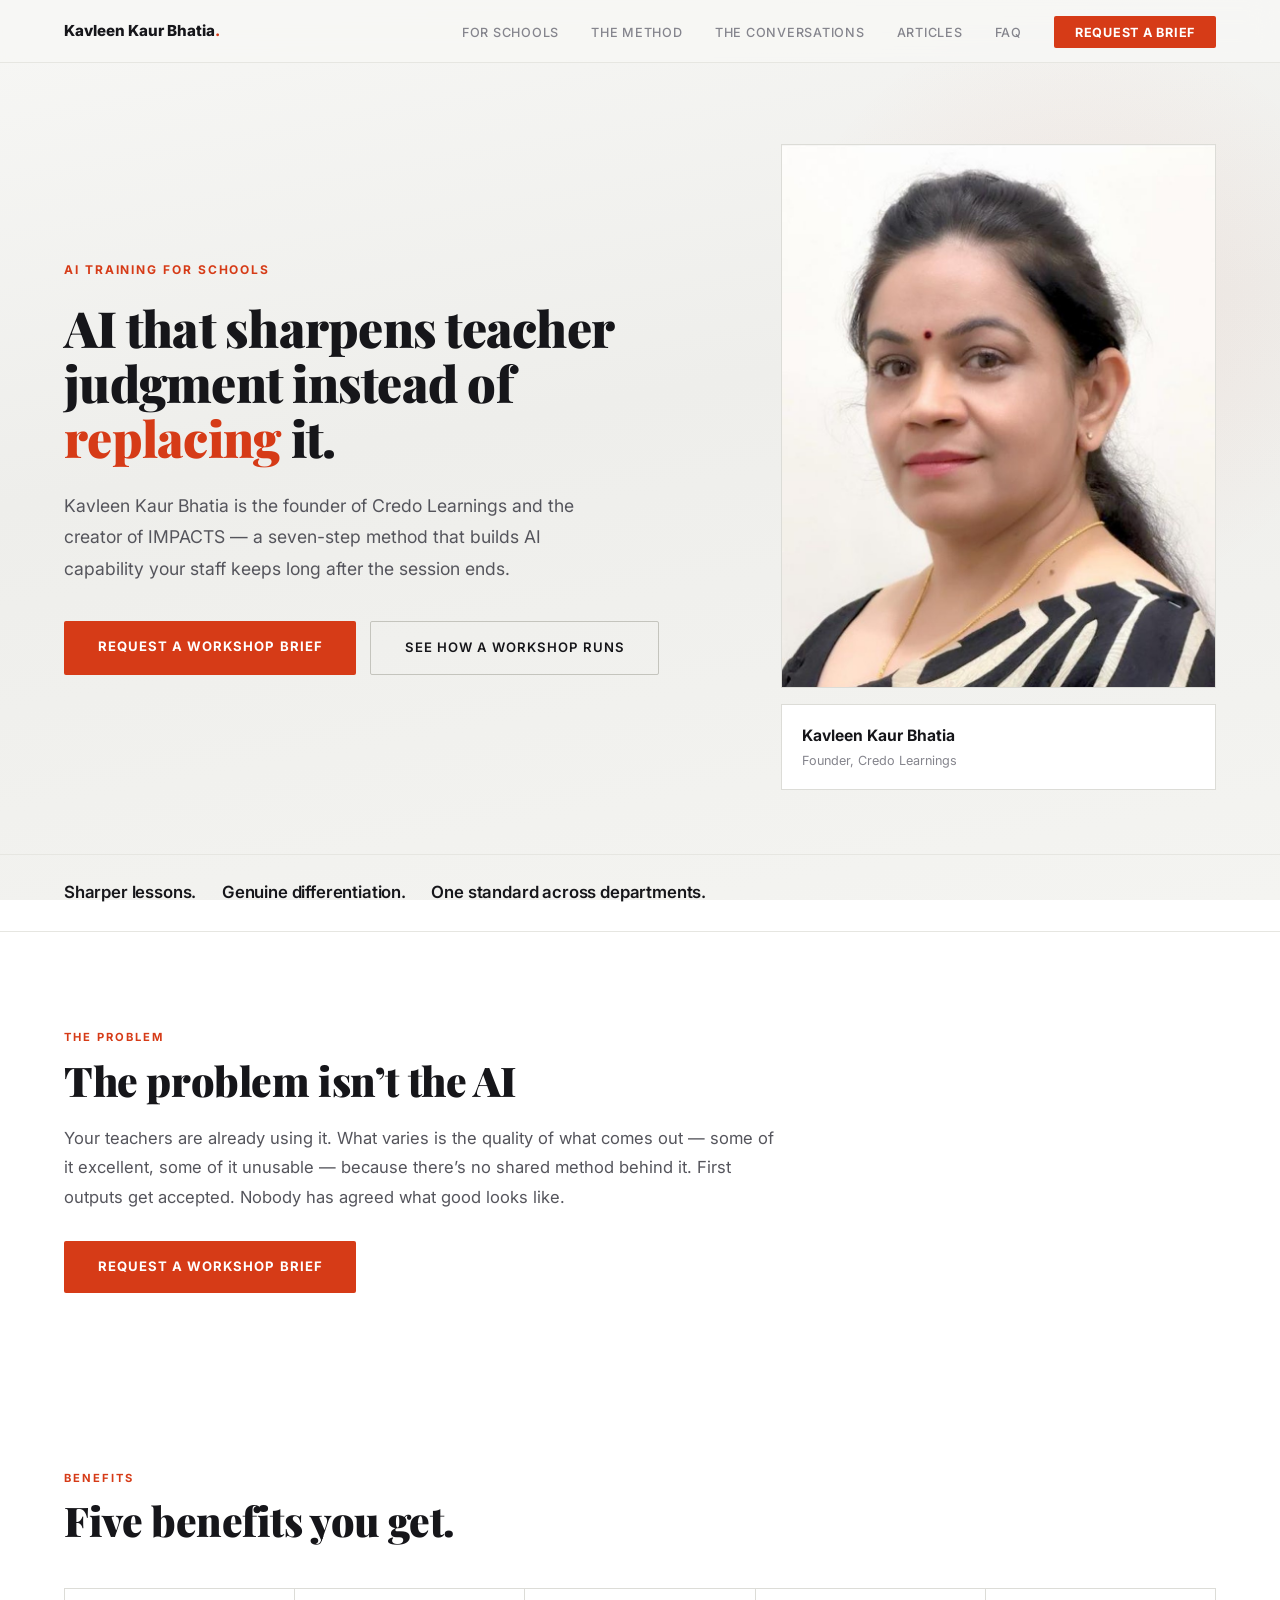
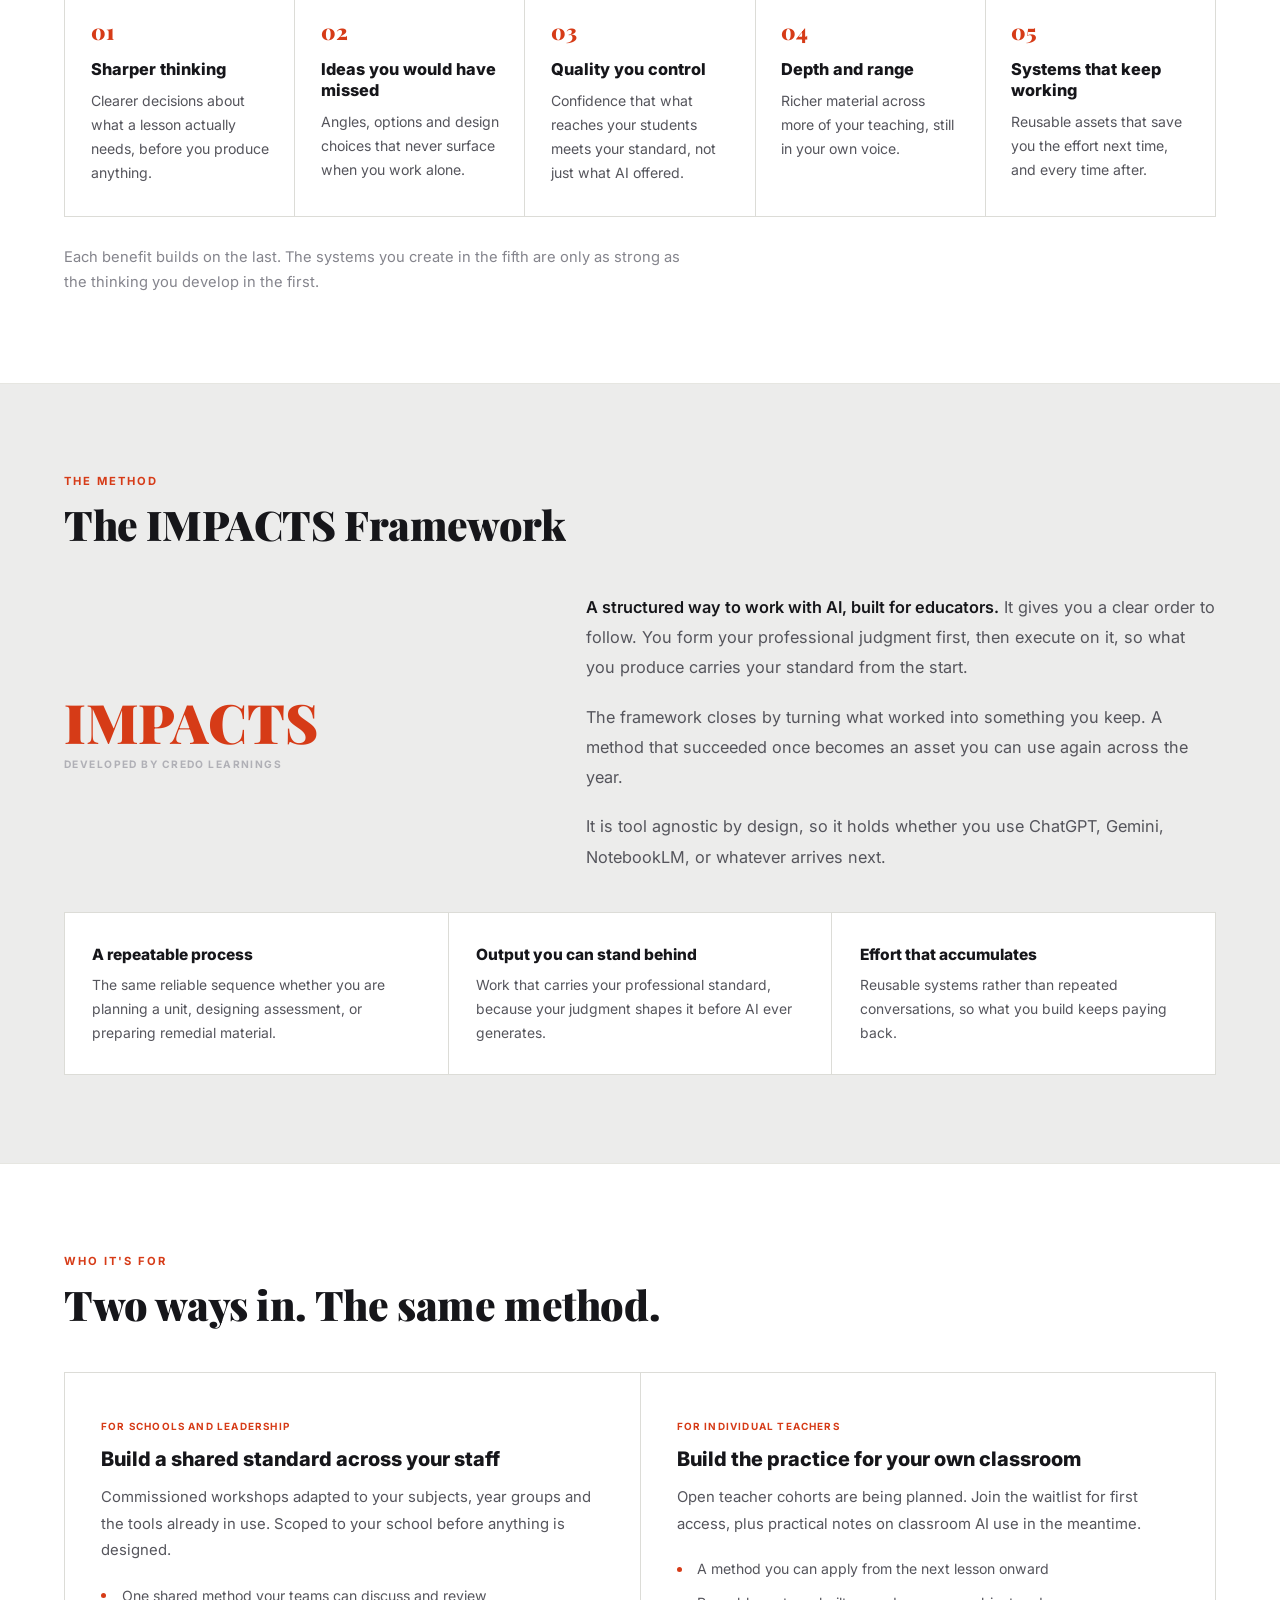
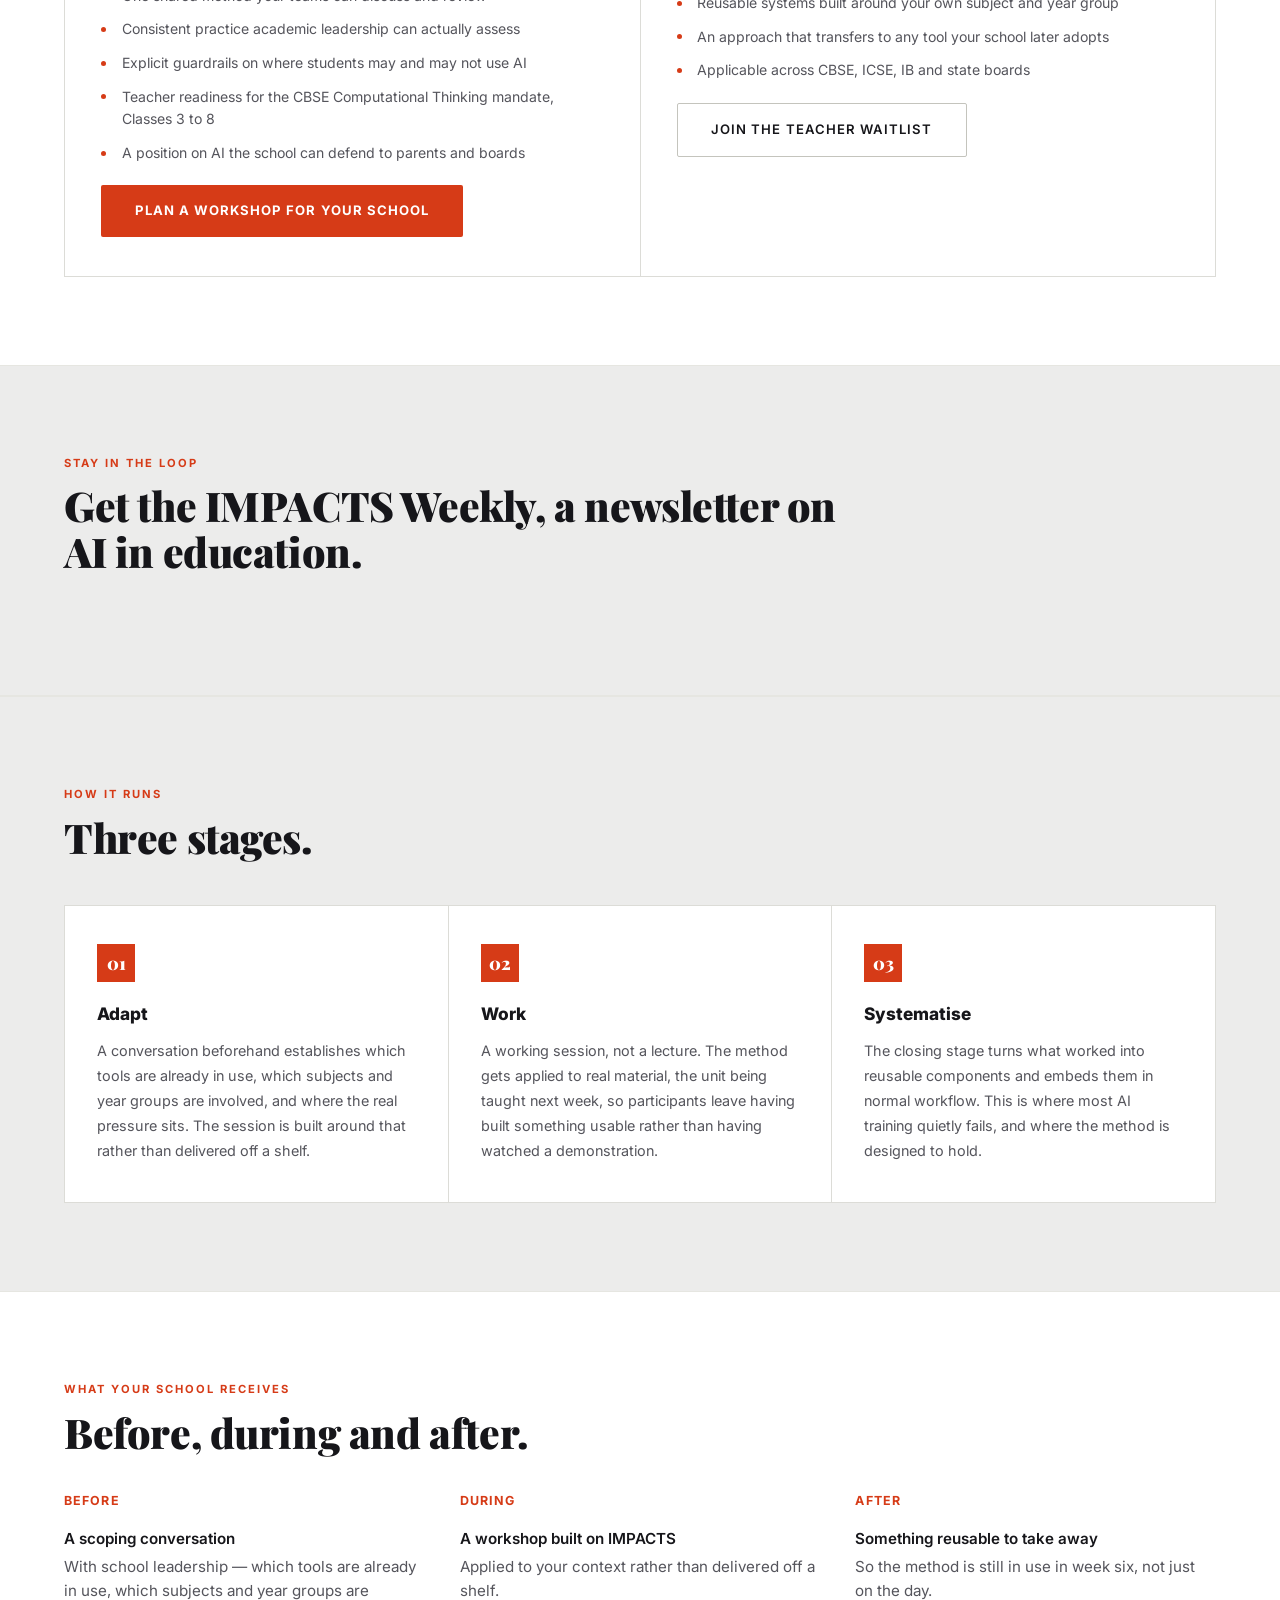
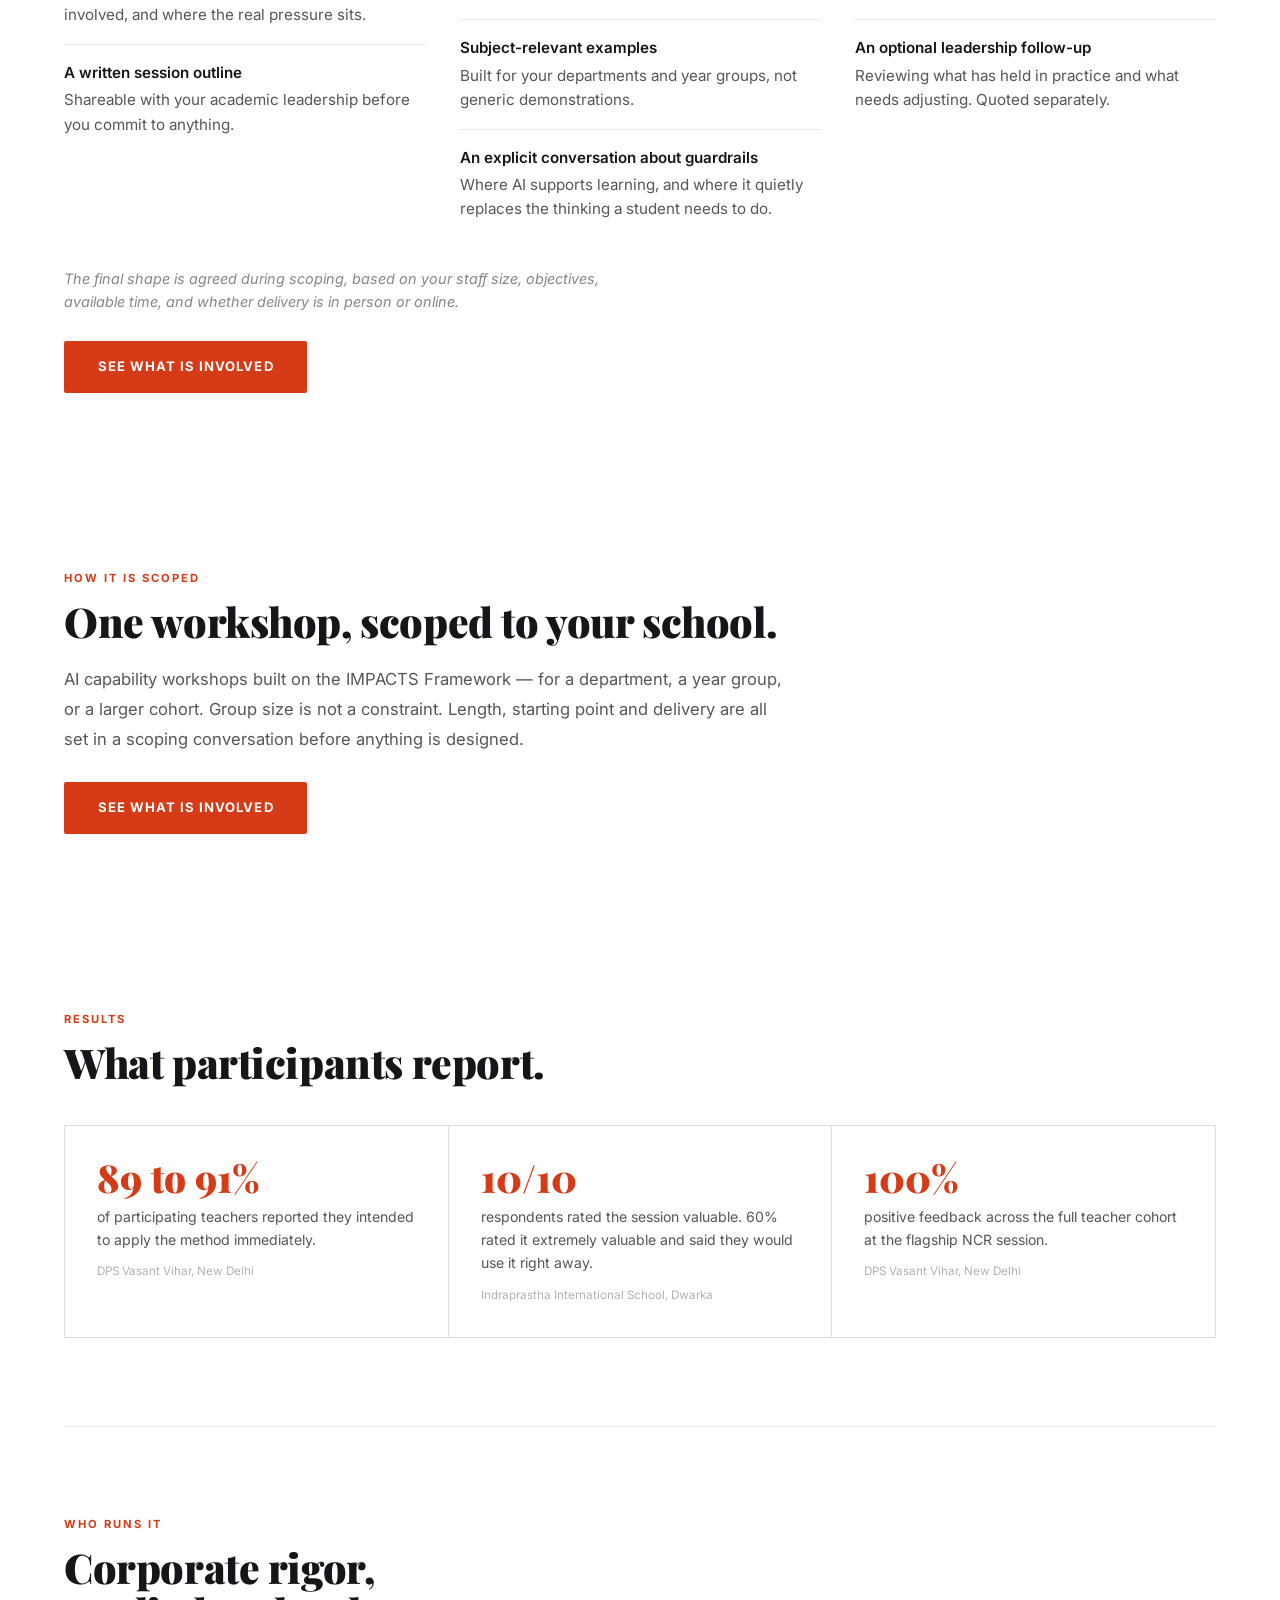
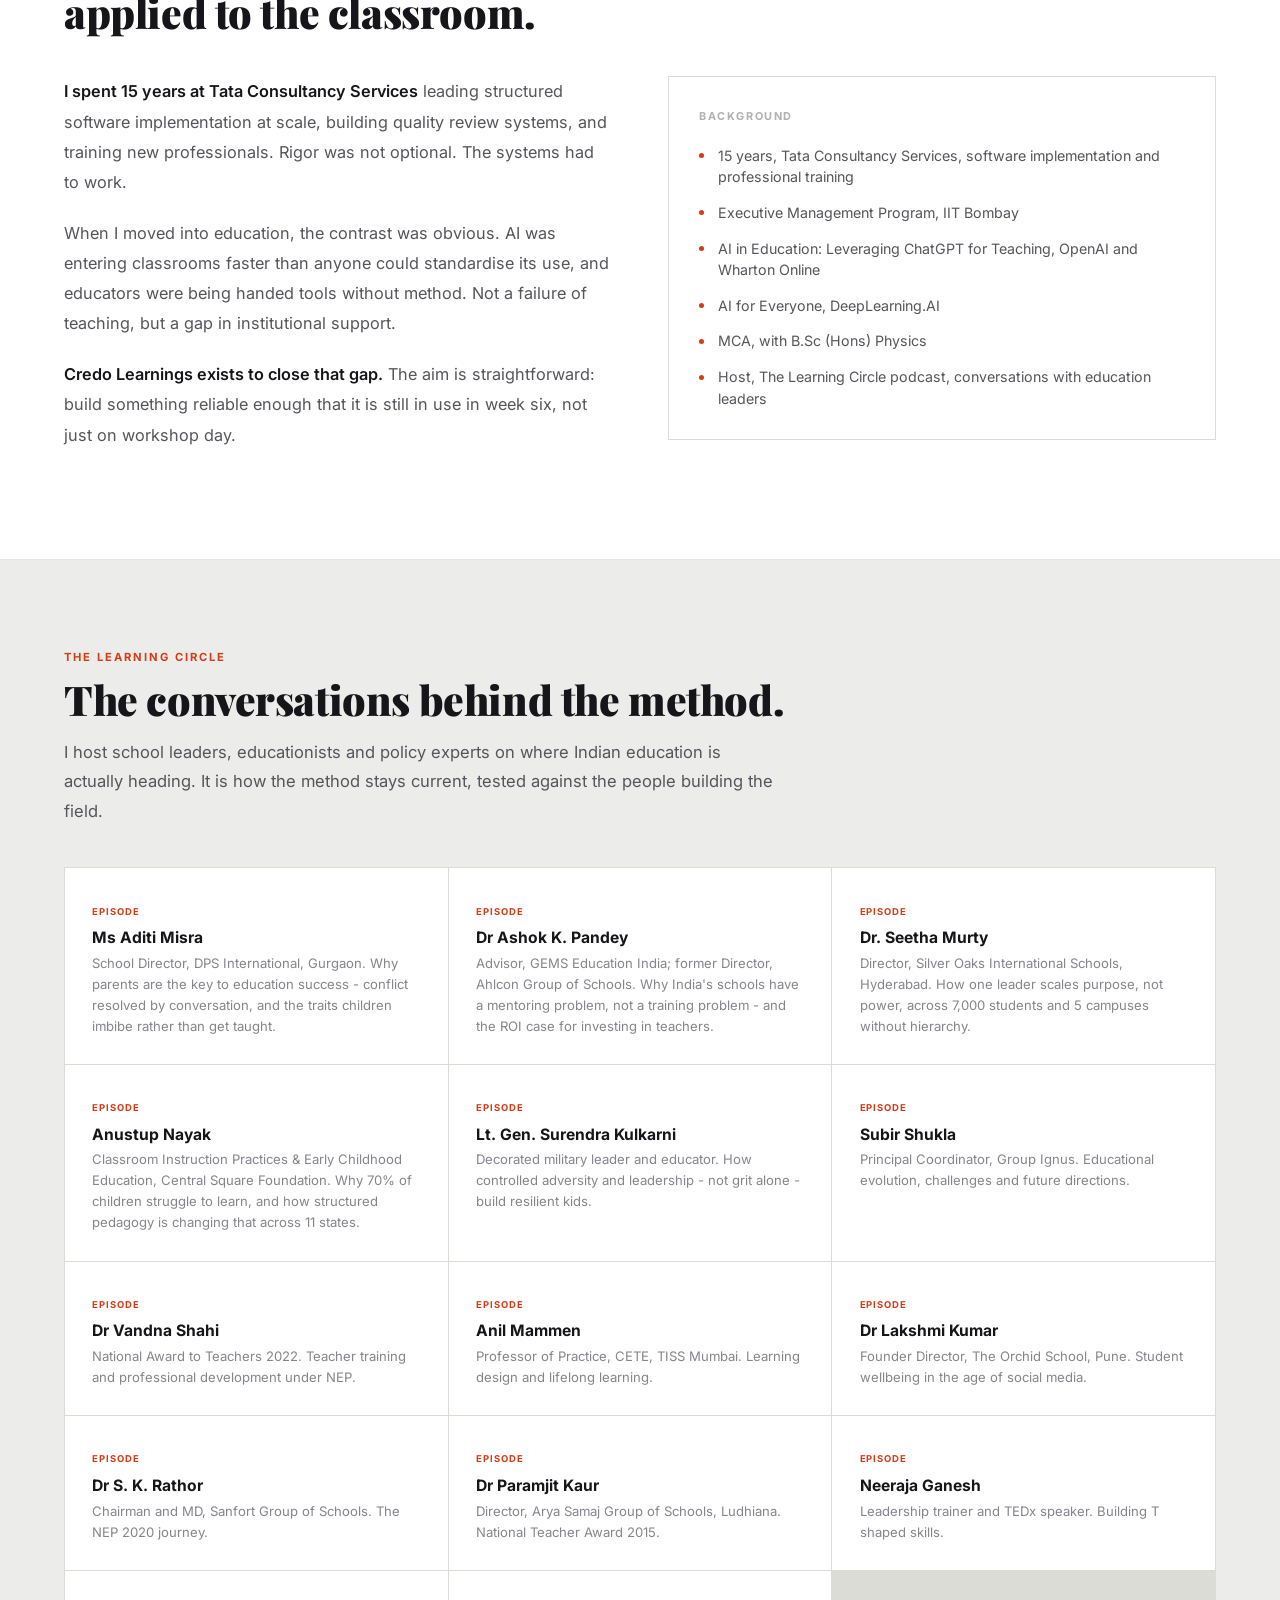
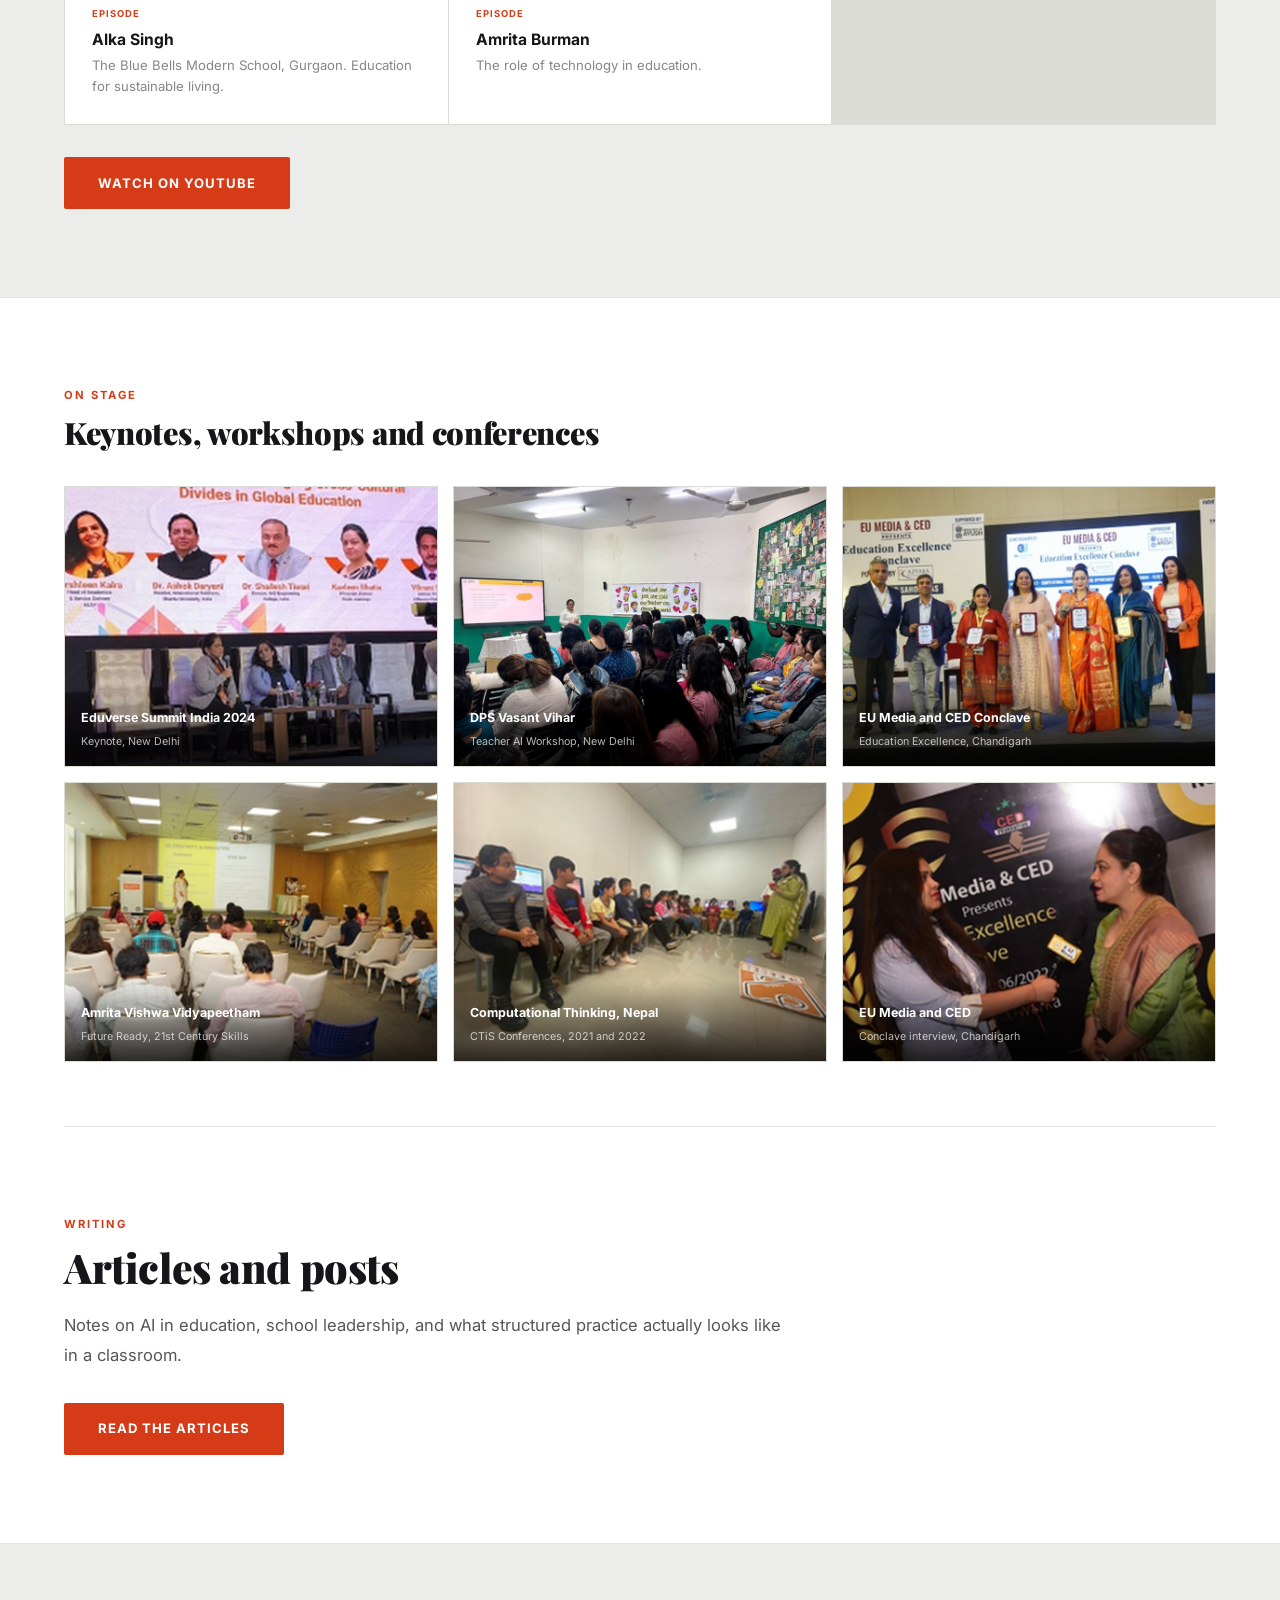
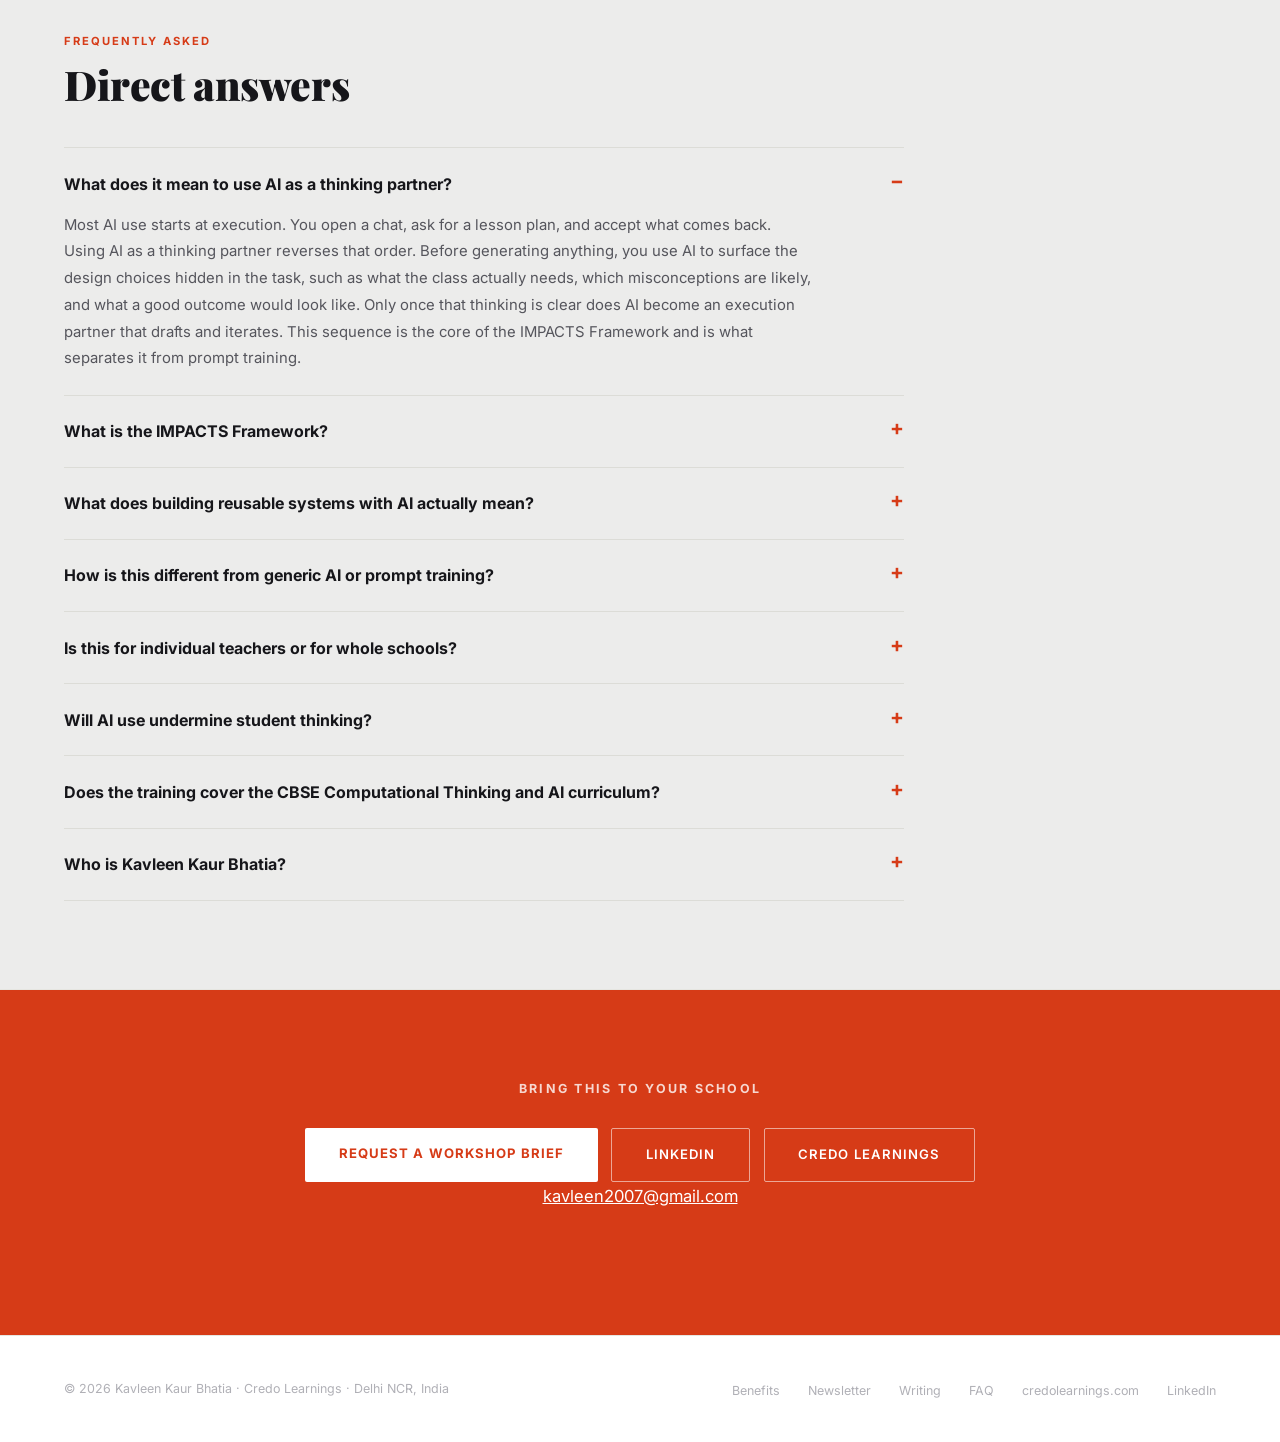
==== index.html @ 55f0da2c "Add files via upload" ====
<!DOCTYPE html>
<html lang="en">
<head>
  <meta charset="UTF-8" />
  <meta name="viewport" content="width=device-width, initial-scale=1.0" />

  <title>AI Training for Educators | Kavleen Kaur Bhatia</title>
  <meta name="description" content="AI capability workshops for schools, built on the IMPACTS Framework. AI that sharpens teacher judgment instead of replacing it." />
  <meta name="keywords" content="AI training for educators, AI training for teachers India, AI workshop for teachers, AI thinking partner teaching, Gen AI teacher training, CBSE AI curriculum training, teacher professional development India, AI literacy educators, IMPACTS Framework, Kavleen Kaur Bhatia, Credo Learnings" />
  <meta name="author" content="Kavleen Kaur Bhatia" />
  <meta name="robots" content="index, follow, max-image-preview:large, max-snippet:-1, max-video-preview:-1" />
  <link rel="canonical" href="https://www.kavleenkaur.com/" />
  <meta name="google-site-verification" content="YdwKKZgvLajnd83uC8yLfZlSxXqru-glSnwyTMI4Kus" />
  <meta name="msvalidate.01" content="4CED3BA0854060A77422A47A7852495F" />

  <meta property="og:type" content="profile" />
  <meta property="og:url" content="https://www.kavleenkaur.com/" />
  <meta property="og:title" content="AI Training for Educators | Kavleen Kaur Bhatia" />
  <meta property="og:description" content="AI training that goes beyond prompts. Use AI systematically, as a thinking partner before an execution partner." />
  <meta property="og:image" content="https://www.kavleenkaur.com/og-image.jpg" />
  <meta property="og:image:width" content="1200" />
  <meta property="og:image:height" content="630" />
  <meta property="og:locale" content="en_IN" />
  <meta property="profile:first_name" content="Kavleen" />
  <meta property="profile:last_name" content="Bhatia" />

  <meta name="twitter:card" content="summary_large_image" />
  <meta name="twitter:title" content="AI Training for Educators | Kavleen Kaur Bhatia" />
  <meta name="twitter:description" content="AI training that goes beyond prompts. Use AI systematically, as a thinking partner before an execution partner." />
  <meta name="twitter:image" content="https://www.kavleenkaur.com/og-image.jpg" />

  <meta name="geo.region" content="IN-DL" />
  <meta name="geo.placename" content="Delhi NCR, India" />

  <script type="application/ld+json">
  {
    "@context": "https://schema.org",
    "@graph": [
      {
        "@type": "Person",
        "@id": "https://www.kavleenkaur.com/#person",
        "name": "Kavleen Kaur Bhatia",
        "alternateName": "Maverick",
        "url": "https://www.kavleenkaur.com/",
        "image": "https://www.kavleenkaur.com/kavleen-kaur-bhatia.jpg",
        "jobTitle": "AI Trainer for Educators",
        "description": "Kavleen Kaur Bhatia trains educators in India to use Generative AI systematically, as a thinking partner before an execution partner. She founded Credo Learnings after 15 years at Tata Consultancy Services, and hosts The Learning Circle podcast on India's education transformation.",
        "knowsAbout": [
          "Generative AI in Education",
          "AI Training for Educators",
          "AI as a Thinking Partner",
          "Teacher Professional Development",
          "Computational Thinking",
          "K-12 Education in India",
          "CBSE Curriculum",
          "NEP 2020",
          "IMPACTS Framework",
          "21st Century Skills",
          "AI Literacy"
        ],
        "knowsLanguage": ["en", "hi"],
        "nationality": {"@type": "Country", "name": "India"},
        "sameAs": [
          "https://www.linkedin.com/in/kavleen-kaur-bhatia/",
          "https://www.youtube.com/@The_LearningCircle",
          "https://credolearnings.com/"
        ],
        "worksFor": {"@id": "https://www.kavleenkaur.com/#organization"},
        "founder": {"@id": "https://www.kavleenkaur.com/#organization"},
        "alumniOf": [
          {"@type": "EducationalOrganization", "name": "Indian Institute of Technology Bombay", "sameAs": "https://www.iitb.ac.in/"},
          {"@type": "EducationalOrganization", "name": "The Wharton School, University of Pennsylvania", "sameAs": "https://www.wharton.upenn.edu/"}
        ],
        "hasCredential": [
          {"@type": "EducationalOccupationalCredential", "name": "Master of Computer Applications (MCA)", "credentialCategory": "degree"},
          {"@type": "EducationalOccupationalCredential", "name": "Bachelor of Science (Honours) Physics", "credentialCategory": "degree"},
          {"@type": "EducationalOccupationalCredential", "name": "Executive Management Program, IIT Bombay", "credentialCategory": "certificate"},
          {"@type": "EducationalOccupationalCredential", "name": "AI in Education: Leveraging ChatGPT for Teaching, OpenAI and Wharton Online", "credentialCategory": "certificate"},
          {"@type": "EducationalOccupationalCredential", "name": "AI for Everyone, DeepLearning.AI", "credentialCategory": "certificate"}
        ],
        "address": {"@type": "PostalAddress", "addressRegion": "Delhi NCR", "addressCountry": "IN"},
        "email": "kavleen2007@gmail.com"
      },
      {
        "@type": ["Organization", "EducationalOrganization"],
        "@id": "https://www.kavleenkaur.com/#organization",
        "name": "Credo Learnings",
        "url": "https://credolearnings.com/",
        "description": "Credo Learnings delivers structured AI and Computational Thinking training for educators and students in India, focused on systematic professional practice rather than tool familiarity.",
        "founder": {"@id": "https://www.kavleenkaur.com/#person"},
        "areaServed": {"@type": "Country", "name": "India"},
        "email": "kavleen2007@gmail.com",
        "address": {"@type": "PostalAddress", "addressRegion": "Delhi NCR", "addressCountry": "IN"}
      },
      {
        "@type": "Service",
        "@id": "https://www.kavleenkaur.com/#workshop",
        "name": "AI Coaching for Educators",
        "serviceType": "Professional Development in Artificial Intelligence for Education",
        "description": "A structured workshop that teaches educators to use Generative AI systematically. Participants learn to work with AI as a thinking partner before an execution partner, mine information they did not know to ask for, sharpen professional judgment against AI output, and build reusable systems rather than starting from a blank chat each time. Built on the IMPACTS Framework developed by Credo Learnings. Available to individual teachers and to whole schools.",
        "provider": {"@id": "https://www.kavleenkaur.com/#organization"},
        "areaServed": {"@type": "Country", "name": "India"},
        "audience": {
          "@type": "EducationalAudience",
          "educationalRole": "teacher",
          "audienceType": "Individual teachers, school leadership teams, and academic coordinators"
        },
        "availableChannel": [
          {"@type": "ServiceChannel", "name": "In-person workshop"},
          {"@type": "ServiceChannel", "name": "Online workshop"}
        ]
      },
      {
        "@type": "PodcastSeries",
        "@id": "https://www.kavleenkaur.com/#podcast",
        "name": "The Learning Circle",
        "description": "A podcast hosted by Kavleen Kaur Bhatia featuring conversations with school leaders, educationists, policy experts and EdTech practitioners on the transformation of K-12 education in India. Guests have included Subir Shukla of Group Ignus, Dr Vandna Shahi, Anil Mammen of CETE TISS Mumbai, and Dr Lakshmi Kumar of The Orchid School Pune.",
        "url": "https://www.youtube.com/@The_LearningCircle",
        "author": {"@id": "https://www.kavleenkaur.com/#person"},
        "inLanguage": "en",
        "genre": ["Education", "Technology", "Leadership"]
      },
      {
        "@type": "WebSite",
        "@id": "https://www.kavleenkaur.com/#website",
        "url": "https://www.kavleenkaur.com/",
        "name": "Kavleen Kaur Bhatia",
        "description": "AI training for educators",
        "publisher": {"@id": "https://www.kavleenkaur.com/#person"},
        "inLanguage": "en-IN"
      },
      {
        "@type": "FAQPage",
        "@id": "https://www.kavleenkaur.com/#faq",
        "mainEntity": [
          {
            "@type": "Question",
            "name": "What does it mean to use AI as a thinking partner?",
            "acceptedAnswer": {
              "@type": "Answer",
              "text": "Most AI use starts at execution. You open a chat, ask for a lesson plan, and accept what comes back. Using AI as a thinking partner reverses that order. Before generating anything, you use AI to surface the design choices hidden in the task, such as what the class actually needs, which misconceptions are likely, and what a good outcome would look like. Only once that thinking is clear does AI become an execution partner that drafts and iterates. This sequence is the core of the IMPACTS Framework and is what separates it from prompt training."
            }
          },
          {
            "@type": "Question",
            "name": "What is the IMPACTS Framework?",
            "acceptedAnswer": {
              "@type": "Answer",
              "text": "The IMPACTS Framework is a structured methodology developed by Credo Learnings for professional AI use in education. It gives educators a repeatable way to work with AI that starts with thinking rather than prompting, holds their professional standard through execution, and ends with reusable systems instead of one off conversations. It is tool agnostic by design, so it remains valid as AI tools change."
            }
          },
          {
            "@type": "Question",
            "name": "What does building reusable systems with AI actually mean?",
            "acceptedAnswer": {
              "@type": "Answer",
              "text": "It means moving beyond one off conversations. Instead of starting from a blank chat each time, you turn a working approach into a reusable component such as a configured assistant tuned to your subject and assessment style, a differentiation workflow matched to your class profile, or a review process that can be applied to any unit. You build the asset once and use it across the year. This is where most AI training stops short."
            }
          },
          {
            "@type": "Question",
            "name": "How is this different from generic AI or prompt training?",
            "acceptedAnswer": {
              "@type": "Answer",
              "text": "Prompt training teaches what to type. It stops working when the tool changes or the task differs from the example. This training gives you a system for working with AI, built on the IMPACTS Framework from Credo Learnings. You learn to establish professional intent before generating anything, draw out information you did not know to ask for, hold output to your own standard, and build reusable systems. Because it is tool agnostic, it holds across ChatGPT, Gemini, NotebookLM, or whatever comes next."
            }
          },
          {
            "@type": "Question",
            "name": "Is this for individual teachers or for whole schools?",
            "acceptedAnswer": {
              "@type": "Answer",
              "text": "Both, though at present new bookings are being taken for whole schools. Individual teachers can join the newsletter to stay in touch. Schools can commission the workshop for full teaching staff, which produces a shared standard across departments, consistent practice academic leadership can review, and an agreed position on student AI use. The underlying method is the same in each case."
            }
          },
          {
            "@type": "Question",
            "name": "Will AI use undermine student thinking?",
            "acceptedAnswer": {
              "@type": "Answer",
              "text": "That risk is real and the workshop addresses it directly. A core part of the training is establishing clear guardrails on where AI supports learning and where it quietly replaces the thinking a student needs to do themselves. Participants leave able to design AI assisted tasks that preserve student agency rather than bypass it."
            }
          },
          {
            "@type": "Question",
            "name": "Does the training cover the CBSE Computational Thinking and AI curriculum?",
            "acceptedAnswer": {
              "@type": "Answer",
              "text": "Yes. Following the CBSE mandate for Computational Thinking and AI curriculum across Classes 3 to 8, teacher readiness training is available so staff can deliver the curriculum with confidence. This covers structured thinking, algorithms, decomposition and pattern recognition as teachable classroom practice."
            }
          },
          {
            "@type": "Question",
            "name": "Who is Kavleen Kaur Bhatia?",
            "acceptedAnswer": {
              "@type": "Answer",
              "text": "Kavleen Kaur Bhatia is an AI trainer for educators and founder of Credo Learnings, based in Delhi NCR, India. She spent 15 years at Tata Consultancy Services leading structured software implementation and professional training before moving into education. She holds an MCA and a B.Sc (Hons) in Physics, with executive education from IIT Bombay and AI certification from OpenAI and Wharton Online. She hosts The Learning Circle podcast on K-12 education transformation in India."
            }
          }
        ]
      }
    ]
  }
  </script>

  <link rel="preconnect" href="https://fonts.googleapis.com" />
  <link rel="preconnect" href="https://fonts.gstatic.com" crossorigin />
  <link href="https://fonts.googleapis.com/css2?family=Inter:wght@300;400;500;600;700;800;900&family=Playfair+Display:wght@700;900&display=swap" rel="stylesheet" />

  <style>
    *, *::before, *::after { box-sizing: border-box; margin: 0; padding: 0; }

    :root {
      --accent: #d63b17;
      --accent-dark: #b32f10;
      --text: #16161a;
      --text-mid: #55555c;
      --text-soft: #85858d;
      --text-faint: #b0b0b6;
      --border: #dcdcd7;
      --border-soft: #e6e6e1;
      --panel: #ffffff;
      --panel-tint: #ececeb;
    }

    html { scroll-behavior: smooth; }

    body {
      font-family: 'Inter', -apple-system, BlinkMacSystemFont, sans-serif;
      background: linear-gradient(170deg, #f7f7f5 0%, #eeeeeb 45%, #f4f4f1 100%);
      background-attachment: fixed;
      color: var(--text);
      line-height: 1.65;
      overflow-x: hidden;
      -webkit-font-smoothing: antialiased;
    }

    a { color: inherit; }

    /* NAV */
    nav {
      position: fixed; top: 0; left: 0; right: 0; z-index: 100;
      display: flex; justify-content: space-between; align-items: center;
      padding: 1.1rem 4rem;
      background: rgba(247,247,245,0.92);
      backdrop-filter: blur(14px);
      border-bottom: 1px solid var(--border-soft);
    }
    .nav-logo { font-weight: 800; font-size: 0.95rem; color: var(--text); text-decoration: none; }
    .nav-logo span { color: var(--accent); }
    .nav-links { display: flex; gap: 2rem; list-style: none; align-items: center; }
    .nav-links a {
      color: var(--text-soft); text-decoration: none; font-size: 0.79rem;
      font-weight: 500; letter-spacing: 0.06em; text-transform: uppercase; transition: color 0.2s;
    }
    .nav-links a:hover { color: var(--text); }
    .nav-toggle {
      display: none; flex-direction: column; justify-content: center; align-items: center; gap: 5px;
      width: 34px; height: 34px; padding: 0; border: 0; background: transparent; cursor: pointer;
      -webkit-tap-highlight-color: transparent;
    }
    .nav-toggle span {
      display: block; width: 22px; height: 2px; background: var(--text); border-radius: 2px;
      transition: transform 0.25s ease, opacity 0.2s ease;
    }
    .nav-toggle.open span:nth-child(1) { transform: translateY(7px) rotate(45deg); }
    .nav-toggle.open span:nth-child(2) { opacity: 0; }
    .nav-toggle.open span:nth-child(3) { transform: translateY(-7px) rotate(-45deg); }
    .receives-grid { display: grid; grid-template-columns: repeat(3, 1fr); gap: 2.2rem; margin-top: 2.2rem; }
    .receives-col h3 { font-size: 0.78rem; letter-spacing: 0.09em; text-transform: uppercase; color: var(--accent); margin: 0 0 1rem; }
    .receives-col ul { list-style: none; padding: 0; margin: 0; }
    .receives-col li { padding: 0 0 1rem; margin: 0 0 1rem; border-bottom: 1px solid var(--border-soft); font-size: 0.95rem; line-height: 1.6; color: var(--text-mid); }
    .receives-col li:last-child { border-bottom: 0; margin-bottom: 0; }
    .receives-col li b { display: block; color: var(--text); font-weight: 600; margin-bottom: 0.2rem; }
    .receives-note { margin-top: 1.8rem; font-size: 0.9rem; color: var(--text-soft); font-style: italic; max-width: 62ch; }
    @media (max-width: 860px) { .receives-grid { grid-template-columns: 1fr; gap: 1.7rem; } }
    .gains-band { border-top: 1px solid var(--border-soft); border-bottom: 1px solid var(--border-soft); padding-top: 1.5rem; padding-bottom: 1.5rem; margin: 0 0 0.5rem; }
    .gains-band p { margin: 0; font-size: 1.05rem; font-weight: 600; color: var(--text); letter-spacing: -0.01em; display: flex; flex-wrap: wrap; gap: 0 1.6rem; }
    .gains-band span { white-space: nowrap; }
    @media (max-width: 760px) { .gains-band p { flex-direction: column; gap: 0.45rem; font-size: 0.98rem; } }
    .nav-cta {
      background: var(--accent); color: #fff !important;
      padding: 0.55rem 1.3rem; border-radius: 2px; font-weight: 700 !important;
    }
    .nav-cta:hover { background: var(--accent-dark); }

    /* HERO */
    .hero {
      display: grid; grid-template-columns: 1.2fr 0.8fr;
      align-items: center; padding: 9rem 4rem 4rem; gap: 4rem; position: relative;
    }
    .hero::before {
      content: ''; position: absolute; top: 0; right: -8%;
      width: 620px; height: 620px; border-radius: 50%;
      background: radial-gradient(circle, rgba(214,59,23,0.07) 0%, transparent 68%);
      pointer-events: none; z-index: 0;
    }
    .hero > * { position: relative; z-index: 1; }

    .hero-eyebrow {
      font-size: 0.75rem; font-weight: 700; letter-spacing: 0.16em;
      text-transform: uppercase; color: var(--accent); margin-bottom: 1.35rem;
    }
    .hero h1 {
      font-family: 'Playfair Display', Georgia, serif;
      font-size: clamp(2.3rem, 3.9vw, 3.6rem);
      font-weight: 900; line-height: 1.1; letter-spacing: -0.015em; margin-bottom: 1.5rem;
    }
    .hero h1 em { font-style: normal; color: var(--accent); }
    .hero-sub {
      font-size: 1.1rem; color: var(--text-mid); max-width: 560px;
      line-height: 1.8; margin-bottom: 2.25rem;
    }
    .hero-btns { display: flex; gap: 0.85rem; flex-wrap: wrap; }

    .btn-primary {
      display: inline-block; background: var(--accent); color: #fff;
      padding: 0.95rem 2.1rem; font-size: 0.82rem; font-weight: 700;
      letter-spacing: 0.08em; text-transform: uppercase; text-decoration: none;
      border-radius: 2px; transition: background 0.2s, transform 0.15s;
    }
    .btn-primary:hover { background: var(--accent-dark); transform: translateY(-1px); }

    .btn-secondary {
      display: inline-block; border: 1px solid #c4c4bd; color: var(--text);
      padding: 0.95rem 2.1rem; font-size: 0.82rem; font-weight: 600;
      letter-spacing: 0.08em; text-transform: uppercase; text-decoration: none;
      border-radius: 2px; transition: border-color 0.2s, transform 0.15s;
    }
    .btn-secondary:hover { border-color: var(--text); transform: translateY(-1px); }

    .hero-portrait { display: flex; flex-direction: column; gap: 1rem; }
    .portrait-box {
      width: 100%; aspect-ratio: 4/5;
      border: 1px solid var(--border); overflow: hidden;
      background: #e9e9e4;
    }
    .portrait-box img { width: 100%; height: 100%; object-fit: cover; display: block; }
    .portrait-card { background: var(--panel); border: 1px solid var(--border); padding: 1.1rem 1.25rem; }
    .portrait-card h2 { font-size: 0.98rem; font-weight: 700; margin-bottom: 0.15rem; }
    .portrait-card p { font-size: 0.79rem; color: var(--text-soft); }

    /* SECTIONS */
    section { padding: 5.5rem 4rem; }
    .section-eyebrow {
      font-size: 0.7rem; font-weight: 700; letter-spacing: 0.18em;
      text-transform: uppercase; color: var(--accent); margin-bottom: 0.7rem;
    }
    .section-title {
      font-family: 'Playfair Display', Georgia, serif;
      font-size: clamp(1.9rem, 3.2vw, 2.85rem);
      font-weight: 900; line-height: 1.12; letter-spacing: -0.01em;
      margin-bottom: 1.25rem; max-width: 820px;
    }
    .section-intro { font-size: 1.04rem; color: var(--text-mid); max-width: 720px; line-height: 1.8; }
    .divider { height: 1px; background: var(--border-soft); margin: 0 4rem; }
    .panel-section {
      background: var(--panel-tint);
      border-top: 1px solid var(--border-soft);
      border-bottom: 1px solid var(--border-soft);
    }

    /* SHIFTS */
    .shifts {
      display: grid; grid-template-columns: repeat(5, 1fr);
      gap: 1px; background: var(--border);
      border: 1px solid var(--border); margin-top: 2.75rem;
    }
    .shift { background: var(--panel); padding: 2rem 1.6rem; }
    .shift-num {
      font-family: 'Playfair Display', serif; font-size: 1.35rem;
      font-weight: 900; color: var(--accent); line-height: 1; margin-bottom: 1rem;
    }
    .shift h3 { font-size: 1.02rem; font-weight: 800; line-height: 1.3; margin-bottom: 0.55rem; }
    .shift p { font-size: 0.88rem; color: var(--text-mid); line-height: 1.7; }

    .shift-note {
      margin-top: 1.75rem; font-size: 0.92rem; color: var(--text-soft);
      max-width: 640px; line-height: 1.7;
    }

    /* METHOD */
    .method-grid {
      display: grid; grid-template-columns: 0.85fr 1.15fr;
      gap: 3.5rem; align-items: center; margin-top: 2.75rem;
    }
    .method-mark {
      font-family: 'Playfair Display', serif; font-size: 3.4rem; font-weight: 900;
      color: var(--accent); line-height: 1;
    }
    .method-mark small {
      display: block; font-family: 'Inter', sans-serif; font-size: 0.64rem;
      font-weight: 700; letter-spacing: 0.14em; text-transform: uppercase;
      color: var(--text-faint); margin-top: 0.6rem;
    }
    .method-body p { font-size: 1.02rem; color: var(--text-mid); line-height: 1.85; margin-bottom: 1.2rem; }
    .method-body p:last-child { margin-bottom: 0; }
    .method-body p strong { color: var(--text); font-weight: 600; }

    .method-gains {
      display: grid; grid-template-columns: repeat(3, 1fr);
      gap: 1px; background: var(--border);
      border: 1px solid var(--border); margin-top: 2.5rem;
    }
    .gain { background: var(--panel); padding: 1.8rem 1.7rem; }
    .gain h3 { font-size: 0.97rem; font-weight: 800; margin-bottom: 0.45rem; }
    .gain p { font-size: 0.87rem; color: var(--text-mid); line-height: 1.7; }

    /* AUDIENCE */
    .aud-grid { display: grid; grid-template-columns: 1fr 1fr; gap: 1px; background: var(--border); border: 1px solid var(--border); margin-top: 2.75rem; }
    .aud-card { background: var(--panel); padding: 2.4rem 2.25rem; }
    .aud-tag {
      display: inline-block; font-size: 0.62rem; font-weight: 700;
      letter-spacing: 0.12em; text-transform: uppercase; color: var(--accent); margin-bottom: 0.75rem;
    }
    .aud-card h3 { font-size: 1.25rem; font-weight: 800; margin-bottom: 0.75rem; line-height: 1.3; }
    .aud-card > p { font-size: 0.93rem; color: var(--text-mid); line-height: 1.78; margin-bottom: 1.3rem; }
    .aud-list { list-style: none; display: flex; flex-direction: column; gap: 0.7rem; }
    .aud-list li {
      font-size: 0.88rem; color: var(--text-mid); padding-left: 1.3rem;
      position: relative; line-height: 1.6;
    }
    .aud-list li::before {
      content: ''; position: absolute; left: 0; top: 0.62em;
      width: 5px; height: 5px; background: var(--accent); border-radius: 50%;
    }

    /* JOURNEY */
    .journey-grid {
      display: grid; grid-template-columns: repeat(3, 1fr);
      gap: 1px; background: var(--border); border: 1px solid var(--border); margin-top: 2.75rem;
    }
    .journey-step { background: var(--panel); padding: 2.4rem 2rem; }
    .journey-num {
      display: inline-flex; align-items: center; justify-content: center;
      width: 38px; height: 38px; background: var(--accent); color: #fff;
      font-family: 'Playfair Display', serif; font-size: 1.1rem; font-weight: 900; margin-bottom: 1.1rem;
    }
    .journey-step h3 { font-size: 1.08rem; font-weight: 800; margin-bottom: 0.6rem; }
    .journey-step p { font-size: 0.9rem; color: var(--text-mid); line-height: 1.75; }

    /* PROOF */
    .proof-grid {
      display: grid; grid-template-columns: repeat(3, 1fr);
      gap: 1px; background: var(--border); border: 1px solid var(--border); margin-top: 2.5rem;
    }
    .proof-item { background: var(--panel); padding: 2rem; }
    .proof-num {
      font-family: 'Playfair Display', serif; font-size: 2.4rem; font-weight: 900;
      color: var(--accent); line-height: 1; margin-bottom: 0.5rem;
    }
    .proof-text { font-size: 0.88rem; color: var(--text-mid); line-height: 1.65; }
    .proof-src { display: block; margin-top: 0.7rem; font-size: 0.73rem; color: var(--text-faint); }

    /* ABOUT */
    .about-grid { display: grid; grid-template-columns: 1fr 1fr; gap: 3.5rem; align-items: start; margin-top: 2.5rem; }
    .about-text p { font-size: 1.02rem; color: var(--text-mid); line-height: 1.85; margin-bottom: 1.3rem; }
    .about-text p strong { color: var(--text); font-weight: 600; }
    .creds-list { background: var(--panel); border: 1px solid var(--border); padding: 1.9rem; }
    .creds-list h3 {
      font-size: 0.68rem; font-weight: 700; letter-spacing: 0.14em;
      text-transform: uppercase; color: var(--text-faint); margin-bottom: 1.2rem;
    }
    .creds-list ul { list-style: none; display: flex; flex-direction: column; gap: 0.9rem; }
    .creds-list li {
      font-size: 0.89rem; color: var(--text-mid); padding-left: 1.15rem;
      position: relative; line-height: 1.5;
    }
    .creds-list li::before {
      content: ''; position: absolute; left: 0; top: 0.6em;
      width: 5px; height: 5px; background: var(--accent); border-radius: 50%;
    }

    /* PODCAST */
    .podcast-head { margin-bottom: 2.5rem; }
    .podcast-meta { display: flex; gap: 2.5rem; padding-bottom: 0.4rem; }
    .podcast-meta div span:first-child {
      display: block; font-family: 'Playfair Display', serif;
      font-size: 1.7rem; font-weight: 900; color: var(--accent); line-height: 1;
    }
    .podcast-meta div span:last-child {
      font-size: 0.7rem; letter-spacing: 0.1em; text-transform: uppercase; color: var(--text-soft);
    }
    .guest-grid { display: grid; grid-template-columns: repeat(3, 1fr); gap: 1px; background: var(--border); border: 1px solid var(--border); }
    .guest-card {
      background: var(--panel); padding: 1.7rem;
      text-decoration: none; display: block; transition: background 0.2s;
    }
    .guest-card:hover { background: #fcfcfa; }
    .guest-card:hover h3 { color: var(--accent); }
    .guest-card h3 { font-size: 0.98rem; font-weight: 700; margin-bottom: 0.28rem; line-height: 1.3; transition: color 0.2s; }
    .guest-card p { font-size: 0.82rem; color: var(--text-soft); line-height: 1.6; }
    .guest-status {
      display: inline-block; font-size: 0.59rem; font-weight: 700;
      letter-spacing: 0.1em; text-transform: uppercase; color: var(--text-faint); margin-bottom: 0.55rem;
    }
    .guest-status.aired { color: var(--accent); }

    /* SPEAKING */
    .speaking-grid { display: grid; grid-template-columns: repeat(3, 1fr); gap: 0.9rem; margin-top: 2.25rem; }
    .speak-tile {
      position: relative; aspect-ratio: 4/3; background: #e4e4df;
      border: 1px solid var(--border); overflow: hidden; display: flex; align-items: flex-end;
    }
    .speak-tile img { position: absolute; inset: 0; width: 100%; height: 100%; object-fit: cover; }
    .speak-empty {
      position: absolute; inset: 0; display: flex; align-items: center; justify-content: center;
      color: var(--text-faint); font-size: 0.68rem; letter-spacing: 0.1em; text-transform: uppercase;
    }
    .speak-caption {
      position: relative; z-index: 1; width: 100%;
      background: linear-gradient(transparent, rgba(0,0,0,0.78)); padding: 1.5rem 1rem 0.85rem;
    }
    .speak-caption strong { display: block; font-size: 0.78rem; font-weight: 700; color: #fff; line-height: 1.3; }
    .speak-caption span { font-size: 0.67rem; color: rgba(255,255,255,0.72); }

    /* WRITING */
    .writing-grid { display: grid; grid-template-columns: repeat(3, 1fr); gap: 1px; background: var(--border); border: 1px solid var(--border); margin-top: 2.5rem; }
    .write-slot {
      background: #fbfbf9; border: 1.5px dashed #d4d4cd; padding: 2.6rem 1.75rem;
      text-align: center; display: flex; flex-direction: column; align-items: center; gap: 0.6rem;
    }
    .write-slot span { font-size: 1.3rem; color: var(--text-faint); }
    .write-slot p { font-size: 0.8rem; color: var(--text-faint); line-height: 1.55; }

    /* FAQ */
    .faq-list { margin-top: 2.5rem; max-width: 840px; }
    .faq-list details { border-top: 1px solid var(--border); padding: 1.4rem 0; }
    .faq-list details:last-child { border-bottom: 1px solid var(--border); }
    .faq-list summary {
      font-size: 1rem; font-weight: 700; color: var(--text); cursor: pointer;
      list-style: none; display: flex; justify-content: space-between; align-items: flex-start; gap: 1.5rem;
    }
    .faq-list summary::-webkit-details-marker { display: none; }
    .faq-list summary::after { content: '+'; color: var(--accent); font-size: 1.3rem; line-height: 1; flex-shrink: 0; }
    .faq-list details[open] summary::after { content: '\2212'; }
    .faq-list details p { margin-top: 0.9rem; font-size: 0.93rem; color: var(--text-mid); line-height: 1.8; max-width: 750px; }

    /* CONTACT */
    .contact { background: var(--accent); padding: 5.5rem 4rem; text-align: center; }
    .contact .section-eyebrow { color: rgba(255,255,255,0.8); font-size: 0.78rem; margin-bottom: 1.75rem; }
    .contact .section-title { color: #fff; max-width: 780px; margin: 0 auto 1.25rem; }
    .contact > p {
      font-size: 1.04rem; color: rgba(255,255,255,0.85);
      max-width: 580px; margin: 0 auto 2.25rem; line-height: 1.75;
    }
    .contact-links { display: flex; gap: 0.85rem; justify-content: center; flex-wrap: wrap; }
    .btn-white {
      display: inline-block; background: #fff; color: var(--accent);
      padding: 0.95rem 2.1rem; font-size: 0.82rem; font-weight: 700;
      letter-spacing: 0.08em; text-transform: uppercase; text-decoration: none;
      border-radius: 2px; transition: opacity 0.2s;
    }
    .btn-white:hover { opacity: 0.92; }
    .btn-ghost {
      display: inline-block; border: 1.5px solid rgba(255,255,255,0.55); color: #fff;
      padding: 0.95rem 2.1rem; font-size: 0.82rem; font-weight: 600;
      letter-spacing: 0.08em; text-transform: uppercase; text-decoration: none;
      border-radius: 2px; transition: border-color 0.2s;
    }
    .btn-ghost:hover { border-color: #fff; }
    .contact-direct { margin-top: 2.25rem; font-size: 0.85rem; color: rgba(255,255,255,0.8); }
    .contact-direct a { color: #fff; }

    /* FOOTER */
    footer {
      padding: 2.5rem 4rem; border-top: 1px solid var(--border-soft);
      display: flex; justify-content: space-between; align-items: center; gap: 2rem; flex-wrap: wrap;
    }
    footer p { font-size: 0.78rem; color: var(--text-faint); }
    .footer-links { display: flex; gap: 1.75rem; list-style: none; flex-wrap: wrap; }
    .footer-links a { font-size: 0.78rem; color: var(--text-faint); text-decoration: none; transition: color 0.2s; }
    .footer-links a:hover { color: var(--text-mid); }

    /* RESPONSIVE */
    @media (max-width: 1100px) {
      .shifts { grid-template-columns: repeat(3, 1fr); }
    }
    @media (max-width: 1000px) {
      .journey-grid, .proof-grid, .method-gains { grid-template-columns: 1fr; }
      .guest-grid, .speaking-grid, .writing-grid { grid-template-columns: repeat(2, 1fr); }
      .about-grid, .method-grid { grid-template-columns: 1fr; gap: 2rem; }
      .aud-grid { grid-template-columns: 1fr; }
    }
    @media (max-width: 760px) {
      nav { padding: 0.9rem 1.5rem; }
      .nav-toggle { display: flex; }
      .nav-links {
        display: none; position: absolute; top: 100%; left: 0; right: 0;
        flex-direction: column; align-items: stretch; gap: 0;
        background: #f7f7f5; border-bottom: 1px solid var(--border-soft);
        padding: 0.25rem 1.5rem 1rem; box-shadow: 0 12px 24px -12px rgba(0,0,0,0.16);
      }
      .nav-links.open { display: flex; }
      .nav-links a { display: block; padding: 0.85rem 0; border-bottom: 1px solid var(--border-soft); }
      section { padding: 3.5rem 1.5rem; }
      .hero { grid-template-columns: 1fr; padding: 6.5rem 1.5rem 2.5rem; gap: 2.25rem; }
      .hero-portrait { max-width: 300px; }
      .shifts { grid-template-columns: 1fr; }
      .guest-grid, .speaking-grid, .writing-grid { grid-template-columns: 1fr; }
      .divider { margin: 0 1.5rem; }
      .contact { padding: 3.5rem 1.5rem; }
      footer { flex-direction: column; text-align: center; gap: 1.25rem; }
    }
  </style>
</head>
<body>

  <nav aria-label="Main navigation">
    <a class="nav-logo" href="#top">Kavleen Kaur Bhatia<span>.</span></a>
    <button class="nav-toggle" id="navToggle" type="button" aria-label="Open menu" aria-expanded="false" aria-controls="navLinks">
      <span></span><span></span><span></span>
    </button>
    <ul class="nav-links" id="navLinks">
      <li><a href="/schools">For Schools</a></li>
      <li><a href="#method">The Method</a></li>
      <li><a href="#podcast">The Conversations</a></li>
      <li><a href="/writing">Articles</a></li>
      <li><a href="#faq">FAQ</a></li>
      <li><a href="/schools#enquire" class="nav-cta">Request a brief</a></li>
    </ul>
  </nav>

  <main id="top">

    <!-- HERO -->
    <section class="hero">
      <div>
        <p class="hero-eyebrow">AI training for schools</p>
        <h1>AI that sharpens teacher judgment instead of <em>replacing</em> it.</h1>
        <p class="hero-sub">
          Kavleen Kaur Bhatia is the founder of Credo Learnings and the creator of IMPACTS &mdash; a seven-step method that builds AI capability your staff keeps long after the session ends.
        </p>
        <div class="hero-btns">
          <a href="/schools#enquire" class="btn-primary">Request a workshop brief</a>
          <a href="/schools" class="btn-secondary">See how a workshop runs</a>
        </div>
      </div>

      <aside class="hero-portrait">
        <div class="portrait-box">
          <img src="kavleen-kaur-bhatia.jpg" width="880" height="1100"
               alt="Kavleen Kaur Bhatia, AI trainer for educators and founder of Credo Learnings" />
        </div>
        <div class="portrait-card">
          <h2>Kavleen Kaur Bhatia</h2>
          <p>Founder, Credo Learnings</p>
        </div>
      </aside>
    </section>

    <!-- GAINS BAND -->
    <section class="gains-band" aria-label="What schools gain">
      <p><span>Sharper lessons.</span> <span>Genuine differentiation.</span> <span>One standard across departments.</span></p>
    </section>

    <!-- PROBLEM -->
    <section id="problem">
      <p class="section-eyebrow">The problem</p>
      <h2 class="section-title">The problem isn&rsquo;t the AI</h2>
      <p class="section-intro">Your teachers are already using it. What varies is the quality of what comes out &mdash; some of it excellent, some of it unusable &mdash; because there&rsquo;s no shared method behind it. First outputs get accepted. Nobody has agreed what good looks like.</p>
      <div style="margin-top:1.7rem"><a href="/schools#enquire" class="btn-primary">Request a workshop brief</a></div>
    </section>


    <!-- BENEFITS -->
    <section id="benefits">
      <p class="section-eyebrow">Benefits</p>
      <h2 class="section-title">Five benefits you get.</h2>

      <div class="shifts">
        <div class="shift">
          <div class="shift-num">01</div>
          <h3>Sharper thinking</h3>
          <p>Clearer decisions about what a lesson actually needs, before you produce anything.</p>
        </div>
        <div class="shift">
          <div class="shift-num">02</div>
          <h3>Ideas you would have missed</h3>
          <p>Angles, options and design choices that never surface when you work alone.</p>
        </div>
        <div class="shift">
          <div class="shift-num">03</div>
          <h3>Quality you control</h3>
          <p>Confidence that what reaches your students meets your standard, not just what AI offered.</p>
        </div>
        <div class="shift">
          <div class="shift-num">04</div>
          <h3>Depth and range</h3>
          <p>Richer material across more of your teaching, still in your own voice.</p>
        </div>
        <div class="shift">
          <div class="shift-num">05</div>
          <h3>Systems that keep working</h3>
          <p>Reusable assets that save you the effort next time, and every time after.</p>
        </div>
      </div>

      <p class="shift-note">Each benefit builds on the last. The systems you create in the fifth are only as strong as the thinking you develop in the first.</p>
    </section>

    <!-- METHOD -->
    <section id="method" class="panel-section">
      <p class="section-eyebrow">The Method</p>
      <h2 class="section-title">The IMPACTS Framework</h2>

      <div class="method-grid">
        <p class="method-mark">IMPACTS<small>Developed by Credo Learnings</small></p>
        <div class="method-body">
          <p>
            <strong>A structured way to work with AI, built for educators.</strong> It gives you a clear order to follow. You form your professional judgment first, then execute on it, so what you produce carries your standard from the start.
          </p>
          <p>
            The framework closes by turning what worked into something you keep. A method that succeeded once becomes an asset you can use again across the year.
          </p>
          <p>
            It is tool agnostic by design, so it holds whether you use ChatGPT, Gemini, NotebookLM, or whatever arrives next.
          </p>
        </div>
      </div>

      <div class="method-gains">
        <div class="gain">
          <h3>A repeatable process</h3>
          <p>The same reliable sequence whether you are planning a unit, designing assessment, or preparing remedial material.</p>
        </div>
        <div class="gain">
          <h3>Output you can stand behind</h3>
          <p>Work that carries your professional standard, because your judgment shapes it before AI ever generates.</p>
        </div>
        <div class="gain">
          <h3>Effort that accumulates</h3>
          <p>Reusable systems rather than repeated conversations, so what you build keeps paying back.</p>
        </div>
      </div>
    </section>

    <!-- WHO IT'S FOR -->
    <section id="who">
      <p class="section-eyebrow">Who It's For</p>
      <h2 class="section-title">Two ways in. The same method.</h2>

      <div class="aud-grid">
        <div class="aud-card">
          <span class="aud-tag">For schools and leadership</span>
          <h3>Build a shared standard across your staff</h3>
          <p>
            Commissioned workshops adapted to your subjects, year groups and the tools already in use. Scoped to your school before anything is designed.
          </p>
          <ul class="aud-list">
            <li>One shared method your teams can discuss and review</li>
            <li>Consistent practice academic leadership can actually assess</li>
            <li>Explicit guardrails on where students may and may not use AI</li>
            <li>Teacher readiness for the CBSE Computational Thinking mandate, Classes 3 to 8</li>
            <li>A position on AI the school can defend to parents and boards</li>
          </ul>
          <div style="margin-top: 1.3rem;">
            <a href="/schools#enquire" class="btn-primary">Plan a workshop for your school</a>
          </div>
        </div>

        <div class="aud-card">
          <span class="aud-tag">For individual teachers</span>
          <h3>Build the practice for your own classroom</h3>
          <p>
            Open teacher cohorts are being planned. Join the waitlist for first access, plus practical notes on classroom AI use in the meantime.
          </p>
          <ul class="aud-list">
            <li>A method you can apply from the next lesson onward</li>
            <li>Reusable systems built around your own subject and year group</li>
            <li>An approach that transfers to any tool your school later adopts</li>
            <li>Applicable across CBSE, ICSE, IB and state boards</li>
          </ul>
          <div style="margin-top: 1.3rem;">
            <a href="#newsletter" class="btn-secondary">Join the teacher waitlist</a>
          </div>
        </div>
      
      </div>
    </section>

    <!-- NEWSLETTER -->
    <section id="newsletter" class="panel-section">
      <p class="section-eyebrow">Stay in the Loop</p>
      <h2 class="section-title">Get the IMPACTS Weekly, a newsletter on AI in education.</h2>
      <div style="margin-top: 2rem; max-width: 480px;">
        <div class="ml-embedded" data-form="192223844201662343"></div>
      </div>
    </section>

    <!-- HOW IT RUNS -->
    <section class="panel-section">
      <p class="section-eyebrow">How It Runs</p>
      <h2 class="section-title">Three stages.</h2>

      <div class="journey-grid">
        <div class="journey-step">
          <div class="journey-num">01</div>
          <h3>Adapt</h3>
          <p>A conversation beforehand establishes which tools are already in use, which subjects and year groups are involved, and where the real pressure sits. The session is built around that rather than delivered off a shelf.</p>
        </div>
        <div class="journey-step">
          <div class="journey-num">02</div>
          <h3>Work</h3>
          <p>A working session, not a lecture. The method gets applied to real material, the unit being taught next week, so participants leave having built something usable rather than having watched a demonstration.</p>
        </div>
        <div class="journey-step">
          <div class="journey-num">03</div>
          <h3>Systematise</h3>
          <p>The closing stage turns what worked into reusable components and embeds them in normal workflow. This is where most AI training quietly fails, and where the method is designed to hold.</p>
        </div>
      </div>
    </section>

    <!-- PROOF -->
    <!-- WHAT YOUR SCHOOL RECEIVES -->
    <section id="receives">
      <p class="section-eyebrow">What your school receives</p>
      <h2 class="section-title">Before, during and after.</h2>
      <div class="receives-grid">
        <div class="receives-col">
          <h3>Before</h3>
          <ul>
            <li><b>A scoping conversation</b>With school leadership &mdash; which tools are already in use, which subjects and year groups are involved, and where the real pressure sits.</li>
            <li><b>A written session outline</b>Shareable with your academic leadership before you commit to anything.</li>
          </ul>
        </div>
        <div class="receives-col">
          <h3>During</h3>
          <ul>
            <li><b>A workshop built on IMPACTS</b>Applied to your context rather than delivered off a shelf.</li>
            <li><b>Subject-relevant examples</b>Built for your departments and year groups, not generic demonstrations.</li>
            <li><b>An explicit conversation about guardrails</b>Where AI supports learning, and where it quietly replaces the thinking a student needs to do.</li>
          </ul>
        </div>
        <div class="receives-col">
          <h3>After</h3>
          <ul>
            <li><b>Something reusable to take away</b>So the method is still in use in week six, not just on the day.</li>
            <li><b>An optional leadership follow-up</b>Reviewing what has held in practice and what needs adjusting. Quoted separately.</li>
          </ul>
        </div>
      </div>
      <p class="receives-note">The final shape is agreed during scoping, based on your staff size, objectives, available time, and whether delivery is in person or online.</p>
      <div style="margin-top:1.7rem"><a href="/schools" class="btn-primary">See what is involved</a></div>
    </section>

    <!-- SCOPING -->
    <section id="scoped">
      <p class="section-eyebrow">How it is scoped</p>
      <h2 class="section-title">One workshop, scoped to your school.</h2>
      <p class="section-intro">AI capability workshops built on the IMPACTS Framework &mdash; for a department, a year group, or a larger cohort. Group size is not a constraint. Length, starting point and delivery are all set in a scoping conversation before anything is designed.</p>
      <div style="margin-top:1.7rem"><a href="/schools" class="btn-primary">See what is involved</a></div>
    </section>

    <section id="proof">
      <p class="section-eyebrow">Results</p>
      <h2 class="section-title">What participants report.</h2>

      <div class="proof-grid">
        <div class="proof-item">
          <p class="proof-num">89 to 91%</p>
          <p class="proof-text">of participating teachers reported they intended to apply the method immediately.</p>
          <span class="proof-src">DPS Vasant Vihar, New Delhi</span>
        </div>
        <div class="proof-item">
          <p class="proof-num">10/10</p>
          <p class="proof-text">respondents rated the session valuable. 60% rated it extremely valuable and said they would use it right away.</p>
          <span class="proof-src">Indraprastha International School, Dwarka</span>
        </div>
        <div class="proof-item">
          <p class="proof-num">100%</p>
          <p class="proof-text">positive feedback across the full teacher cohort at the flagship NCR session.</p>
          <span class="proof-src">DPS Vasant Vihar, New Delhi</span>
        </div>
      </div>
    </section>

    <div class="divider"></div>

    <!-- ABOUT -->
    <section id="about">
      <p class="section-eyebrow">Who Runs It</p>
      <h2 class="section-title">Corporate rigor,<br/>applied to the classroom.</h2>

      <div class="about-grid">
        <div class="about-text">
          <p>
            <strong>I spent 15 years at Tata Consultancy Services</strong> leading structured software implementation at scale, building quality review systems, and training new professionals. Rigor was not optional. The systems had to work.
          </p>
          <p>
            When I moved into education, the contrast was obvious. AI was entering classrooms faster than anyone could standardise its use, and educators were being handed tools without method. Not a failure of teaching, but a gap in institutional support.
          </p>
          <p>
            <strong>Credo Learnings exists to close that gap.</strong> The aim is straightforward: build something reliable enough that it is still in use in week six, not just on workshop day.
          </p>
        </div>

        <div class="creds-list">
          <h3>Background</h3>
          <ul>
            <li>15 years, Tata Consultancy Services, software implementation and professional training</li>
            <li>Executive Management Program, IIT Bombay</li>
            <li>AI in Education: Leveraging ChatGPT for Teaching, OpenAI and Wharton Online</li>
            <li>AI for Everyone, DeepLearning.AI</li>
            <li>MCA, with B.Sc (Hons) Physics</li>
            <li>Host, The Learning Circle podcast, conversations with education leaders</li>
          </ul>
        </div>
      </div>
    </section>

    <!-- PODCAST -->
    <section id="podcast" class="panel-section">
      <div class="podcast-head">
        <div>
          <p class="section-eyebrow">The Learning Circle</p>
          <h2 class="section-title" style="margin-bottom: 0.9rem;">The conversations behind the method.</h2>
          <p class="section-intro">
            I host school leaders, educationists and policy experts on where Indian education is actually heading. It is how the method stays current, tested against the people building the field.
          </p>
        </div>
      </div>

      <div class="guest-grid">
        <a class="guest-card" href="/the-learning-circle-aditi-misra">
          <span class="guest-status aired">Episode</span>
          <h3>Ms Aditi Misra</h3>
          <p>School Director, DPS International, Gurgaon. Why parents are the key to education success - conflict resolved by conversation, and the traits children imbibe rather than get taught.</p>
        </a>
        <a class="guest-card" href="/the-learning-circle-ashok-pandey">
          <span class="guest-status aired">Episode</span>
          <h3>Dr Ashok K. Pandey</h3>
          <p>Advisor, GEMS Education India; former Director, Ahlcon Group of Schools. Why India's schools have a mentoring problem, not a training problem - and the ROI case for investing in teachers.</p>
        </a>
        <a class="guest-card" href="/the-learning-circle-seetha-murty">
          <span class="guest-status aired">Episode</span>
          <h3>Dr. Seetha Murty</h3>
          <p>Director, Silver Oaks International Schools, Hyderabad. How one leader scales purpose, not power, across 7,000 students and 5 campuses without hierarchy.</p>
        </a>
        <a class="guest-card" href="/the-learning-circle-anustup-nayak">
          <span class="guest-status aired">Episode</span>
          <h3>Anustup Nayak</h3>
          <p>Classroom Instruction Practices &amp; Early Childhood Education, Central Square Foundation. Why 70% of children struggle to learn, and how structured pedagogy is changing that across 11 states.</p>
        </a>
        <a class="guest-card" href="/the-learning-circle-surendra-kulkarni">
          <span class="guest-status aired">Episode</span>
          <h3>Lt. Gen. Surendra Kulkarni</h3>
          <p>Decorated military leader and educator. How controlled adversity and leadership - not grit alone - build resilient kids.</p>
        </a>
        <a class="guest-card" href="https://www.youtube.com/@The_LearningCircle" target="_blank" rel="noopener">
          <span class="guest-status aired">Episode</span>
          <h3>Subir Shukla</h3>
          <p>Principal Coordinator, Group Ignus. Educational evolution, challenges and future directions.</p>
        </a>
        <a class="guest-card" href="https://www.youtube.com/@The_LearningCircle" target="_blank" rel="noopener">
          <span class="guest-status aired">Episode</span>
          <h3>Dr Vandna Shahi</h3>
          <p>National Award to Teachers 2022. Teacher training and professional development under NEP.</p>
        </a>
        <a class="guest-card" href="https://www.youtube.com/@The_LearningCircle" target="_blank" rel="noopener">
          <span class="guest-status aired">Episode</span>
          <h3>Anil Mammen</h3>
          <p>Professor of Practice, CETE, TISS Mumbai. Learning design and lifelong learning.</p>
        </a>
        <a class="guest-card" href="https://www.youtube.com/@The_LearningCircle" target="_blank" rel="noopener">
          <span class="guest-status aired">Episode</span>
          <h3>Dr Lakshmi Kumar</h3>
          <p>Founder Director, The Orchid School, Pune. Student wellbeing in the age of social media.</p>
        </a>
        <a class="guest-card" href="https://www.youtube.com/@The_LearningCircle" target="_blank" rel="noopener">
          <span class="guest-status aired">Episode</span>
          <h3>Dr S. K. Rathor</h3>
          <p>Chairman and MD, Sanfort Group of Schools. The NEP 2020 journey.</p>
        </a>
        <a class="guest-card" href="https://www.youtube.com/@The_LearningCircle" target="_blank" rel="noopener">
          <span class="guest-status aired">Episode</span>
          <h3>Dr Paramjit Kaur</h3>
          <p>Director, Arya Samaj Group of Schools, Ludhiana. National Teacher Award 2015.</p>
        </a>
        <a class="guest-card" href="https://www.youtube.com/@The_LearningCircle" target="_blank" rel="noopener">
          <span class="guest-status aired">Episode</span>
          <h3>Neeraja Ganesh</h3>
          <p>Leadership trainer and TEDx speaker. Building T shaped skills.</p>
        </a>
        <a class="guest-card" href="https://www.youtube.com/@The_LearningCircle" target="_blank" rel="noopener">
          <span class="guest-status aired">Episode</span>
          <h3>Alka Singh</h3>
          <p>The Blue Bells Modern School, Gurgaon. Education for sustainable living.</p>
        </a>
        <a class="guest-card" href="https://www.youtube.com/@The_LearningCircle" target="_blank" rel="noopener">
          <span class="guest-status aired">Episode</span>
          <h3>Amrita Burman</h3>
          <p>The role of technology in education.</p>
        </a>
      </div>

      <div style="margin-top: 2rem; display: flex; gap: 0.85rem; flex-wrap: wrap;">
        <a href="https://www.youtube.com/@The_LearningCircle" class="btn-primary" target="_blank" rel="noopener">Watch on YouTube</a>
      </div>
    </section>

    <!-- SPEAKING -->
    <section id="speaking" style="padding-bottom: 4rem;">
      <p class="section-eyebrow">On Stage</p>
      <h2 class="section-title" style="font-size: clamp(1.5rem, 2.4vw, 2rem);">Keynotes, workshops and conferences</h2>

      <div class="speaking-grid">
        <figure class="speak-tile">
          <img src="event-eduverse-summit.jpg" width="800" height="600" loading="lazy"
               alt="Kavleen Kaur Bhatia speaking on the panel Bridging Cross-Cultural Divides in Global Education at Eduverse Summit India 2024, New Delhi" />
          <figcaption class="speak-caption"><strong>Eduverse Summit India 2024</strong><span>Keynote, New Delhi</span></figcaption>
        </figure>
        <figure class="speak-tile">
          <img src="event-dps-vasant-vihar.jpg" width="800" height="600" loading="lazy"
               alt="Teachers attending the AI training workshop led by Kavleen Kaur Bhatia at DPS Vasant Vihar, New Delhi" />
          <figcaption class="speak-caption"><strong>DPS Vasant Vihar</strong><span>Teacher AI Workshop, New Delhi</span></figcaption>
        </figure>
        <figure class="speak-tile">
          <img src="event-eu-media-ced.jpg" width="800" height="600" loading="lazy"
               alt="Kavleen Kaur Bhatia being felicitated at the EU Media and CED Education Excellence Conclave, Chandigarh" />
          <figcaption class="speak-caption"><strong>EU Media and CED Conclave</strong><span>Education Excellence, Chandigarh</span></figcaption>
        </figure>
        <figure class="speak-tile">
          <img src="event-amrita.jpg" width="800" height="600" loading="lazy"
               alt="Future Ready session on fostering 21st century skills delivered at Amrita Vishwa Vidyapeetham" />
          <figcaption class="speak-caption"><strong>Amrita Vishwa Vidyapeetham</strong><span>Future Ready, 21st Century Skills</span></figcaption>
        </figure>
        <figure class="speak-tile">
          <img src="event-nepal-ct.jpg" width="800" height="600" loading="lazy"
               alt="Students taking part in a Computational Thinking workshop delivered by Credo Learnings in Nepal" />
          <figcaption class="speak-caption"><strong>Computational Thinking, Nepal</strong><span>CTiS Conferences, 2021 and 2022</span></figcaption>
        </figure>
        <figure class="speak-tile">
          <img src="event-eu-media-interview.jpg" width="800" height="600" loading="lazy"
               alt="Kavleen Kaur Bhatia being interviewed at the EU Media and CED Education Excellence Conclave" />
          <figcaption class="speak-caption"><strong>EU Media and CED</strong><span>Conclave interview, Chandigarh</span></figcaption>
        </figure>
      </div>
    </section>

    <div class="divider"></div>

    <!-- WRITING -->
    <section id="writing">
      <p class="section-eyebrow">Writing</p>
      <h2 class="section-title">Articles and posts</h2>
      <p class="section-intro">Notes on AI in education, school leadership, and what structured practice actually looks like in a classroom.</p>
      <div style="margin-top: 2rem;">
        <a href="/writing" class="btn-primary">Read the articles</a>
      </div>
    </section>

    <!-- FAQ -->
    <section id="faq" class="panel-section">
      <p class="section-eyebrow">Frequently Asked</p>
      <h2 class="section-title">Direct answers</h2>

      <div class="faq-list">
        <details open>
          <summary>What does it mean to use AI as a thinking partner?</summary>
          <p>
            Most AI use starts at execution. You open a chat, ask for a lesson plan, and accept what comes back. Using AI as a thinking partner reverses that order. Before generating anything, you use AI to surface the design choices hidden in the task, such as what the class actually needs, which misconceptions are likely, and what a good outcome would look like. Only once that thinking is clear does AI become an execution partner that drafts and iterates. This sequence is the core of the IMPACTS Framework and is what separates it from prompt training.
          </p>
        </details>

        <details>
          <summary>What is the IMPACTS Framework?</summary>
          <p>
            The IMPACTS Framework is a structured methodology developed by Credo Learnings for professional AI use in education. It gives educators a repeatable way to work with AI that starts with thinking rather than prompting, holds their professional standard through execution, and ends with reusable systems instead of one off conversations. It is tool agnostic by design, so it remains valid as AI tools change.
          </p>
        </details>

        <details>
          <summary>What does building reusable systems with AI actually mean?</summary>
          <p>
            It means moving beyond one off conversations. Instead of starting from a blank chat each time, you turn a working approach into a reusable component such as a configured assistant tuned to your subject and assessment style, a differentiation workflow matched to your class profile, or a review process that can be applied to any unit. You build the asset once and use it across the year. This is where most AI training stops short.
          </p>
        </details>

        <details>
          <summary>How is this different from generic AI or prompt training?</summary>
          <p>
            Prompt training teaches what to type. It stops working when the tool changes or the task differs from the example. This training gives you a system for working with AI, built on the IMPACTS Framework from Credo Learnings. You learn to establish professional intent before generating anything, draw out information you did not know to ask for, hold output to your own standard, and build reusable systems. Because it is tool agnostic, it holds across ChatGPT, Gemini, NotebookLM, or whatever comes next.
          </p>
        </details>

        <details>
          <summary>Is this for individual teachers or for whole schools?</summary>
          <p>
            Both, though at present new bookings are being taken for whole schools. Individual teachers can join the newsletter to stay in touch. Schools can commission the workshop for full teaching staff, which produces a shared standard across departments, consistent practice academic leadership can review, and an agreed position on student AI use. The underlying method is the same in each case.
          </p>
        </details>

        <details>
          <summary>Will AI use undermine student thinking?</summary>
          <p>
            That risk is real and the workshop addresses it directly. A core part of the training is establishing clear guardrails on where AI supports learning and where it quietly replaces the thinking a student needs to do themselves. Participants leave able to design AI assisted tasks that preserve student agency rather than bypass it.
          </p>
        </details>

        <details>
          <summary>Does the training cover the CBSE Computational Thinking and AI curriculum?</summary>
          <p>
            Yes. Following the CBSE mandate for Computational Thinking and AI curriculum across Classes 3 to 8, teacher readiness training is available so staff can deliver the curriculum with confidence. This covers structured thinking, algorithms, decomposition and pattern recognition as teachable classroom practice.
          </p>
        </details>

        <details>
          <summary>Who is Kavleen Kaur Bhatia?</summary>
          <p>
            Kavleen Kaur Bhatia is an AI trainer for educators and founder of Credo Learnings, based in Delhi NCR, India. She spent 15 years at Tata Consultancy Services leading structured software implementation and professional training before moving into education. She holds an MCA and a B.Sc (Hons) in Physics, with executive education from IIT Bombay and AI certification from OpenAI and Wharton Online. She hosts The Learning Circle podcast on K-12 education transformation in India.
          </p>
        </details>
      </div>
    </section>

    <!-- CONTACT -->
    <section class="contact" id="contact">
      <p class="section-eyebrow">Bring This to Your School</p>
      <div class="contact-links">
        <a href="/schools#enquire" class="btn-white">Request a workshop brief</a>
        <a href="https://www.linkedin.com/in/kavleen-kaur-bhatia/" class="btn-ghost" target="_blank" rel="noopener">LinkedIn</a>
        <a href="https://credolearnings.com/" class="btn-ghost" target="_blank" rel="noopener">Credo Learnings</a>
      </div>
      <p class="contact-direct">
        <a href="mailto:kavleen2007@gmail.com">kavleen2007@gmail.com</a>
      </p>
    </section>

  </main>

  <footer>
    <p>&copy; 2026 Kavleen Kaur Bhatia &middot; Credo Learnings &middot; Delhi NCR, India</p>
    <ul class="footer-links">
      <li><a href="#benefits">Benefits</a></li>
      <li><a href="#newsletter">Newsletter</a></li>
      <li><a href="/writing">Writing</a></li>
      <li><a href="#faq">FAQ</a></li>
      <li><a href="https://credolearnings.com/" target="_blank" rel="noopener">credolearnings.com</a></li>
      <li><a href="https://www.linkedin.com/in/kavleen-kaur-bhatia/" target="_blank" rel="noopener">LinkedIn</a></li>
    </ul>
  </footer>

  <!-- MailerLite Universal -->
  <script>
    (function(w,d,e,u,f,l,n){w[f]=w[f]||function(){(w[f].q=w[f].q||[])
    .push(arguments);},l=d.createElement(e),l.async=1,l.src=u,
    n=d.getElementsByTagName(e)[0],n.parentNode.insertBefore(l,n);})
    (window,document,'script','https://assets.mailerlite.com/js/universal.js','ml');
    ml('account', '2482430');
  </script>

<script>
(function(){
  var toggle = document.getElementById('navToggle');
  var links = document.getElementById('navLinks');
  if (!toggle || !links) return;
  toggle.addEventListener('click', function(){
    var isOpen = links.classList.toggle('open');
    toggle.classList.toggle('open', isOpen);
    toggle.setAttribute('aria-expanded', isOpen ? 'true' : 'false');
  });
  links.querySelectorAll('a').forEach(function(a){
    a.addEventListener('click', function(){
      links.classList.remove('open');
      toggle.classList.remove('open');
      toggle.setAttribute('aria-expanded', 'false');
    });
  });
})();
</script>

<!-- Cloudflare Web Analytics --><script type='module' src='https://static.cloudflareinsights.com/beacon.min.js' data-cf-beacon='{"token": "6b2d1cc4017348f6bbc40cde86c7a890"}'></script><!-- End Cloudflare Web Analytics -->
</body>
</html>
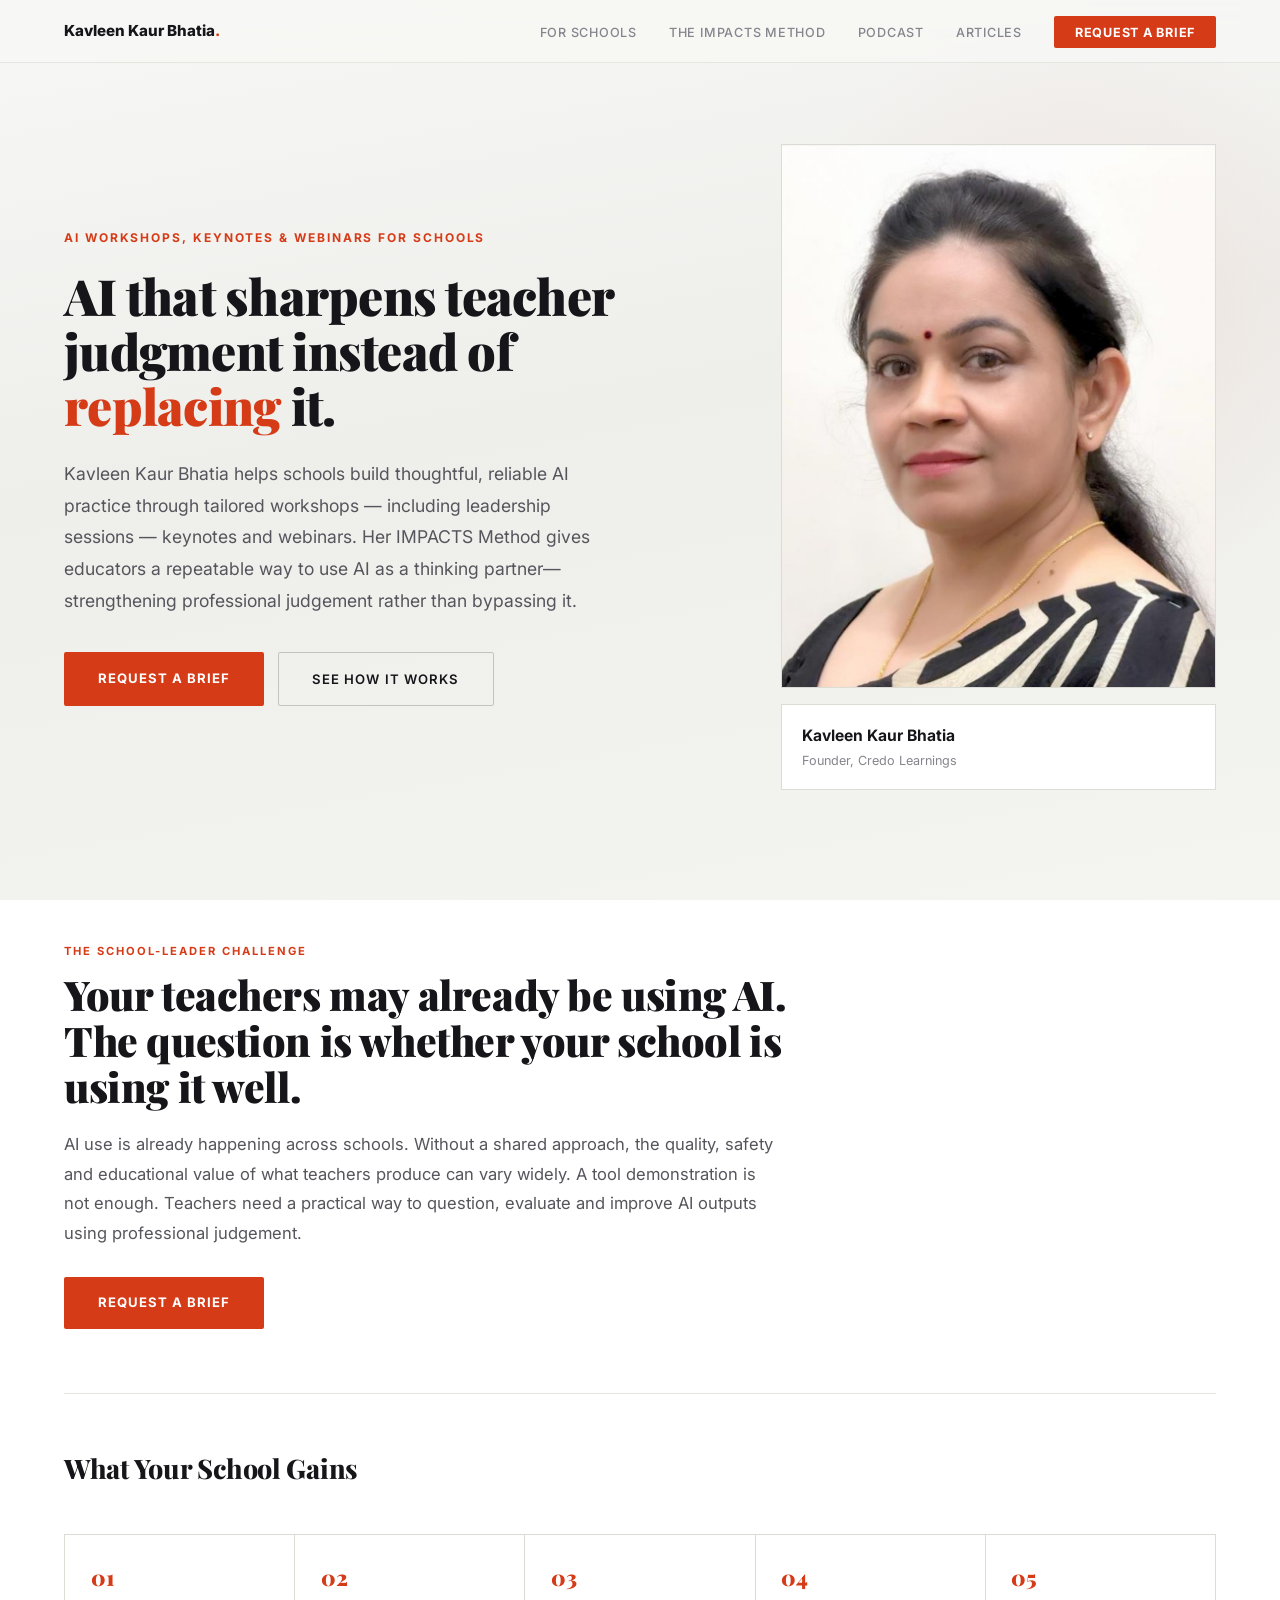
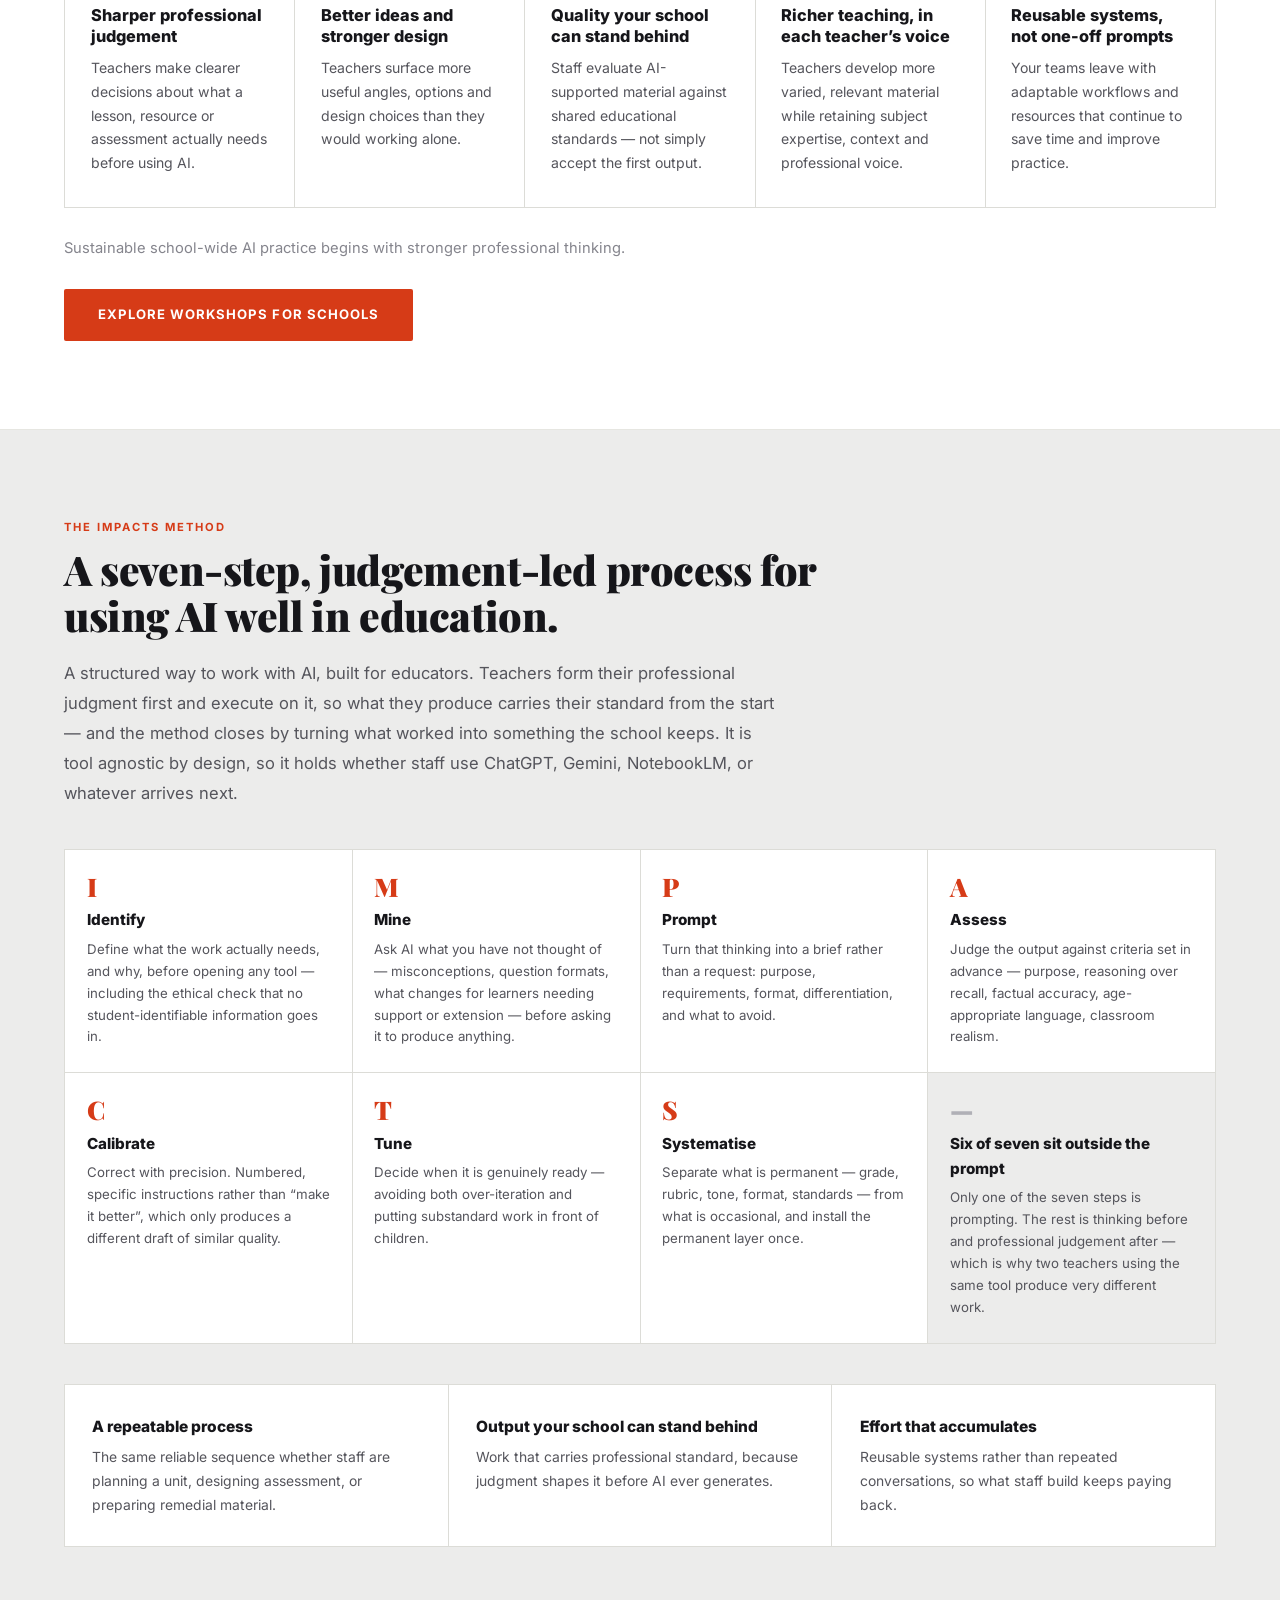
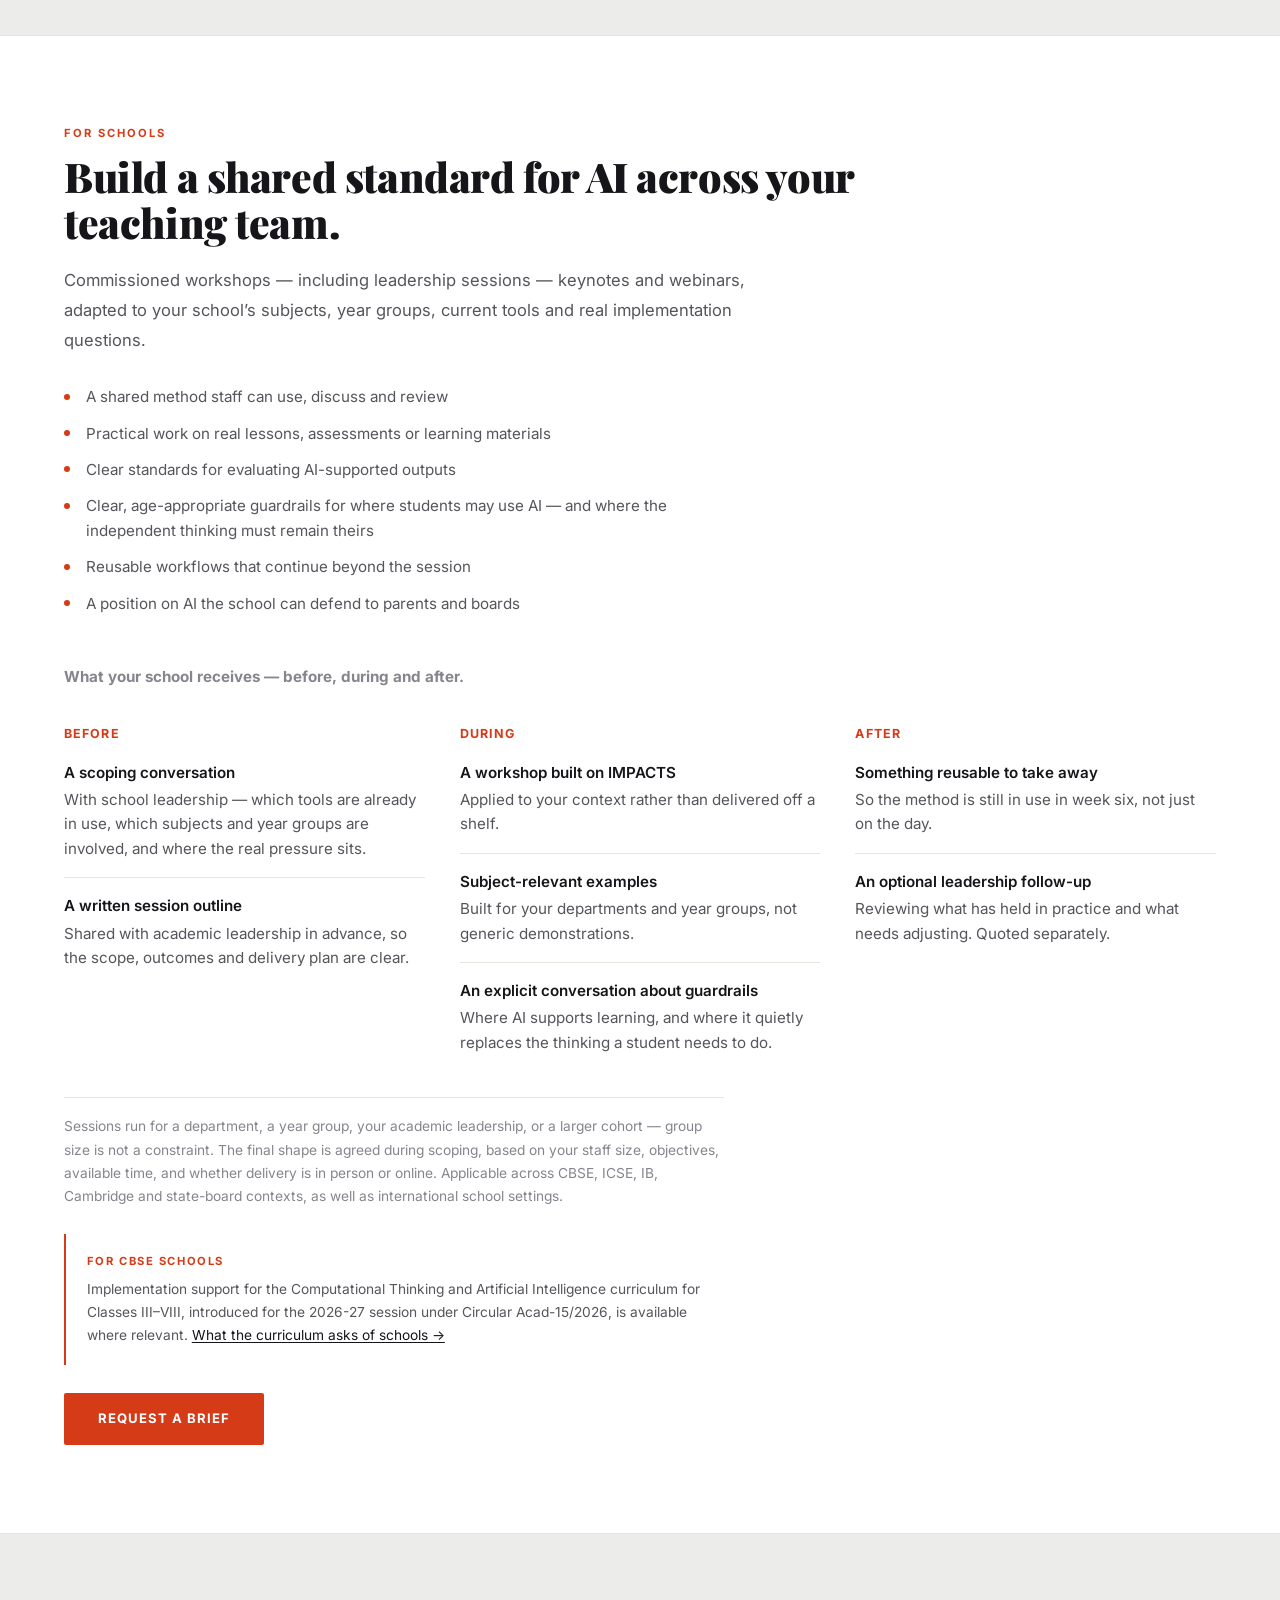
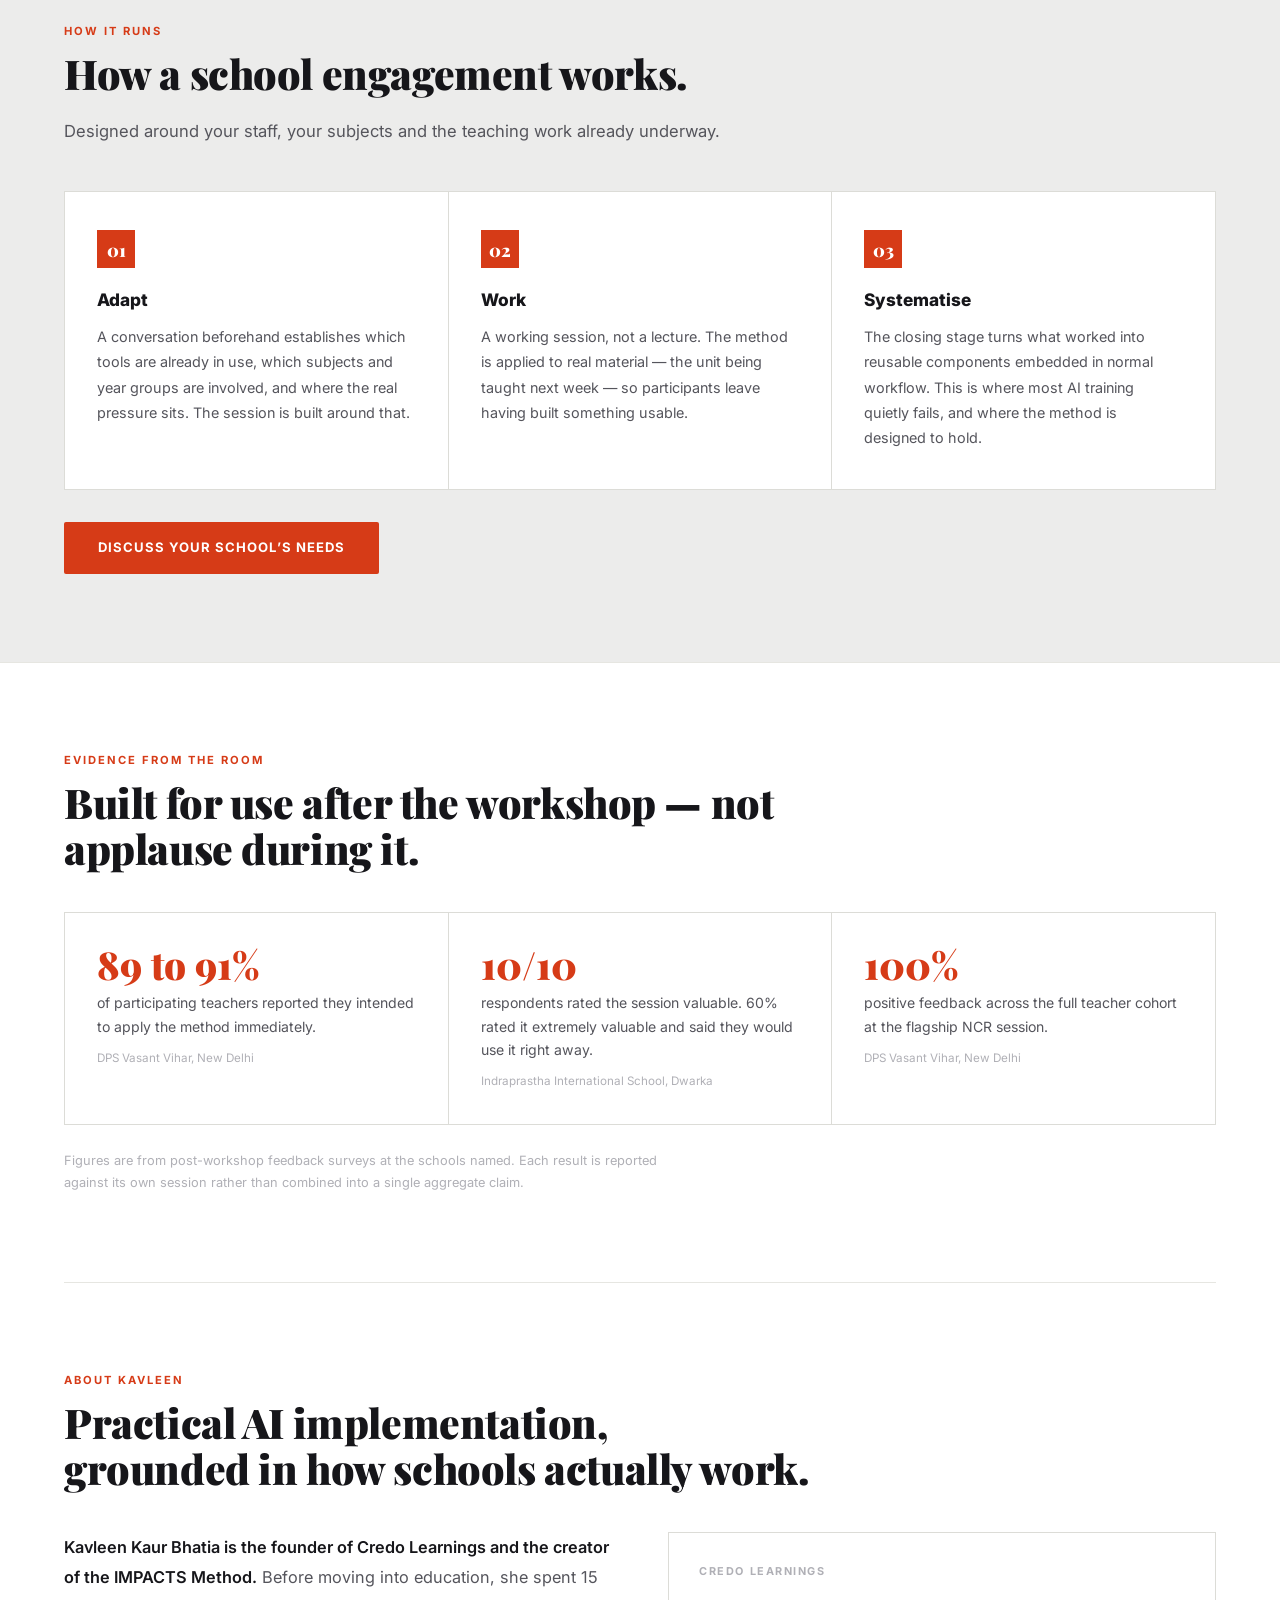
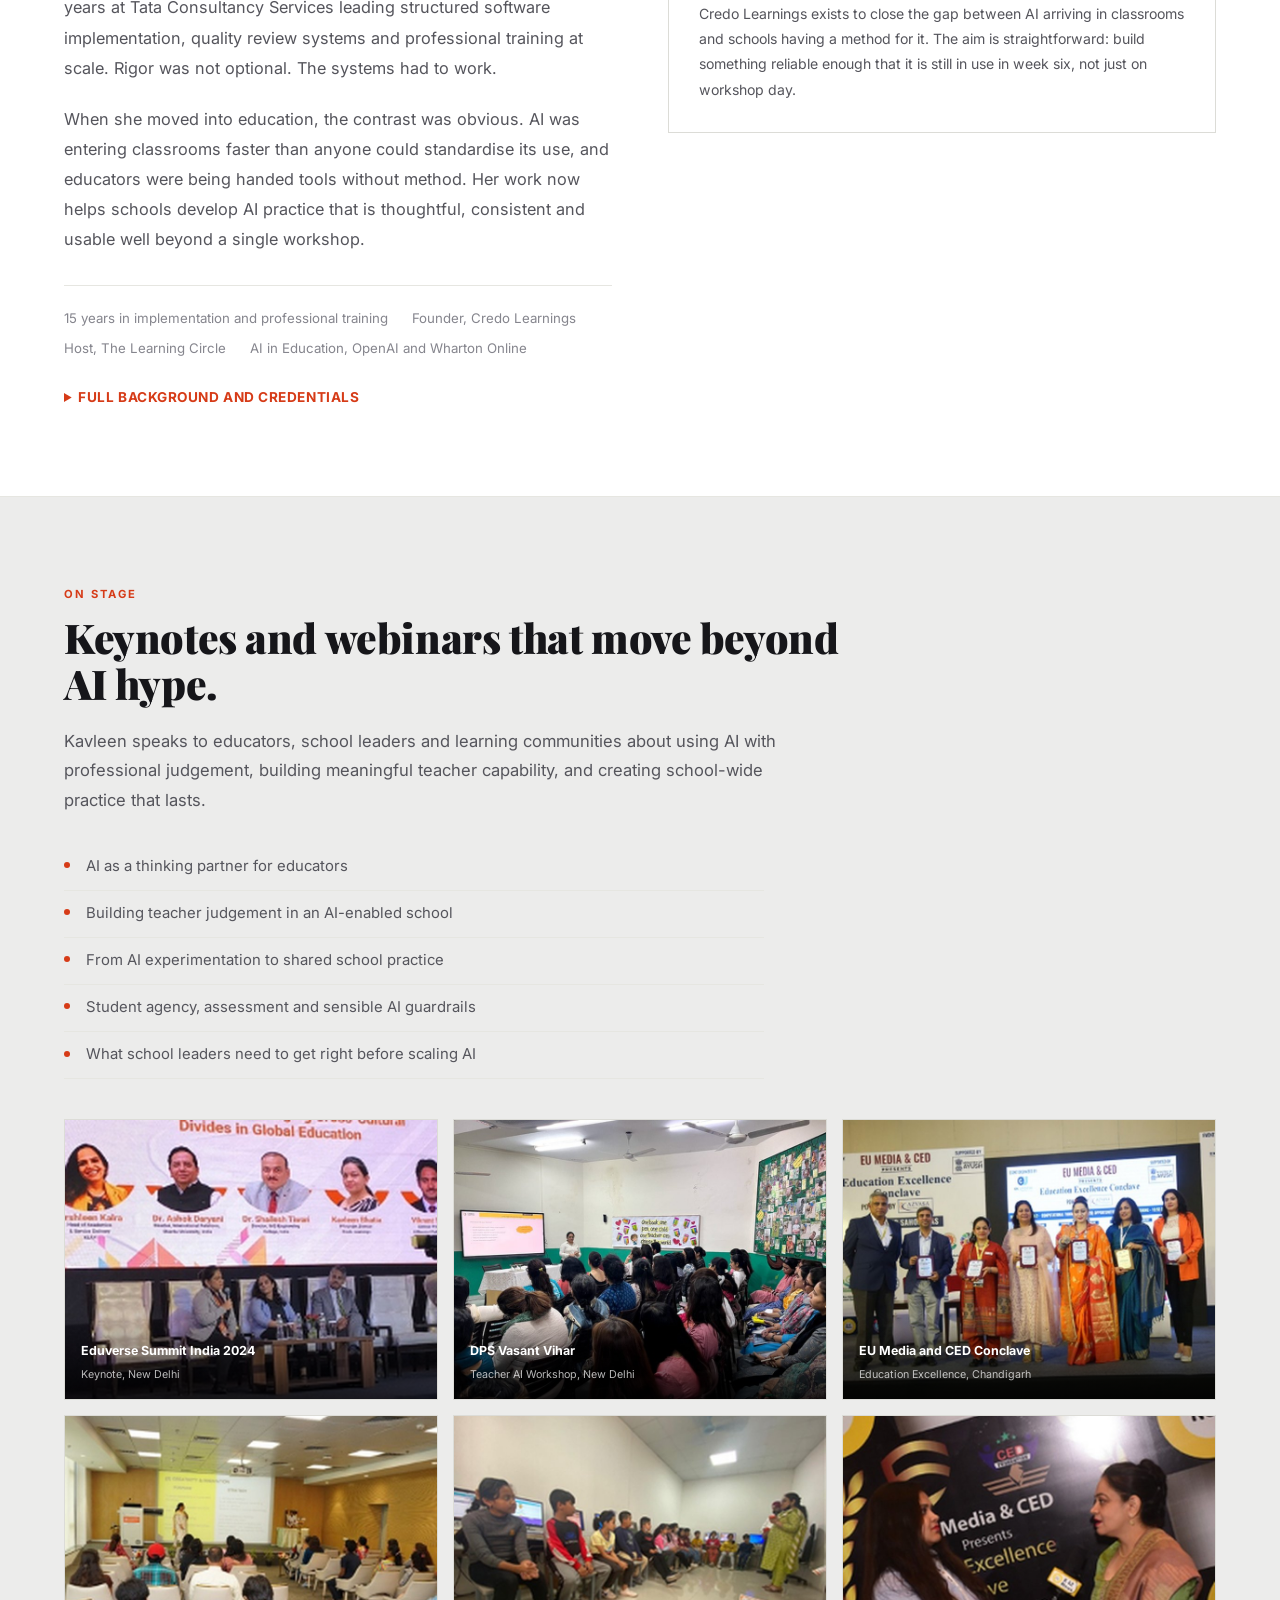
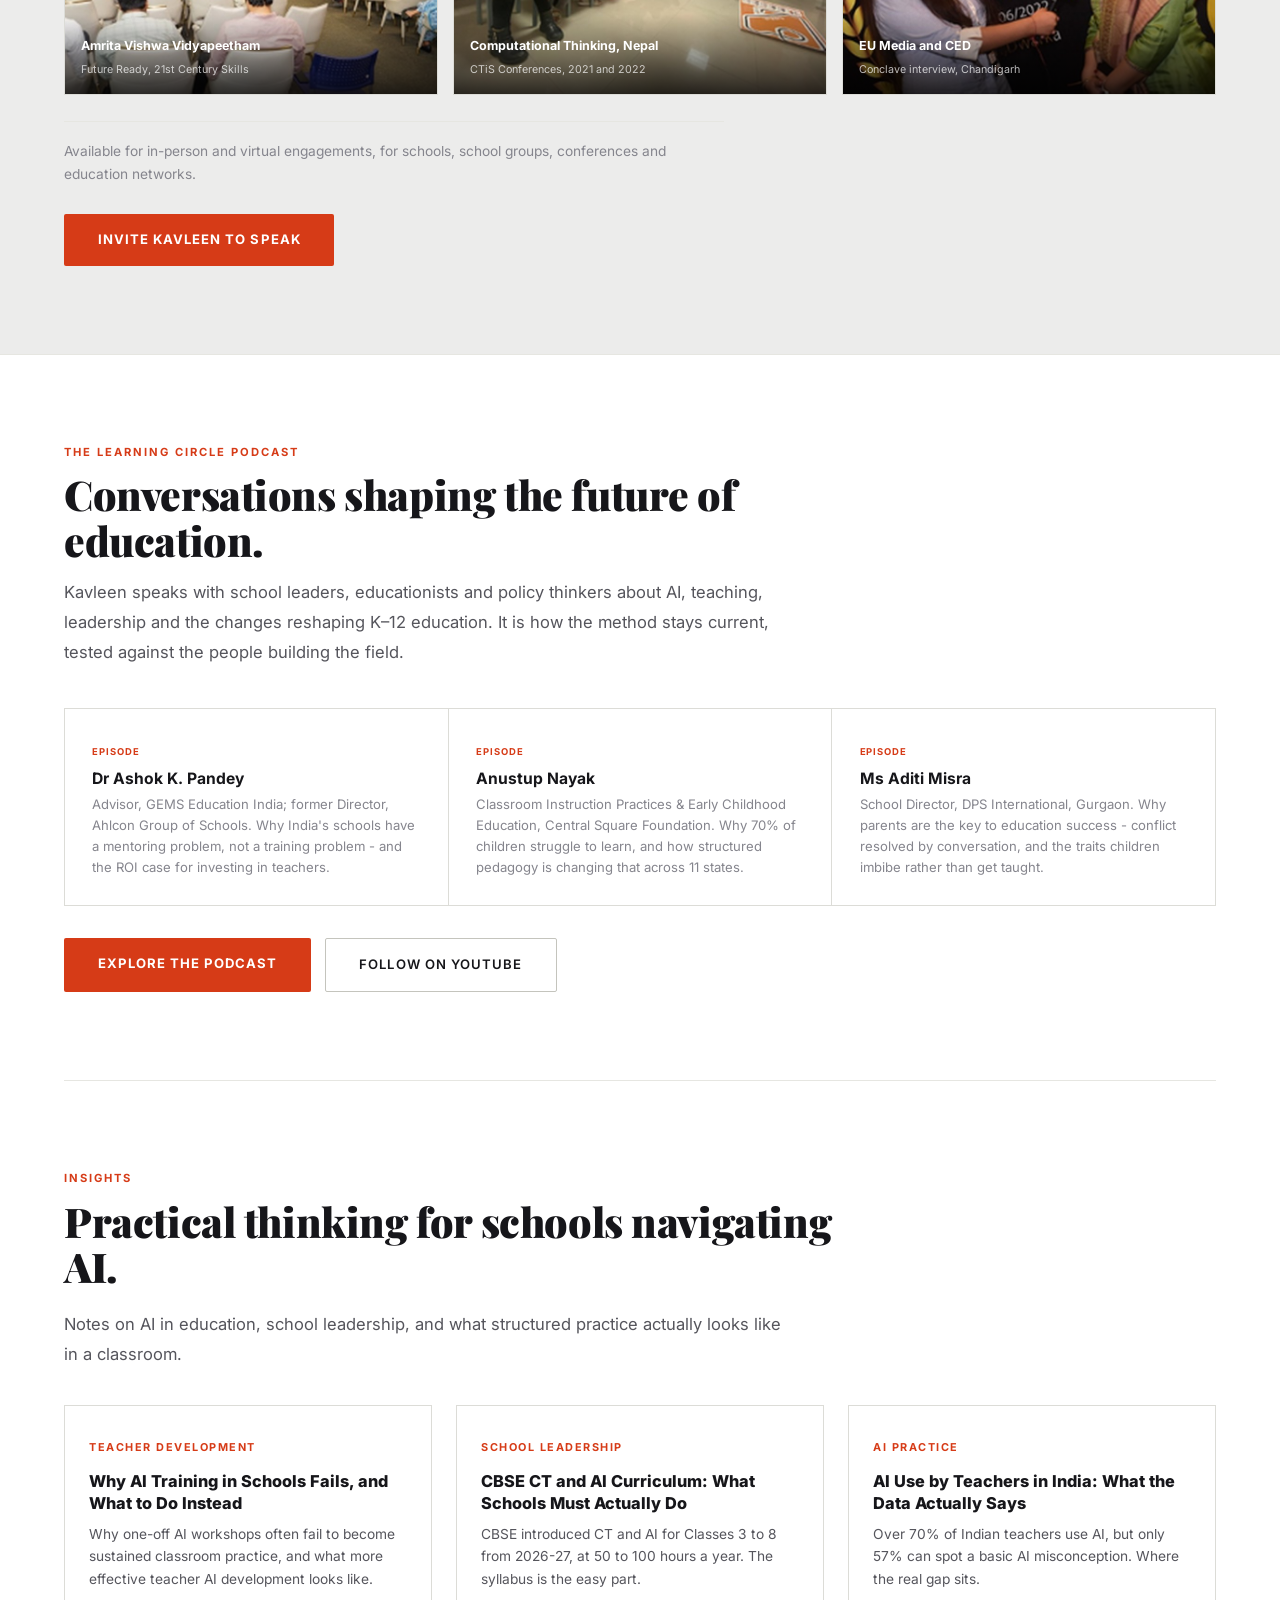
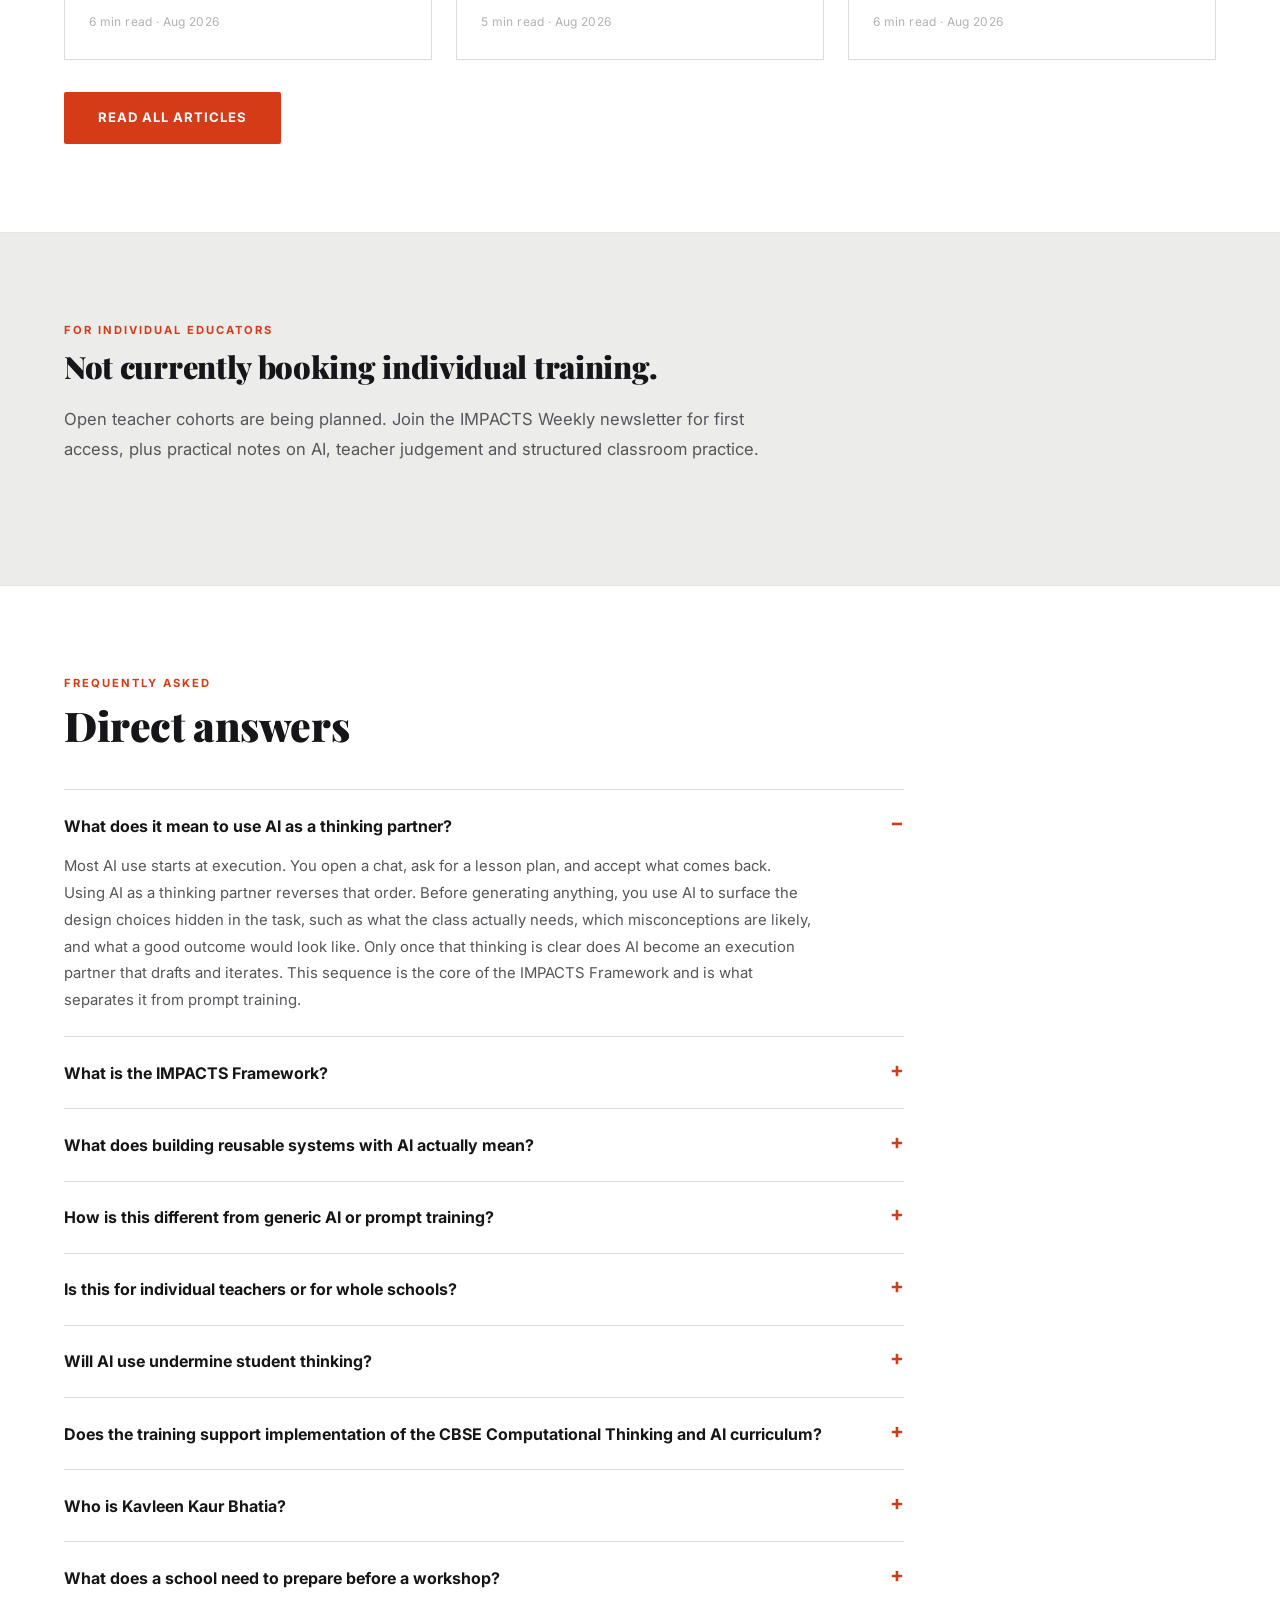
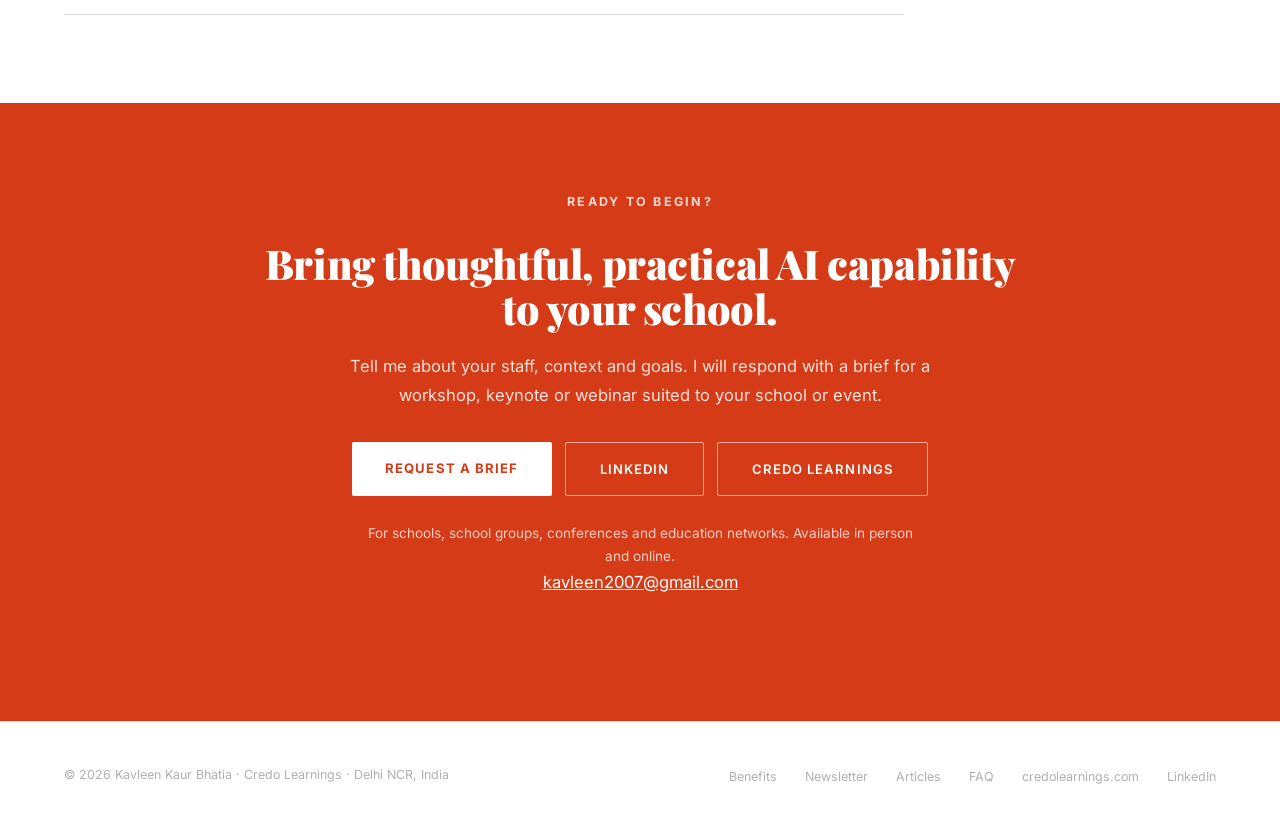
==== commit 45d1fb15: "Add files via upload" ====
--- a/index.html
+++ b/index.html
@@ -10,6 +10,9 @@
   <meta name="author" content="Kavleen Kaur Bhatia" />
   <meta name="robots" content="index, follow, max-image-preview:large, max-snippet:-1, max-video-preview:-1" />
   <link rel="canonical" href="https://www.kavleenkaur.com/" />
+  <link rel="icon" href="/favicon.svg" type="image/svg+xml" />
+  <link rel="alternate icon" href="/favicon-32.png" sizes="32x32" />
+  <link rel="apple-touch-icon" href="/apple-touch-icon.png" />
   <meta name="google-site-verification" content="YdwKKZgvLajnd83uC8yLfZlSxXqru-glSnwyTMI4Kus" />
   <meta name="msvalidate.01" content="4CED3BA0854060A77422A47A7852495F" />
 
@@ -88,7 +91,7 @@
         "url": "https://credolearnings.com/",
         "description": "Credo Learnings delivers structured AI and Computational Thinking training for educators and students in India, focused on systematic professional practice rather than tool familiarity.",
         "founder": {"@id": "https://www.kavleenkaur.com/#person"},
-        "areaServed": {"@type": "Country", "name": "India"},
+        "areaServed": [{"@type": "Country", "name": "India"}, {"@type": "Place", "name": "International schools, delivered online or in person"}],
         "email": "kavleen2007@gmail.com",
         "address": {"@type": "PostalAddress", "addressRegion": "Delhi NCR", "addressCountry": "IN"}
       },
@@ -97,9 +100,9 @@
         "@id": "https://www.kavleenkaur.com/#workshop",
         "name": "AI Coaching for Educators",
         "serviceType": "Professional Development in Artificial Intelligence for Education",
-        "description": "A structured workshop that teaches educators to use Generative AI systematically. Participants learn to work with AI as a thinking partner before an execution partner, mine information they did not know to ask for, sharpen professional judgment against AI output, and build reusable systems rather than starting from a blank chat each time. Built on the IMPACTS Framework developed by Credo Learnings. Available to individual teachers and to whole schools.",
+        "description": "A structured workshop that teaches educators to use Generative AI systematically. Participants learn to work with AI as a thinking partner before an execution partner, mine information they did not know to ask for, sharpen professional judgment against AI output, and build reusable systems rather than starting from a blank chat each time. Built on the IMPACTS Framework developed by Credo Learnings. Currently commissioned by schools; individual teacher cohorts are in planning.",
         "provider": {"@id": "https://www.kavleenkaur.com/#organization"},
-        "areaServed": {"@type": "Country", "name": "India"},
+        "areaServed": [{"@type": "Country", "name": "India"}, {"@type": "Place", "name": "International schools, delivered online or in person"}],
         "audience": {
           "@type": "EducationalAudience",
           "educationalRole": "teacher",
@@ -170,7 +173,7 @@
             "name": "Is this for individual teachers or for whole schools?",
             "acceptedAnswer": {
               "@type": "Answer",
-              "text": "Both, though at present new bookings are being taken for whole schools. Individual teachers can join the newsletter to stay in touch. Schools can commission the workshop for full teaching staff, which produces a shared standard across departments, consistent practice academic leadership can review, and an agreed position on student AI use. The underlying method is the same in each case."
+              "text": "Both, though at present new bookings are being taken for whole schools. Individual teachers can join the newsletter to stay in touch. Schools can commission the workshop for their full teaching staff. This creates a shared standard across departments, practice that academic leadership can review, and an agreed approach to student AI use. The underlying method is the same in each case."
             }
           },
           {
@@ -183,10 +186,18 @@
           },
           {
             "@type": "Question",
-            "name": "Does the training cover the CBSE Computational Thinking and AI curriculum?",
+            "name": "Does the training support implementation of the CBSE Computational Thinking and AI curriculum?",
             "acceptedAnswer": {
               "@type": "Answer",
-              "text": "Yes. Following the CBSE mandate for Computational Thinking and AI curriculum across Classes 3 to 8, teacher readiness training is available so staff can deliver the curriculum with confidence. This covers structured thinking, algorithms, decomposition and pattern recognition as teachable classroom practice."
+              "text": "Yes. CBSE introduced its Computational Thinking and Artificial Intelligence curriculum for Classes III-VIII from the 2026-27 session, with computational thinking integrated into existing subjects rather than taught separately. Where relevant, a school engagement can include implementation support for teachers: translating the curriculum into classroom practice, using CBSE's own teacher resource books thoughtfully, and building staff confidence with computational thinking, AI literacy and age-appropriate learning activities."
+            }
+          },
+          {
+            "@type": "Question",
+            "name": "What does a school need to prepare before a workshop?",
+            "acceptedAnswer": {
+              "@type": "Answer",
+              "text": "No major technical preparation is required. Before the engagement, we identify the staff group, teaching priorities, existing tools and the real materials participants will work with. The session is then tailored to that context."
             }
           },
           {
@@ -272,11 +283,11 @@
     .receives-col li { padding: 0 0 1rem; margin: 0 0 1rem; border-bottom: 1px solid var(--border-soft); font-size: 0.95rem; line-height: 1.6; color: var(--text-mid); }
     .receives-col li:last-child { border-bottom: 0; margin-bottom: 0; }
     .receives-col li b { display: block; color: var(--text); font-weight: 600; margin-bottom: 0.2rem; }
-    .receives-note { margin-top: 1.8rem; font-size: 0.9rem; color: var(--text-soft); font-style: italic; max-width: 62ch; }
+    
     @media (max-width: 860px) { .receives-grid { grid-template-columns: 1fr; gap: 1.7rem; } }
-    .gains-band { border-top: 1px solid var(--border-soft); border-bottom: 1px solid var(--border-soft); padding-top: 1.5rem; padding-bottom: 1.5rem; margin: 0 0 0.5rem; }
-    .gains-band p { margin: 0; font-size: 1.05rem; font-weight: 600; color: var(--text); letter-spacing: -0.01em; display: flex; flex-wrap: wrap; gap: 0 1.6rem; }
-    .gains-band span { white-space: nowrap; }
+    
+    
+    
     @media (max-width: 760px) { .gains-band p { flex-direction: column; gap: 0.45rem; font-size: 0.98rem; } }
     .nav-cta {
       background: var(--accent); color: #fff !important;
@@ -380,22 +391,12 @@
     }
 
     /* METHOD */
-    .method-grid {
-      display: grid; grid-template-columns: 0.85fr 1.15fr;
-      gap: 3.5rem; align-items: center; margin-top: 2.75rem;
-    }
-    .method-mark {
-      font-family: 'Playfair Display', serif; font-size: 3.4rem; font-weight: 900;
-      color: var(--accent); line-height: 1;
-    }
-    .method-mark small {
-      display: block; font-family: 'Inter', sans-serif; font-size: 0.64rem;
-      font-weight: 700; letter-spacing: 0.14em; text-transform: uppercase;
-      color: var(--text-faint); margin-top: 0.6rem;
-    }
-    .method-body p { font-size: 1.02rem; color: var(--text-mid); line-height: 1.85; margin-bottom: 1.2rem; }
-    .method-body p:last-child { margin-bottom: 0; }
-    .method-body p strong { color: var(--text); font-weight: 600; }
+    
+    
+    
+    
+    
+    
 
     .method-gains {
       display: grid; grid-template-columns: repeat(3, 1fr);
@@ -407,23 +408,14 @@
     .gain p { font-size: 0.87rem; color: var(--text-mid); line-height: 1.7; }
 
     /* AUDIENCE */
-    .aud-grid { display: grid; grid-template-columns: 1fr 1fr; gap: 1px; background: var(--border); border: 1px solid var(--border); margin-top: 2.75rem; }
-    .aud-card { background: var(--panel); padding: 2.4rem 2.25rem; }
-    .aud-tag {
-      display: inline-block; font-size: 0.62rem; font-weight: 700;
-      letter-spacing: 0.12em; text-transform: uppercase; color: var(--accent); margin-bottom: 0.75rem;
-    }
-    .aud-card h3 { font-size: 1.25rem; font-weight: 800; margin-bottom: 0.75rem; line-height: 1.3; }
-    .aud-card > p { font-size: 0.93rem; color: var(--text-mid); line-height: 1.78; margin-bottom: 1.3rem; }
-    .aud-list { list-style: none; display: flex; flex-direction: column; gap: 0.7rem; }
-    .aud-list li {
-      font-size: 0.88rem; color: var(--text-mid); padding-left: 1.3rem;
-      position: relative; line-height: 1.6;
-    }
-    .aud-list li::before {
-      content: ''; position: absolute; left: 0; top: 0.62em;
-      width: 5px; height: 5px; background: var(--accent); border-radius: 50%;
-    }
+    
+    
+    
+    
+    
+    
+    
+    
 
     /* JOURNEY */
     .journey-grid {
@@ -473,14 +465,9 @@
 
     /* PODCAST */
     .podcast-head { margin-bottom: 2.5rem; }
-    .podcast-meta { display: flex; gap: 2.5rem; padding-bottom: 0.4rem; }
-    .podcast-meta div span:first-child {
-      display: block; font-family: 'Playfair Display', serif;
-      font-size: 1.7rem; font-weight: 900; color: var(--accent); line-height: 1;
-    }
-    .podcast-meta div span:last-child {
-      font-size: 0.7rem; letter-spacing: 0.1em; text-transform: uppercase; color: var(--text-soft);
-    }
+    
+    
+    
     .guest-grid { display: grid; grid-template-columns: repeat(3, 1fr); gap: 1px; background: var(--border); border: 1px solid var(--border); }
     .guest-card {
       background: var(--panel); padding: 1.7rem;
@@ -503,10 +490,7 @@
       border: 1px solid var(--border); overflow: hidden; display: flex; align-items: flex-end;
     }
     .speak-tile img { position: absolute; inset: 0; width: 100%; height: 100%; object-fit: cover; }
-    .speak-empty {
-      position: absolute; inset: 0; display: flex; align-items: center; justify-content: center;
-      color: var(--text-faint); font-size: 0.68rem; letter-spacing: 0.1em; text-transform: uppercase;
-    }
+    
     .speak-caption {
       position: relative; z-index: 1; width: 100%;
       background: linear-gradient(transparent, rgba(0,0,0,0.78)); padding: 1.5rem 1rem 0.85rem;
@@ -515,13 +499,10 @@
     .speak-caption span { font-size: 0.67rem; color: rgba(255,255,255,0.72); }
 
     /* WRITING */
-    .writing-grid { display: grid; grid-template-columns: repeat(3, 1fr); gap: 1px; background: var(--border); border: 1px solid var(--border); margin-top: 2.5rem; }
-    .write-slot {
-      background: #fbfbf9; border: 1.5px dashed #d4d4cd; padding: 2.6rem 1.75rem;
-      text-align: center; display: flex; flex-direction: column; align-items: center; gap: 0.6rem;
-    }
-    .write-slot span { font-size: 1.3rem; color: var(--text-faint); }
-    .write-slot p { font-size: 0.8rem; color: var(--text-faint); line-height: 1.55; }
+    
+    
+    
+    
 
     /* FAQ */
     .faq-list { margin-top: 2.5rem; max-width: 840px; }
@@ -602,9 +583,139 @@
       .contact { padding: 3.5rem 1.5rem; }
       footer { flex-direction: column; text-align: center; gap: 1.25rem; }
     }
+
+    /* ---- v2 additions ---- */
+
+    /* Fix (pre-existing on live site): .hero::before is a 620px decorative circle at
+       right:-8%, which pushes the document ~115px wider than the viewport at 1440px
+       and ~31px at 390px, causing a horizontal scrollbar / sideways swipe on mobile.
+       Clipping at the hero boundary removes the overflow with no visible change. */
+    .hero { overflow: hidden; }
+
+    /* "What Your School Gains" reads as a deliberate second movement of the same
+       section: generous separation from the CTA above it, plus a hairline rule. */
+    /* Hamburger hit area was 34x34px; 44x44 is the accessible minimum for touch.
+       Only the tappable area grows -- the three bars render identically. */
+    .nav-toggle { min-width: 44px; min-height: 44px; }
+
+    .what-gains {
+      margin-top: 4rem; padding-top: 3.25rem;
+      border-top: 1px solid var(--border-soft);
+    }
+    .what-gains-title {
+      font-family: 'Playfair Display', Georgia, serif;
+      font-size: clamp(1.4rem, 2.1vw, 1.9rem);
+      font-weight: 800; letter-spacing: -0.01em; margin-bottom: 1.75rem;
+    }
+
+    .impacts-steps {
+      display: grid; grid-template-columns: repeat(4, 1fr); gap: 1px;
+      background: var(--border); border: 1px solid var(--border); margin-top: 2.5rem;
+    }
+    .impacts-step { background: var(--panel); padding: 1.5rem 1.35rem; }
+    .impacts-step .letter {
+      font-family: 'Playfair Display', serif; font-size: 1.6rem; font-weight: 900;
+      color: var(--accent); line-height: 1; margin-bottom: 0.5rem;
+    }
+    .impacts-step h3 { font-size: 0.95rem; font-weight: 800; margin-bottom: 0.4rem; }
+    .impacts-step p { font-size: 0.83rem; color: var(--text-mid); line-height: 1.65; }
+    
+    
+
+    .offer-list { list-style: none; margin: 1.8rem 0 0; padding: 0; max-width: 660px; }
+    .offer-list li {
+      position: relative; padding-left: 1.4rem; margin-bottom: 0.7rem;
+      font-size: 0.95rem; color: var(--text-mid); line-height: 1.65;
+    }
+    .offer-list li::before {
+      content: ''; position: absolute; left: 0; top: 0.6rem;
+      width: 6px; height: 6px; background: var(--accent); border-radius: 50%;
+    }
+    .scope-note {
+      margin-top: 1.6rem; font-size: 0.86rem; color: var(--text-soft);
+      line-height: 1.7; max-width: 660px; padding-top: 1.1rem;
+      border-top: 1px solid var(--border-soft);
+    }
+    /* Optional, visually secondary note so the core scope paragraph stays board-neutral
+       for international visitors while Indian school leaders still see the relevance. */
+    .india-note {
+      margin-top: 1.6rem; max-width: 660px; padding: 1.1rem 1.3rem;
+      background: var(--panel); border-left: 2px solid var(--accent);
+    }
+    .india-note-label {
+      font-size: 0.7rem; font-weight: 700; letter-spacing: 0.14em;
+      text-transform: uppercase; color: var(--accent); margin-bottom: 0.45rem;
+    }
+    .india-note p:last-child { font-size: 0.86rem; color: var(--text-mid); line-height: 1.7; margin: 0; }
+    .india-note a { color: var(--text); text-decoration: underline; text-underline-offset: 2px; }
+    .india-note a:hover { color: var(--accent); }
+
+    .lead-in { font-size: 0.95rem; color: var(--text-soft); margin-bottom: 0.4rem; }
+
+    .cred-strip {
+      display: flex; flex-wrap: wrap; gap: 0.5rem 1.5rem; margin-top: 1.9rem;
+      padding-top: 1.4rem; border-top: 1px solid var(--border-soft);
+      font-size: 0.83rem; color: var(--text-soft);
+    }
+    .cred-strip span { position: relative; }
+    .about-more { margin-top: 1.6rem; }
+    .about-more summary {
+      cursor: pointer; font-size: 0.85rem; font-weight: 700; color: var(--accent);
+      letter-spacing: 0.04em; text-transform: uppercase;
+    }
+    .about-more[open] summary { margin-bottom: 1rem; }
+    .about-more ul { margin: 0; padding-left: 1.1rem; }
+    .about-more li { font-size: 0.88rem; color: var(--text-mid); line-height: 1.9; }
+
+    .topics-list { list-style: none; margin: 1.7rem 0 0; padding: 0; max-width: 700px; }
+    .topics-list li {
+      font-size: 0.93rem; color: var(--text-mid); line-height: 1.6;
+      padding: 0.7rem 0 0.7rem 1.4rem; border-bottom: 1px solid var(--border-soft);
+      position: relative;
+    }
+    .topics-list li::before {
+      content: ''; position: absolute; left: 0; top: 1.15rem;
+      width: 6px; height: 6px; background: var(--accent); border-radius: 50%;
+    }
+
+    .article-cards { display: grid; grid-template-columns: repeat(3, 1fr); gap: 1.5rem; margin-top: 2.2rem; }
+    .article-card {
+      display: block; text-decoration: none; color: inherit; background: var(--panel);
+      border: 1px solid var(--border); padding: 1.6rem 1.5rem; transition: border-color 0.2s, transform 0.15s;
+    }
+    .article-card:hover { border-color: var(--text-faint); transform: translateY(-2px); }
+    .article-card .topic {
+      display: inline-block; font-size: 0.68rem; font-weight: 700; letter-spacing: 0.14em;
+      text-transform: uppercase; color: var(--accent); margin-bottom: 0.8rem;
+    }
+    .article-card h3 { font-size: 1.02rem; font-weight: 800; line-height: 1.35; margin-bottom: 0.55rem; }
+    .article-card:hover h3 { color: var(--accent); }
+    .article-card p { font-size: 0.86rem; color: var(--text-mid); line-height: 1.65; margin-bottom: 1rem; }
+    .article-meta { font-size: 0.75rem; color: var(--text-faint); letter-spacing: 0.03em; }
+
+    .evidence-note {
+      margin-top: 1.6rem; font-size: 0.8rem; color: var(--text-faint);
+      line-height: 1.7; max-width: 640px;
+    }
+    .contact .contact-reassure {
+      margin-top: 1.6rem; margin-bottom: 0; font-size: 0.85rem;
+      color: rgba(255,255,255,0.75); line-height: 1.7; max-width: 560px;
+    }
+    .contact .section-intro { color: rgba(255,255,255,0.85); max-width: 620px; margin: 0 auto 2rem; }
+
+    @media (max-width: 1000px) {
+      .impacts-steps { grid-template-columns: repeat(2, 1fr); }
+      .article-cards { grid-template-columns: repeat(2, 1fr); }
+    }
+    @media (max-width: 760px) {
+      .impacts-steps { grid-template-columns: 1fr; }
+      .article-cards { grid-template-columns: 1fr; }
+      .cred-strip { flex-direction: column; gap: 0.45rem; }
+    }
   </style>
 </head>
 <body>
+
 
   <nav aria-label="Main navigation">
     <a class="nav-logo" href="#top">Kavleen Kaur Bhatia<span>.</span></a>
@@ -613,11 +724,10 @@
     </button>
     <ul class="nav-links" id="navLinks">
       <li><a href="/schools">For Schools</a></li>
-      <li><a href="#method">The Method</a></li>
-      <li><a href="#podcast">The Conversations</a></li>
+      <li><a href="#method">The IMPACTS Method</a></li>
+      <li><a href="#podcast">Podcast</a></li>
       <li><a href="/writing">Articles</a></li>
-      <li><a href="#faq">FAQ</a></li>
-      <li><a href="/schools#enquire" class="nav-cta">Request a brief</a></li>
+      <li><a href="/schools#enquire" class="nav-cta">Request a Brief</a></li>
     </ul>
   </nav>
 
@@ -626,14 +736,14 @@
     <!-- HERO -->
     <section class="hero">
       <div>
-        <p class="hero-eyebrow">AI training for schools</p>
+        <p class="hero-eyebrow">AI Workshops, Keynotes &amp; Webinars for Schools</p>
         <h1>AI that sharpens teacher judgment instead of <em>replacing</em> it.</h1>
         <p class="hero-sub">
-          Kavleen Kaur Bhatia is the founder of Credo Learnings and the creator of IMPACTS &mdash; a seven-step method that builds AI capability your staff keeps long after the session ends.
+          Kavleen Kaur Bhatia helps schools build thoughtful, reliable AI practice through tailored workshops &mdash; including leadership sessions &mdash; keynotes and webinars. Her IMPACTS Method gives educators a repeatable way to use AI as a thinking partner&mdash;strengthening professional judgement rather than bypassing it.
         </p>
         <div class="hero-btns">
-          <a href="/schools#enquire" class="btn-primary">Request a workshop brief</a>
-          <a href="/schools" class="btn-secondary">See how a workshop runs</a>
+          <a href="/schools#enquire" class="btn-primary">Request a Brief</a>
+          <a href="#how-it-runs" class="btn-secondary">See How It Works</a>
         </div>
       </div>
 
@@ -649,180 +759,141 @@
       </aside>
     </section>
 
-    <!-- GAINS BAND -->
-    <section class="gains-band" aria-label="What schools gain">
-      <p><span>Sharper lessons.</span> <span>Genuine differentiation.</span> <span>One standard across departments.</span></p>
+    <!-- SCHOOL-LEADER CHALLENGE + WHAT YOUR SCHOOL GAINS -->
+    <section id="problem">
+      <p class="section-eyebrow">The School-Leader Challenge</p>
+      <h2 class="section-title">Your teachers may already be using AI.<br/>The question is whether your school is using it well.</h2>
+      <p class="section-intro">AI use is already happening across schools. Without a shared approach, the quality, safety and educational value of what teachers produce can vary widely. A tool demonstration is not enough. Teachers need a practical way to question, evaluate and improve AI outputs using professional judgement.</p>
+      <div style="margin-top:1.7rem"><a href="/schools#enquire" class="btn-primary">Request a Brief</a></div>
+
+      <div id="benefits" class="what-gains">
+        <h3 class="what-gains-title">What Your School Gains</h3>
+
+        <div class="shifts">
+          <div class="shift">
+            <div class="shift-num">01</div>
+            <h3>Sharper professional judgement</h3>
+            <p>Teachers make clearer decisions about what a lesson, resource or assessment actually needs before using AI.</p>
+          </div>
+          <div class="shift">
+            <div class="shift-num">02</div>
+            <h3>Better ideas and stronger design</h3>
+            <p>Teachers surface more useful angles, options and design choices than they would working alone.</p>
+          </div>
+          <div class="shift">
+            <div class="shift-num">03</div>
+            <h3>Quality your school can stand behind</h3>
+            <p>Staff evaluate AI-supported material against shared educational standards &mdash; not simply accept the first output.</p>
+          </div>
+          <div class="shift">
+            <div class="shift-num">04</div>
+            <h3>Richer teaching, in each teacher&rsquo;s voice</h3>
+            <p>Teachers develop more varied, relevant material while retaining subject expertise, context and professional voice.</p>
+          </div>
+          <div class="shift">
+            <div class="shift-num">05</div>
+            <h3>Reusable systems, not one-off prompts</h3>
+            <p>Your teams leave with adaptable workflows and resources that continue to save time and improve practice.</p>
+          </div>
+        </div>
+
+        <p class="shift-note">Sustainable school-wide AI practice begins with stronger professional thinking.</p>
+        <div style="margin-top:1.7rem"><a href="/schools" class="btn-primary">Explore Workshops for Schools</a></div>
+      </div>
     </section>
 
-    <!-- PROBLEM -->
-    <section id="problem">
-      <p class="section-eyebrow">The problem</p>
-      <h2 class="section-title">The problem isn&rsquo;t the AI</h2>
-      <p class="section-intro">Your teachers are already using it. What varies is the quality of what comes out &mdash; some of it excellent, some of it unusable &mdash; because there&rsquo;s no shared method behind it. First outputs get accepted. Nobody has agreed what good looks like.</p>
-      <div style="margin-top:1.7rem"><a href="/schools#enquire" class="btn-primary">Request a workshop brief</a></div>
-    </section>
-
-
-    <!-- BENEFITS -->
-    <section id="benefits">
-      <p class="section-eyebrow">Benefits</p>
-      <h2 class="section-title">Five benefits you get.</h2>
-
-      <div class="shifts">
-        <div class="shift">
-          <div class="shift-num">01</div>
-          <h3>Sharper thinking</h3>
-          <p>Clearer decisions about what a lesson actually needs, before you produce anything.</p>
-        </div>
-        <div class="shift">
-          <div class="shift-num">02</div>
-          <h3>Ideas you would have missed</h3>
-          <p>Angles, options and design choices that never surface when you work alone.</p>
-        </div>
-        <div class="shift">
-          <div class="shift-num">03</div>
-          <h3>Quality you control</h3>
-          <p>Confidence that what reaches your students meets your standard, not just what AI offered.</p>
-        </div>
-        <div class="shift">
-          <div class="shift-num">04</div>
-          <h3>Depth and range</h3>
-          <p>Richer material across more of your teaching, still in your own voice.</p>
-        </div>
-        <div class="shift">
-          <div class="shift-num">05</div>
-          <h3>Systems that keep working</h3>
-          <p>Reusable assets that save you the effort next time, and every time after.</p>
-        </div>
-      </div>
-
-      <p class="shift-note">Each benefit builds on the last. The systems you create in the fifth are only as strong as the thinking you develop in the first.</p>
-    </section>
-
-    <!-- METHOD -->
+    <!-- THE IMPACTS METHOD -->
     <section id="method" class="panel-section">
-      <p class="section-eyebrow">The Method</p>
-      <h2 class="section-title">The IMPACTS Framework</h2>
-
-      <div class="method-grid">
-        <p class="method-mark">IMPACTS<small>Developed by Credo Learnings</small></p>
-        <div class="method-body">
-          <p>
-            <strong>A structured way to work with AI, built for educators.</strong> It gives you a clear order to follow. You form your professional judgment first, then execute on it, so what you produce carries your standard from the start.
-          </p>
-          <p>
-            The framework closes by turning what worked into something you keep. A method that succeeded once becomes an asset you can use again across the year.
-          </p>
-          <p>
-            It is tool agnostic by design, so it holds whether you use ChatGPT, Gemini, NotebookLM, or whatever arrives next.
-          </p>
+      <p class="section-eyebrow">The IMPACTS Method</p>
+      <h2 class="section-title">A seven-step, judgement-led process for using AI well in education.</h2>
+      <p class="section-intro">
+        A structured way to work with AI, built for educators. Teachers form their professional judgment first and execute on it, so what they produce carries their standard from the start &mdash; and the method closes by turning what worked into something the school keeps. It is tool agnostic by design, so it holds whether staff use ChatGPT, Gemini, NotebookLM, or whatever arrives next.
+      </p>
+
+      <div class="impacts-steps">
+        <div class="impacts-step">
+          <div class="letter">I</div>
+          <h3>Identify</h3>
+          <p>Define what the work actually needs, and why, before opening any tool &mdash; including the ethical check that no student-identifiable information goes in.</p>
+        </div>
+        <div class="impacts-step">
+          <div class="letter">M</div>
+          <h3>Mine</h3>
+          <p>Ask AI what you have not thought of &mdash; misconceptions, question formats, what changes for learners needing support or extension &mdash; before asking it to produce anything.</p>
+        </div>
+        <div class="impacts-step">
+          <div class="letter">P</div>
+          <h3>Prompt</h3>
+          <p>Turn that thinking into a brief rather than a request: purpose, requirements, format, differentiation, and what to avoid.</p>
+        </div>
+        <div class="impacts-step">
+          <div class="letter">A</div>
+          <h3>Assess</h3>
+          <p>Judge the output against criteria set in advance &mdash; purpose, reasoning over recall, factual accuracy, age-appropriate language, classroom realism.</p>
+        </div>
+        <div class="impacts-step">
+          <div class="letter">C</div>
+          <h3>Calibrate</h3>
+          <p>Correct with precision. Numbered, specific instructions rather than &ldquo;make it better&rdquo;, which only produces a different draft of similar quality.</p>
+        </div>
+        <div class="impacts-step">
+          <div class="letter">T</div>
+          <h3>Tune</h3>
+          <p>Decide when it is genuinely ready &mdash; avoiding both over-iteration and putting substandard work in front of children.</p>
+        </div>
+        <div class="impacts-step">
+          <div class="letter">S</div>
+          <h3>Systematise</h3>
+          <p>Separate what is permanent &mdash; grade, rubric, tone, format, standards &mdash; from what is occasional, and install the permanent layer once.</p>
+        </div>
+        <div class="impacts-step" style="background: var(--panel-tint);">
+          <div class="letter" style="color: var(--text-faint);">&mdash;</div>
+          <h3>Six of seven sit outside the prompt</h3>
+          <p>Only one of the seven steps is prompting. The rest is thinking before and professional judgement after &mdash; which is why two teachers using the same tool produce very different work.</p>
         </div>
       </div>
 
       <div class="method-gains">
         <div class="gain">
           <h3>A repeatable process</h3>
-          <p>The same reliable sequence whether you are planning a unit, designing assessment, or preparing remedial material.</p>
+          <p>The same reliable sequence whether staff are planning a unit, designing assessment, or preparing remedial material.</p>
         </div>
         <div class="gain">
-          <h3>Output you can stand behind</h3>
-          <p>Work that carries your professional standard, because your judgment shapes it before AI ever generates.</p>
+          <h3>Output your school can stand behind</h3>
+          <p>Work that carries professional standard, because judgment shapes it before AI ever generates.</p>
         </div>
         <div class="gain">
           <h3>Effort that accumulates</h3>
-          <p>Reusable systems rather than repeated conversations, so what you build keeps paying back.</p>
+          <p>Reusable systems rather than repeated conversations, so what staff build keeps paying back.</p>
         </div>
       </div>
     </section>
 
-    <!-- WHO IT'S FOR -->
-    <section id="who">
-      <p class="section-eyebrow">Who It's For</p>
-      <h2 class="section-title">Two ways in. The same method.</h2>
-
-      <div class="aud-grid">
-        <div class="aud-card">
-          <span class="aud-tag">For schools and leadership</span>
-          <h3>Build a shared standard across your staff</h3>
-          <p>
-            Commissioned workshops adapted to your subjects, year groups and the tools already in use. Scoped to your school before anything is designed.
-          </p>
-          <ul class="aud-list">
-            <li>One shared method your teams can discuss and review</li>
-            <li>Consistent practice academic leadership can actually assess</li>
-            <li>Explicit guardrails on where students may and may not use AI</li>
-            <li>Teacher readiness for the CBSE Computational Thinking mandate, Classes 3 to 8</li>
-            <li>A position on AI the school can defend to parents and boards</li>
-          </ul>
-          <div style="margin-top: 1.3rem;">
-            <a href="/schools#enquire" class="btn-primary">Plan a workshop for your school</a>
-          </div>
-        </div>
-
-        <div class="aud-card">
-          <span class="aud-tag">For individual teachers</span>
-          <h3>Build the practice for your own classroom</h3>
-          <p>
-            Open teacher cohorts are being planned. Join the waitlist for first access, plus practical notes on classroom AI use in the meantime.
-          </p>
-          <ul class="aud-list">
-            <li>A method you can apply from the next lesson onward</li>
-            <li>Reusable systems built around your own subject and year group</li>
-            <li>An approach that transfers to any tool your school later adopts</li>
-            <li>Applicable across CBSE, ICSE, IB and state boards</li>
-          </ul>
-          <div style="margin-top: 1.3rem;">
-            <a href="#newsletter" class="btn-secondary">Join the teacher waitlist</a>
-          </div>
-        </div>
-      
-      </div>
-    </section>
-
-    <!-- NEWSLETTER -->
-    <section id="newsletter" class="panel-section">
-      <p class="section-eyebrow">Stay in the Loop</p>
-      <h2 class="section-title">Get the IMPACTS Weekly, a newsletter on AI in education.</h2>
-      <div style="margin-top: 2rem; max-width: 480px;">
-        <div class="ml-embedded" data-form="192223844201662343"></div>
-      </div>
-    </section>
-
-    <!-- HOW IT RUNS -->
-    <section class="panel-section">
-      <p class="section-eyebrow">How It Runs</p>
-      <h2 class="section-title">Three stages.</h2>
-
-      <div class="journey-grid">
-        <div class="journey-step">
-          <div class="journey-num">01</div>
-          <h3>Adapt</h3>
-          <p>A conversation beforehand establishes which tools are already in use, which subjects and year groups are involved, and where the real pressure sits. The session is built around that rather than delivered off a shelf.</p>
-        </div>
-        <div class="journey-step">
-          <div class="journey-num">02</div>
-          <h3>Work</h3>
-          <p>A working session, not a lecture. The method gets applied to real material, the unit being taught next week, so participants leave having built something usable rather than having watched a demonstration.</p>
-        </div>
-        <div class="journey-step">
-          <div class="journey-num">03</div>
-          <h3>Systematise</h3>
-          <p>The closing stage turns what worked into reusable components and embeds them in normal workflow. This is where most AI training quietly fails, and where the method is designed to hold.</p>
-        </div>
-      </div>
-    </section>
-
-    <!-- PROOF -->
-    <!-- WHAT YOUR SCHOOL RECEIVES -->
-    <section id="receives">
-      <p class="section-eyebrow">What your school receives</p>
-      <h2 class="section-title">Before, during and after.</h2>
-      <div class="receives-grid">
+    <!-- FOR SCHOOLS -->
+    <section id="for-schools">
+      <p class="section-eyebrow">For Schools</p>
+      <h2 class="section-title">Build a shared standard for AI across your teaching team.</h2>
+      <p class="section-intro">
+        Commissioned workshops &mdash; including leadership sessions &mdash; keynotes and webinars, adapted to your school&rsquo;s subjects, year groups, current tools and real implementation questions.
+      </p>
+
+      <ul class="offer-list">
+        <li>A shared method staff can use, discuss and review</li>
+        <li>Practical work on real lessons, assessments or learning materials</li>
+        <li>Clear standards for evaluating AI-supported outputs</li>
+        <li>Clear, age-appropriate guardrails for where students may use AI &mdash; and where the independent thinking must remain theirs</li>
+        <li>Reusable workflows that continue beyond the session</li>
+        <li>A position on AI the school can defend to parents and boards</li>
+      </ul>
+
+      <div style="margin-top: 3rem;">
+        <p class="lead-in"><strong>What your school receives &mdash; before, during and after.</strong></p>
+<div class="receives-grid">
         <div class="receives-col">
           <h3>Before</h3>
           <ul>
             <li><b>A scoping conversation</b>With school leadership &mdash; which tools are already in use, which subjects and year groups are involved, and where the real pressure sits.</li>
-            <li><b>A written session outline</b>Shareable with your academic leadership before you commit to anything.</li>
+            <li><b>A written session outline</b>Shared with academic leadership in advance, so the scope, outcomes and delivery plan are clear.</li>
           </ul>
         </div>
         <div class="receives-col">
@@ -840,22 +911,51 @@
             <li><b>An optional leadership follow-up</b>Reviewing what has held in practice and what needs adjusting. Quoted separately.</li>
           </ul>
         </div>
-      </div>
-      <p class="receives-note">The final shape is agreed during scoping, based on your staff size, objectives, available time, and whether delivery is in person or online.</p>
-      <div style="margin-top:1.7rem"><a href="/schools" class="btn-primary">See what is involved</a></div>
+      </div>      </div>
+
+      <p class="scope-note">
+        Sessions run for a department, a year group, your academic leadership, or a larger cohort &mdash; group size is not a constraint. The final shape is agreed during scoping, based on your staff size, objectives, available time, and whether delivery is in person or online. Applicable across CBSE, ICSE, IB, Cambridge and state-board contexts, as well as international school settings.
+      </p>
+
+      <aside class="india-note">
+        <p class="india-note-label">For CBSE schools</p>
+        <p>Implementation support for the Computational Thinking and Artificial Intelligence curriculum for Classes III&ndash;VIII, introduced for the 2026-27 session under Circular Acad-15/2026, is available where relevant. <a href="/cbse-ct-ai-curriculum-teacher-readiness">What the curriculum asks of schools &rarr;</a></p>
+      </aside>
+
+      <div style="margin-top:1.7rem"><a href="/schools#enquire" class="btn-primary">Request a Brief</a></div>
     </section>
 
-    <!-- SCOPING -->
-    <section id="scoped">
-      <p class="section-eyebrow">How it is scoped</p>
-      <h2 class="section-title">One workshop, scoped to your school.</h2>
-      <p class="section-intro">AI capability workshops built on the IMPACTS Framework &mdash; for a department, a year group, or a larger cohort. Group size is not a constraint. Length, starting point and delivery are all set in a scoping conversation before anything is designed.</p>
-      <div style="margin-top:1.7rem"><a href="/schools" class="btn-primary">See what is involved</a></div>
+    <!-- HOW A SCHOOL ENGAGEMENT WORKS -->
+    <section id="how-it-runs" class="panel-section">
+      <p class="section-eyebrow">How It Runs</p>
+      <h2 class="section-title">How a school engagement works.</h2>
+      <p class="section-intro">Designed around your staff, your subjects and the teaching work already underway.</p>
+
+      <div class="journey-grid">
+        <div class="journey-step">
+          <div class="journey-num">01</div>
+          <h3>Adapt</h3>
+          <p>A conversation beforehand establishes which tools are already in use, which subjects and year groups are involved, and where the real pressure sits. The session is built around that.</p>
+        </div>
+        <div class="journey-step">
+          <div class="journey-num">02</div>
+          <h3>Work</h3>
+          <p>A working session, not a lecture. The method is applied to real material &mdash; the unit being taught next week &mdash; so participants leave having built something usable.</p>
+        </div>
+        <div class="journey-step">
+          <div class="journey-num">03</div>
+          <h3>Systematise</h3>
+          <p>The closing stage turns what worked into reusable components embedded in normal workflow. This is where most AI training quietly fails, and where the method is designed to hold.</p>
+        </div>
+      </div>
+
+      <div style="margin-top:2rem"><a href="/schools#enquire" class="btn-primary">Discuss your school&rsquo;s needs</a></div>
     </section>
 
+    <!-- EVIDENCE -->
     <section id="proof">
-      <p class="section-eyebrow">Results</p>
-      <h2 class="section-title">What participants report.</h2>
+      <p class="section-eyebrow">Evidence From the Room</p>
+      <h2 class="section-title">Built for use after the workshop &mdash; not applause during it.</h2>
 
       <div class="proof-grid">
         <div class="proof-item">
@@ -874,138 +974,77 @@
           <span class="proof-src">DPS Vasant Vihar, New Delhi</span>
         </div>
       </div>
+
+      <p class="evidence-note">Figures are from post-workshop feedback surveys at the schools named. Each result is reported against its own session rather than combined into a single aggregate claim.</p>
+
+      <!-- TESTIMONIAL SLOT: named quotes (quote, full name, role, school) to be added
+           once Kavleen supplies real, permission-cleared testimonials. Deliberately
+           left empty rather than filled with placeholder people. -->
     </section>
 
     <div class="divider"></div>
 
     <!-- ABOUT -->
     <section id="about">
-      <p class="section-eyebrow">Who Runs It</p>
-      <h2 class="section-title">Corporate rigor,<br/>applied to the classroom.</h2>
+      <p class="section-eyebrow">About Kavleen</p>
+      <h2 class="section-title">Practical AI implementation,<br/>grounded in how schools actually work.</h2>
 
       <div class="about-grid">
         <div class="about-text">
           <p>
-            <strong>I spent 15 years at Tata Consultancy Services</strong> leading structured software implementation at scale, building quality review systems, and training new professionals. Rigor was not optional. The systems had to work.
+            <strong>Kavleen Kaur Bhatia is the founder of Credo Learnings and the creator of the IMPACTS Method.</strong> Before moving into education, she spent 15 years at Tata Consultancy Services leading structured software implementation, quality review systems and professional training at scale. Rigor was not optional. The systems had to work.
           </p>
           <p>
-            When I moved into education, the contrast was obvious. AI was entering classrooms faster than anyone could standardise its use, and educators were being handed tools without method. Not a failure of teaching, but a gap in institutional support.
+            When she moved into education, the contrast was obvious. AI was entering classrooms faster than anyone could standardise its use, and educators were being handed tools without method. Her work now helps schools develop AI practice that is thoughtful, consistent and usable well beyond a single workshop.
           </p>
-          <p>
-            <strong>Credo Learnings exists to close that gap.</strong> The aim is straightforward: build something reliable enough that it is still in use in week six, not just on workshop day.
+
+          <div class="cred-strip">
+            <span>15 years in implementation and professional training</span>
+            <span>Founder, Credo Learnings</span>
+            <span>Host, The Learning Circle</span>
+            <span>AI in Education, OpenAI and Wharton Online</span>
+          </div>
+
+          <details class="about-more">
+            <summary>Full background and credentials</summary>
+            <ul>
+              <li>15 years, Tata Consultancy Services, software implementation and professional training</li>
+              <li>Executive Management Program, IIT Bombay</li>
+              <li>AI in Education: Leveraging ChatGPT for Teaching, OpenAI and Wharton Online</li>
+              <li>AI for Everyone, DeepLearning.AI</li>
+              <li>MCA, with B.Sc (Hons) Physics</li>
+              <li>Host, The Learning Circle podcast, conversations with education leaders</li>
+            </ul>
+          </details>
+        </div>
+
+        <div class="creds-list">
+          <h3>Credo Learnings</h3>
+          <p style="font-size: 0.88rem; color: var(--text-mid); line-height: 1.8;">
+            Credo Learnings exists to close the gap between AI arriving in classrooms and schools having a method for it. The aim is straightforward: build something reliable enough that it is still in use in week six, not just on workshop day.
           </p>
         </div>
-
-        <div class="creds-list">
-          <h3>Background</h3>
-          <ul>
-            <li>15 years, Tata Consultancy Services, software implementation and professional training</li>
-            <li>Executive Management Program, IIT Bombay</li>
-            <li>AI in Education: Leveraging ChatGPT for Teaching, OpenAI and Wharton Online</li>
-            <li>AI for Everyone, DeepLearning.AI</li>
-            <li>MCA, with B.Sc (Hons) Physics</li>
-            <li>Host, The Learning Circle podcast, conversations with education leaders</li>
-          </ul>
-        </div>
       </div>
     </section>
 
-    <!-- PODCAST -->
-    <section id="podcast" class="panel-section">
-      <div class="podcast-head">
-        <div>
-          <p class="section-eyebrow">The Learning Circle</p>
-          <h2 class="section-title" style="margin-bottom: 0.9rem;">The conversations behind the method.</h2>
-          <p class="section-intro">
-            I host school leaders, educationists and policy experts on where Indian education is actually heading. It is how the method stays current, tested against the people building the field.
-          </p>
-        </div>
-      </div>
-
-      <div class="guest-grid">
-        <a class="guest-card" href="/the-learning-circle-aditi-misra">
-          <span class="guest-status aired">Episode</span>
-          <h3>Ms Aditi Misra</h3>
-          <p>School Director, DPS International, Gurgaon. Why parents are the key to education success - conflict resolved by conversation, and the traits children imbibe rather than get taught.</p>
-        </a>
-        <a class="guest-card" href="/the-learning-circle-ashok-pandey">
-          <span class="guest-status aired">Episode</span>
-          <h3>Dr Ashok K. Pandey</h3>
-          <p>Advisor, GEMS Education India; former Director, Ahlcon Group of Schools. Why India's schools have a mentoring problem, not a training problem - and the ROI case for investing in teachers.</p>
-        </a>
-        <a class="guest-card" href="/the-learning-circle-seetha-murty">
-          <span class="guest-status aired">Episode</span>
-          <h3>Dr. Seetha Murty</h3>
-          <p>Director, Silver Oaks International Schools, Hyderabad. How one leader scales purpose, not power, across 7,000 students and 5 campuses without hierarchy.</p>
-        </a>
-        <a class="guest-card" href="/the-learning-circle-anustup-nayak">
-          <span class="guest-status aired">Episode</span>
-          <h3>Anustup Nayak</h3>
-          <p>Classroom Instruction Practices &amp; Early Childhood Education, Central Square Foundation. Why 70% of children struggle to learn, and how structured pedagogy is changing that across 11 states.</p>
-        </a>
-        <a class="guest-card" href="/the-learning-circle-surendra-kulkarni">
-          <span class="guest-status aired">Episode</span>
-          <h3>Lt. Gen. Surendra Kulkarni</h3>
-          <p>Decorated military leader and educator. How controlled adversity and leadership - not grit alone - build resilient kids.</p>
-        </a>
-        <a class="guest-card" href="https://www.youtube.com/@The_LearningCircle" target="_blank" rel="noopener">
-          <span class="guest-status aired">Episode</span>
-          <h3>Subir Shukla</h3>
-          <p>Principal Coordinator, Group Ignus. Educational evolution, challenges and future directions.</p>
-        </a>
-        <a class="guest-card" href="https://www.youtube.com/@The_LearningCircle" target="_blank" rel="noopener">
-          <span class="guest-status aired">Episode</span>
-          <h3>Dr Vandna Shahi</h3>
-          <p>National Award to Teachers 2022. Teacher training and professional development under NEP.</p>
-        </a>
-        <a class="guest-card" href="https://www.youtube.com/@The_LearningCircle" target="_blank" rel="noopener">
-          <span class="guest-status aired">Episode</span>
-          <h3>Anil Mammen</h3>
-          <p>Professor of Practice, CETE, TISS Mumbai. Learning design and lifelong learning.</p>
-        </a>
-        <a class="guest-card" href="https://www.youtube.com/@The_LearningCircle" target="_blank" rel="noopener">
-          <span class="guest-status aired">Episode</span>
-          <h3>Dr Lakshmi Kumar</h3>
-          <p>Founder Director, The Orchid School, Pune. Student wellbeing in the age of social media.</p>
-        </a>
-        <a class="guest-card" href="https://www.youtube.com/@The_LearningCircle" target="_blank" rel="noopener">
-          <span class="guest-status aired">Episode</span>
-          <h3>Dr S. K. Rathor</h3>
-          <p>Chairman and MD, Sanfort Group of Schools. The NEP 2020 journey.</p>
-        </a>
-        <a class="guest-card" href="https://www.youtube.com/@The_LearningCircle" target="_blank" rel="noopener">
-          <span class="guest-status aired">Episode</span>
-          <h3>Dr Paramjit Kaur</h3>
-          <p>Director, Arya Samaj Group of Schools, Ludhiana. National Teacher Award 2015.</p>
-        </a>
-        <a class="guest-card" href="https://www.youtube.com/@The_LearningCircle" target="_blank" rel="noopener">
-          <span class="guest-status aired">Episode</span>
-          <h3>Neeraja Ganesh</h3>
-          <p>Leadership trainer and TEDx speaker. Building T shaped skills.</p>
-        </a>
-        <a class="guest-card" href="https://www.youtube.com/@The_LearningCircle" target="_blank" rel="noopener">
-          <span class="guest-status aired">Episode</span>
-          <h3>Alka Singh</h3>
-          <p>The Blue Bells Modern School, Gurgaon. Education for sustainable living.</p>
-        </a>
-        <a class="guest-card" href="https://www.youtube.com/@The_LearningCircle" target="_blank" rel="noopener">
-          <span class="guest-status aired">Episode</span>
-          <h3>Amrita Burman</h3>
-          <p>The role of technology in education.</p>
-        </a>
-      </div>
-
-      <div style="margin-top: 2rem; display: flex; gap: 0.85rem; flex-wrap: wrap;">
-        <a href="https://www.youtube.com/@The_LearningCircle" class="btn-primary" target="_blank" rel="noopener">Watch on YouTube</a>
-      </div>
-    </section>
-
-    <!-- SPEAKING -->
-    <section id="speaking" style="padding-bottom: 4rem;">
+    <!-- ON STAGE -->
+    <section id="speaking" class="panel-section">
       <p class="section-eyebrow">On Stage</p>
-      <h2 class="section-title" style="font-size: clamp(1.5rem, 2.4vw, 2rem);">Keynotes, workshops and conferences</h2>
-
-      <div class="speaking-grid">
+      <h2 class="section-title">Keynotes and webinars that move beyond AI hype.</h2>
+      <p class="section-intro">
+        Kavleen speaks to educators, school leaders and learning communities about using AI with professional judgement, building meaningful teacher capability, and creating school-wide practice that lasts.
+      </p>
+
+      <ul class="topics-list">
+        <li>AI as a thinking partner for educators</li>
+        <li>Building teacher judgement in an AI-enabled school</li>
+        <li>From AI experimentation to shared school practice</li>
+        <li>Student agency, assessment and sensible AI guardrails</li>
+        <li>What school leaders need to get right before scaling AI</li>
+      </ul>
+
+      <div class="speaking-grid" style="margin-top: 2.5rem;">
+
         <figure class="speak-tile">
           <img src="event-eduverse-summit.jpg" width="800" height="600" loading="lazy"
                alt="Kavleen Kaur Bhatia speaking on the panel Bridging Cross-Cultural Divides in Global Education at Eduverse Summit India 2024, New Delhi" />
@@ -1037,26 +1076,101 @@
           <figcaption class="speak-caption"><strong>EU Media and CED</strong><span>Conclave interview, Chandigarh</span></figcaption>
         </figure>
       </div>
+
+      <p class="scope-note">Available for in-person and virtual engagements, for schools, school groups, conferences and education networks.</p>
+
+      <div style="margin-top:1.7rem"><a href="/schools#enquire" class="btn-primary">Invite Kavleen to Speak</a></div>
     </section>
 
+    <!-- PODCAST -->
+    <section id="podcast">
+      <div class="podcast-head">
+        <div>
+          <p class="section-eyebrow">The Learning Circle Podcast</p>
+          <h2 class="section-title" style="margin-bottom: 0.9rem;">Conversations shaping the future of education.</h2>
+          <p class="section-intro">
+            Kavleen speaks with school leaders, educationists and policy thinkers about AI, teaching, leadership and the changes reshaping K&ndash;12 education. It is how the method stays current, tested against the people building the field.
+          </p>
+        </div>
+      </div>
+
+      <div class="guest-grid">
+        <a class="guest-card" href="/the-learning-circle-ashok-pandey">
+          <span class="guest-status aired">Episode</span>
+          <h3>Dr Ashok K. Pandey</h3>
+          <p>Advisor, GEMS Education India; former Director, Ahlcon Group of Schools. Why India's schools have a mentoring problem, not a training problem - and the ROI case for investing in teachers.</p>
+        </a>
+        <a class="guest-card" href="/the-learning-circle-anustup-nayak">
+          <span class="guest-status aired">Episode</span>
+          <h3>Anustup Nayak</h3>
+          <p>Classroom Instruction Practices &amp; Early Childhood Education, Central Square Foundation. Why 70% of children struggle to learn, and how structured pedagogy is changing that across 11 states.</p>
+        </a>
+        <a class="guest-card" href="/the-learning-circle-aditi-misra">
+          <span class="guest-status aired">Episode</span>
+          <h3>Ms Aditi Misra</h3>
+          <p>School Director, DPS International, Gurgaon. Why parents are the key to education success - conflict resolved by conversation, and the traits children imbibe rather than get taught.</p>
+        </a>
+      </div>
+
+      <div style="margin-top: 2rem; display: flex; gap: 0.85rem; flex-wrap: wrap;">
+        <a href="https://www.youtube.com/@The_LearningCircle" class="btn-primary" target="_blank" rel="noopener">Explore the Podcast</a>
+        <a href="https://www.youtube.com/@The_LearningCircle" class="btn-secondary" target="_blank" rel="noopener">Follow on YouTube</a>
+      </div>
+    </section>
+
     <div class="divider"></div>
 
-    <!-- WRITING -->
+    <!-- ARTICLES -->
     <section id="writing">
-      <p class="section-eyebrow">Writing</p>
-      <h2 class="section-title">Articles and posts</h2>
+      <p class="section-eyebrow">Insights</p>
+      <h2 class="section-title">Practical thinking for schools navigating AI.</h2>
       <p class="section-intro">Notes on AI in education, school leadership, and what structured practice actually looks like in a classroom.</p>
+
+      <div class="article-cards">
+        <a class="article-card" href="/why-ai-training-in-schools-fails">
+          <span class="topic">Teacher Development</span>
+          <h3>Why AI Training in Schools Fails, and What to Do Instead</h3>
+          <p>Why one-off AI workshops often fail to become sustained classroom practice, and what more effective teacher AI development looks like.</p>
+          <span class="article-meta">6 min read &middot; Aug 2026</span>
+        </a>
+        <a class="article-card" href="/cbse-ct-ai-curriculum-teacher-readiness">
+          <span class="topic">School Leadership</span>
+          <h3>CBSE CT and AI Curriculum: What Schools Must Actually Do</h3>
+          <p>CBSE introduced CT and AI for Classes 3 to 8 from 2026-27, at 50 to 100 hours a year. The syllabus is the easy part.</p>
+          <span class="article-meta">5 min read &middot; Aug 2026</span>
+        </a>
+        <a class="article-card" href="/ai-use-by-teachers-india-data">
+          <span class="topic">AI Practice</span>
+          <h3>AI Use by Teachers in India: What the Data Actually Says</h3>
+          <p>Over 70% of Indian teachers use AI, but only 57% can spot a basic AI misconception. Where the real gap sits.</p>
+          <span class="article-meta">6 min read &middot; Aug 2026</span>
+        </a>
+      </div>
+
       <div style="margin-top: 2rem;">
-        <a href="/writing" class="btn-primary">Read the articles</a>
+        <a href="/writing" class="btn-primary">Read all articles</a>
       </div>
     </section>
 
+    <!-- NEWSLETTER / INDIVIDUAL EDUCATORS -->
+    <section id="newsletter" class="panel-section">
+      <p class="section-eyebrow">For Individual Educators</p>
+      <h2 class="section-title" style="font-size: clamp(1.5rem, 2.4vw, 2rem);">Not currently booking individual training.</h2>
+      <p class="section-intro">
+        Open teacher cohorts are being planned. Join the IMPACTS Weekly newsletter for first access, plus practical notes on AI, teacher judgement and structured classroom practice.
+      </p>
+      <div style="margin-top: 2rem; max-width: 480px;">
+        <div class="ml-embedded" data-form="192223844201662343"></div>
+      </div>
+    </section>
+
     <!-- FAQ -->
-    <section id="faq" class="panel-section">
+    <section id="faq">
       <p class="section-eyebrow">Frequently Asked</p>
       <h2 class="section-title">Direct answers</h2>
 
       <div class="faq-list">
+
         <details open>
           <summary>What does it mean to use AI as a thinking partner?</summary>
           <p>
@@ -1088,7 +1202,7 @@
         <details>
           <summary>Is this for individual teachers or for whole schools?</summary>
           <p>
-            Both, though at present new bookings are being taken for whole schools. Individual teachers can join the newsletter to stay in touch. Schools can commission the workshop for full teaching staff, which produces a shared standard across departments, consistent practice academic leadership can review, and an agreed position on student AI use. The underlying method is the same in each case.
+            Both, though at present new bookings are being taken for whole schools. Individual teachers can join the newsletter to stay in touch. Schools can commission the workshop for their full teaching staff. This creates a shared standard across departments, practice that academic leadership can review, and an agreed approach to student AI use. The underlying method is the same in each case.
           </p>
         </details>
 
@@ -1100,9 +1214,9 @@
         </details>
 
         <details>
-          <summary>Does the training cover the CBSE Computational Thinking and AI curriculum?</summary>
+          <summary>Does the training support implementation of the CBSE Computational Thinking and AI curriculum?</summary>
           <p>
-            Yes. Following the CBSE mandate for Computational Thinking and AI curriculum across Classes 3 to 8, teacher readiness training is available so staff can deliver the curriculum with confidence. This covers structured thinking, algorithms, decomposition and pattern recognition as teachable classroom practice.
+            Yes. CBSE introduced its Computational Thinking and Artificial Intelligence curriculum for Classes III&ndash;VIII from the 2026-27 session, with computational thinking integrated into existing subjects rather than taught separately. Where relevant, a school engagement can include implementation support for teachers: translating the curriculum into classroom practice, using CBSE&rsquo;s own teacher resource books thoughtfully, and building staff confidence with computational thinking, AI literacy and age-appropriate learning activities.
           </p>
         </details>
 
@@ -1112,17 +1226,30 @@
             Kavleen Kaur Bhatia is an AI trainer for educators and founder of Credo Learnings, based in Delhi NCR, India. She spent 15 years at Tata Consultancy Services leading structured software implementation and professional training before moving into education. She holds an MCA and a B.Sc (Hons) in Physics, with executive education from IIT Bombay and AI certification from OpenAI and Wharton Online. She hosts The Learning Circle podcast on K-12 education transformation in India.
           </p>
         </details>
+        <details>
+          <summary>What does a school need to prepare before a workshop?</summary>
+          <p>
+            No major technical preparation is required. Before the engagement, we identify the staff group, teaching priorities, existing tools and the real materials participants will work with. The session is then tailored to that context.
+          </p>
+        </details>
       </div>
     </section>
 
     <!-- CONTACT -->
     <section class="contact" id="contact">
-      <p class="section-eyebrow">Bring This to Your School</p>
+      <p class="section-eyebrow">Ready to Begin?</p>
+      <h2 class="section-title">Bring thoughtful, practical AI capability to your school.</h2>
+      <p class="section-intro">
+        Tell me about your staff, context and goals. I will respond with a brief for a workshop, keynote or webinar suited to your school or event.
+      </p>
       <div class="contact-links">
-        <a href="/schools#enquire" class="btn-white">Request a workshop brief</a>
+        <a href="/schools#enquire" class="btn-white">Request a Brief</a>
         <a href="https://www.linkedin.com/in/kavleen-kaur-bhatia/" class="btn-ghost" target="_blank" rel="noopener">LinkedIn</a>
         <a href="https://credolearnings.com/" class="btn-ghost" target="_blank" rel="noopener">Credo Learnings</a>
       </div>
+      <p class="contact-reassure">
+        For schools, school groups, conferences and education networks. Available in person and online.
+      </p>
       <p class="contact-direct">
         <a href="mailto:kavleen2007@gmail.com">kavleen2007@gmail.com</a>
       </p>
@@ -1135,7 +1262,7 @@
     <ul class="footer-links">
       <li><a href="#benefits">Benefits</a></li>
       <li><a href="#newsletter">Newsletter</a></li>
-      <li><a href="/writing">Writing</a></li>
+      <li><a href="/writing">Articles</a></li>
       <li><a href="#faq">FAQ</a></li>
       <li><a href="https://credolearnings.com/" target="_blank" rel="noopener">credolearnings.com</a></li>
       <li><a href="https://www.linkedin.com/in/kavleen-kaur-bhatia/" target="_blank" rel="noopener">LinkedIn</a></li>
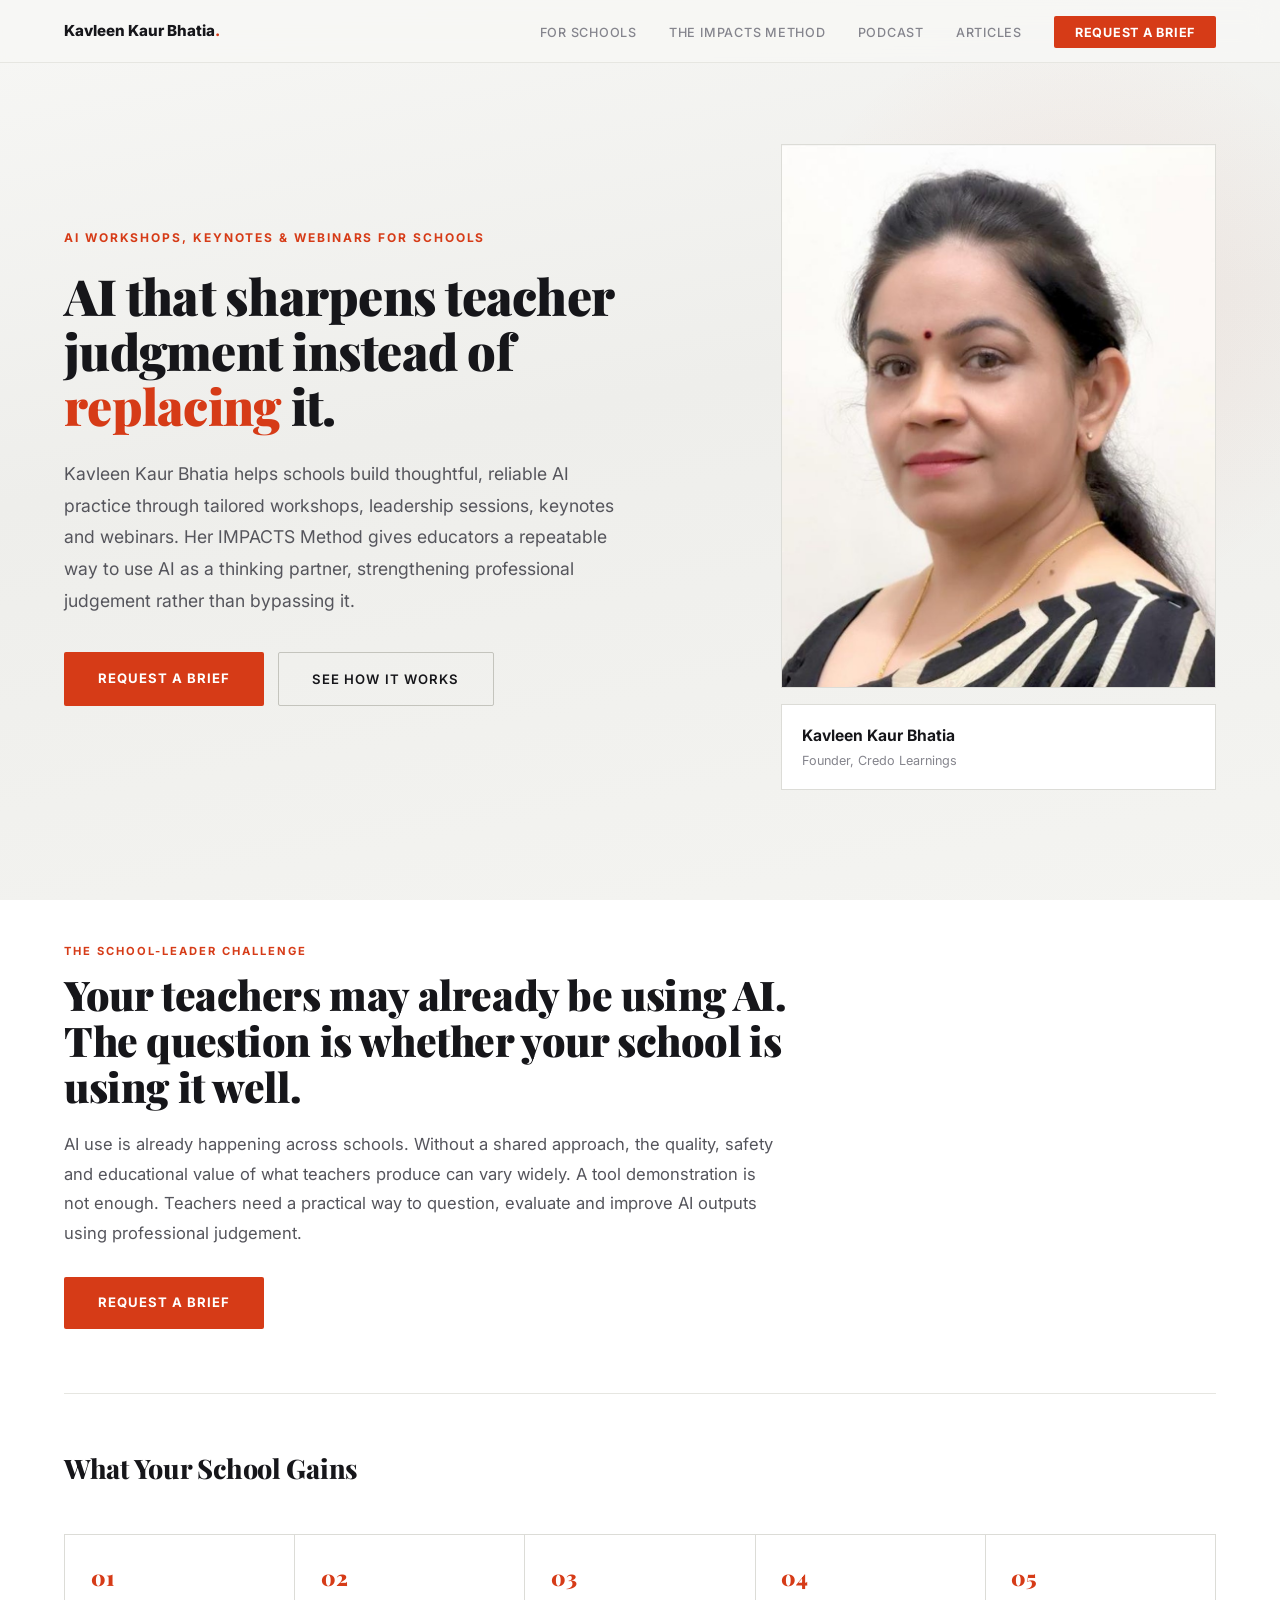
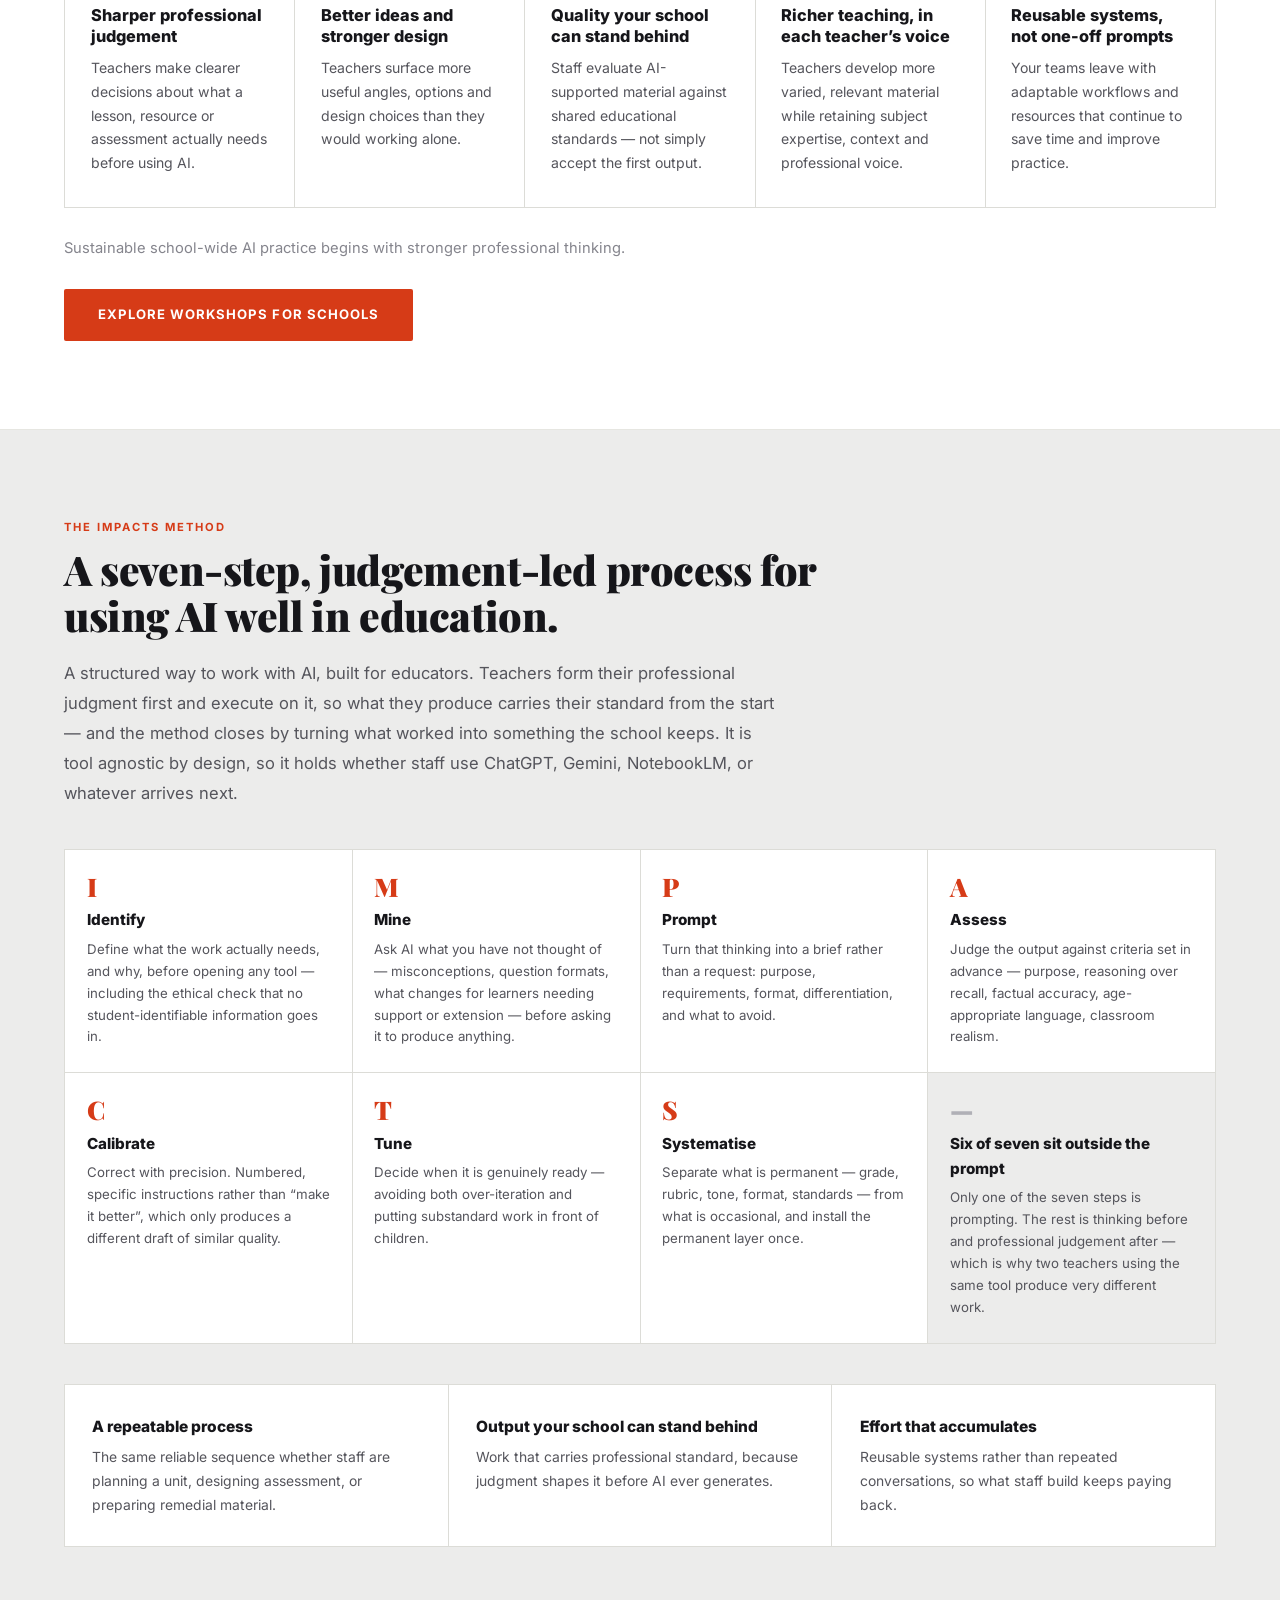
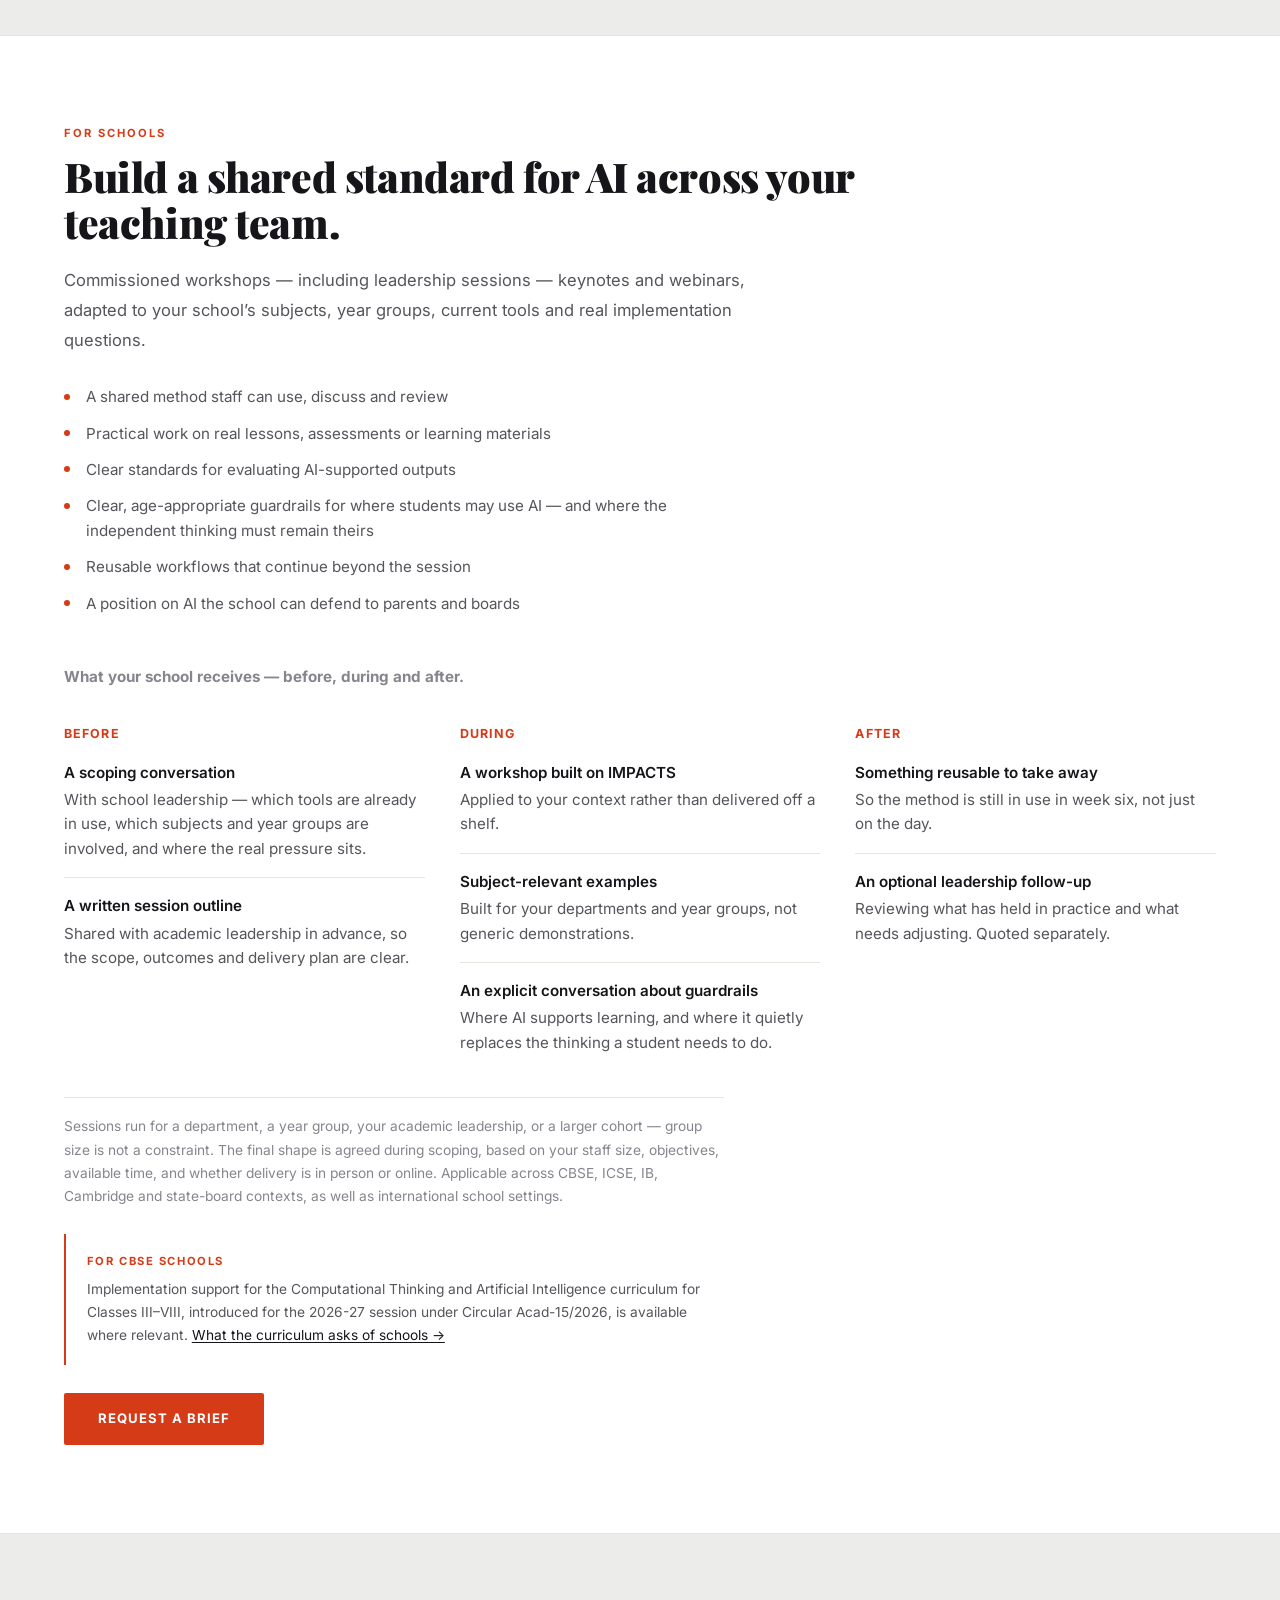
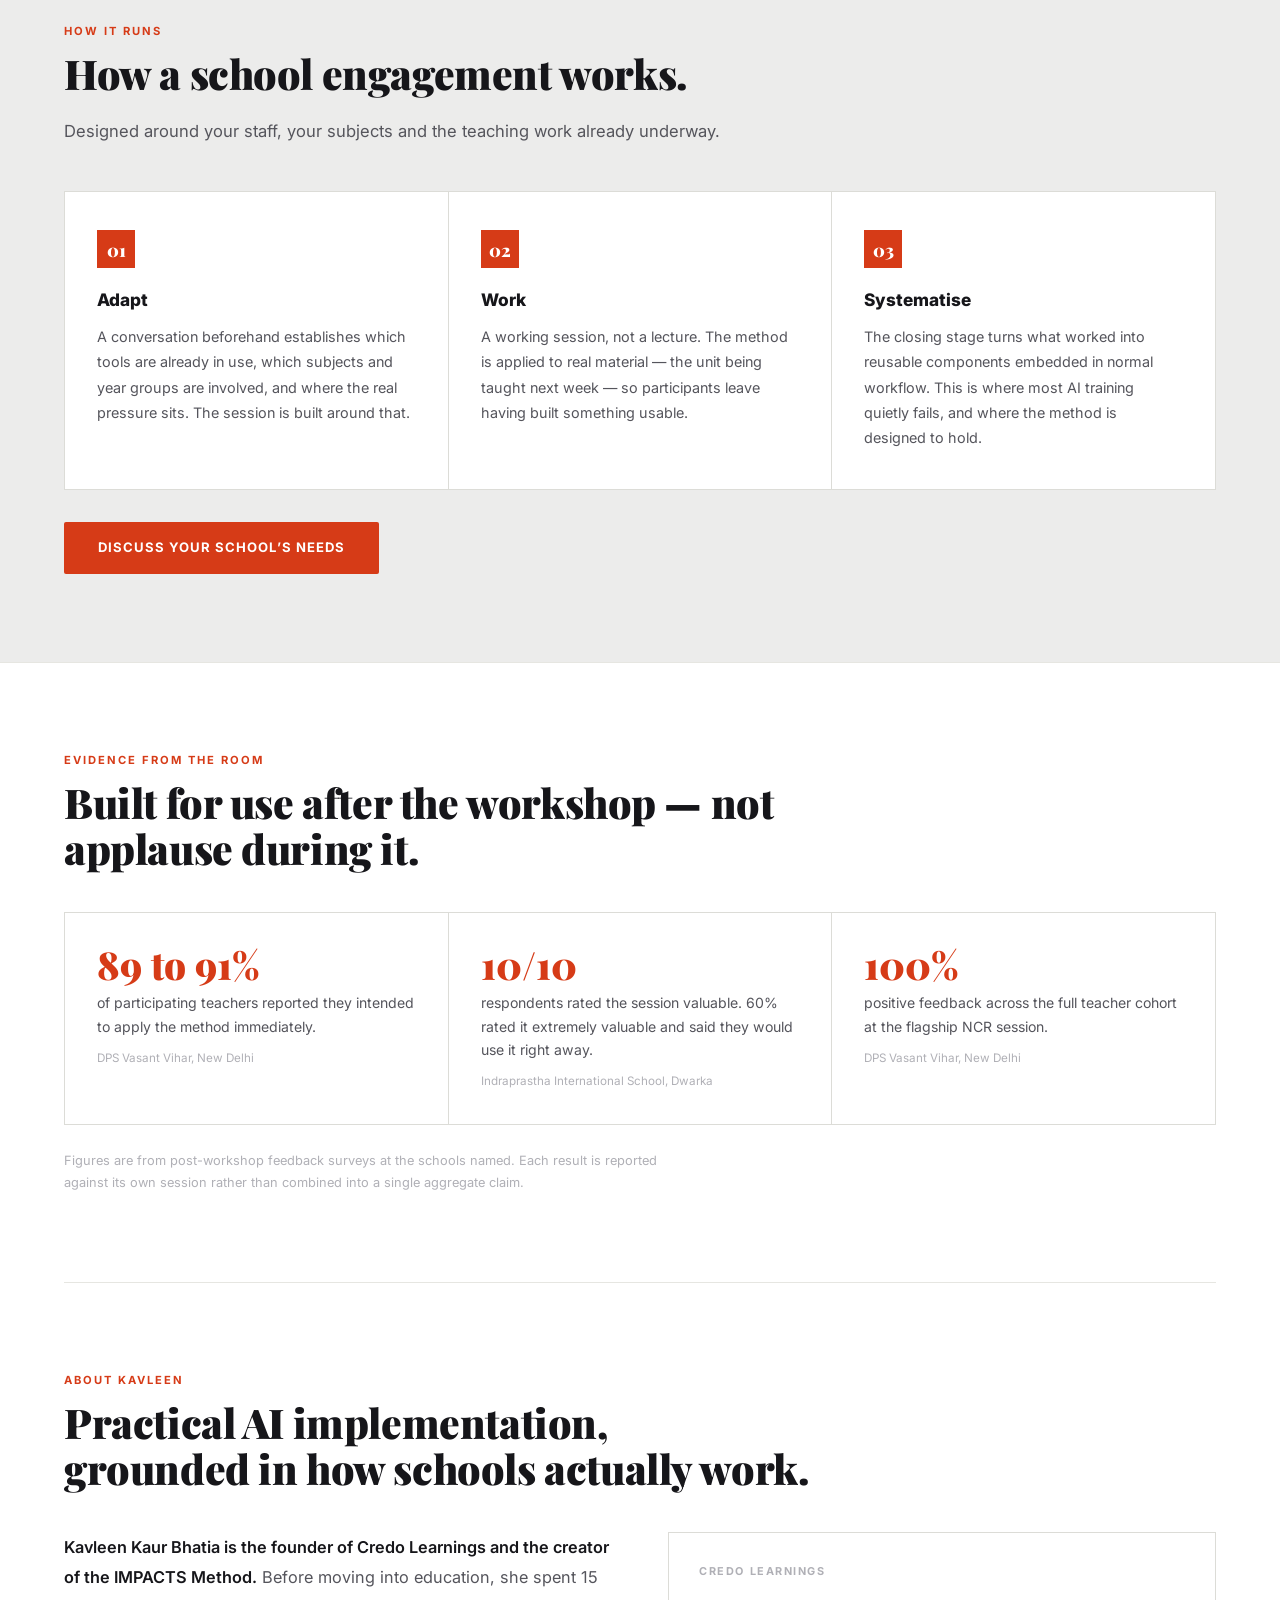
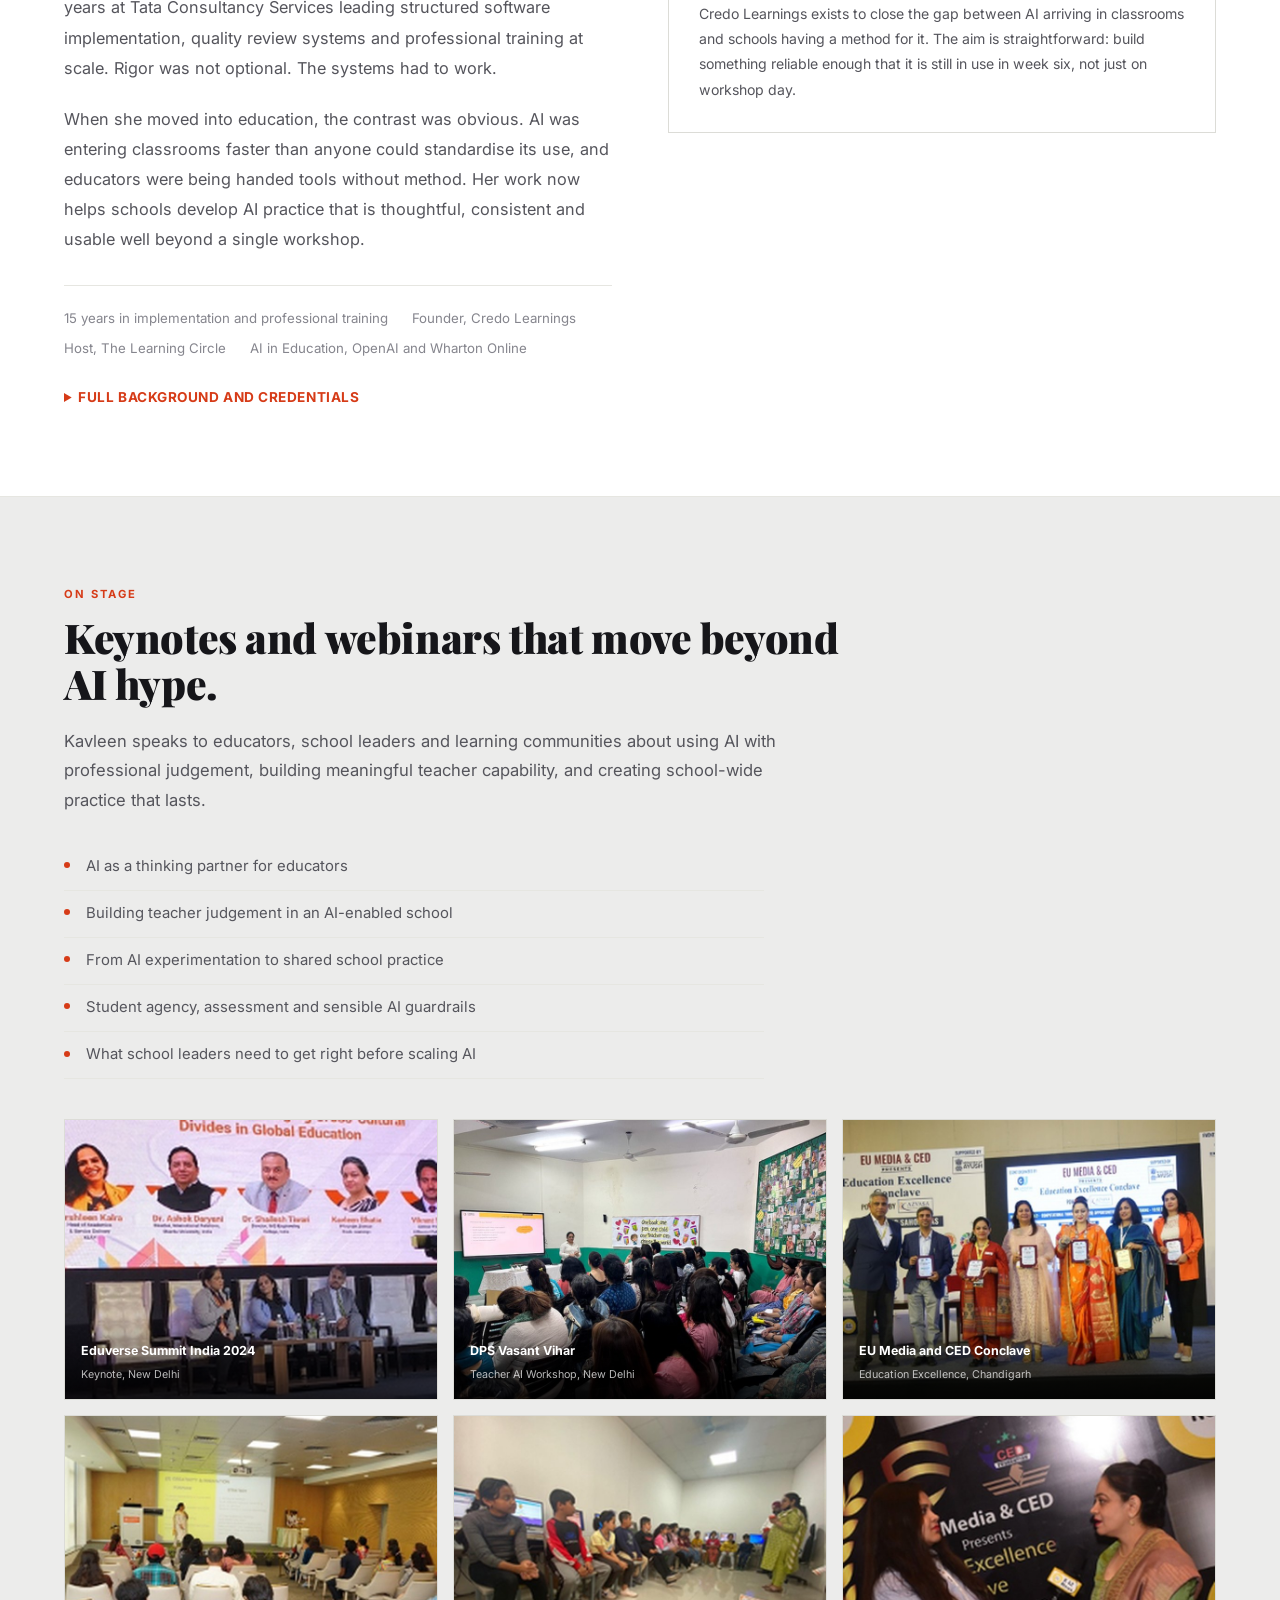
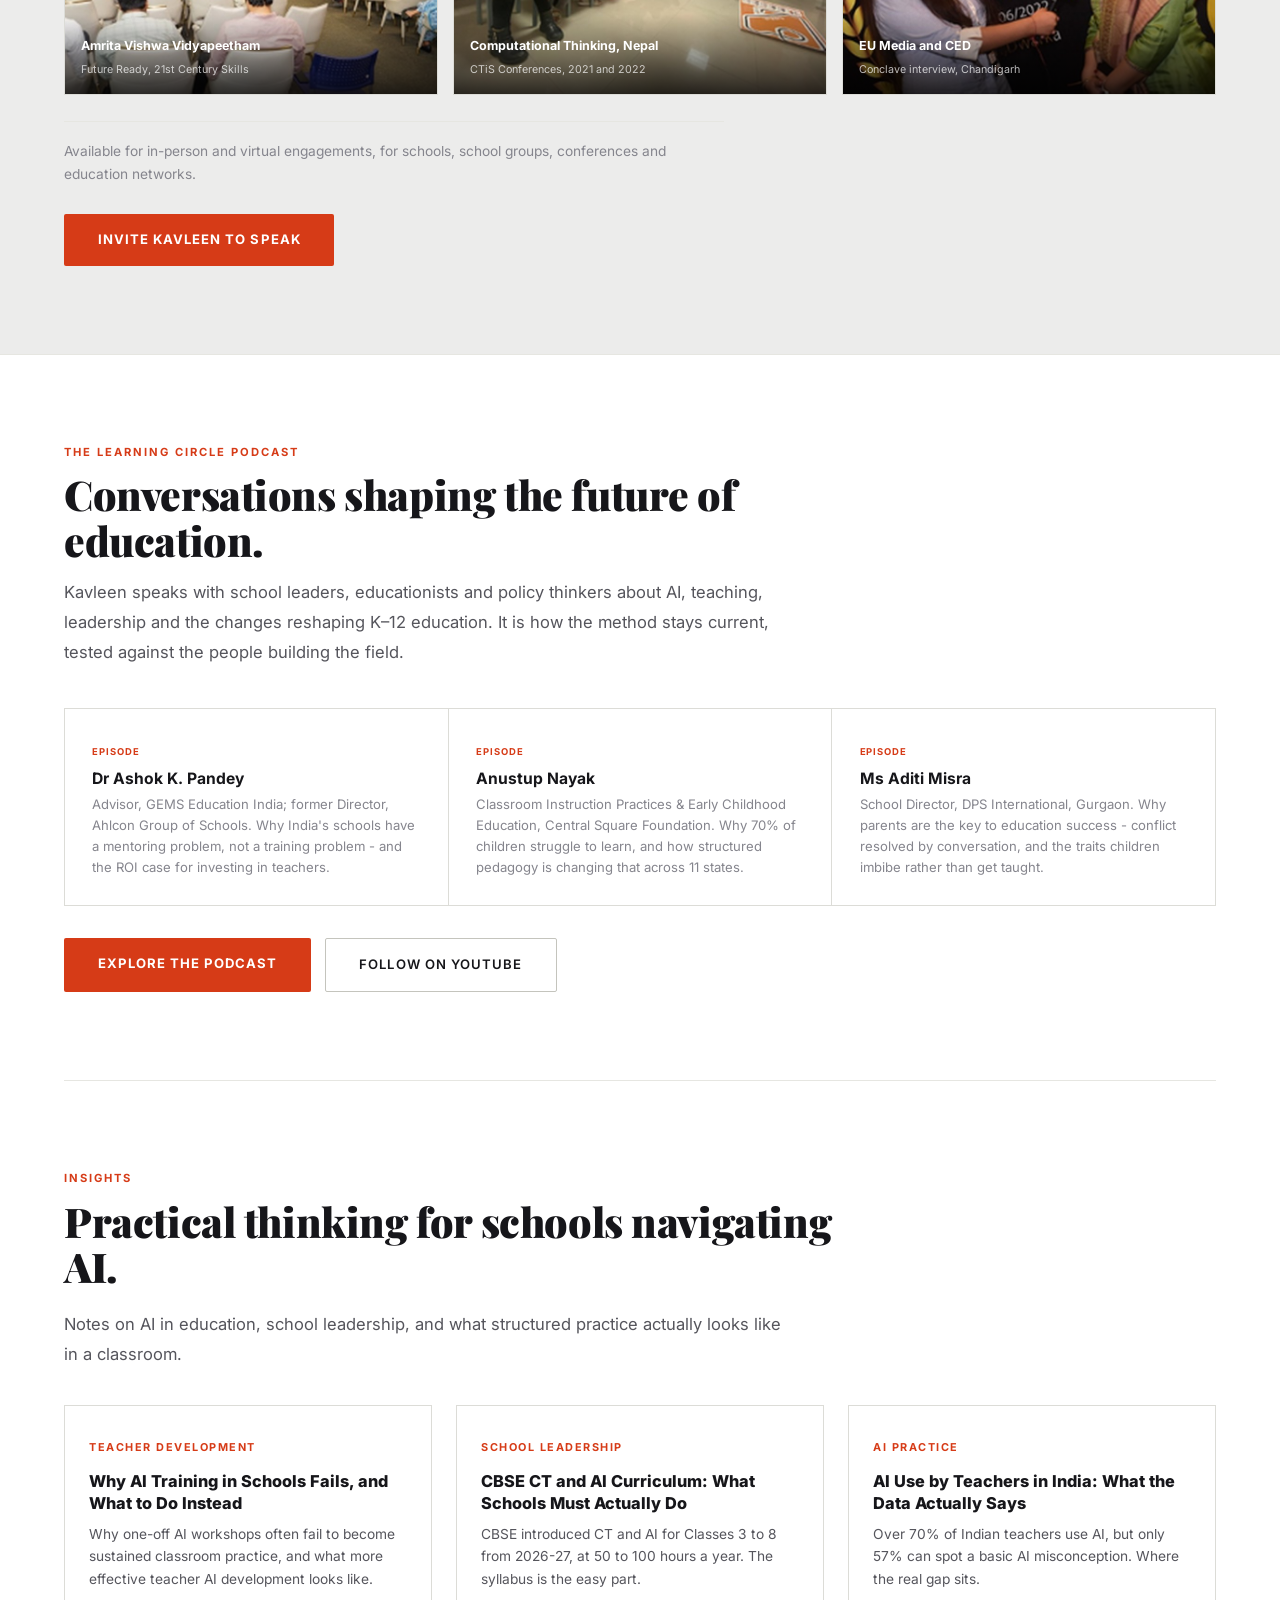
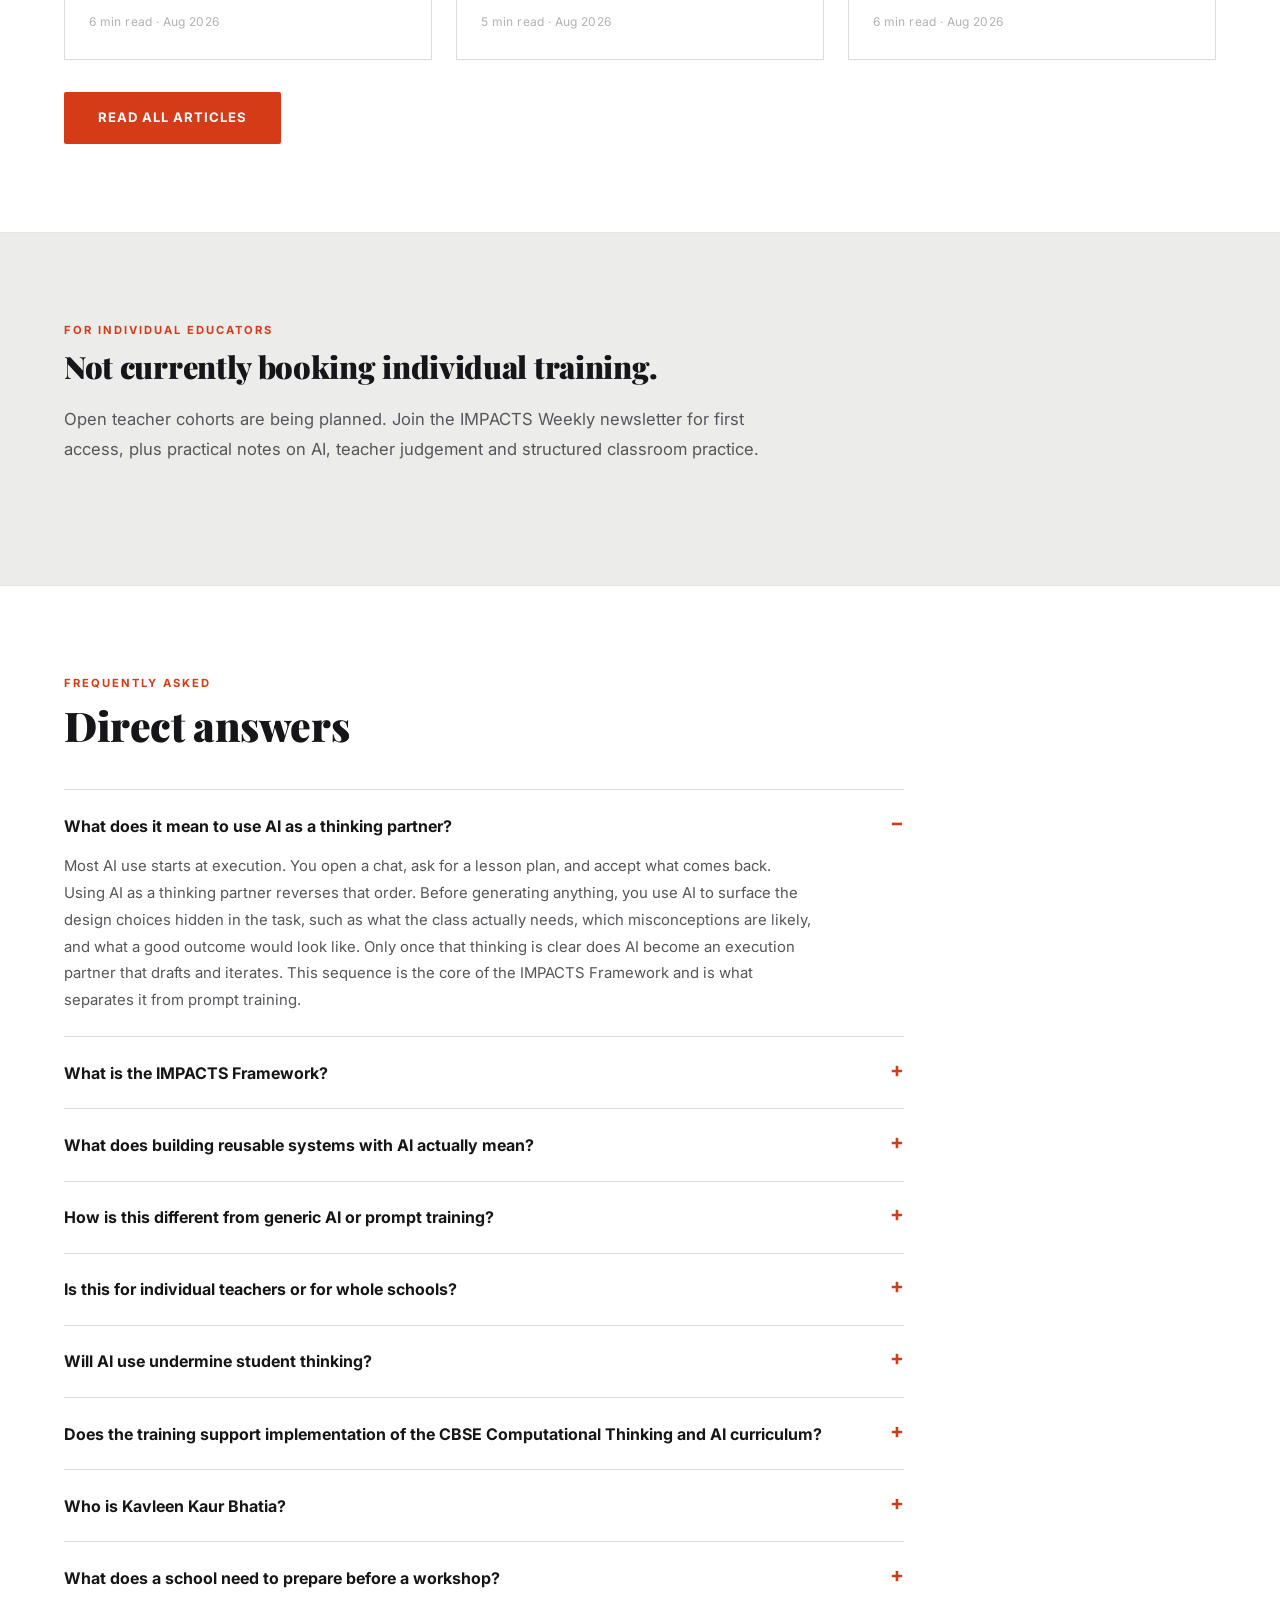
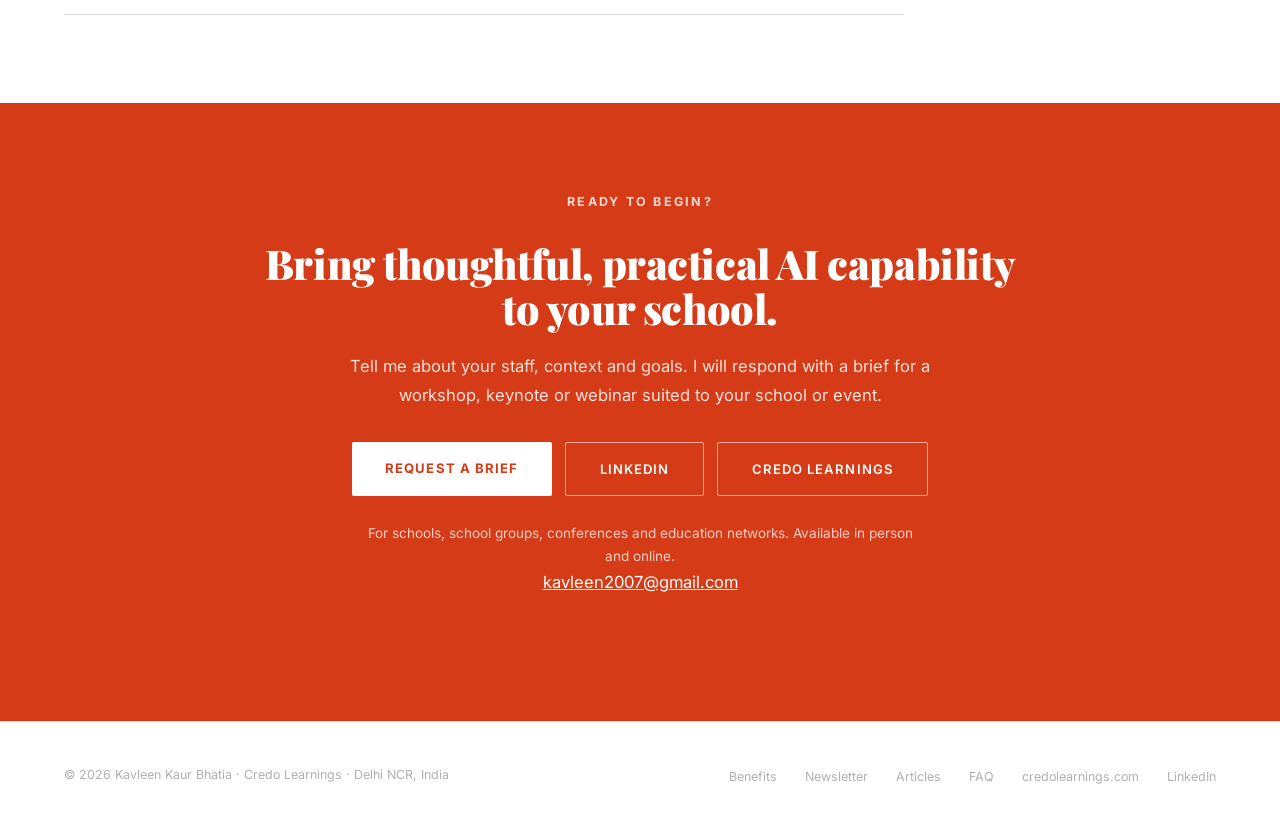
==== commit 08ed52ed: "Refine AI workshop description in index.html Removed unnecessary punctuation and improved sentence s" ====
--- a/index.html
+++ b/index.html
@@ -739,7 +739,7 @@
         <p class="hero-eyebrow">AI Workshops, Keynotes &amp; Webinars for Schools</p>
         <h1>AI that sharpens teacher judgment instead of <em>replacing</em> it.</h1>
         <p class="hero-sub">
-          Kavleen Kaur Bhatia helps schools build thoughtful, reliable AI practice through tailored workshops &mdash; including leadership sessions &mdash; keynotes and webinars. Her IMPACTS Method gives educators a repeatable way to use AI as a thinking partner&mdash;strengthening professional judgement rather than bypassing it.
+          Kavleen Kaur Bhatia helps schools build thoughtful, reliable AI practice through tailored workshops, leadership sessions, keynotes and webinars. Her IMPACTS Method gives educators a repeatable way to use AI as a thinking partner, strengthening professional judgement rather than bypassing it.
         </p>
         <div class="hero-btns">
           <a href="/schools#enquire" class="btn-primary">Request a Brief</a>
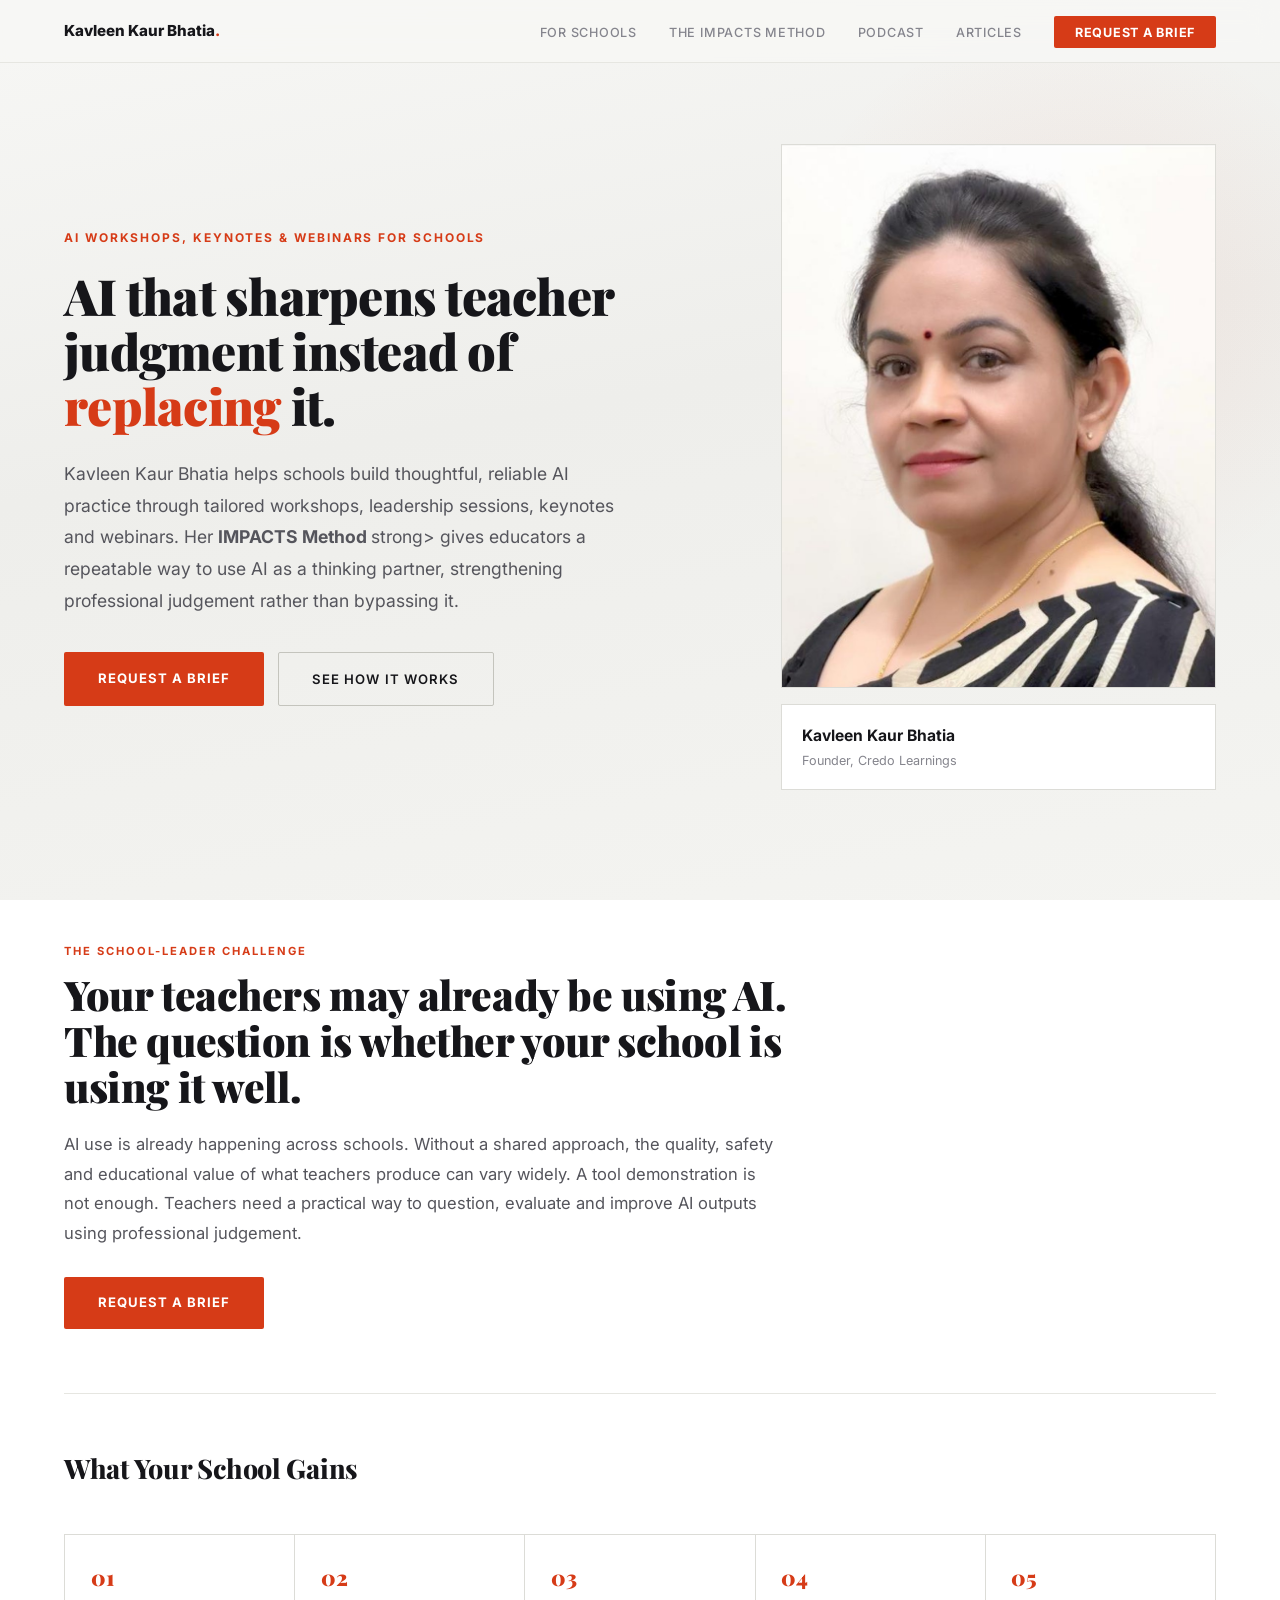
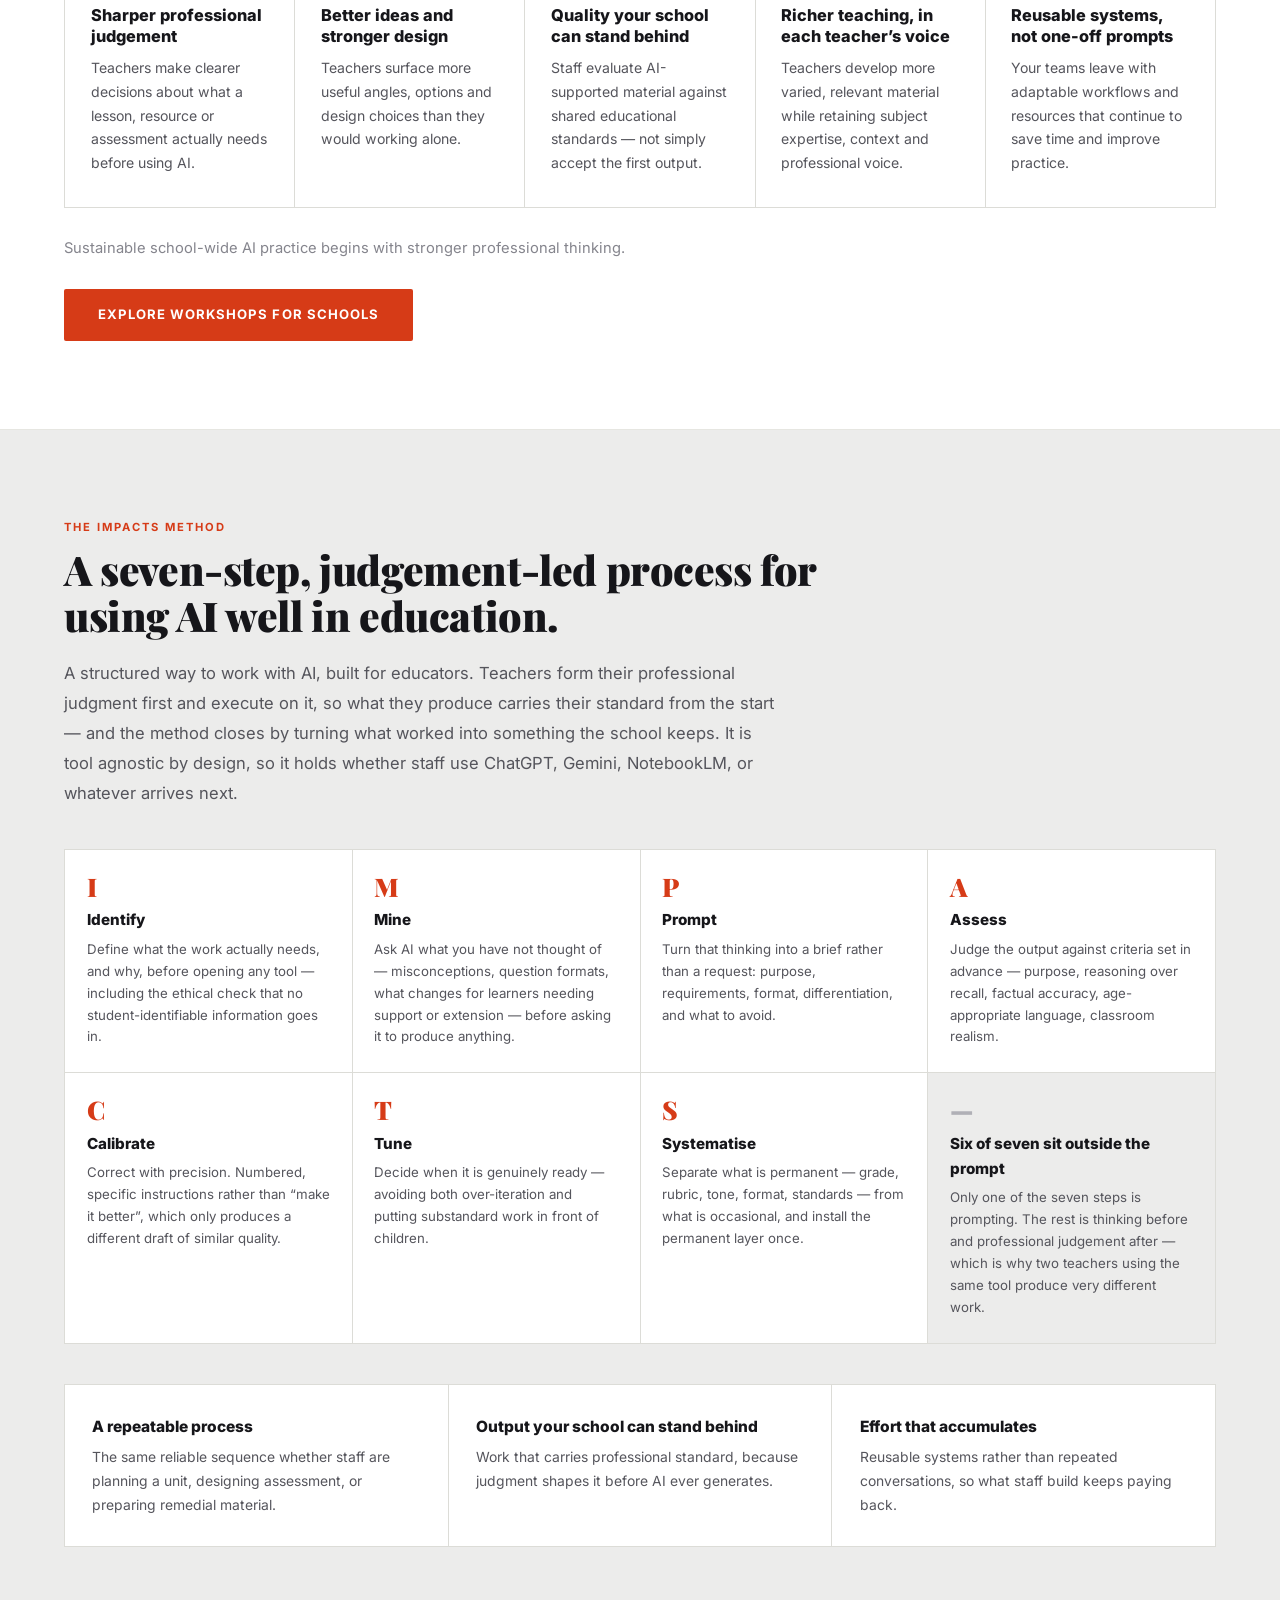
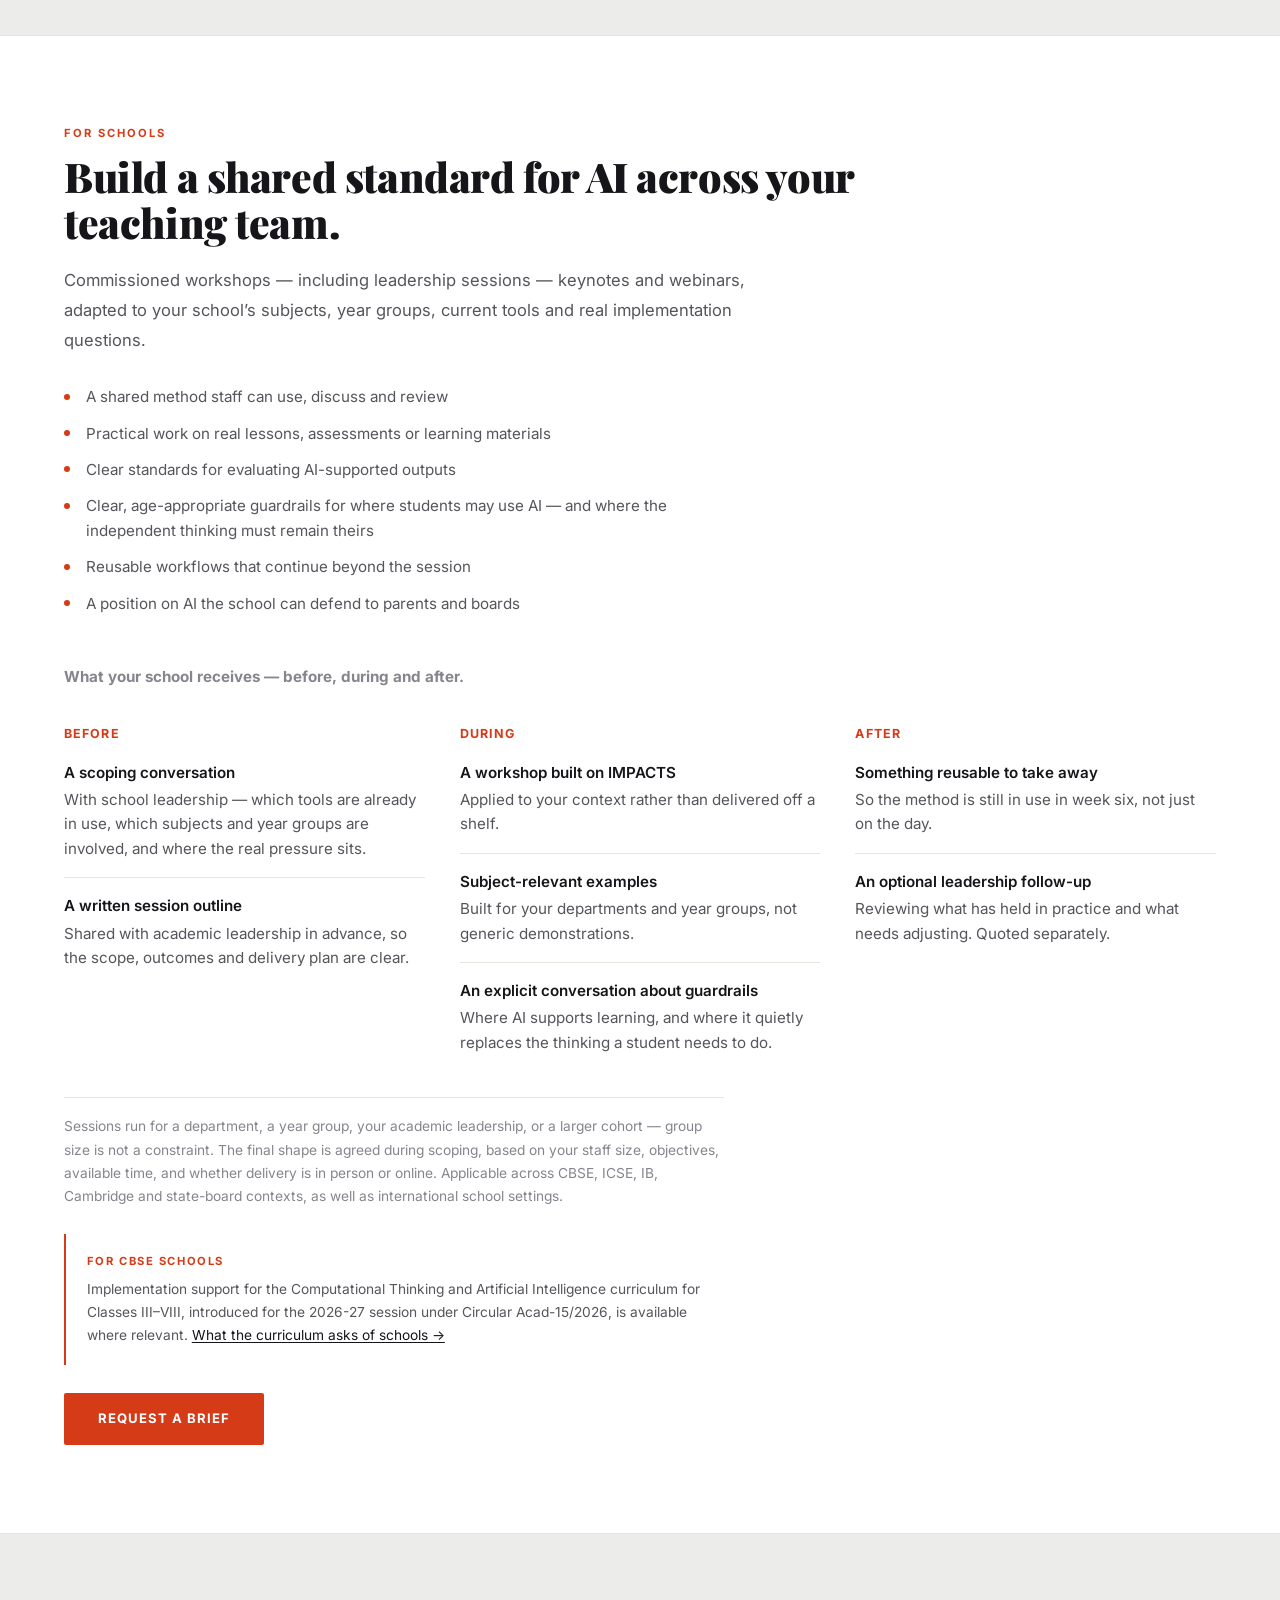
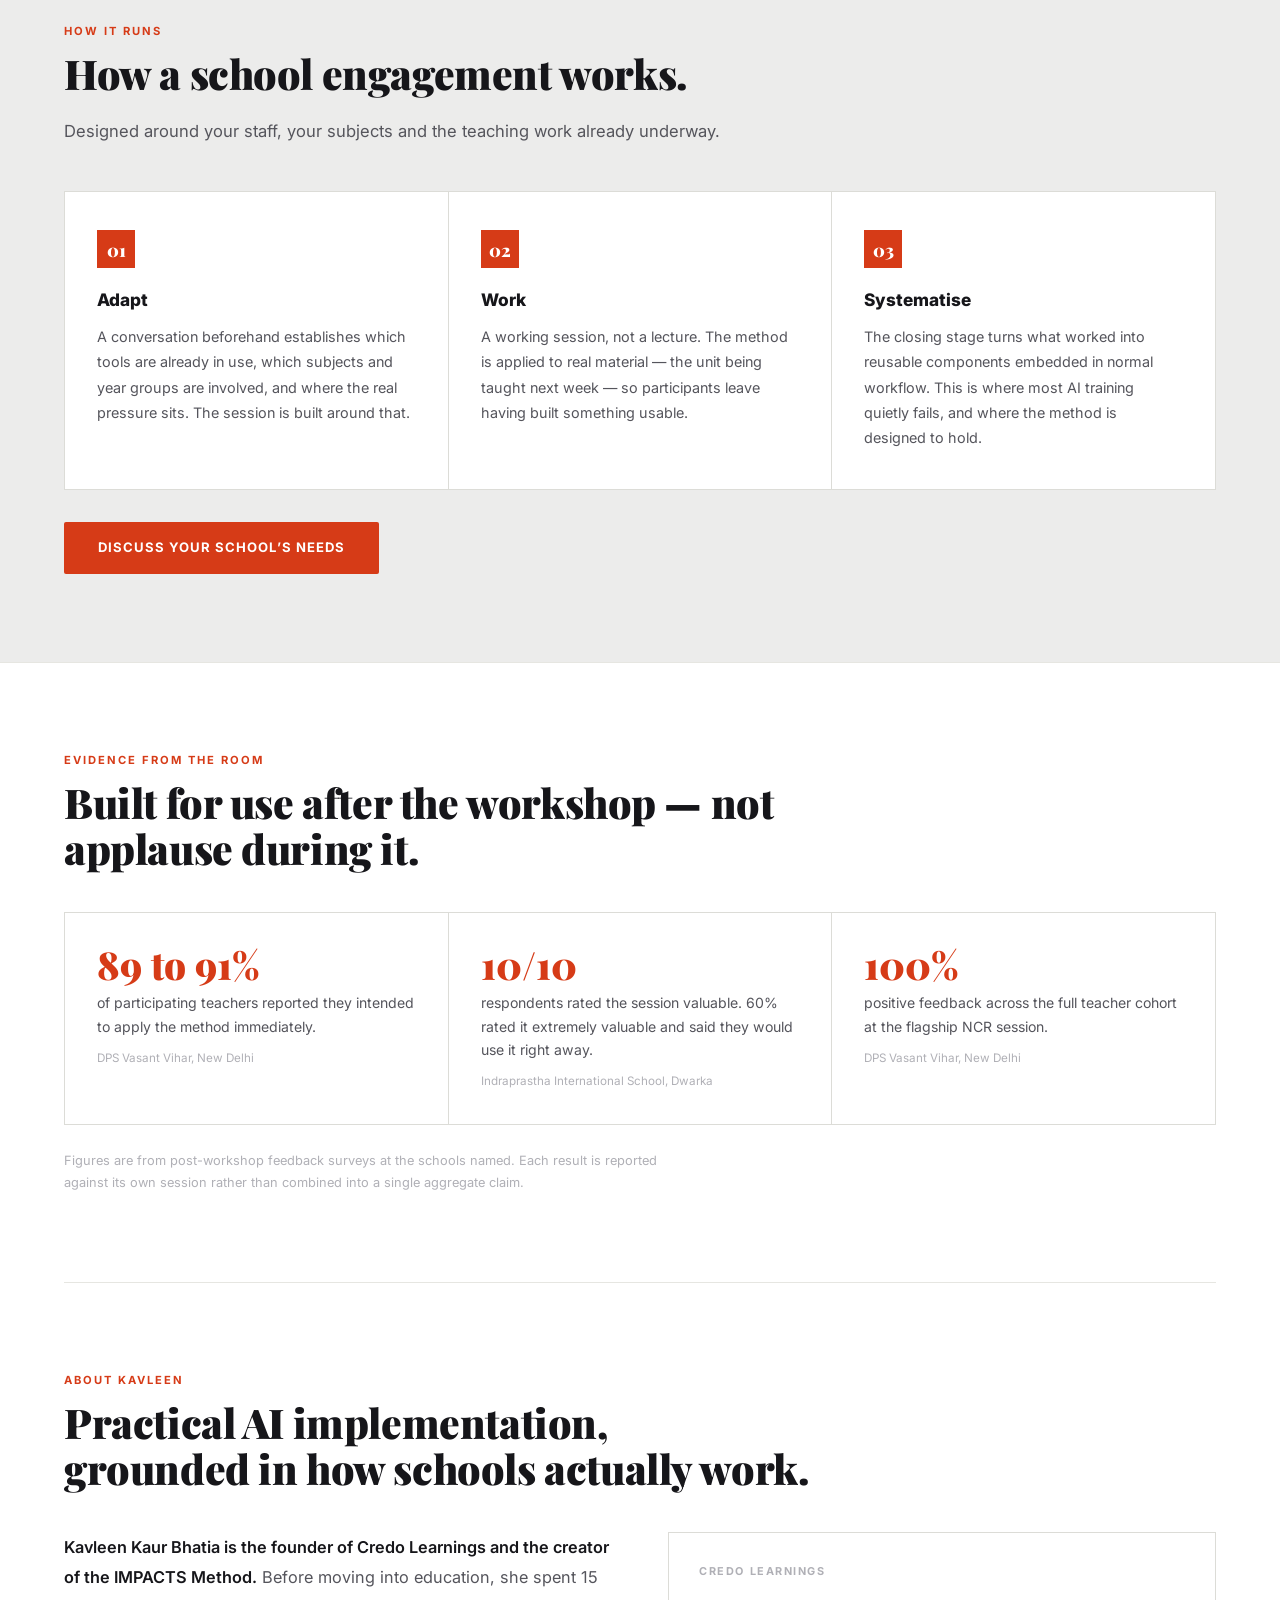
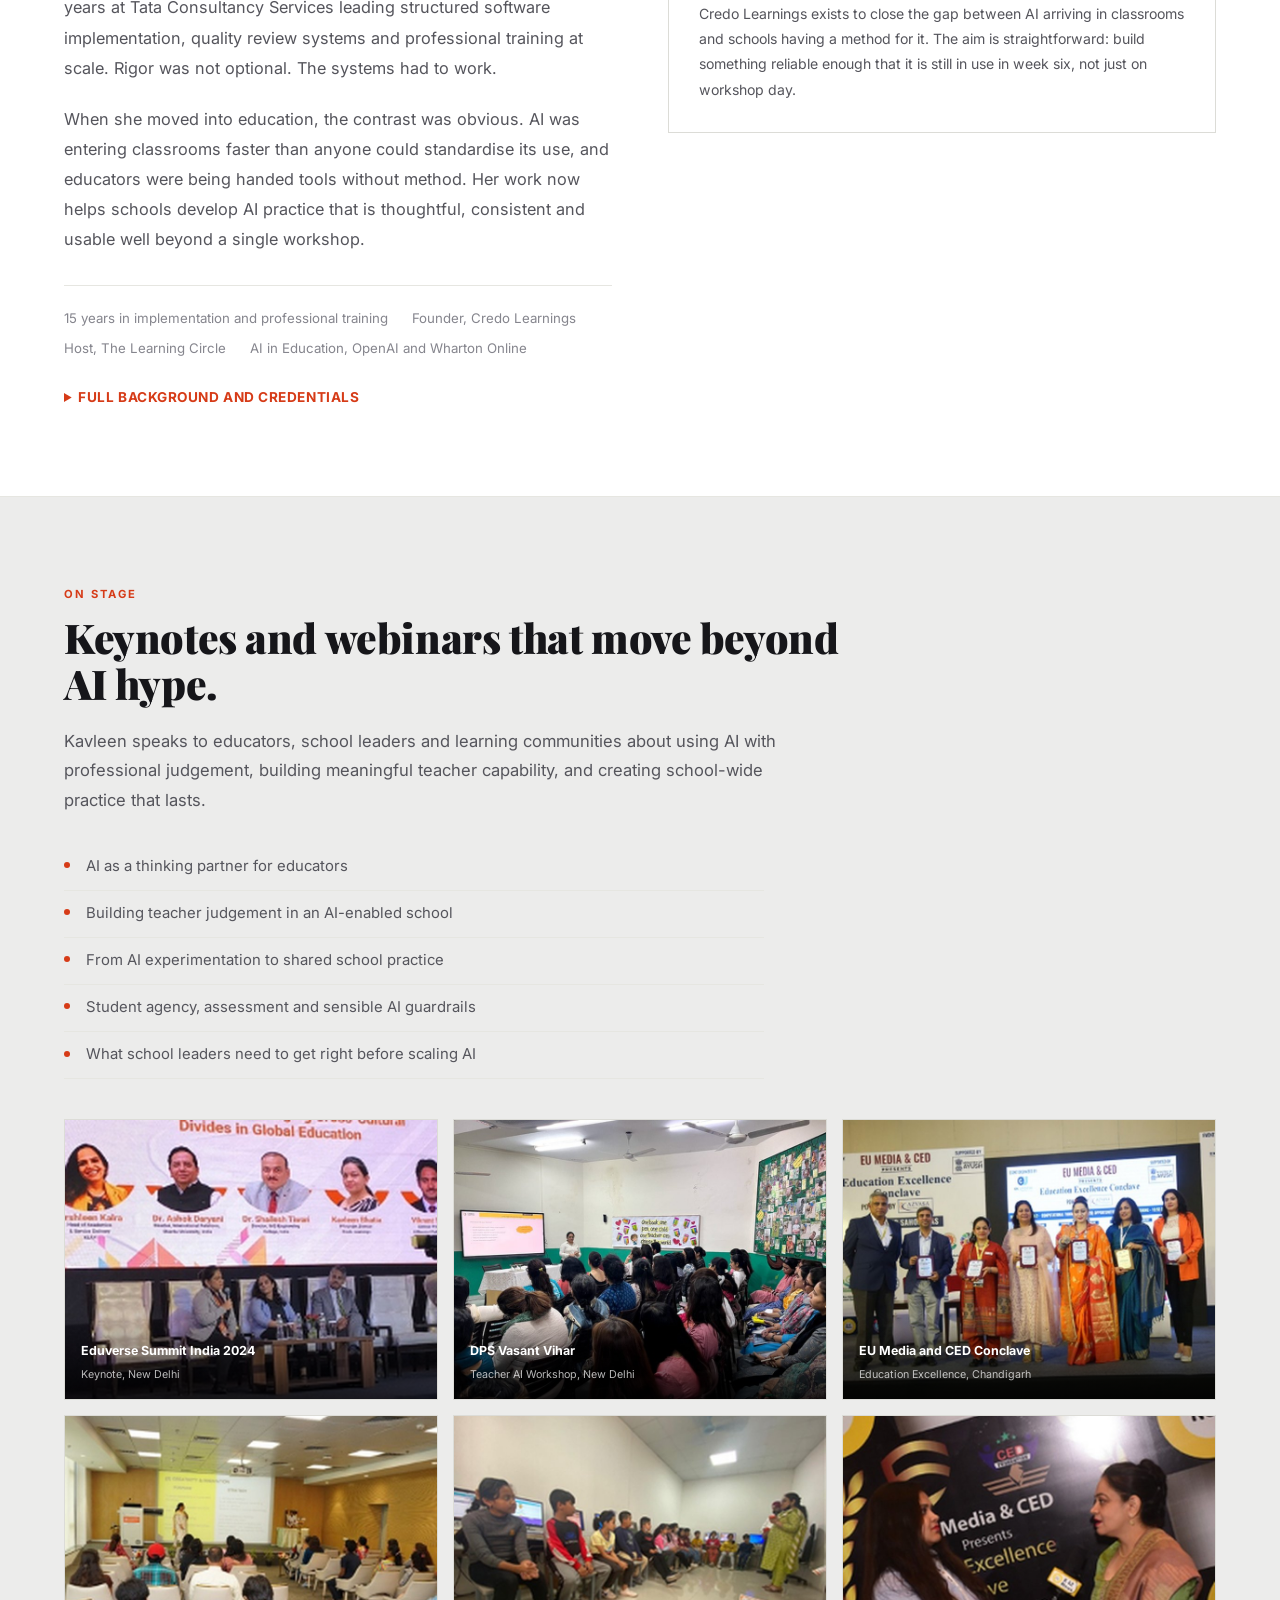
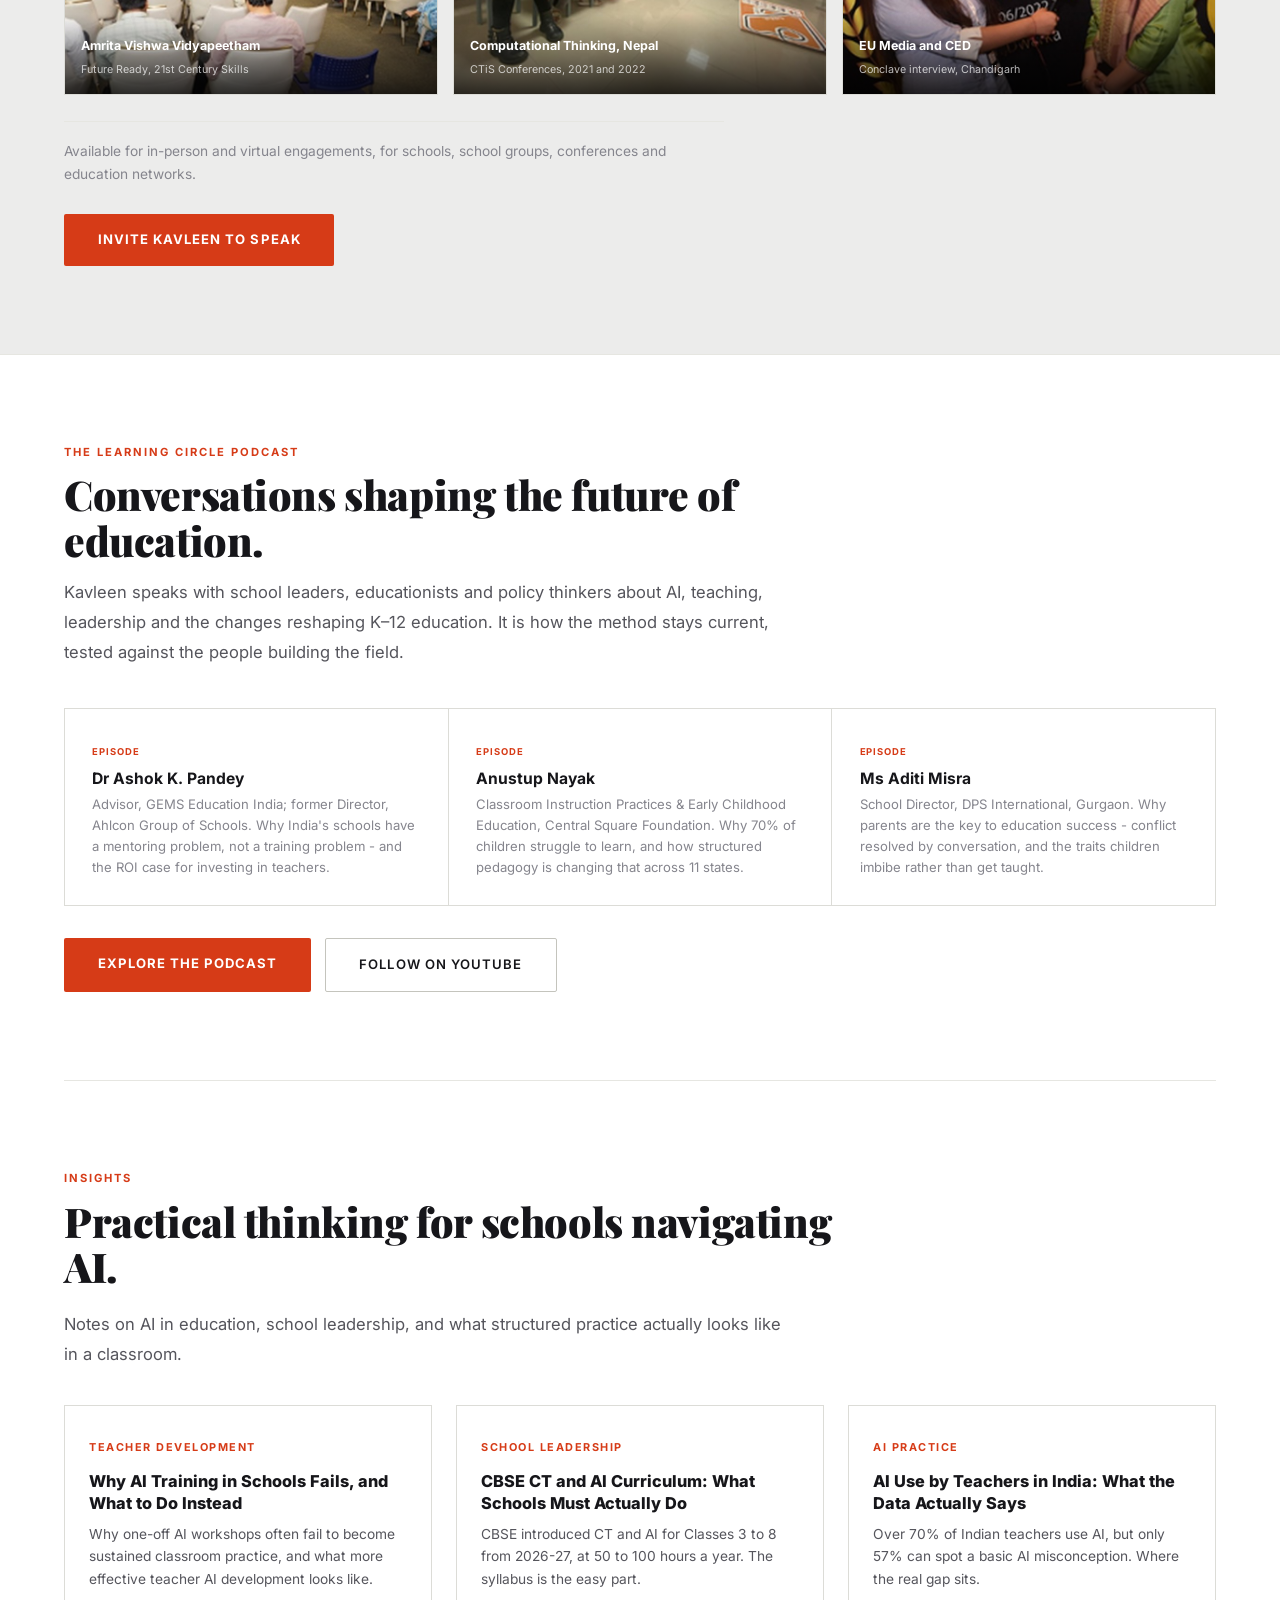
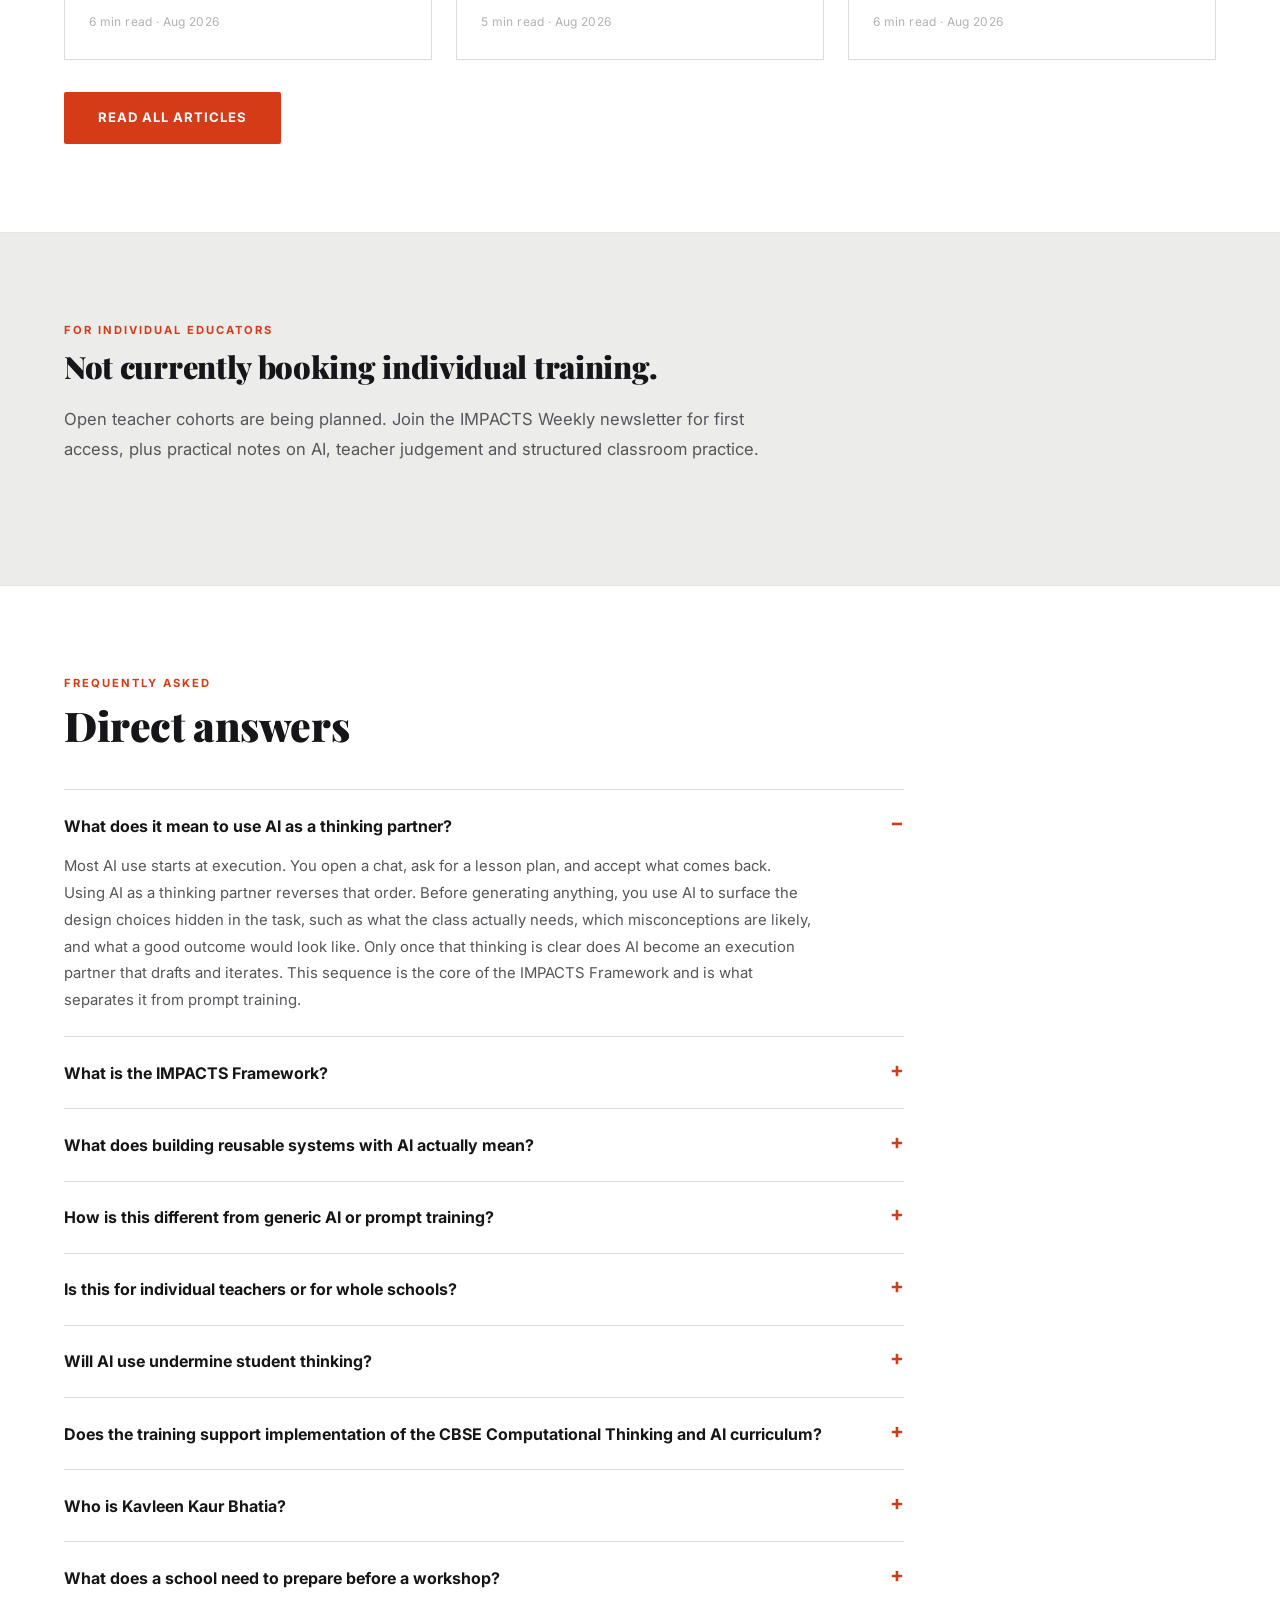
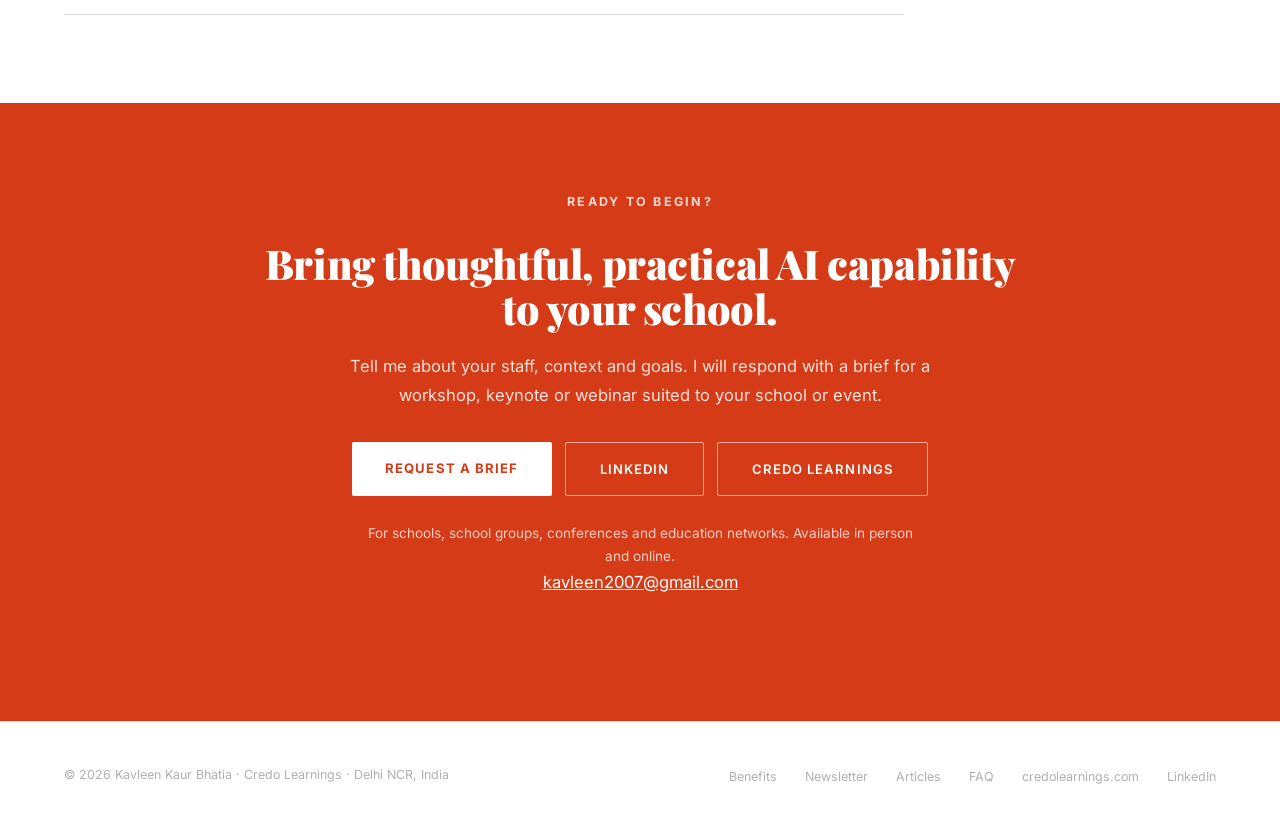
==== commit 0389f1cc: "Enhance description of AI workshops Updated the description of Kavleen Kaur Bhatia's workshops to em" ====
--- a/index.html
+++ b/index.html
@@ -739,7 +739,7 @@
         <p class="hero-eyebrow">AI Workshops, Keynotes &amp; Webinars for Schools</p>
         <h1>AI that sharpens teacher judgment instead of <em>replacing</em> it.</h1>
         <p class="hero-sub">
-          Kavleen Kaur Bhatia helps schools build thoughtful, reliable AI practice through tailored workshops, leadership sessions, keynotes and webinars. Her IMPACTS Method gives educators a repeatable way to use AI as a thinking partner, strengthening professional judgement rather than bypassing it.
+          Kavleen Kaur Bhatia helps schools build thoughtful, reliable AI practice through tailored workshops, leadership sessions, keynotes and webinars. Her <strong> IMPACTS Method </strong>strong> gives educators a repeatable way to use AI as a thinking partner, strengthening professional judgement rather than bypassing it.
         </p>
         <div class="hero-btns">
           <a href="/schools#enquire" class="btn-primary">Request a Brief</a>
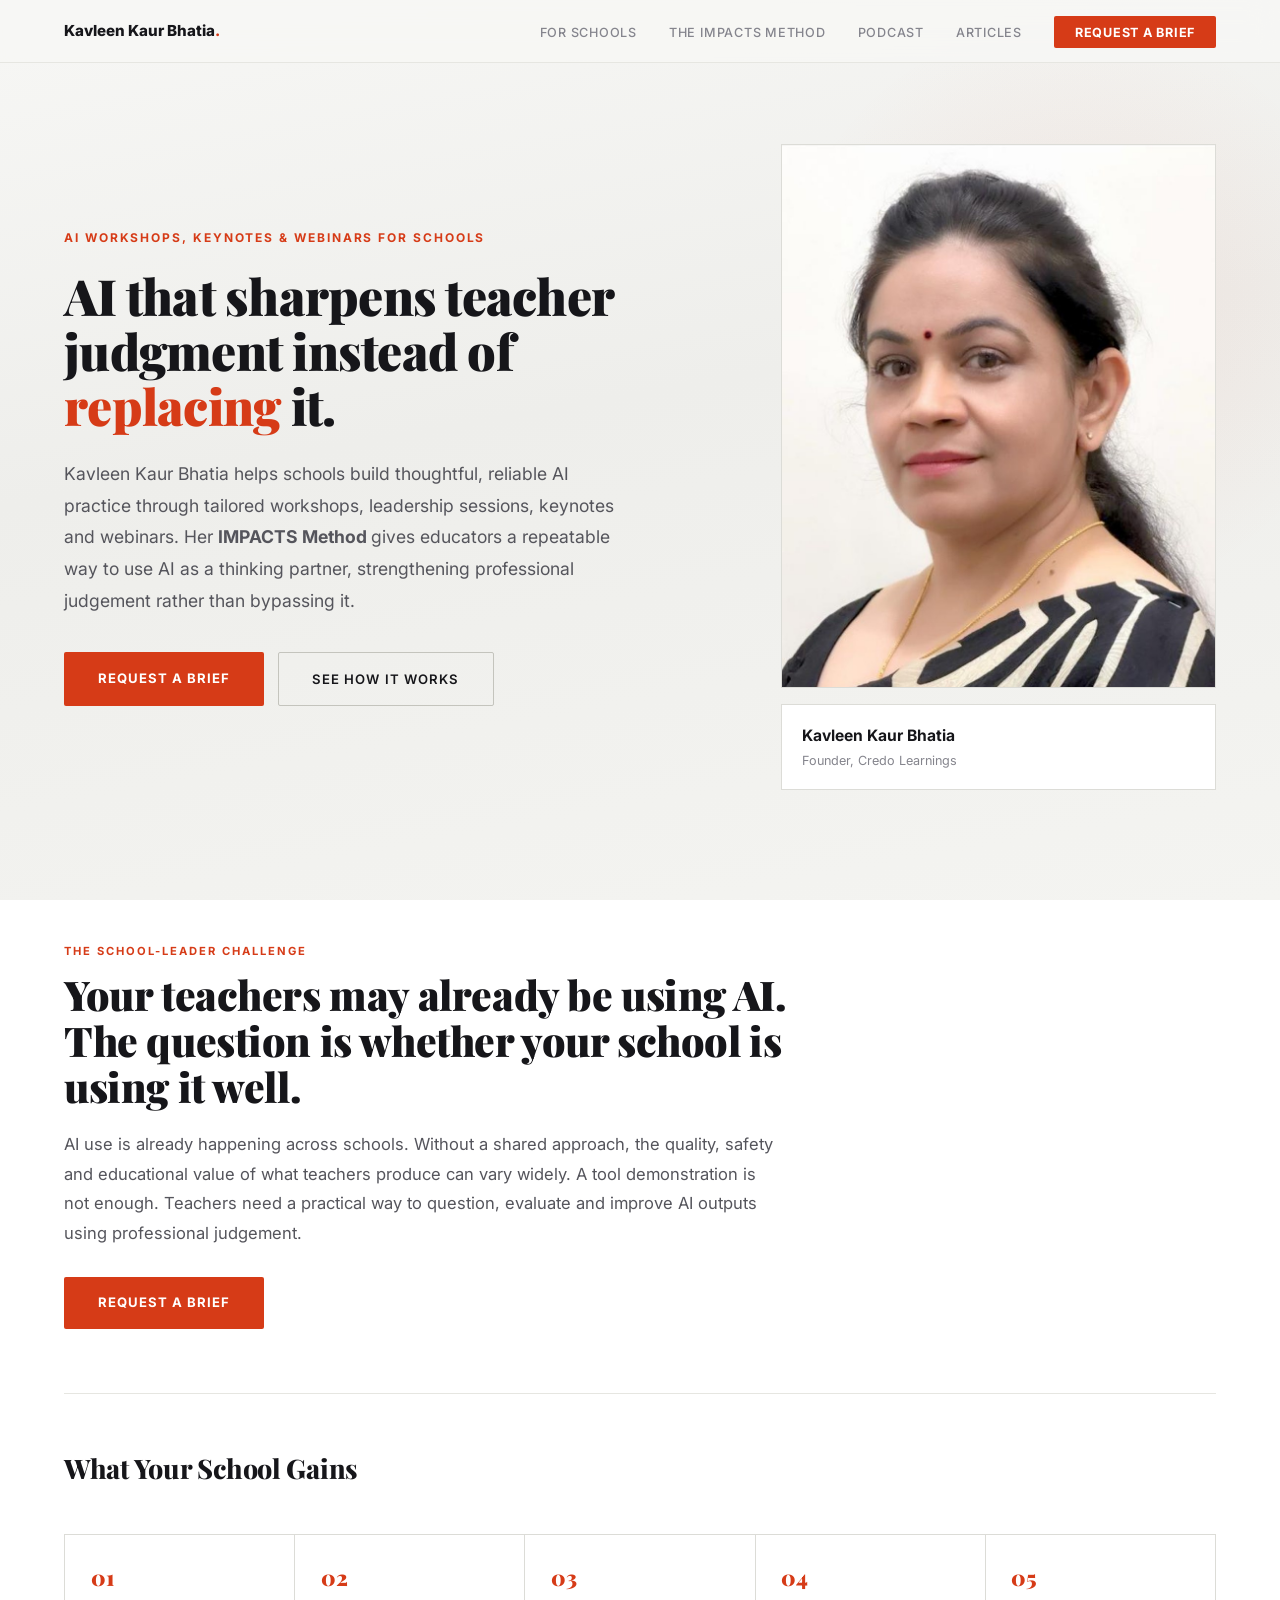
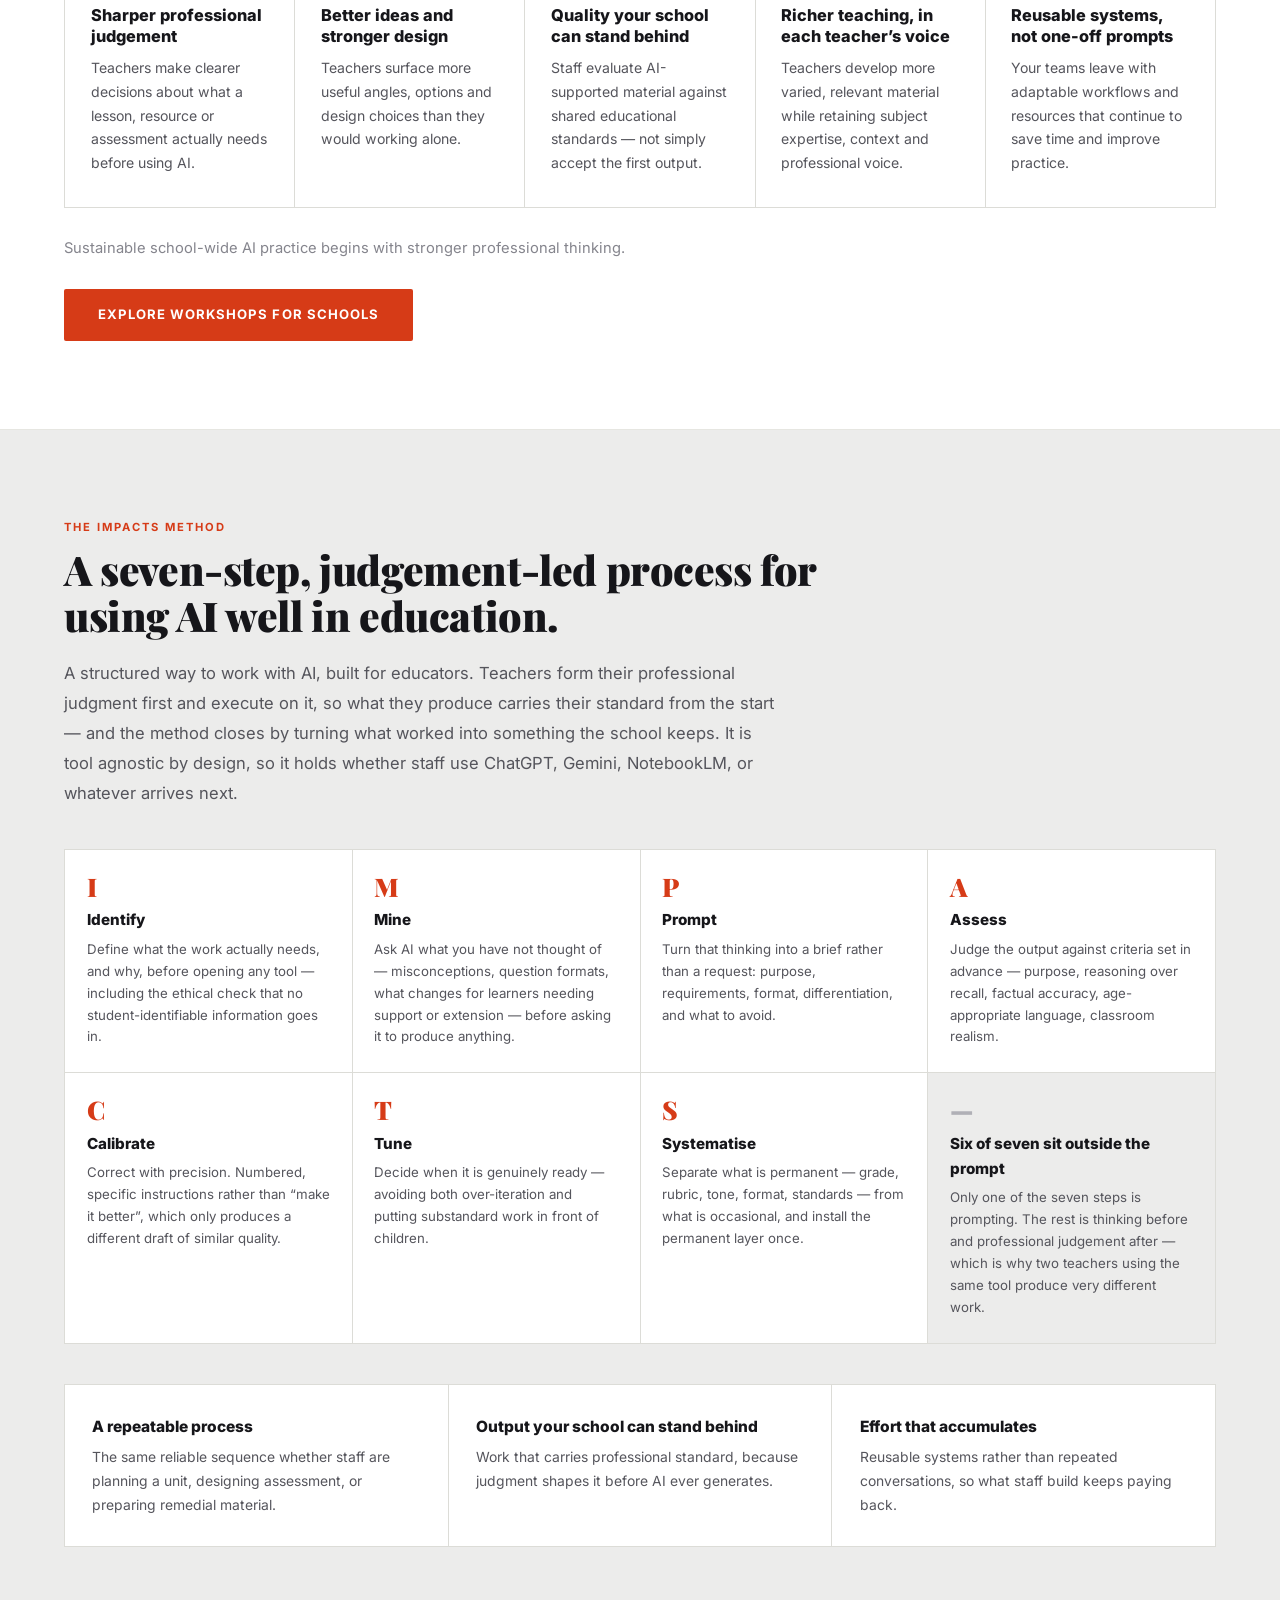
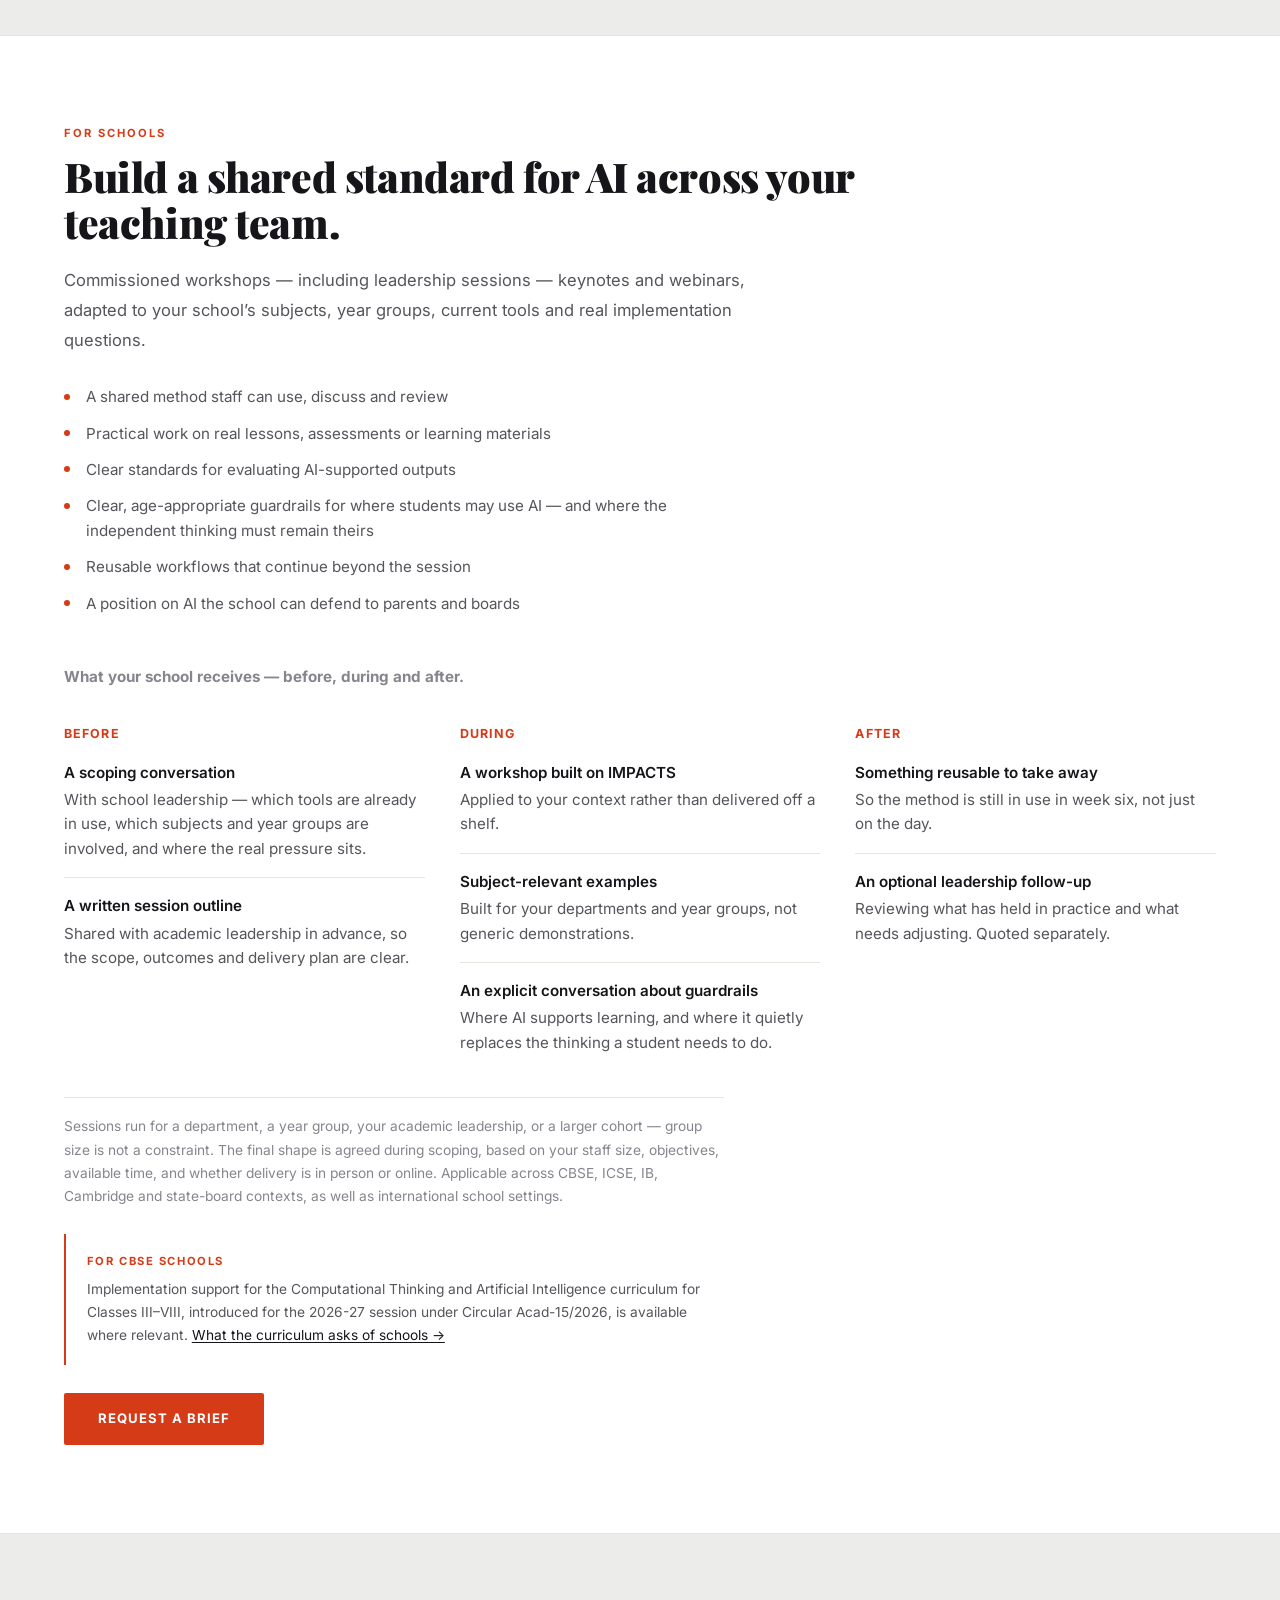
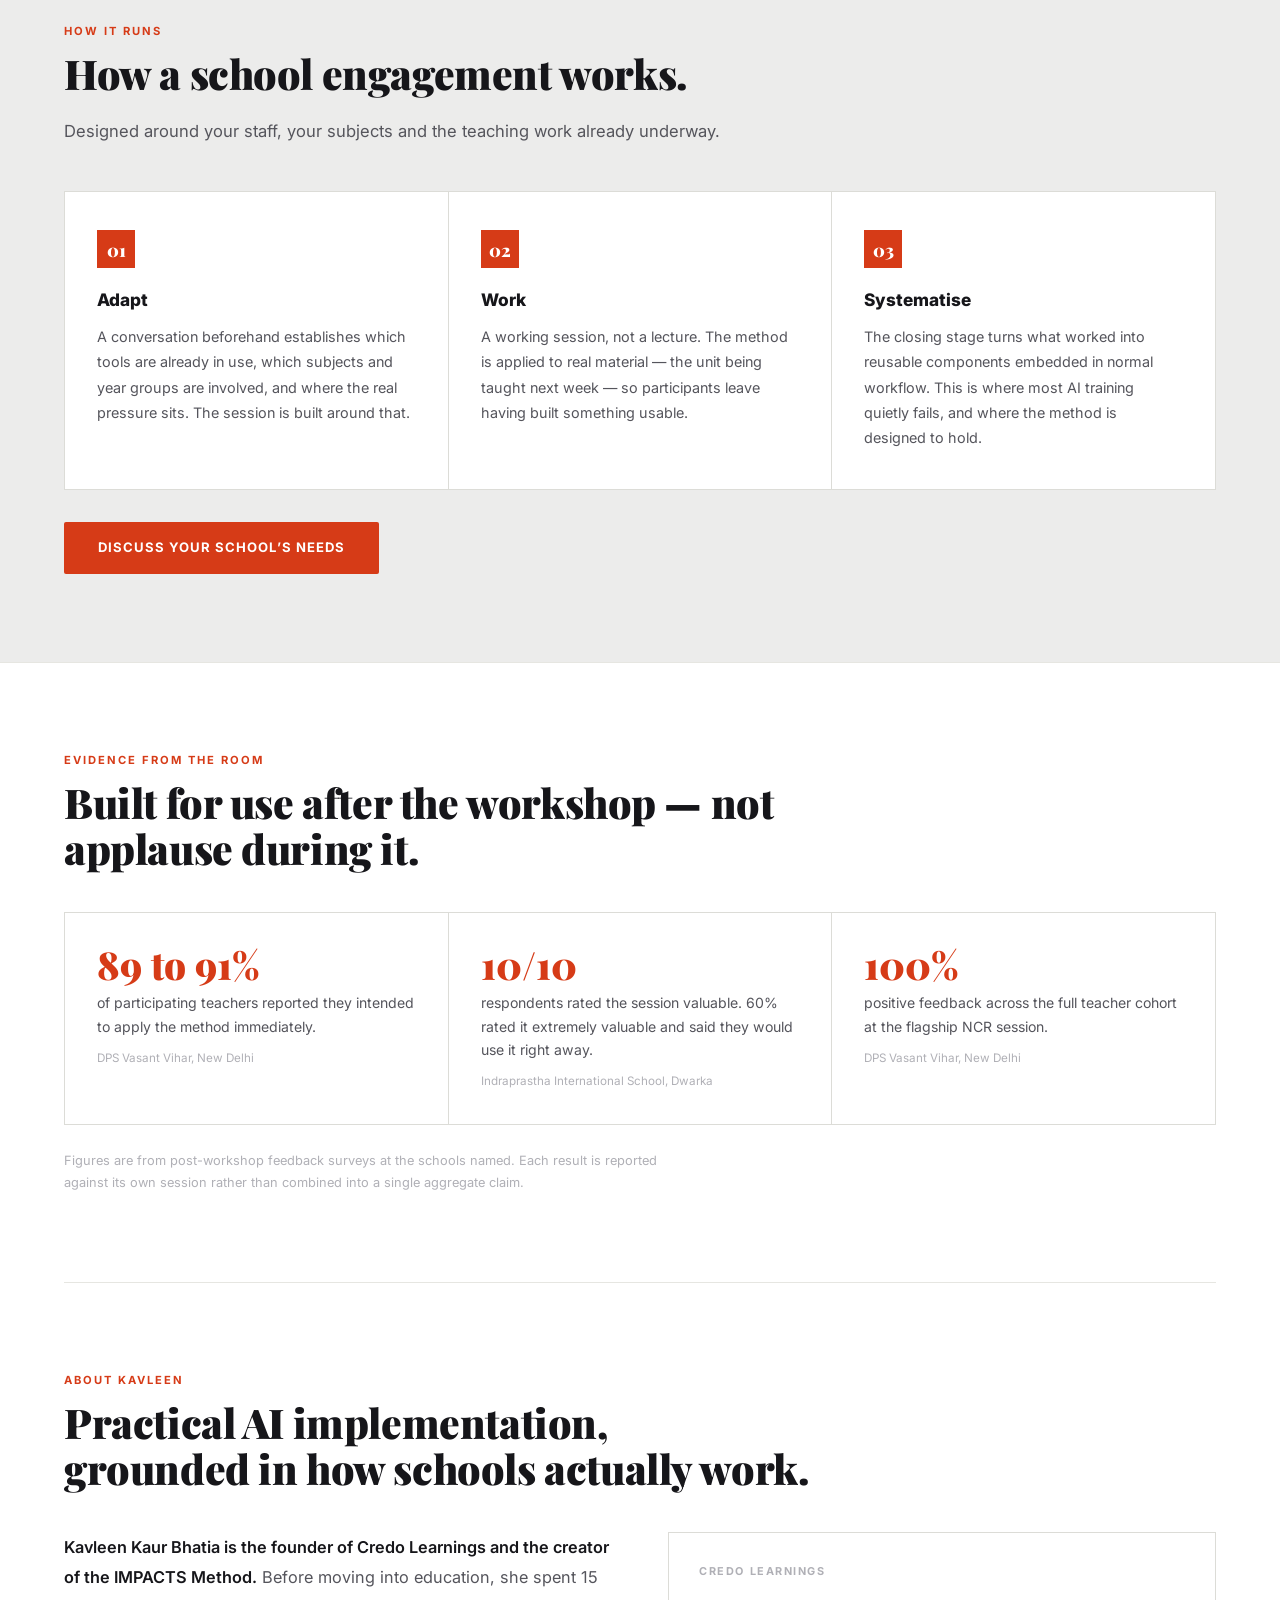
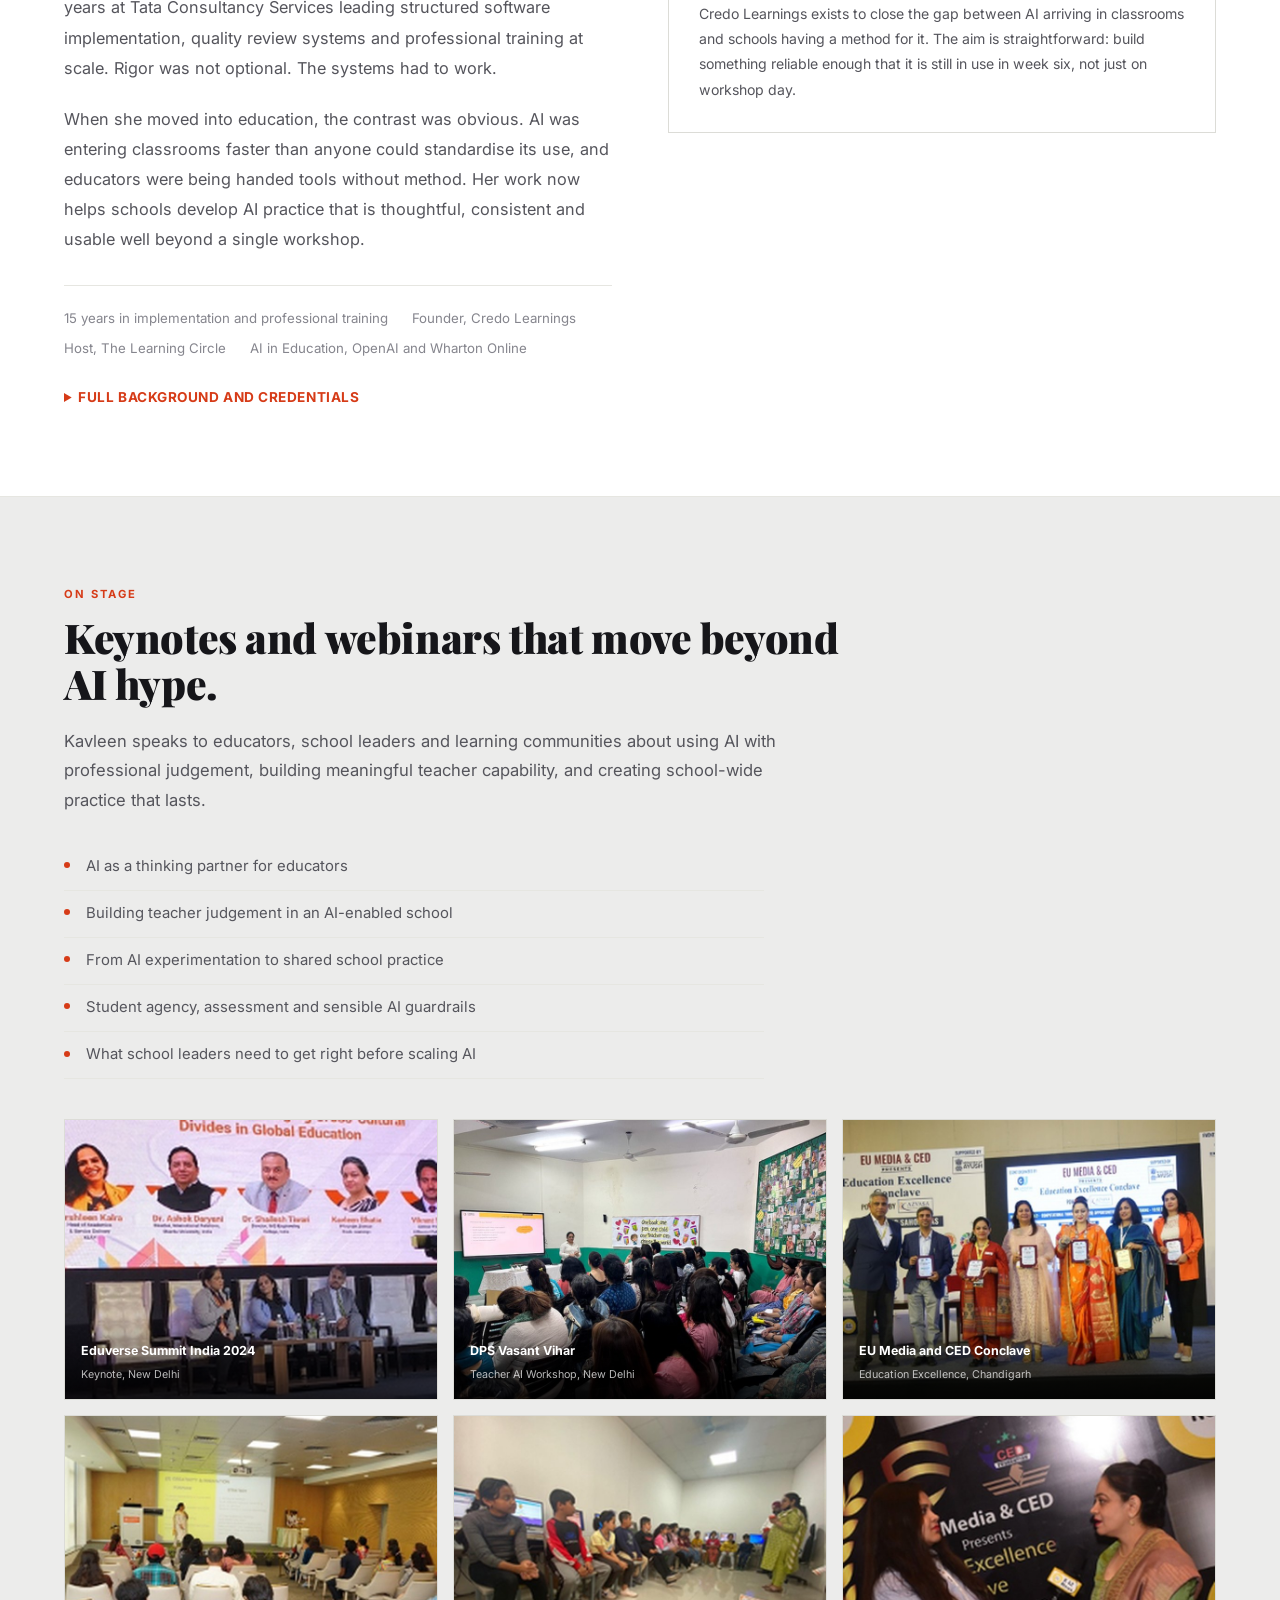
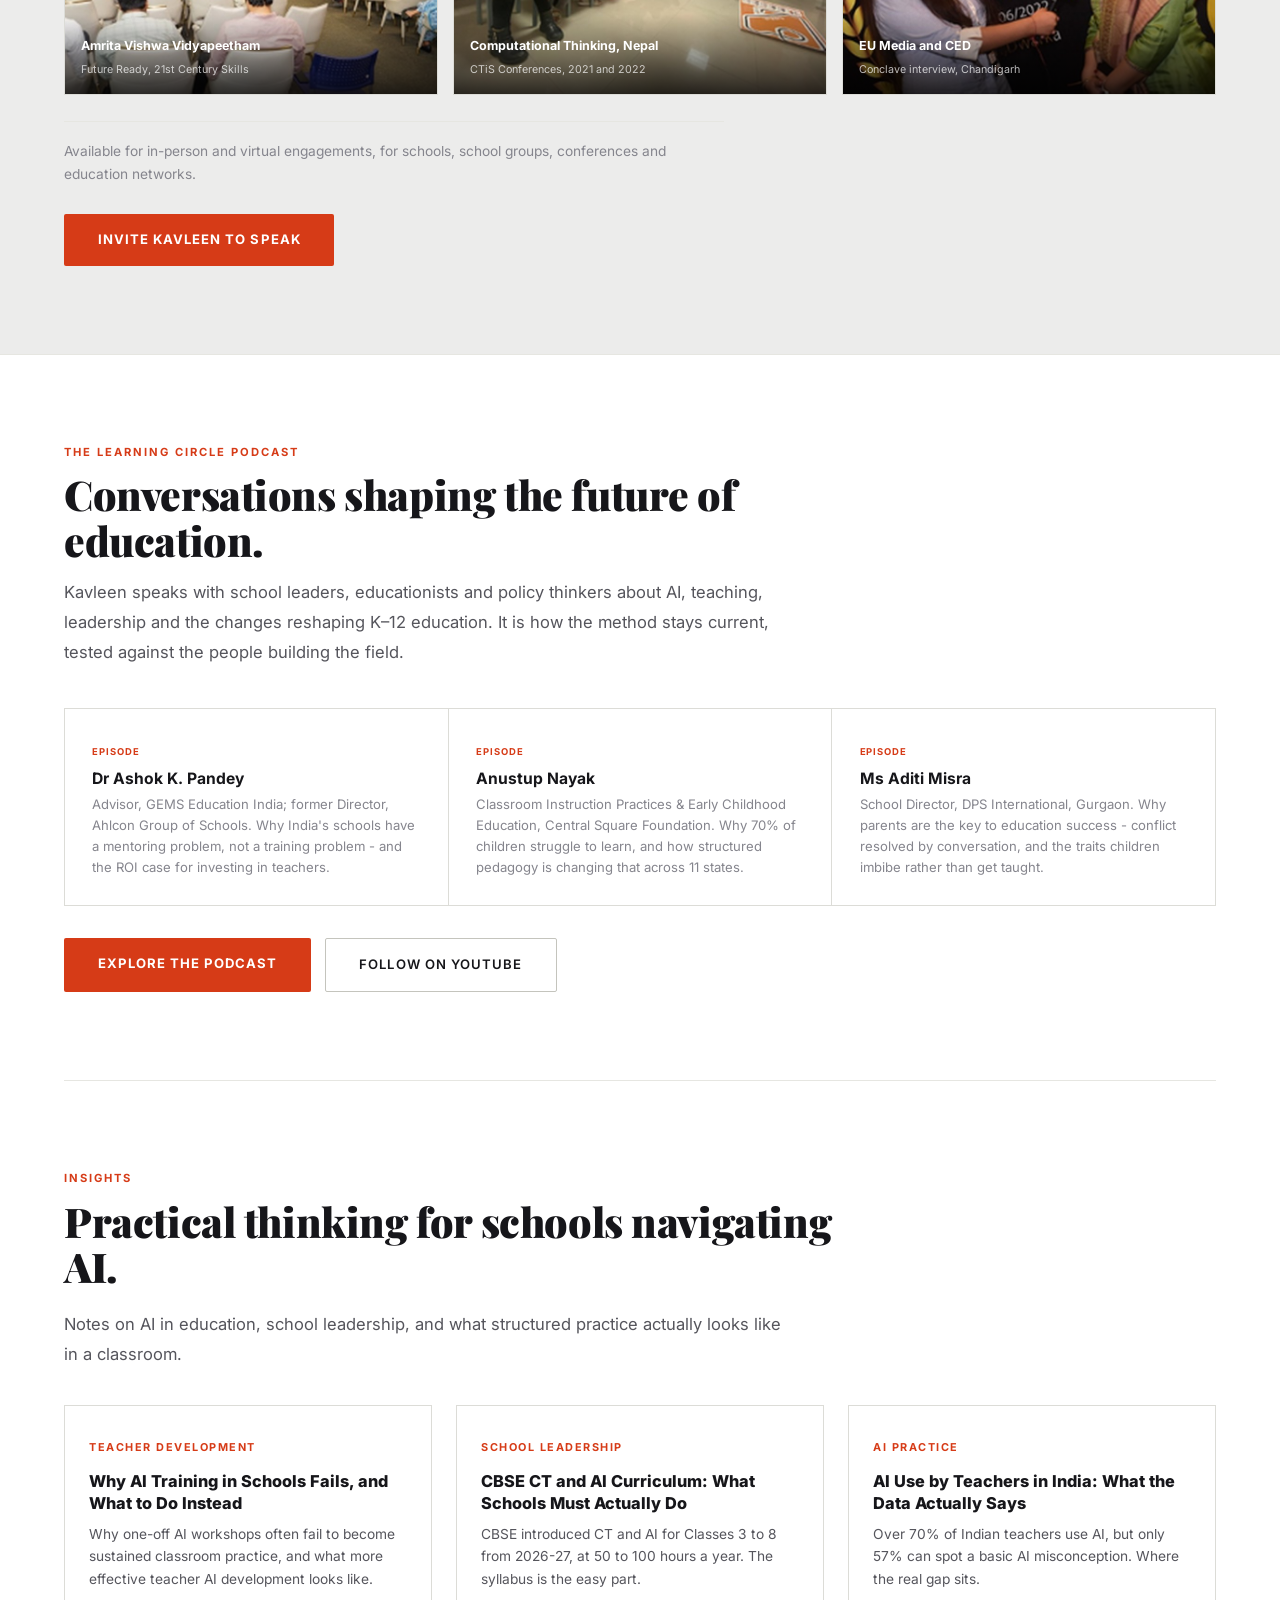
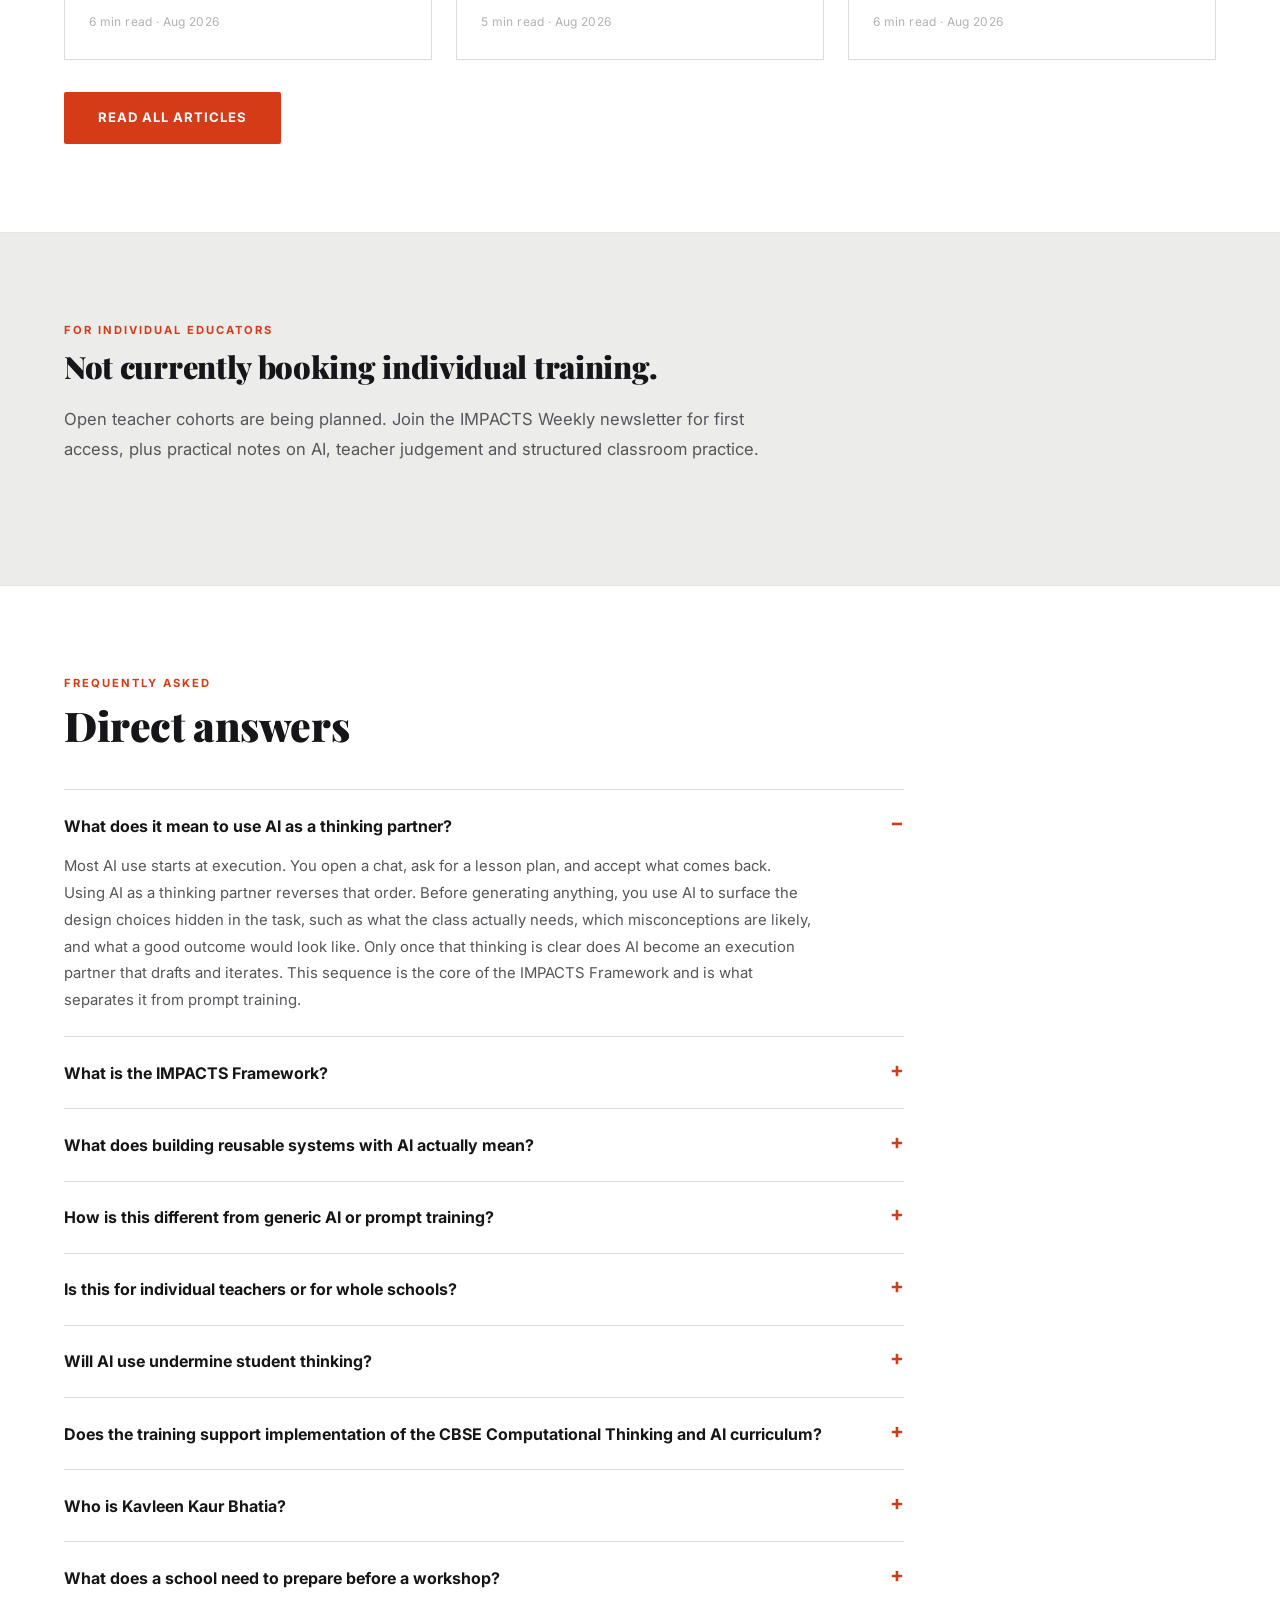
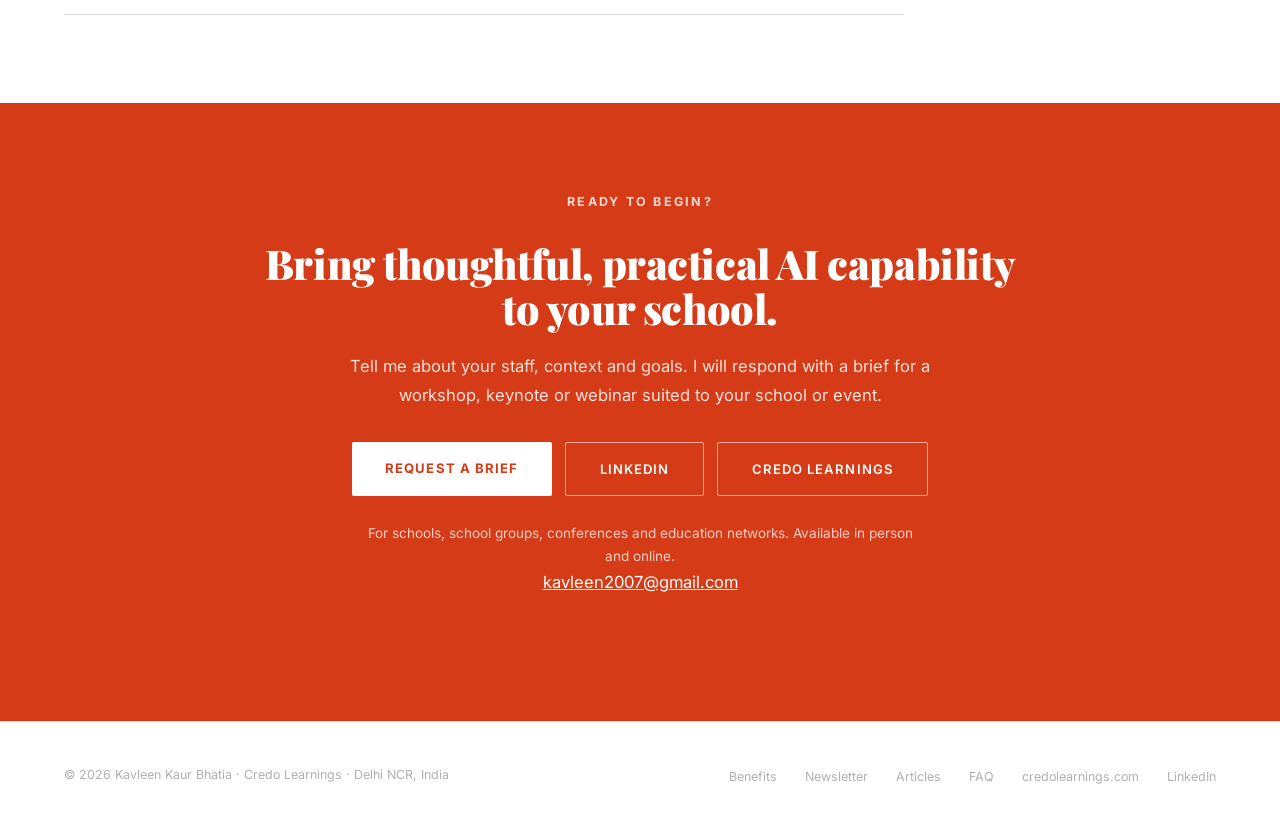
==== commit 31e82d3f: "Fix HTML formatting in index.html" ====
--- a/index.html
+++ b/index.html
@@ -739,7 +739,7 @@
         <p class="hero-eyebrow">AI Workshops, Keynotes &amp; Webinars for Schools</p>
         <h1>AI that sharpens teacher judgment instead of <em>replacing</em> it.</h1>
         <p class="hero-sub">
-          Kavleen Kaur Bhatia helps schools build thoughtful, reliable AI practice through tailored workshops, leadership sessions, keynotes and webinars. Her <strong> IMPACTS Method </strong>strong> gives educators a repeatable way to use AI as a thinking partner, strengthening professional judgement rather than bypassing it.
+          Kavleen Kaur Bhatia helps schools build thoughtful, reliable AI practice through tailored workshops, leadership sessions, keynotes and webinars. Her <strong> IMPACTS Method </strong> gives educators a repeatable way to use AI as a thinking partner, strengthening professional judgement rather than bypassing it.
         </p>
         <div class="hero-btns">
           <a href="/schools#enquire" class="btn-primary">Request a Brief</a>
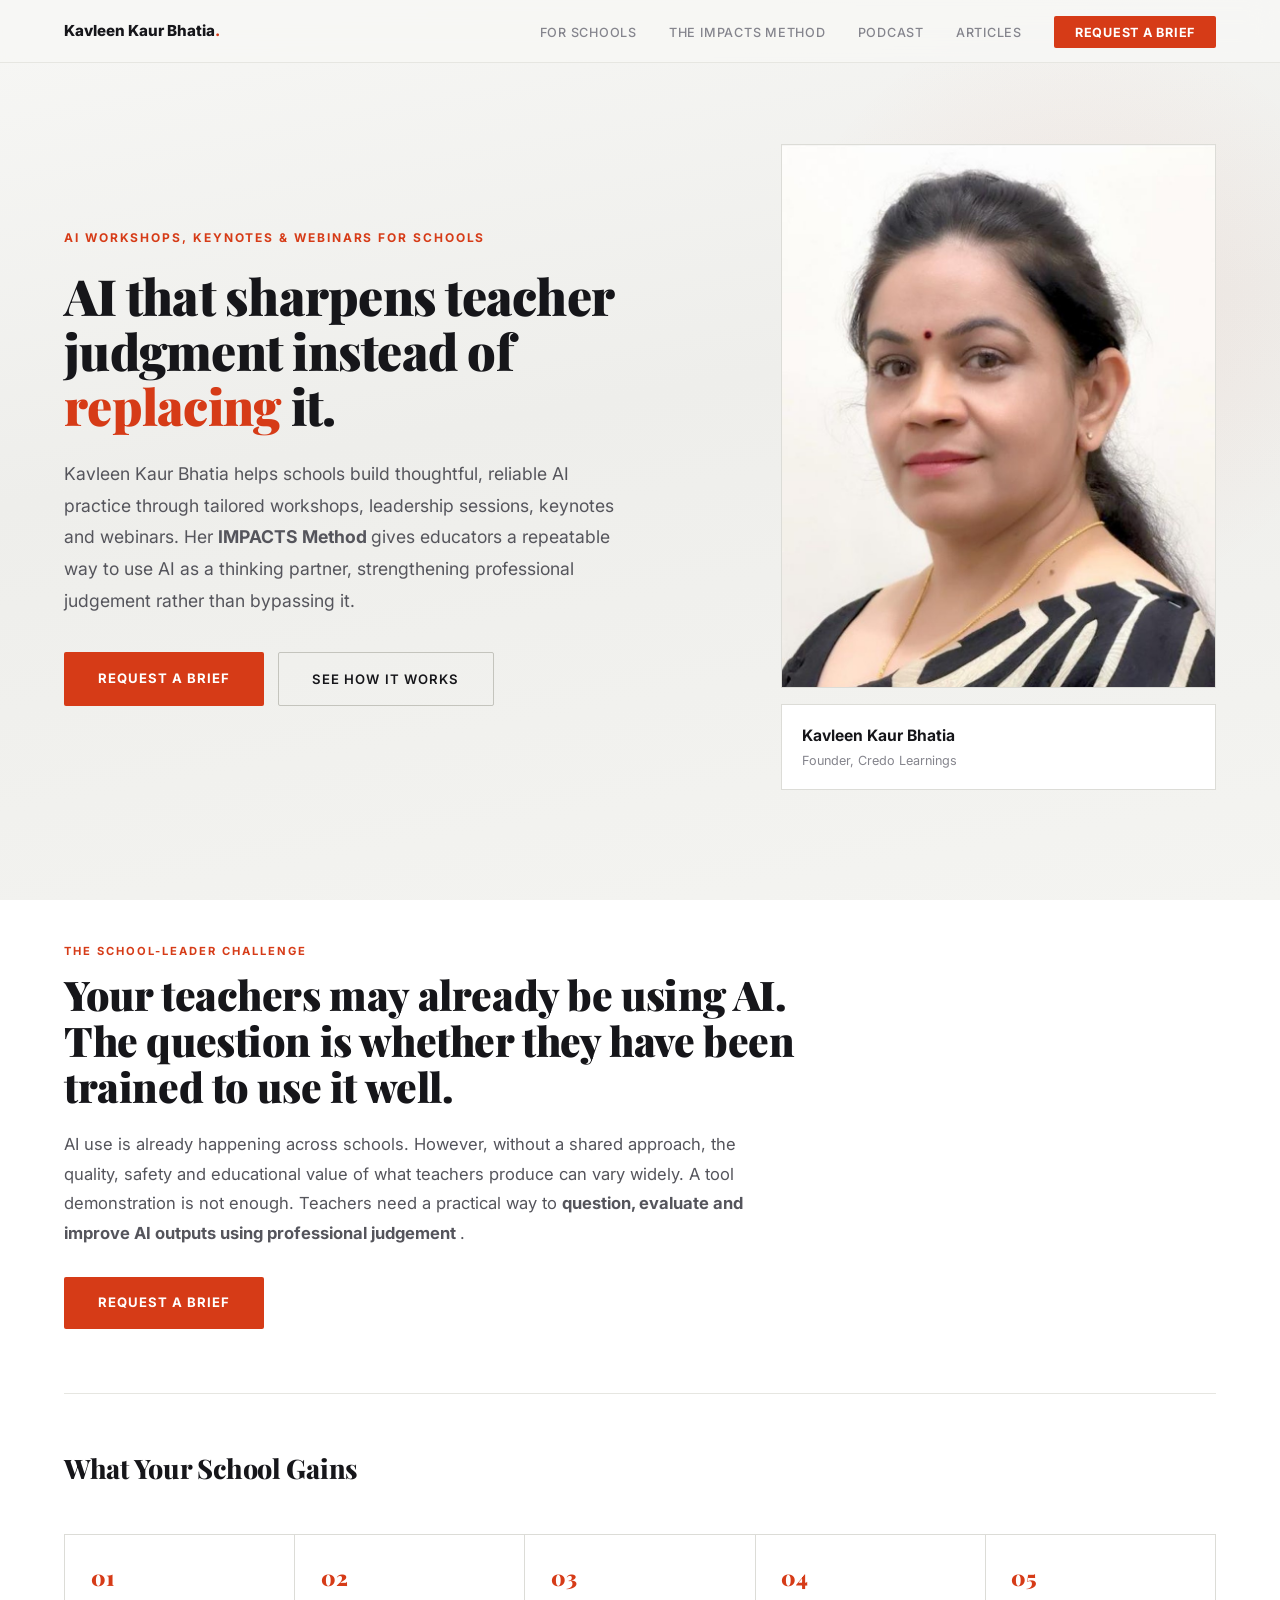
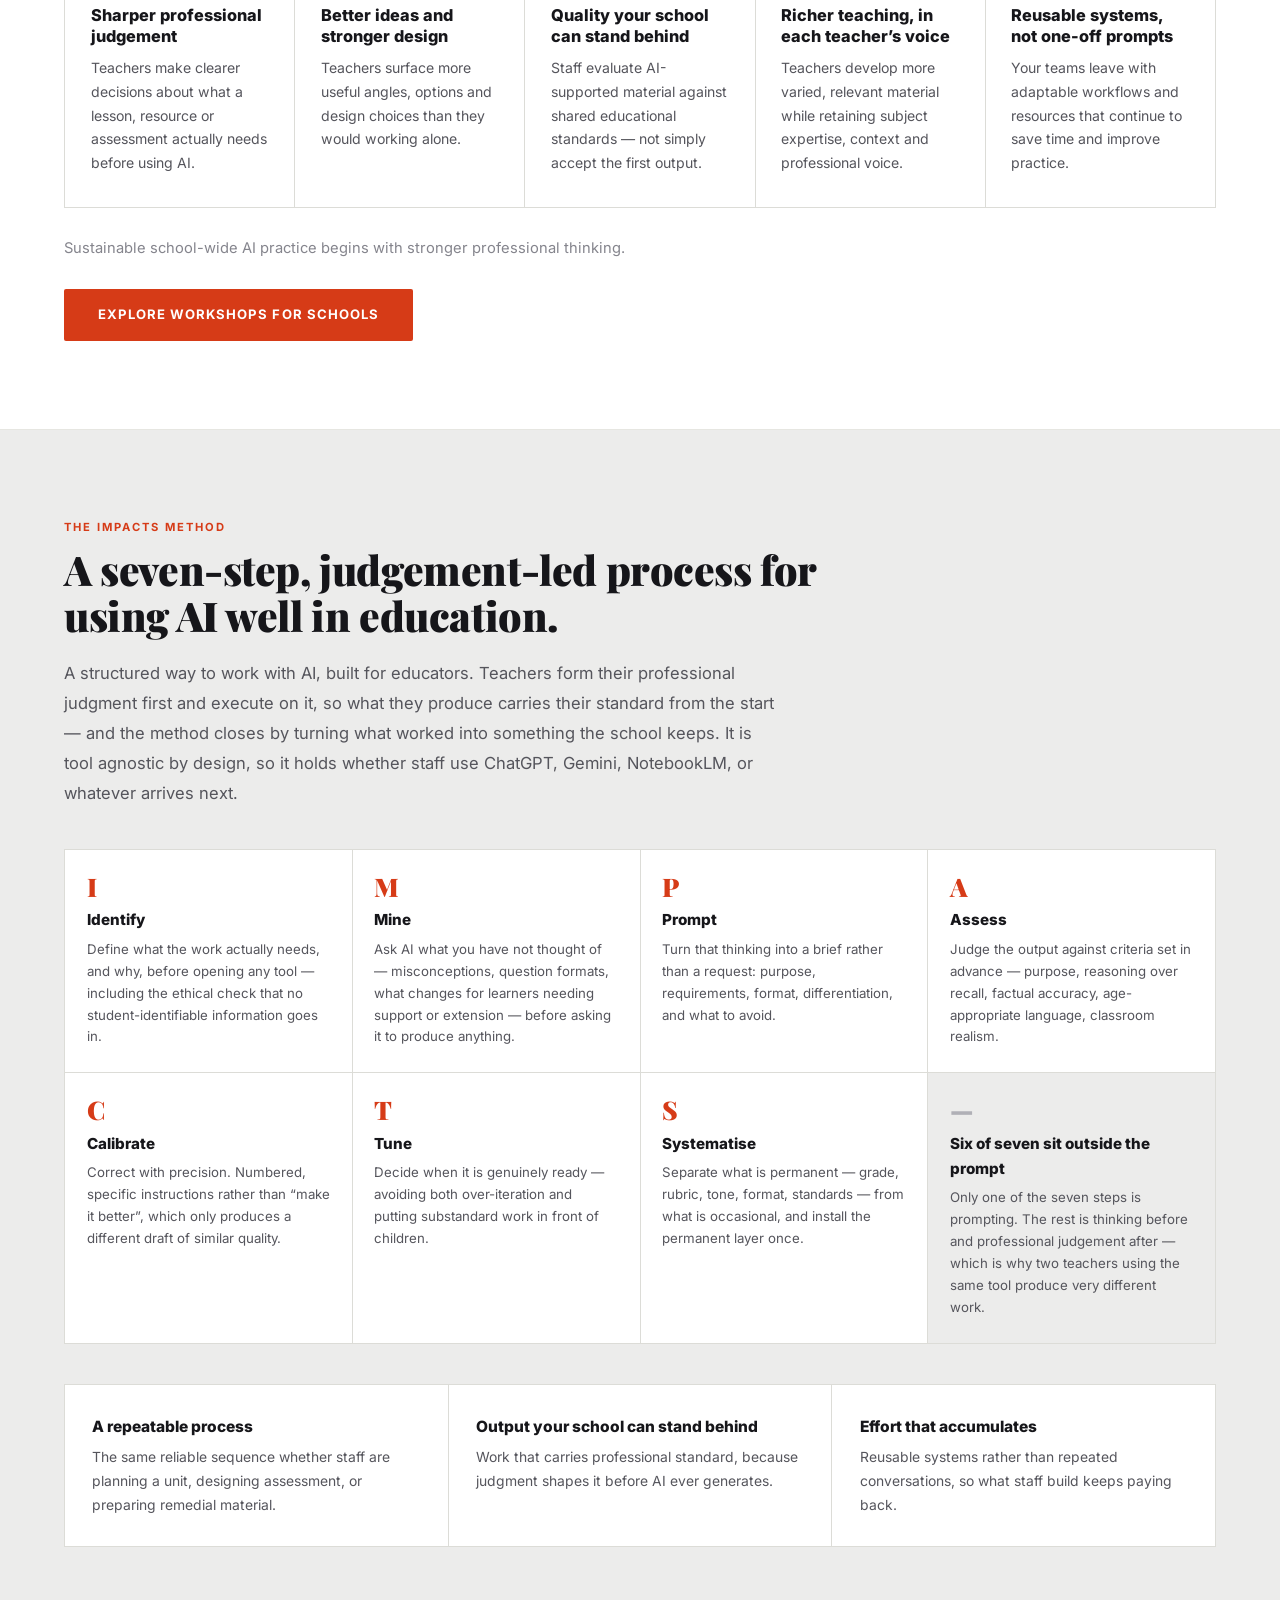
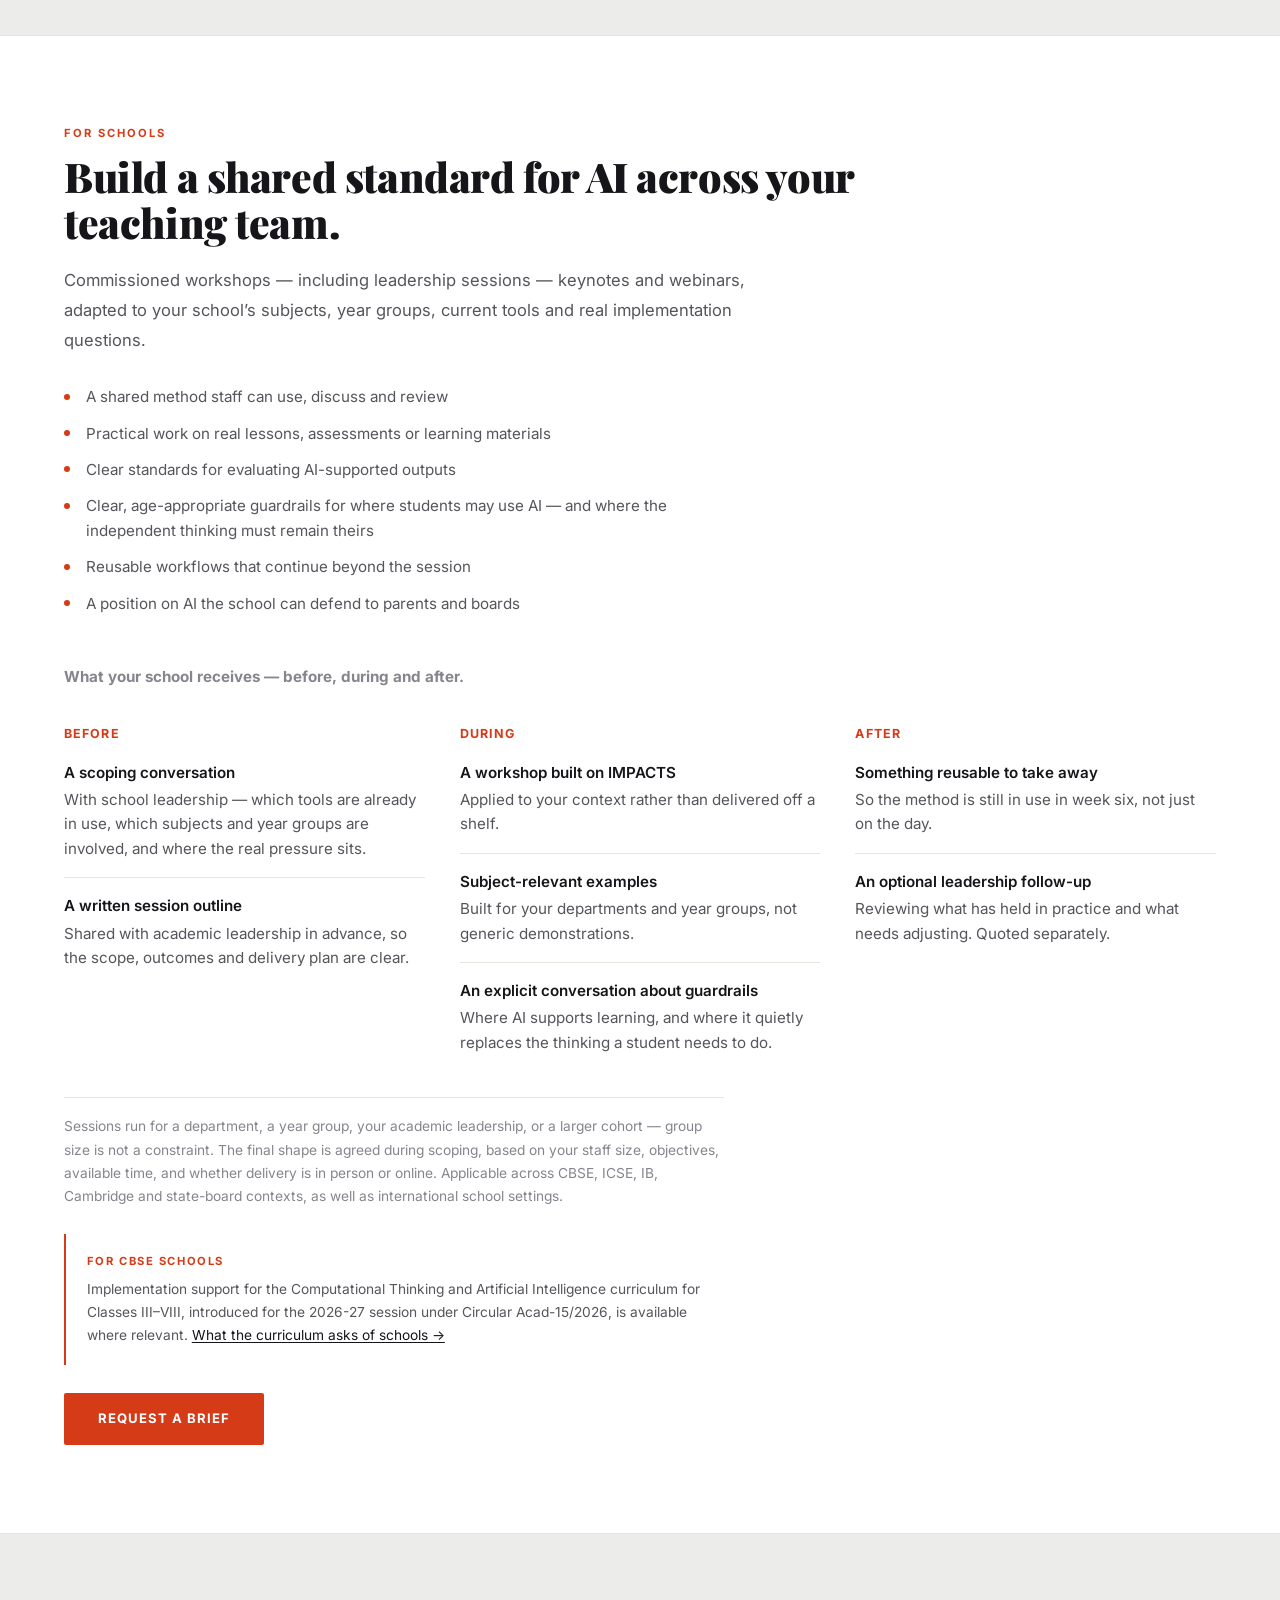
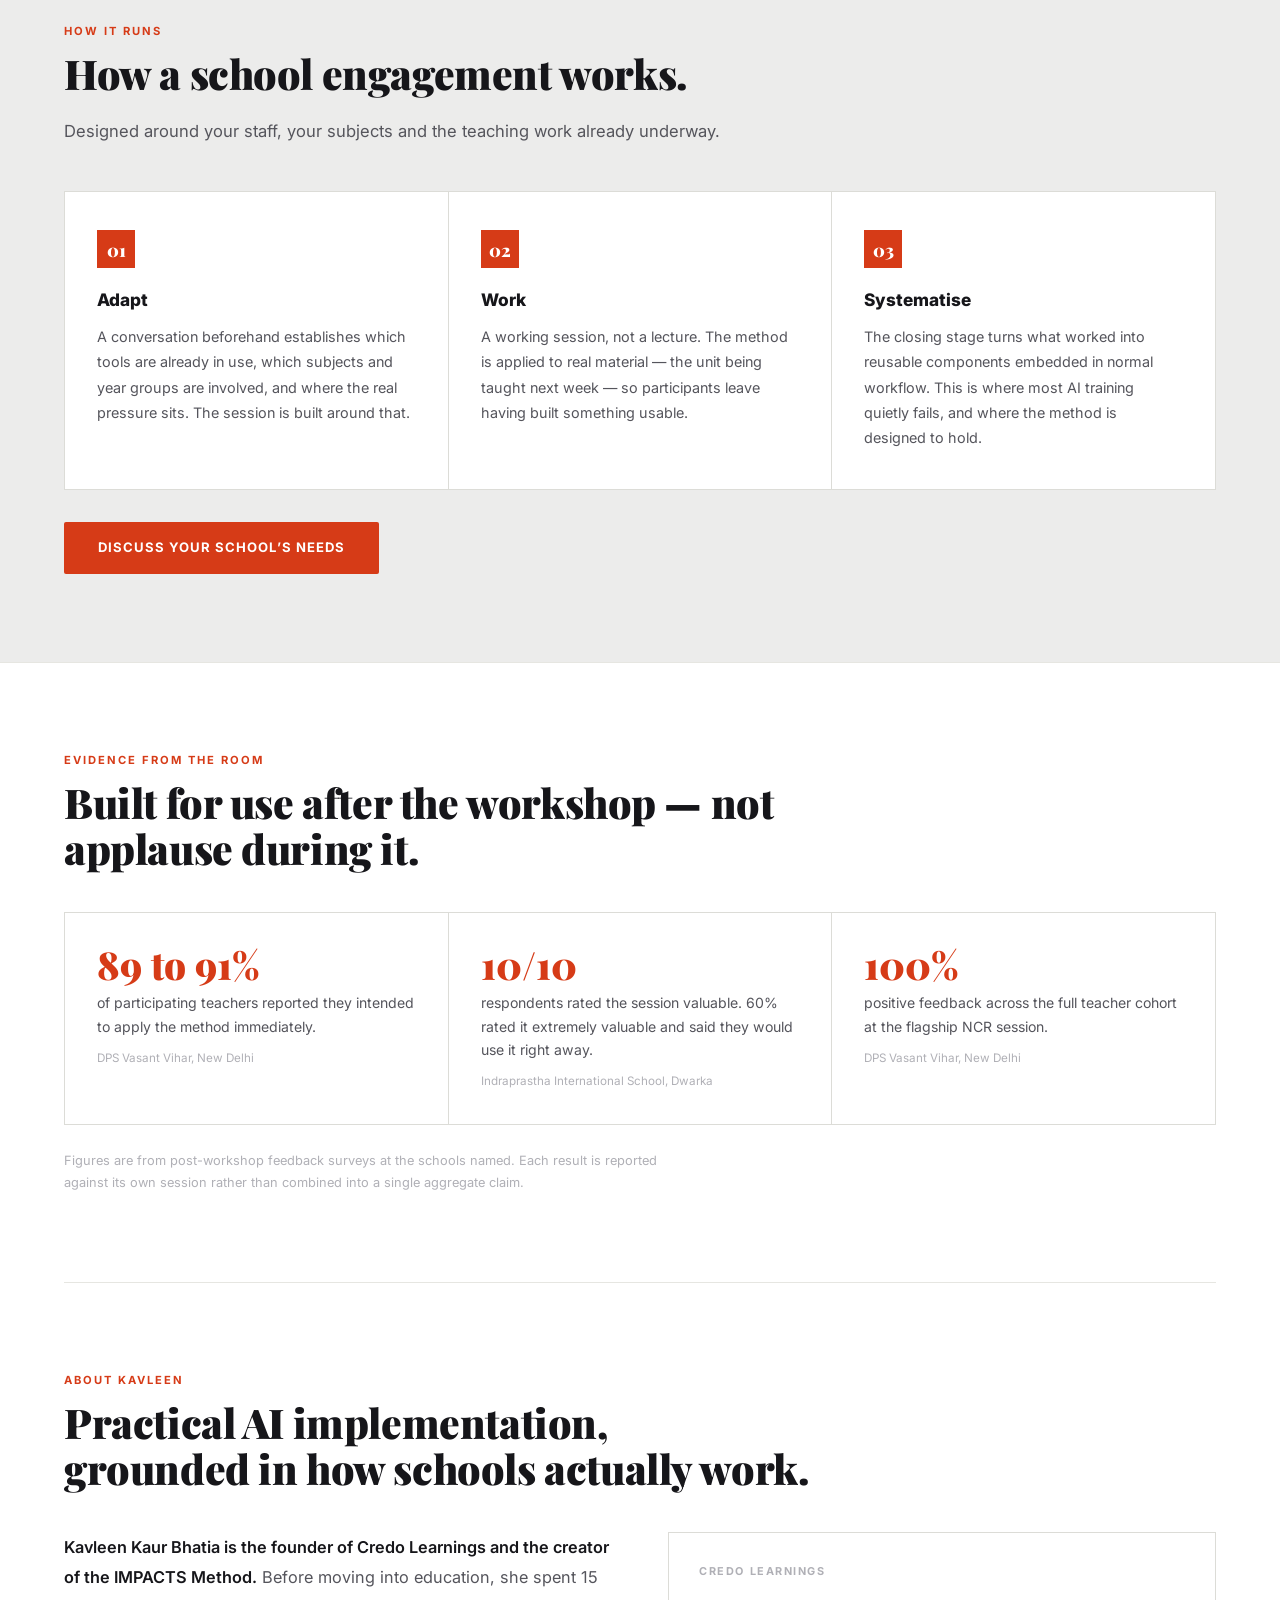
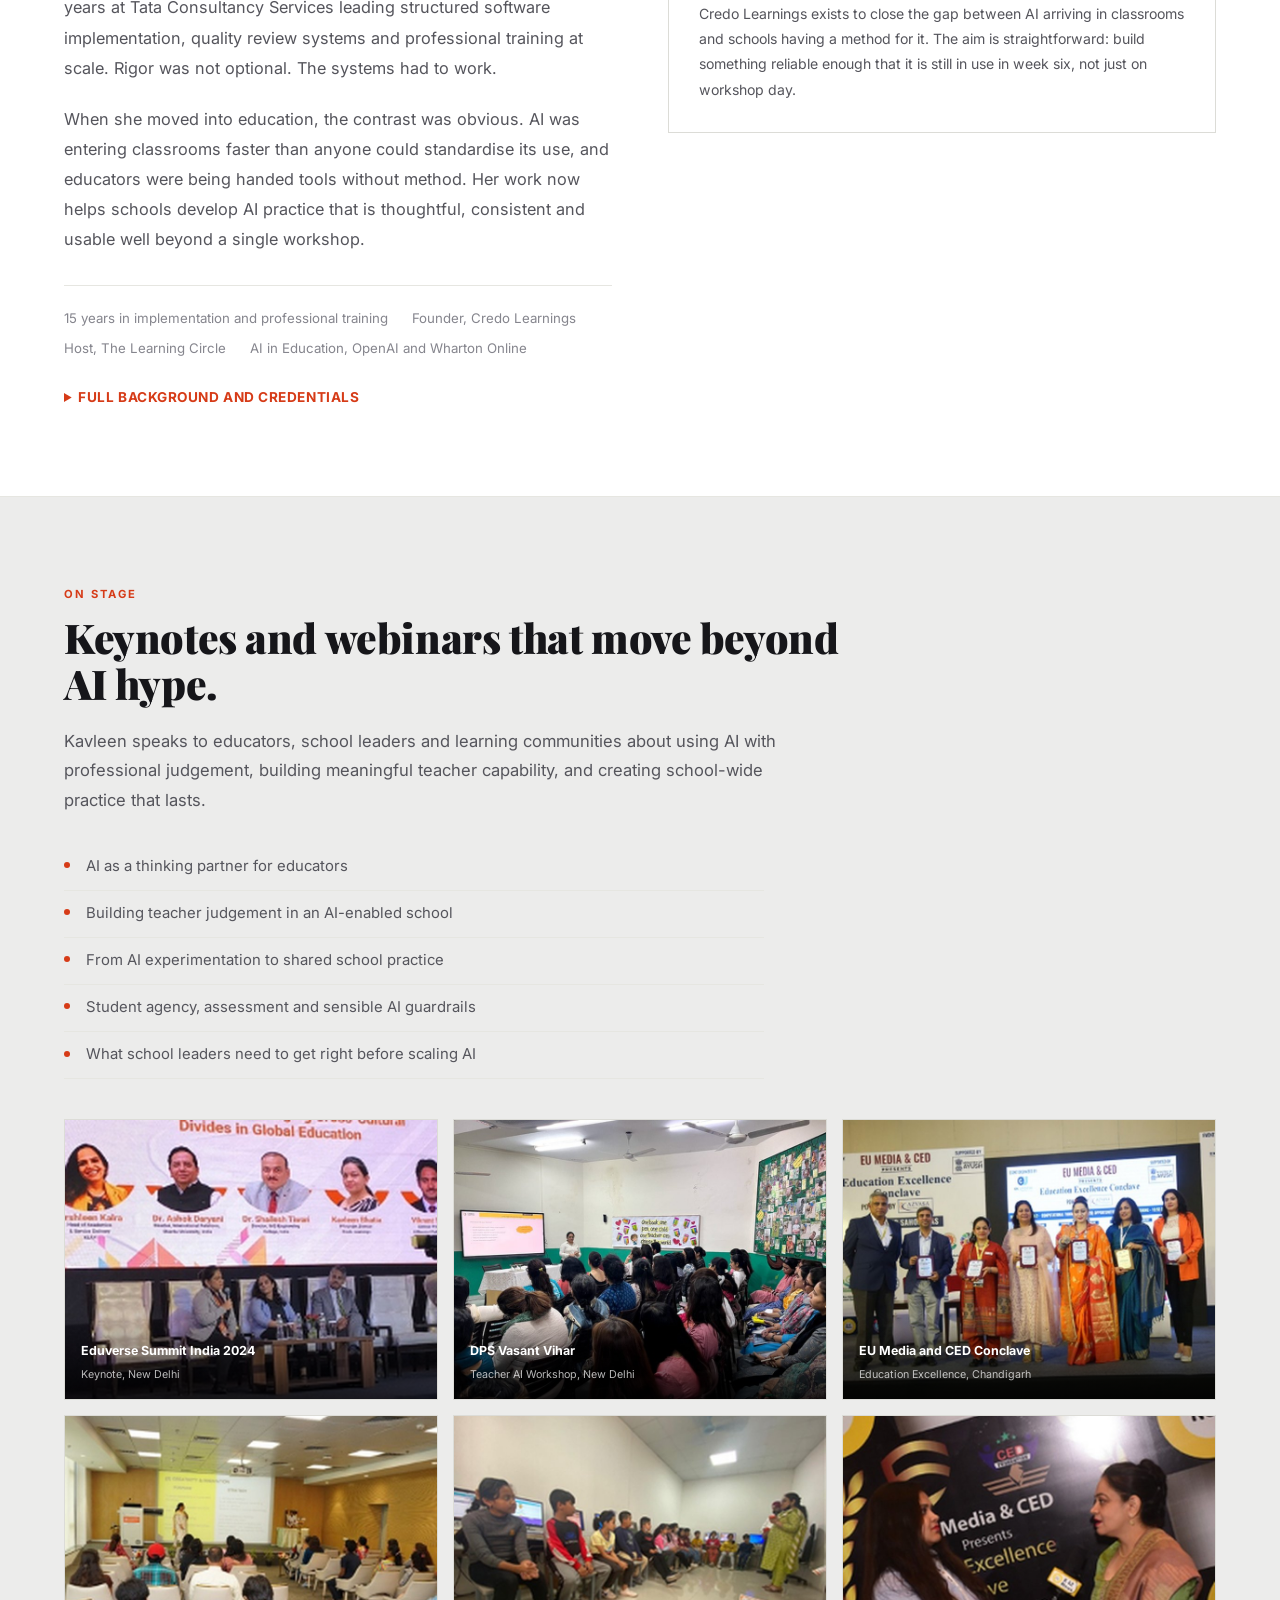
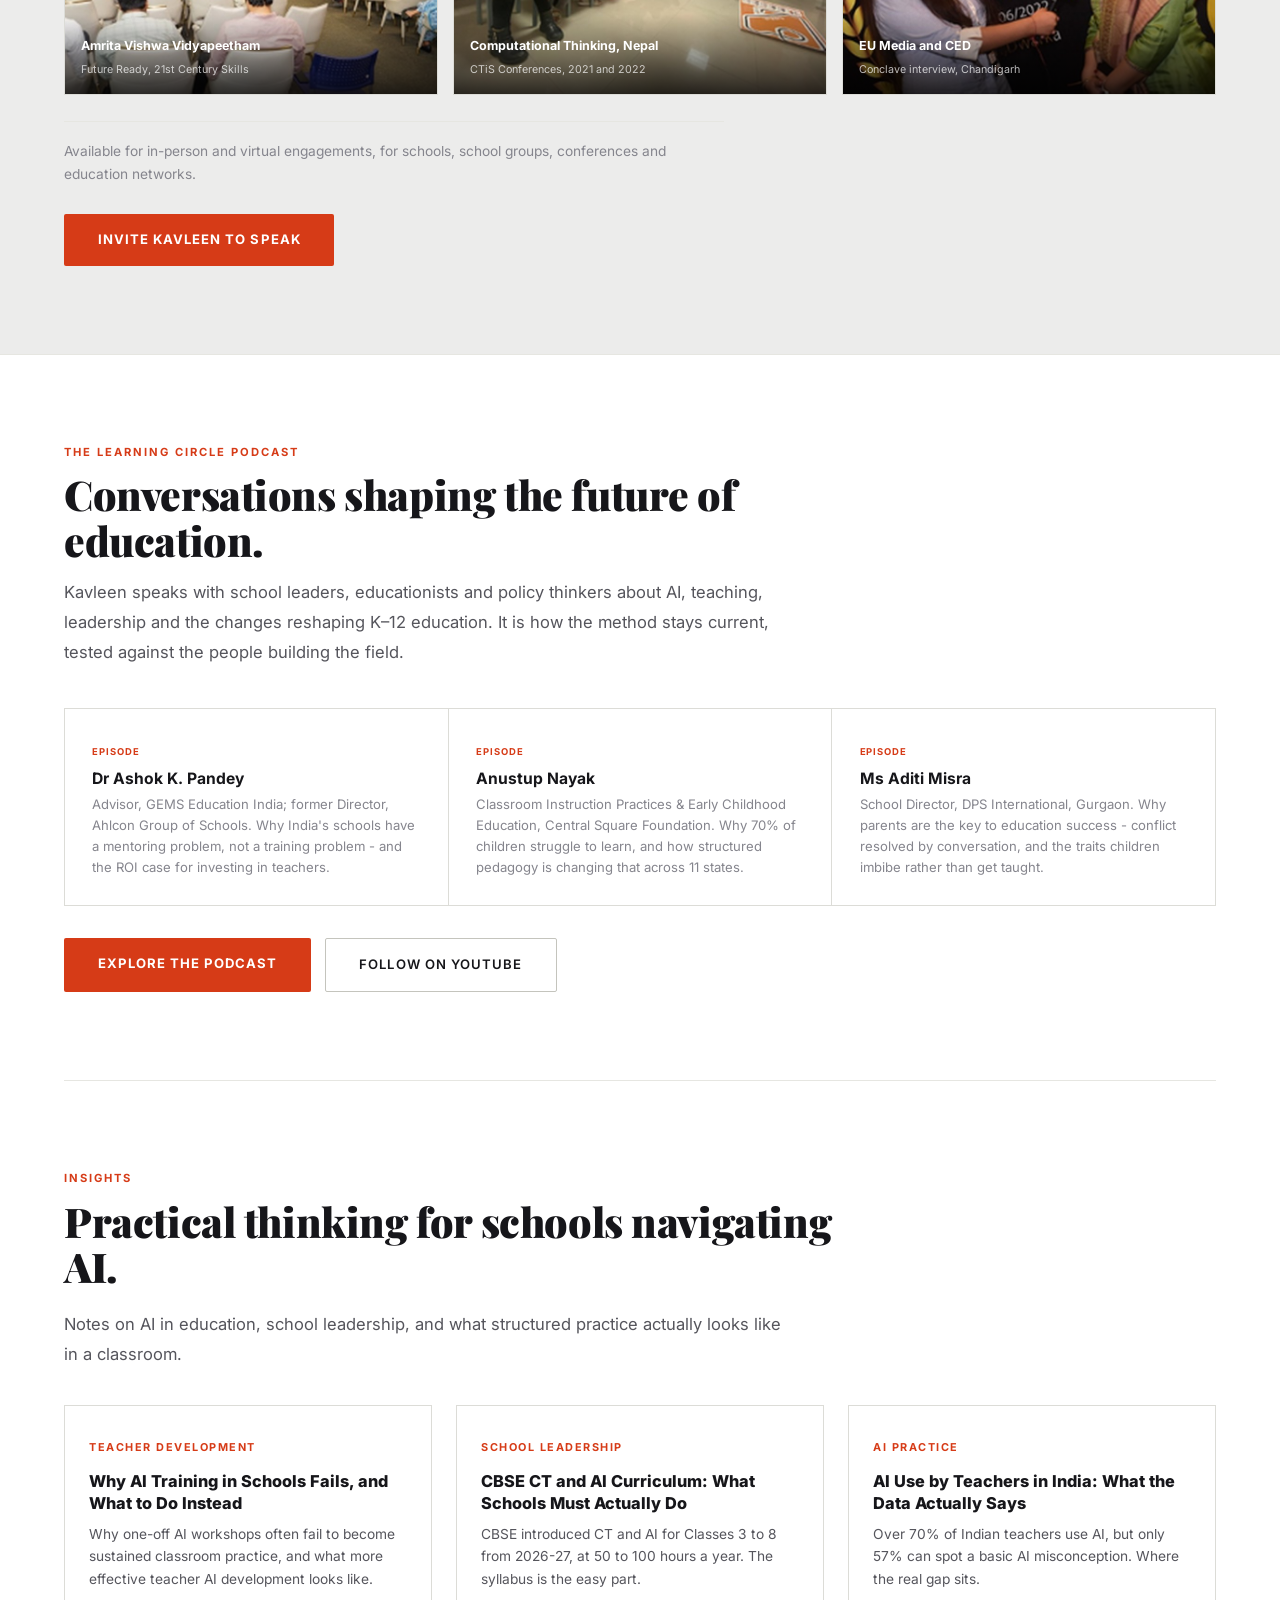
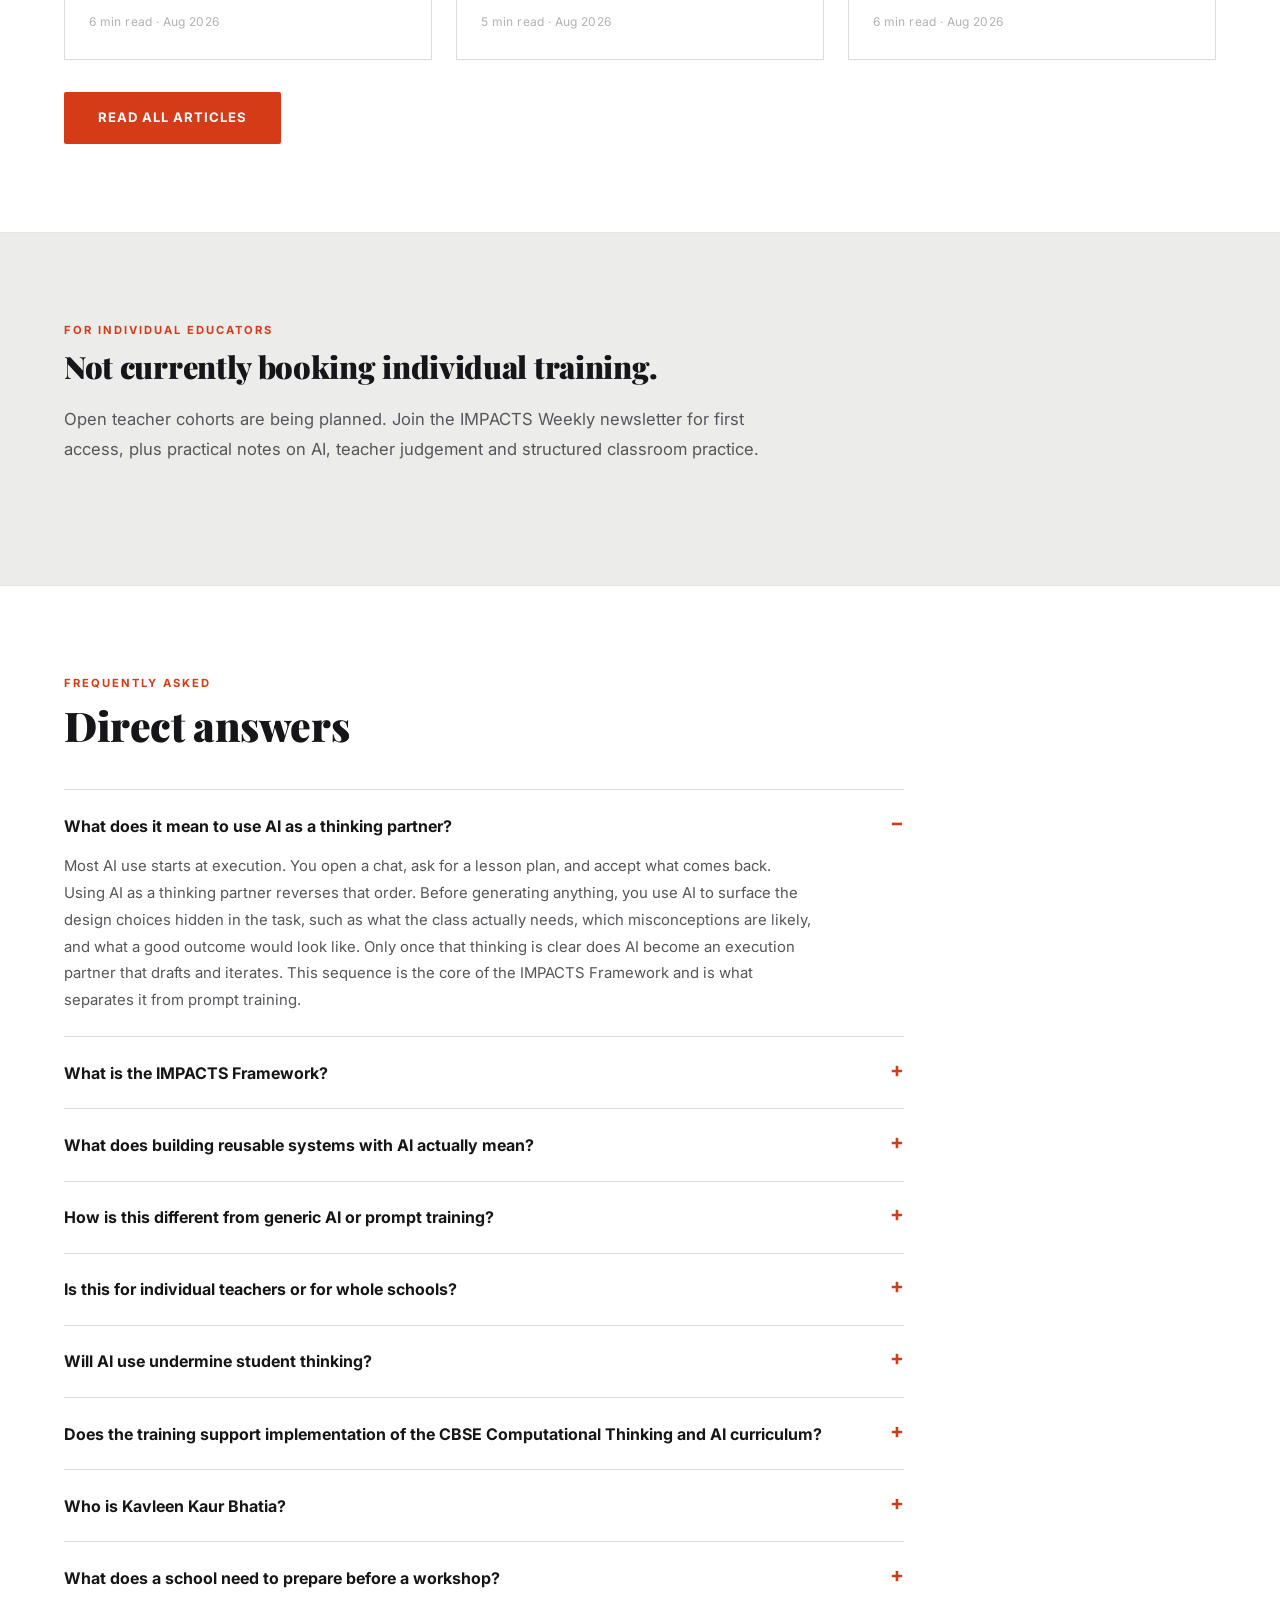
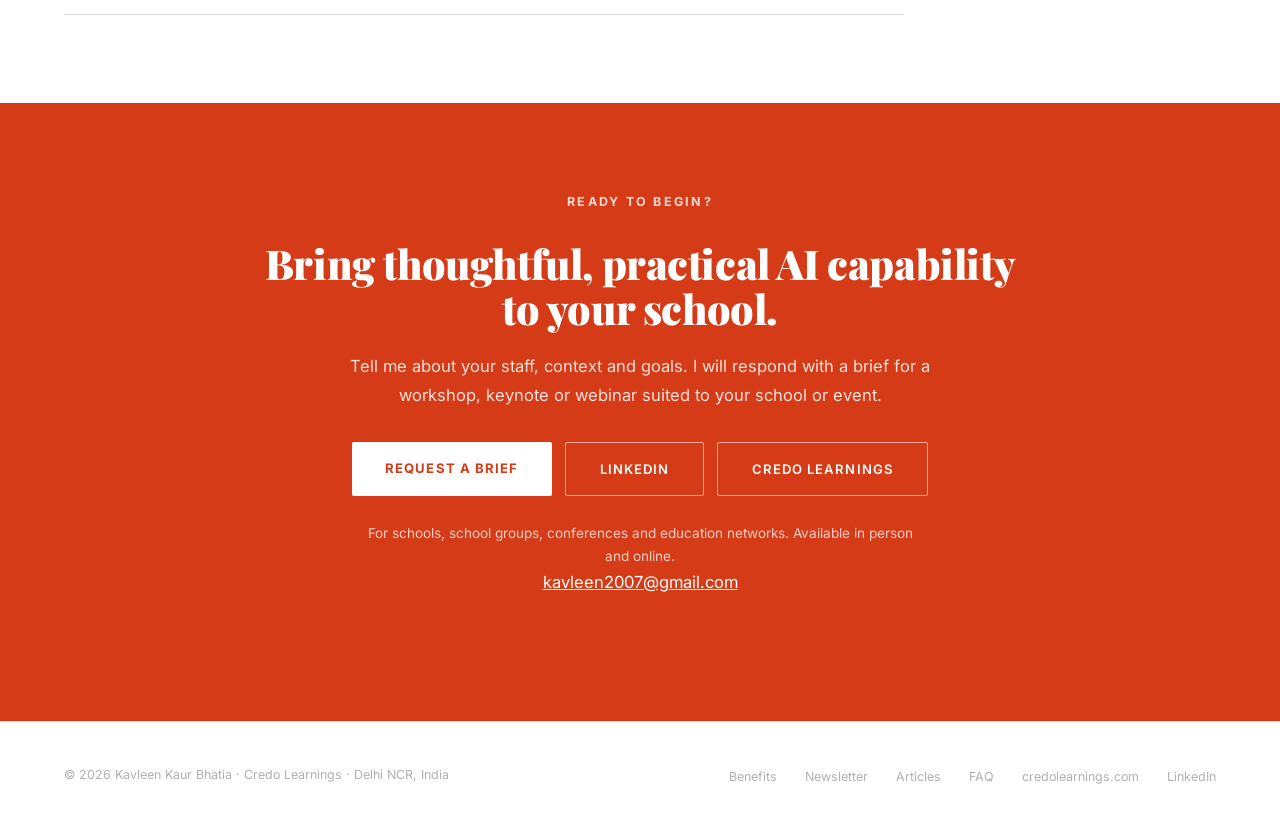
==== commit 4d8c8a7d: "Revise section on AI usage in schools Updated the section title and intro paragraph to clarify the i" ====
--- a/index.html
+++ b/index.html
@@ -762,8 +762,8 @@
     <!-- SCHOOL-LEADER CHALLENGE + WHAT YOUR SCHOOL GAINS -->
     <section id="problem">
       <p class="section-eyebrow">The School-Leader Challenge</p>
-      <h2 class="section-title">Your teachers may already be using AI.<br/>The question is whether your school is using it well.</h2>
-      <p class="section-intro">AI use is already happening across schools. Without a shared approach, the quality, safety and educational value of what teachers produce can vary widely. A tool demonstration is not enough. Teachers need a practical way to question, evaluate and improve AI outputs using professional judgement.</p>
+      <h2 class="section-title">Your teachers may already be using AI.<br/>The question is whether they have been trained to use it well.</h2>
+      <p class="section-intro">AI use is already happening across schools. However, without a shared approach, the quality, safety and educational value of what teachers produce can vary widely. A tool demonstration is not enough. Teachers need a practical way to <strong> question, evaluate and improve AI outputs using professional judgement </strong>.</p>
       <div style="margin-top:1.7rem"><a href="/schools#enquire" class="btn-primary">Request a Brief</a></div>
 
       <div id="benefits" class="what-gains">
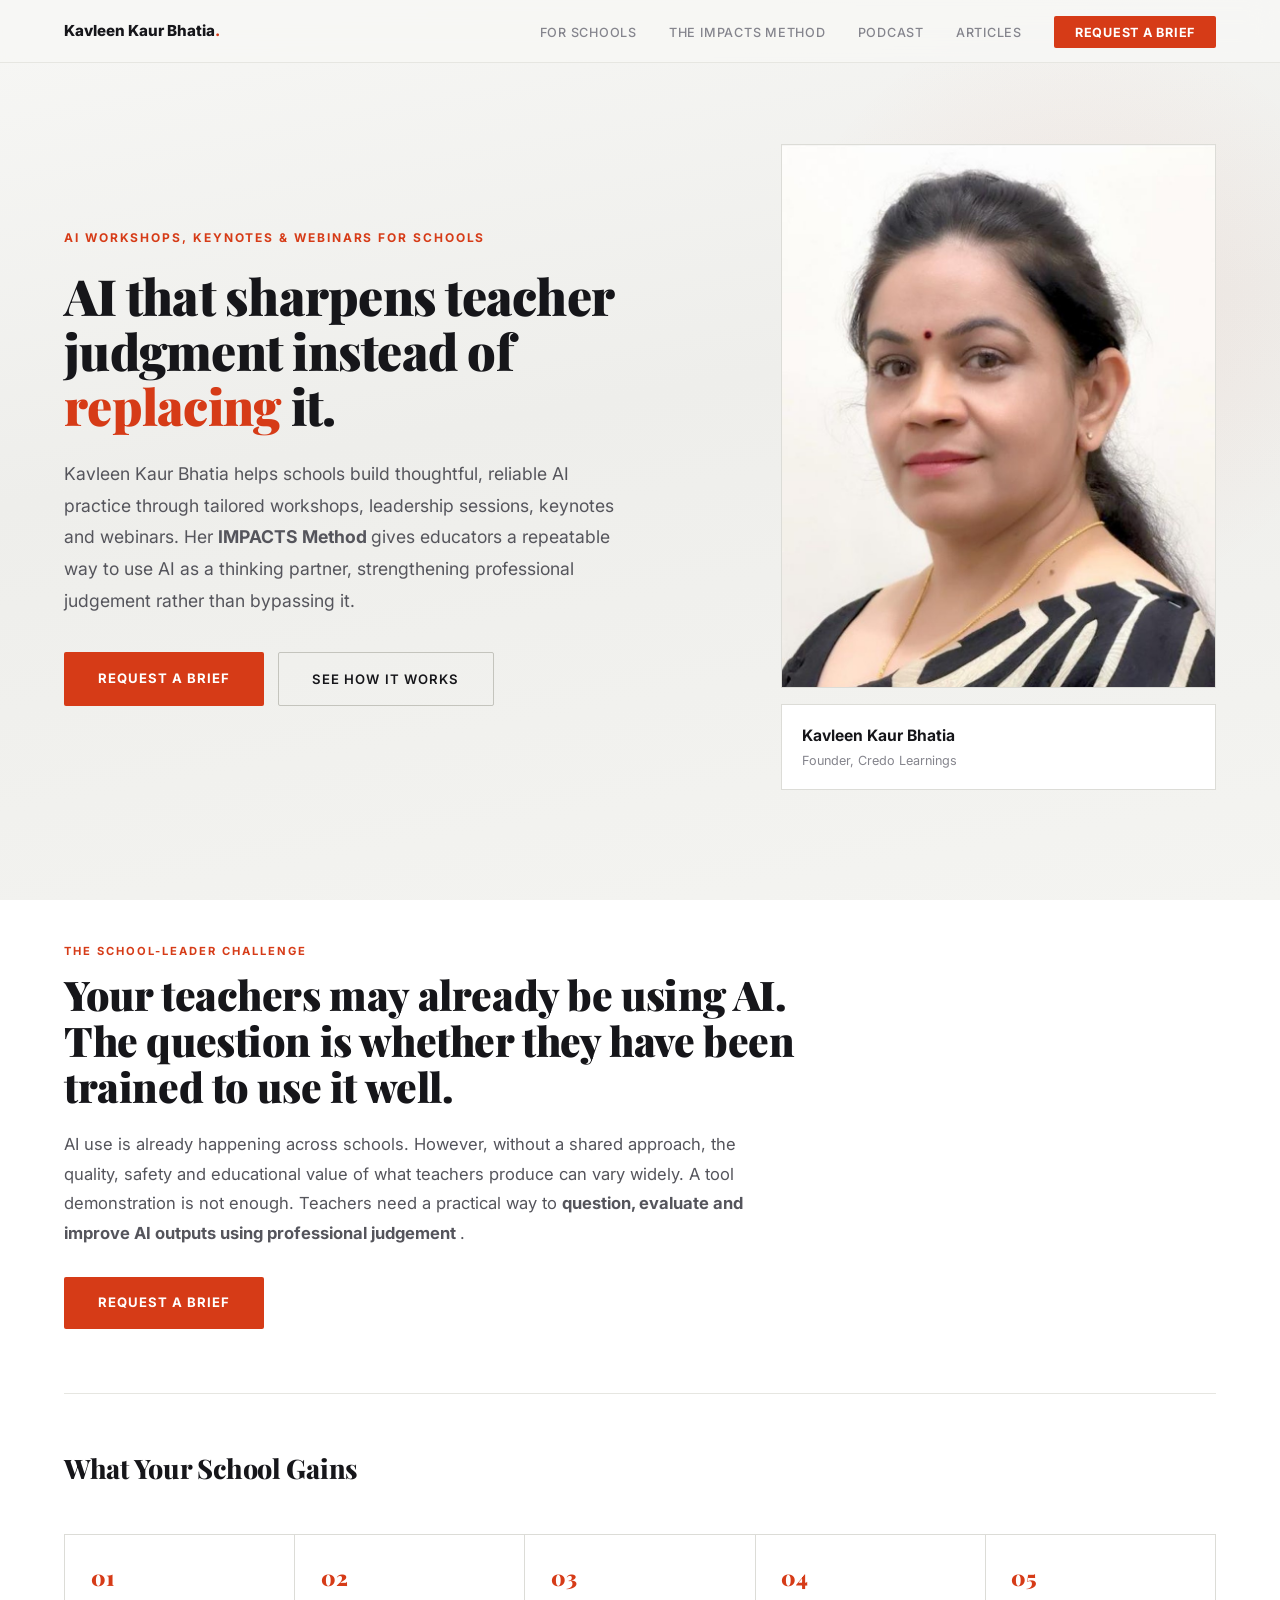
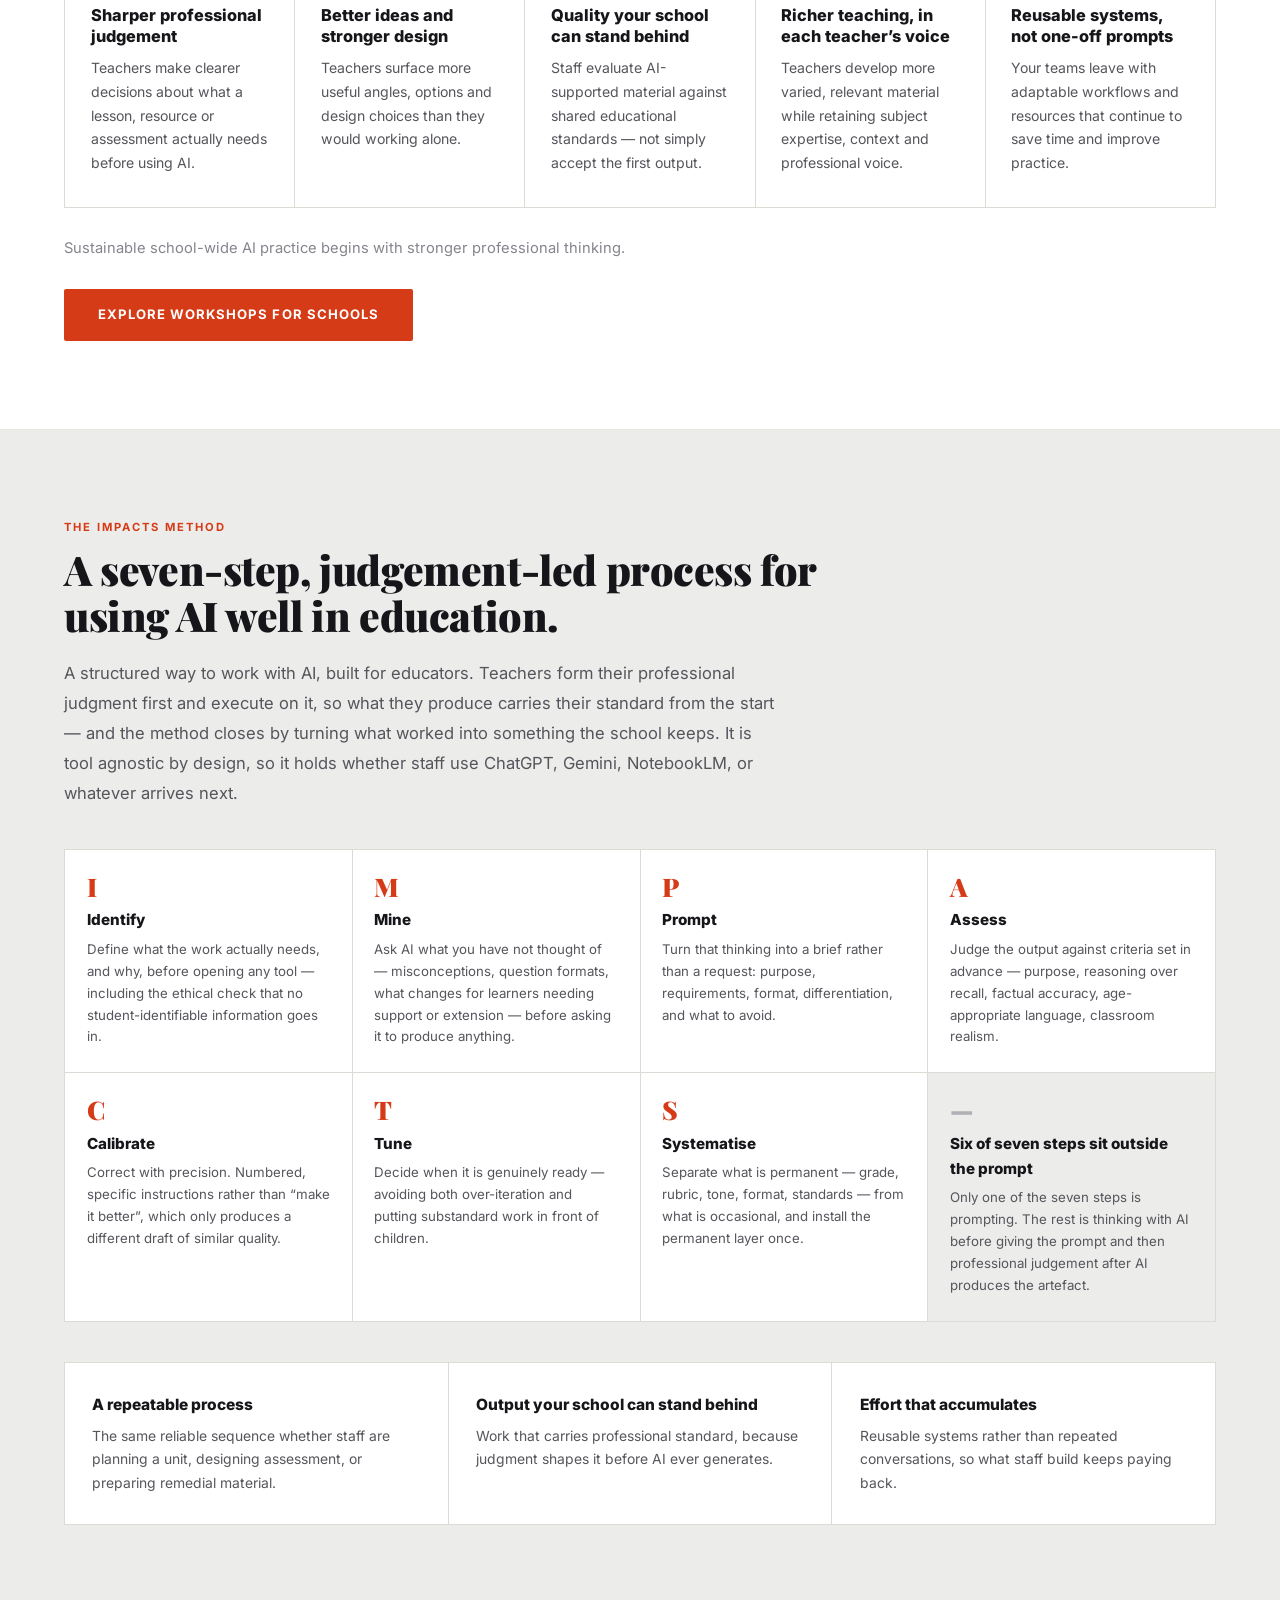
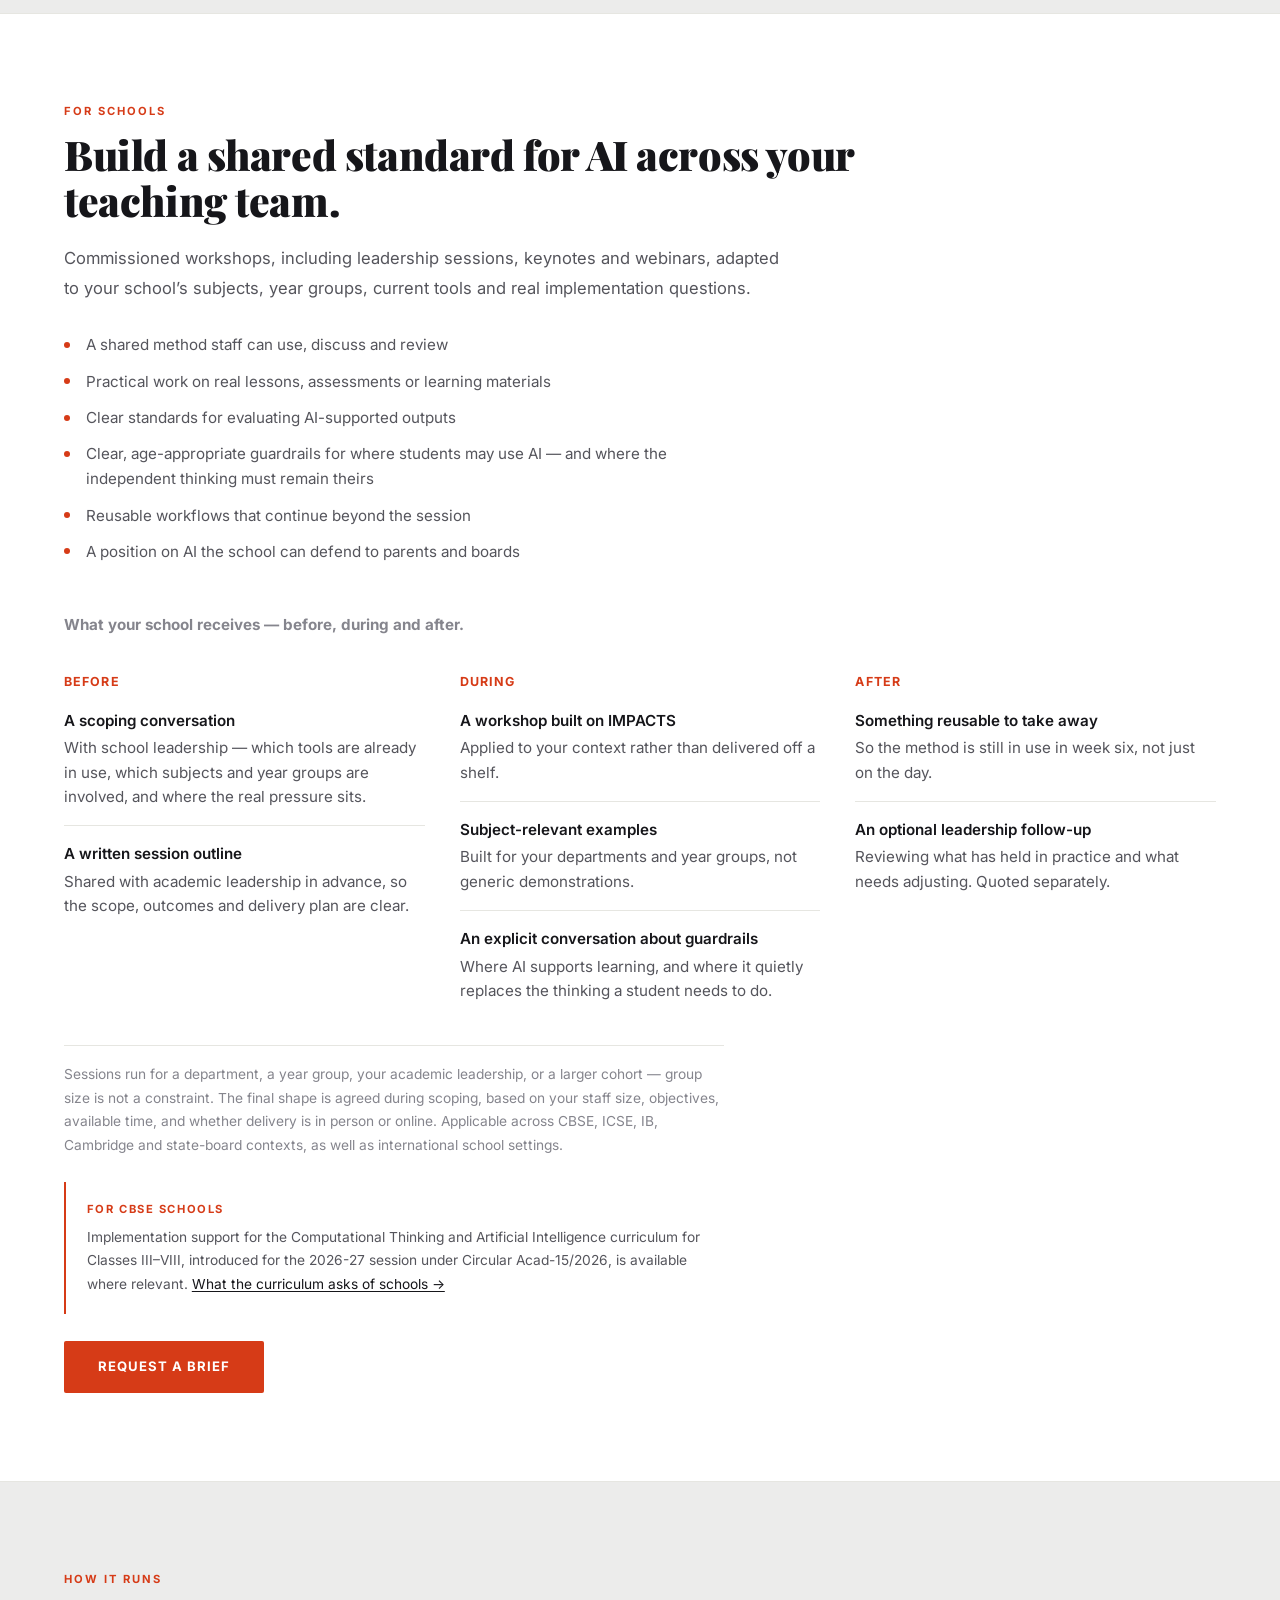
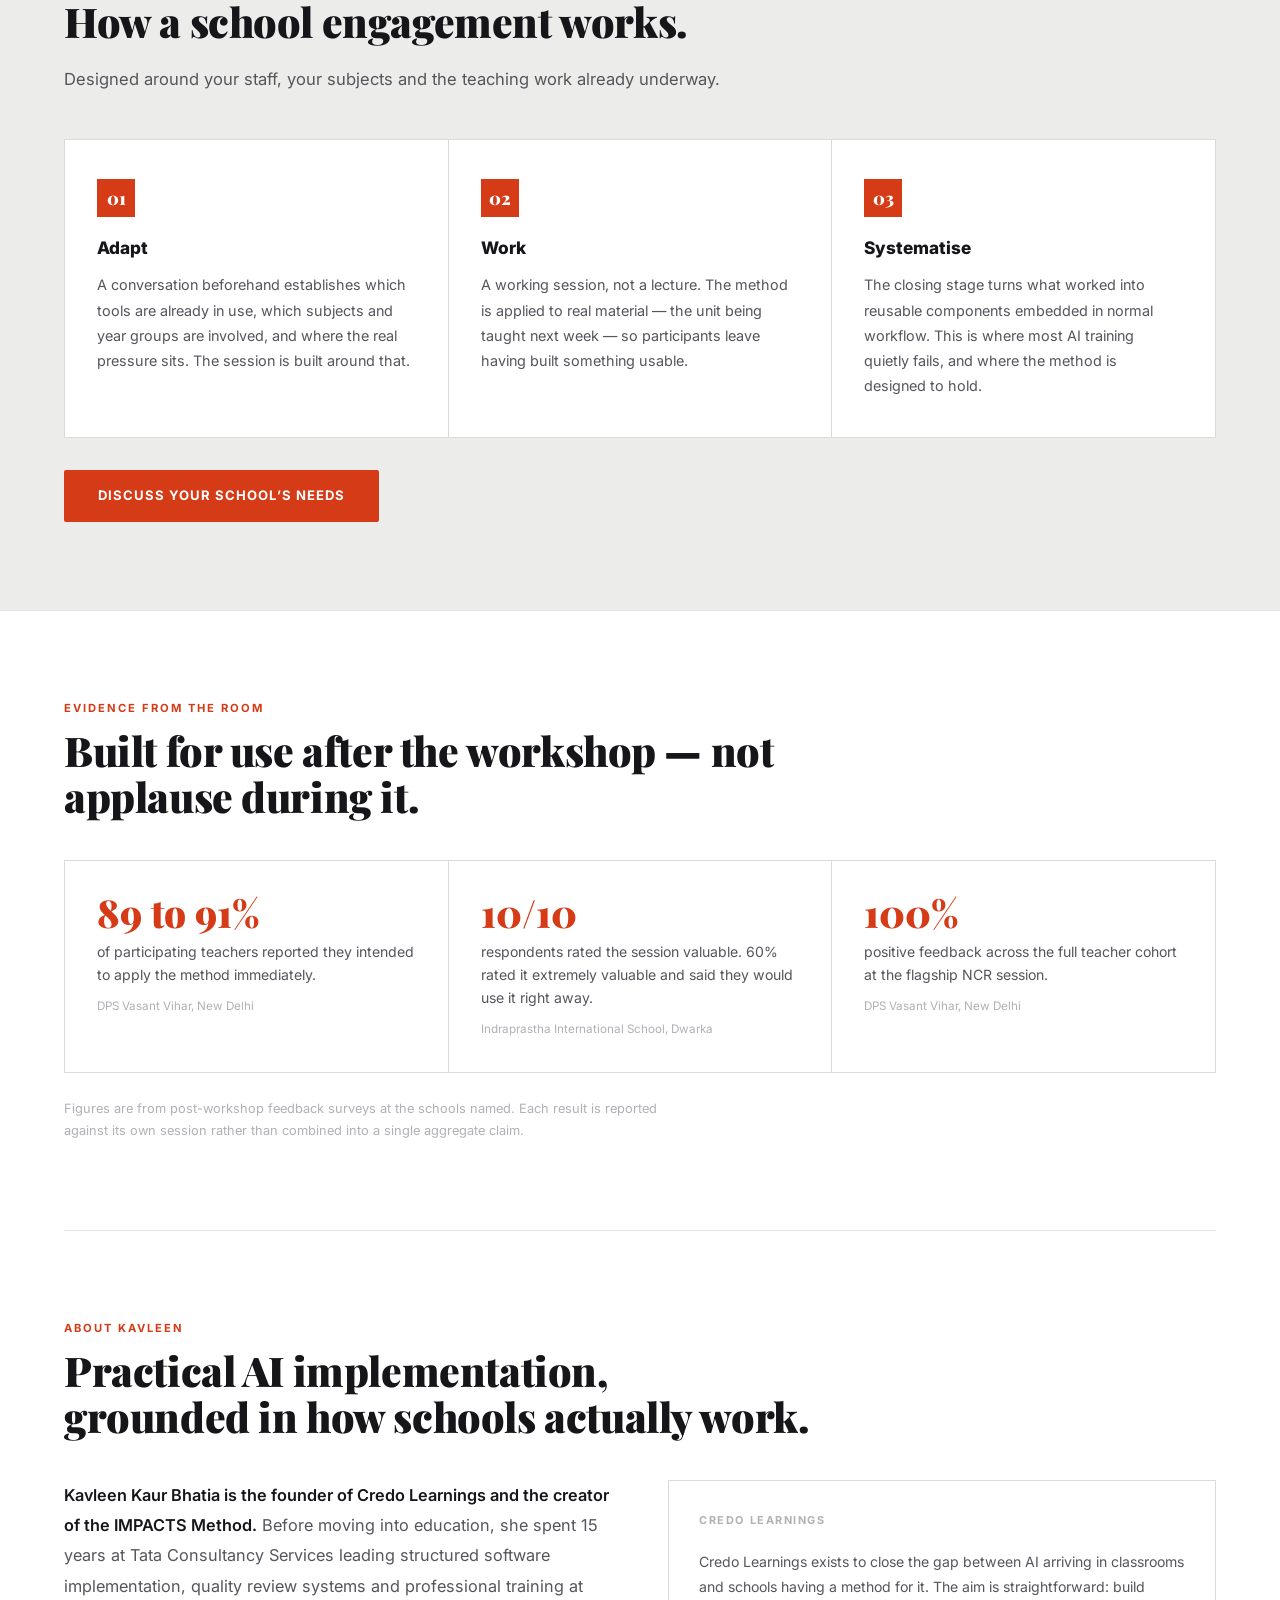
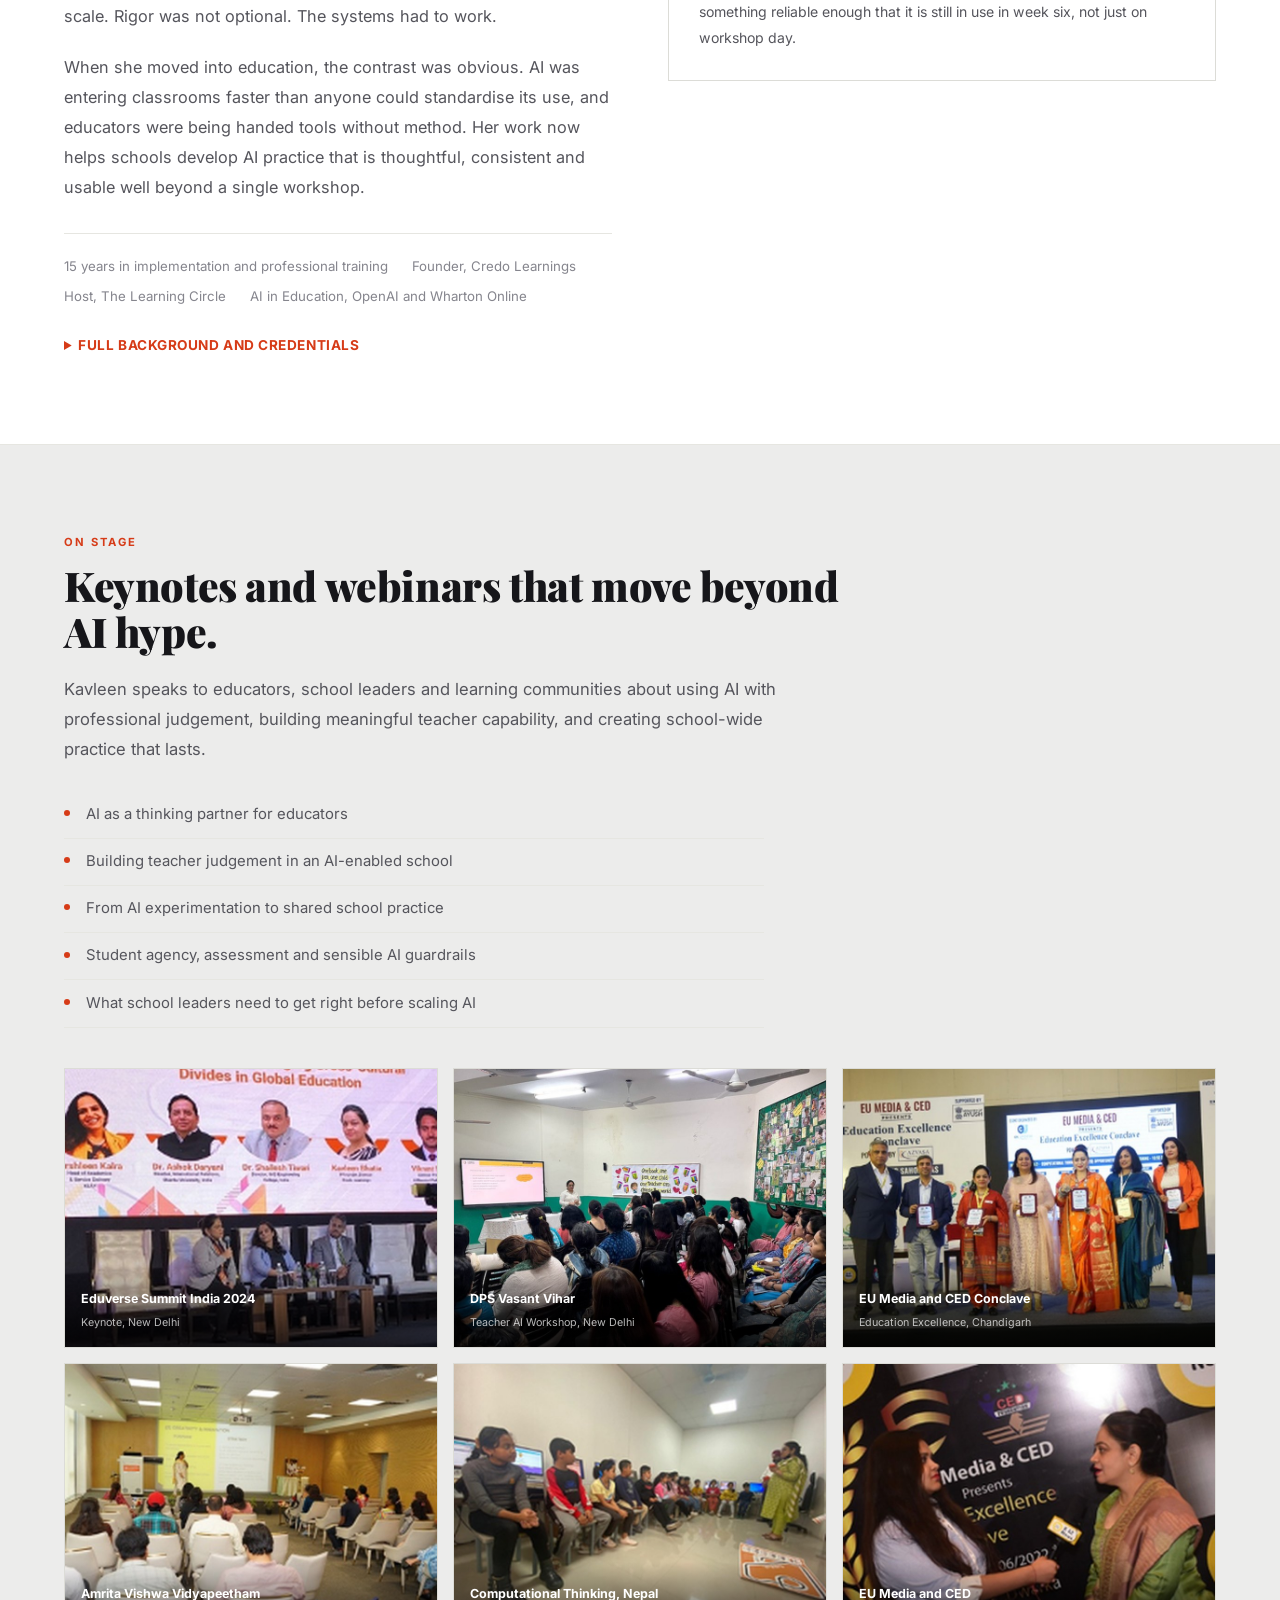
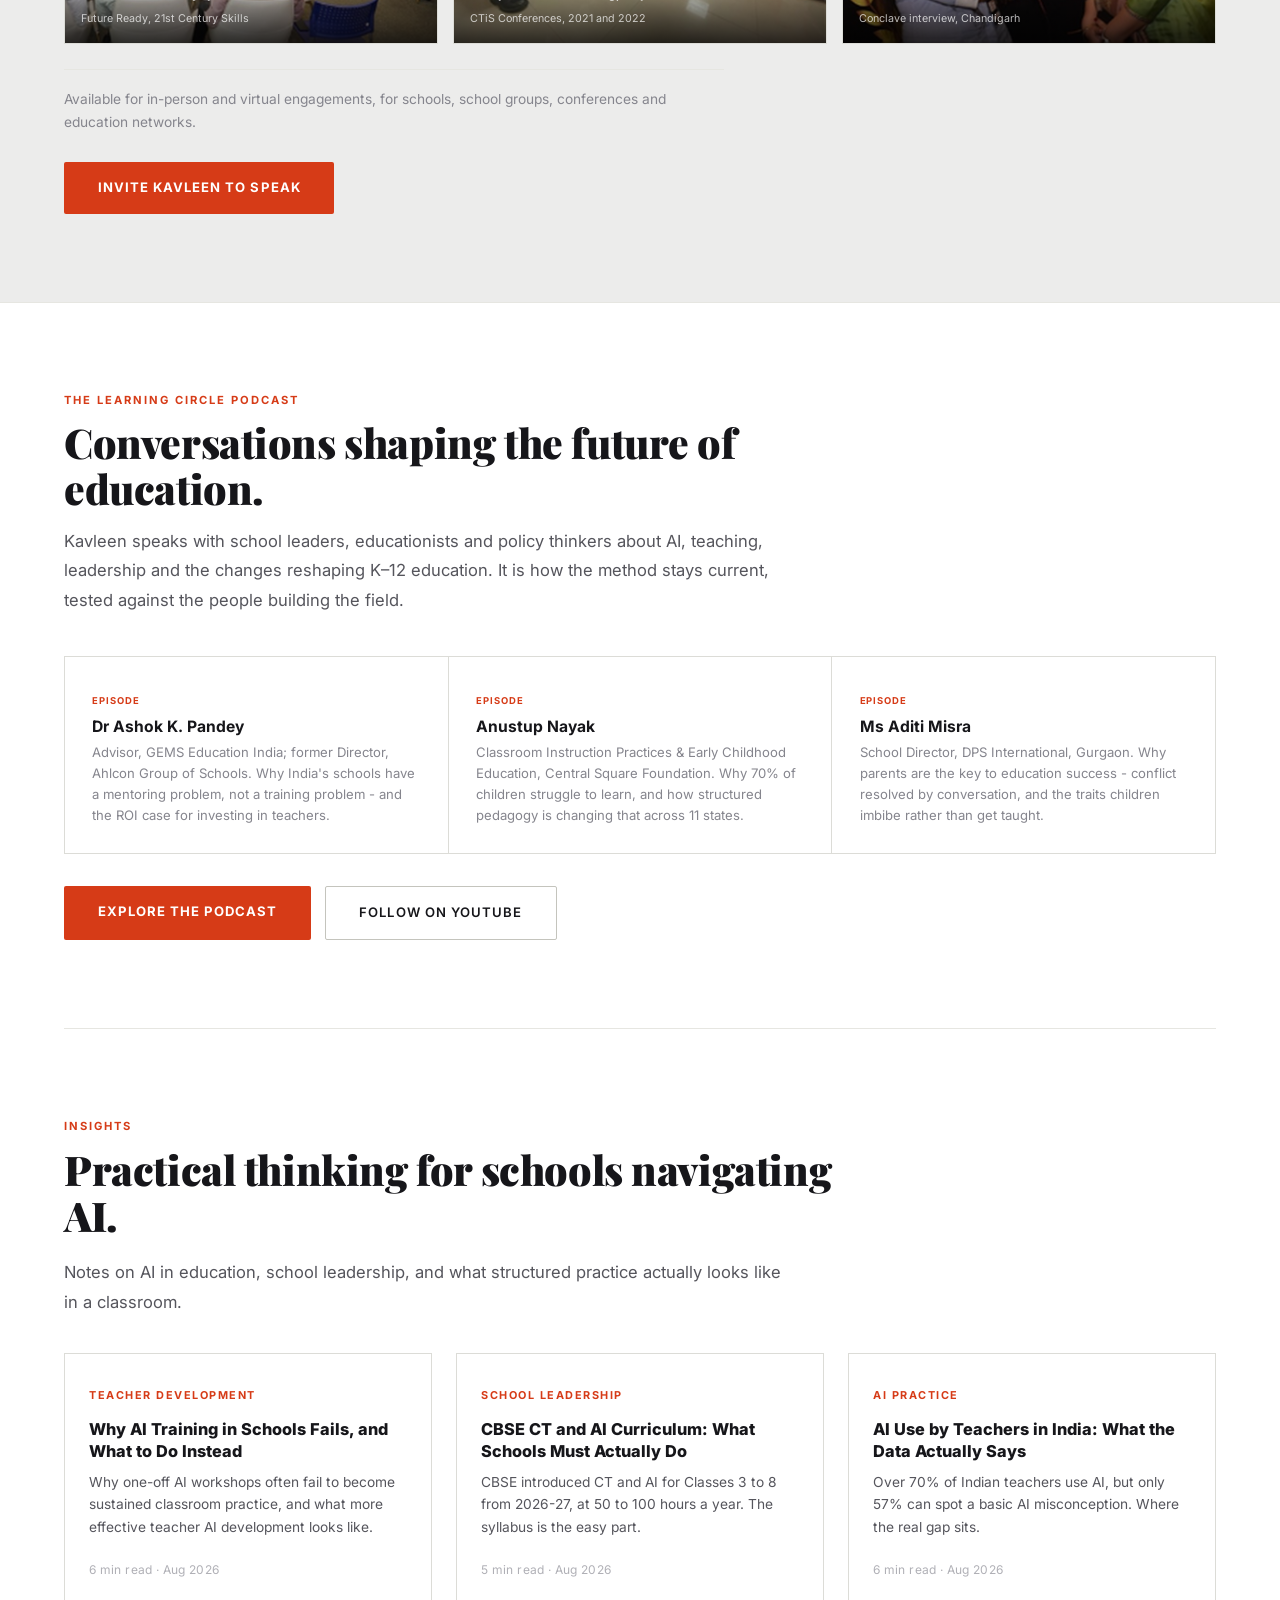
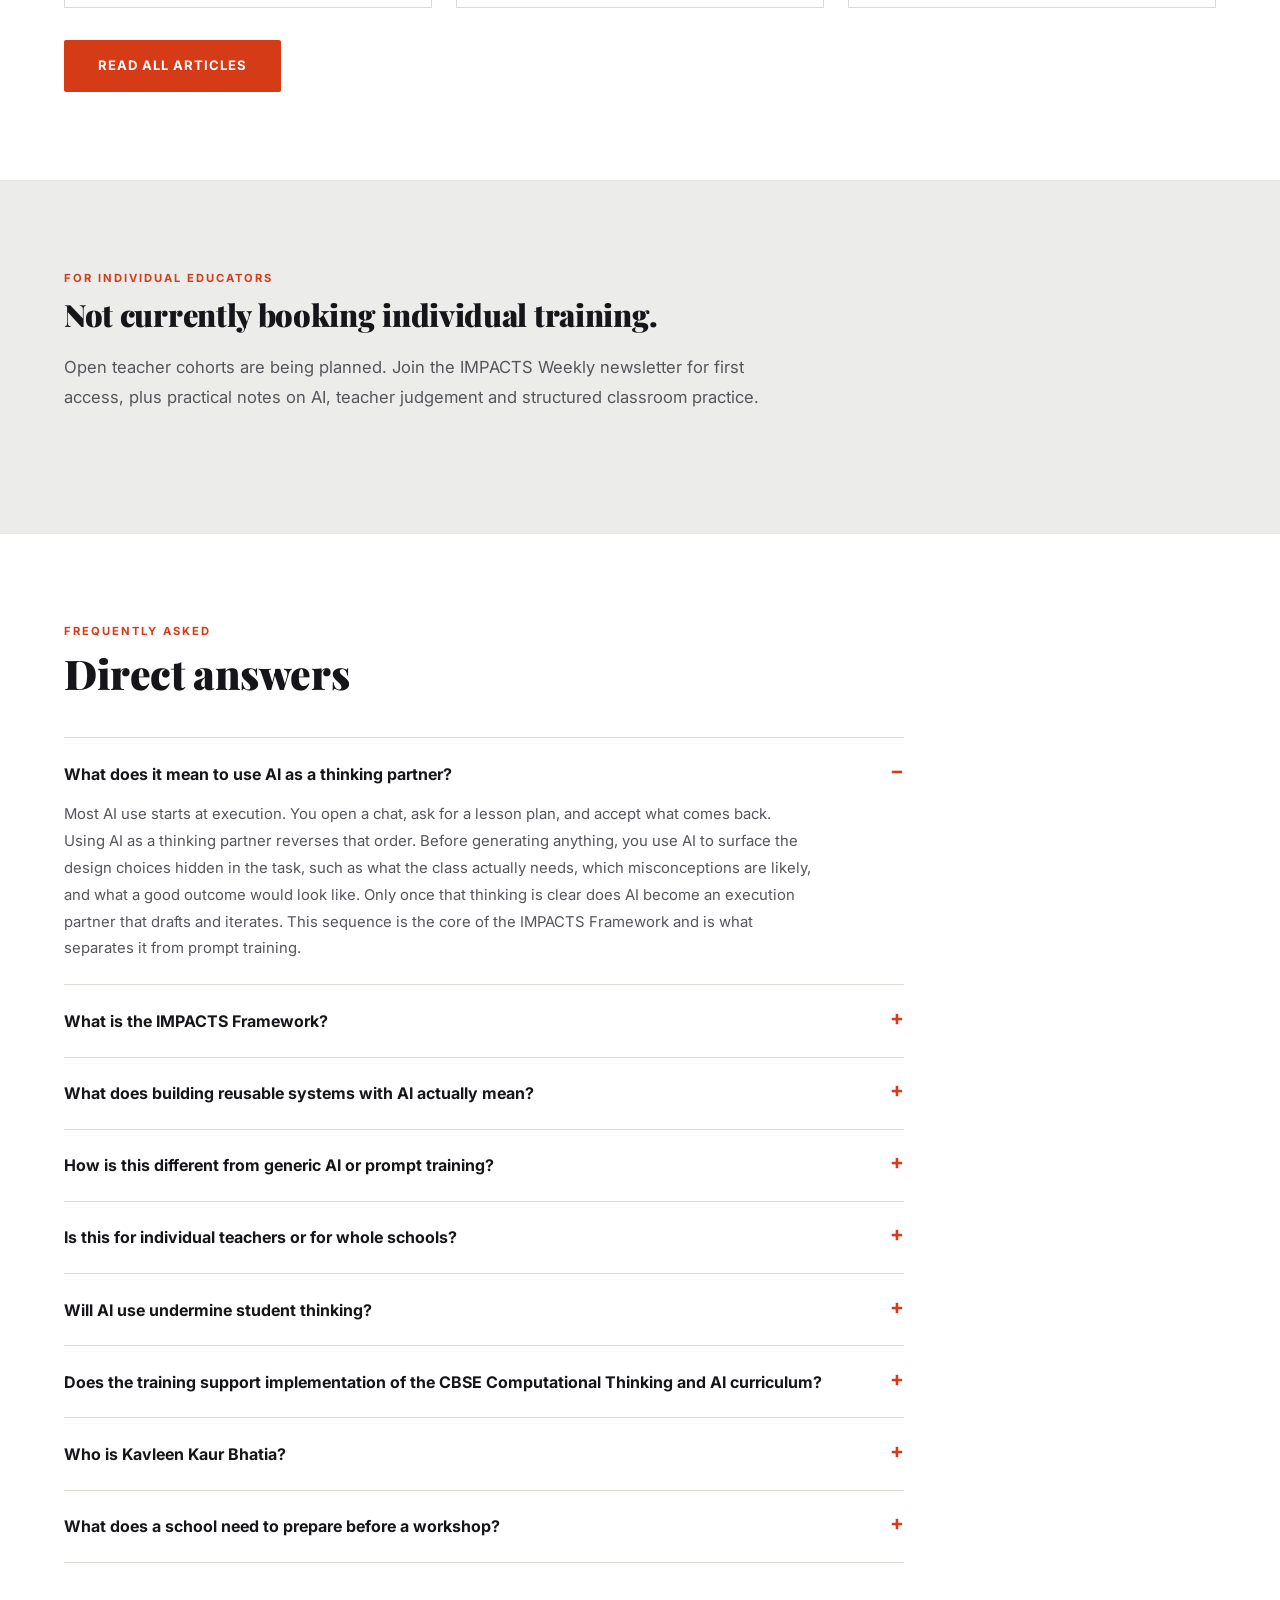
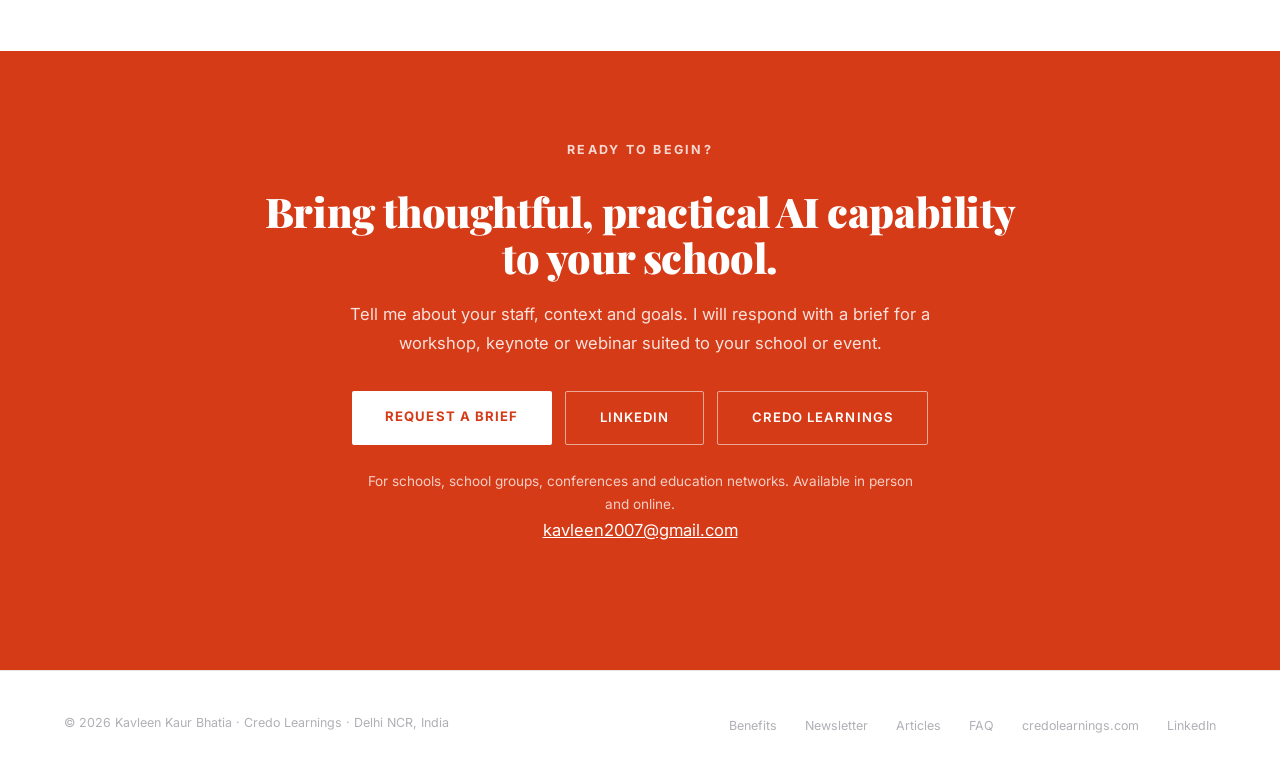
==== commit 7615ba1a: "Update index.html" ====
--- a/index.html
+++ b/index.html
@@ -848,8 +848,8 @@
         </div>
         <div class="impacts-step" style="background: var(--panel-tint);">
           <div class="letter" style="color: var(--text-faint);">&mdash;</div>
-          <h3>Six of seven sit outside the prompt</h3>
-          <p>Only one of the seven steps is prompting. The rest is thinking before and professional judgement after &mdash; which is why two teachers using the same tool produce very different work.</p>
+          <h3>Six of seven steps sit outside the prompt</h3>
+          <p>Only one of the seven steps is prompting. The rest is thinking with AI before giving the prompt and then professional judgement after AI produces the artefact.</p>
         </div>
       </div>
 
@@ -874,7 +874,7 @@
       <p class="section-eyebrow">For Schools</p>
       <h2 class="section-title">Build a shared standard for AI across your teaching team.</h2>
       <p class="section-intro">
-        Commissioned workshops &mdash; including leadership sessions &mdash; keynotes and webinars, adapted to your school&rsquo;s subjects, year groups, current tools and real implementation questions.
+        Commissioned workshops, including leadership sessions, keynotes and webinars, adapted to your school&rsquo;s subjects, year groups, current tools and real implementation questions.
       </p>
 
       <ul class="offer-list">
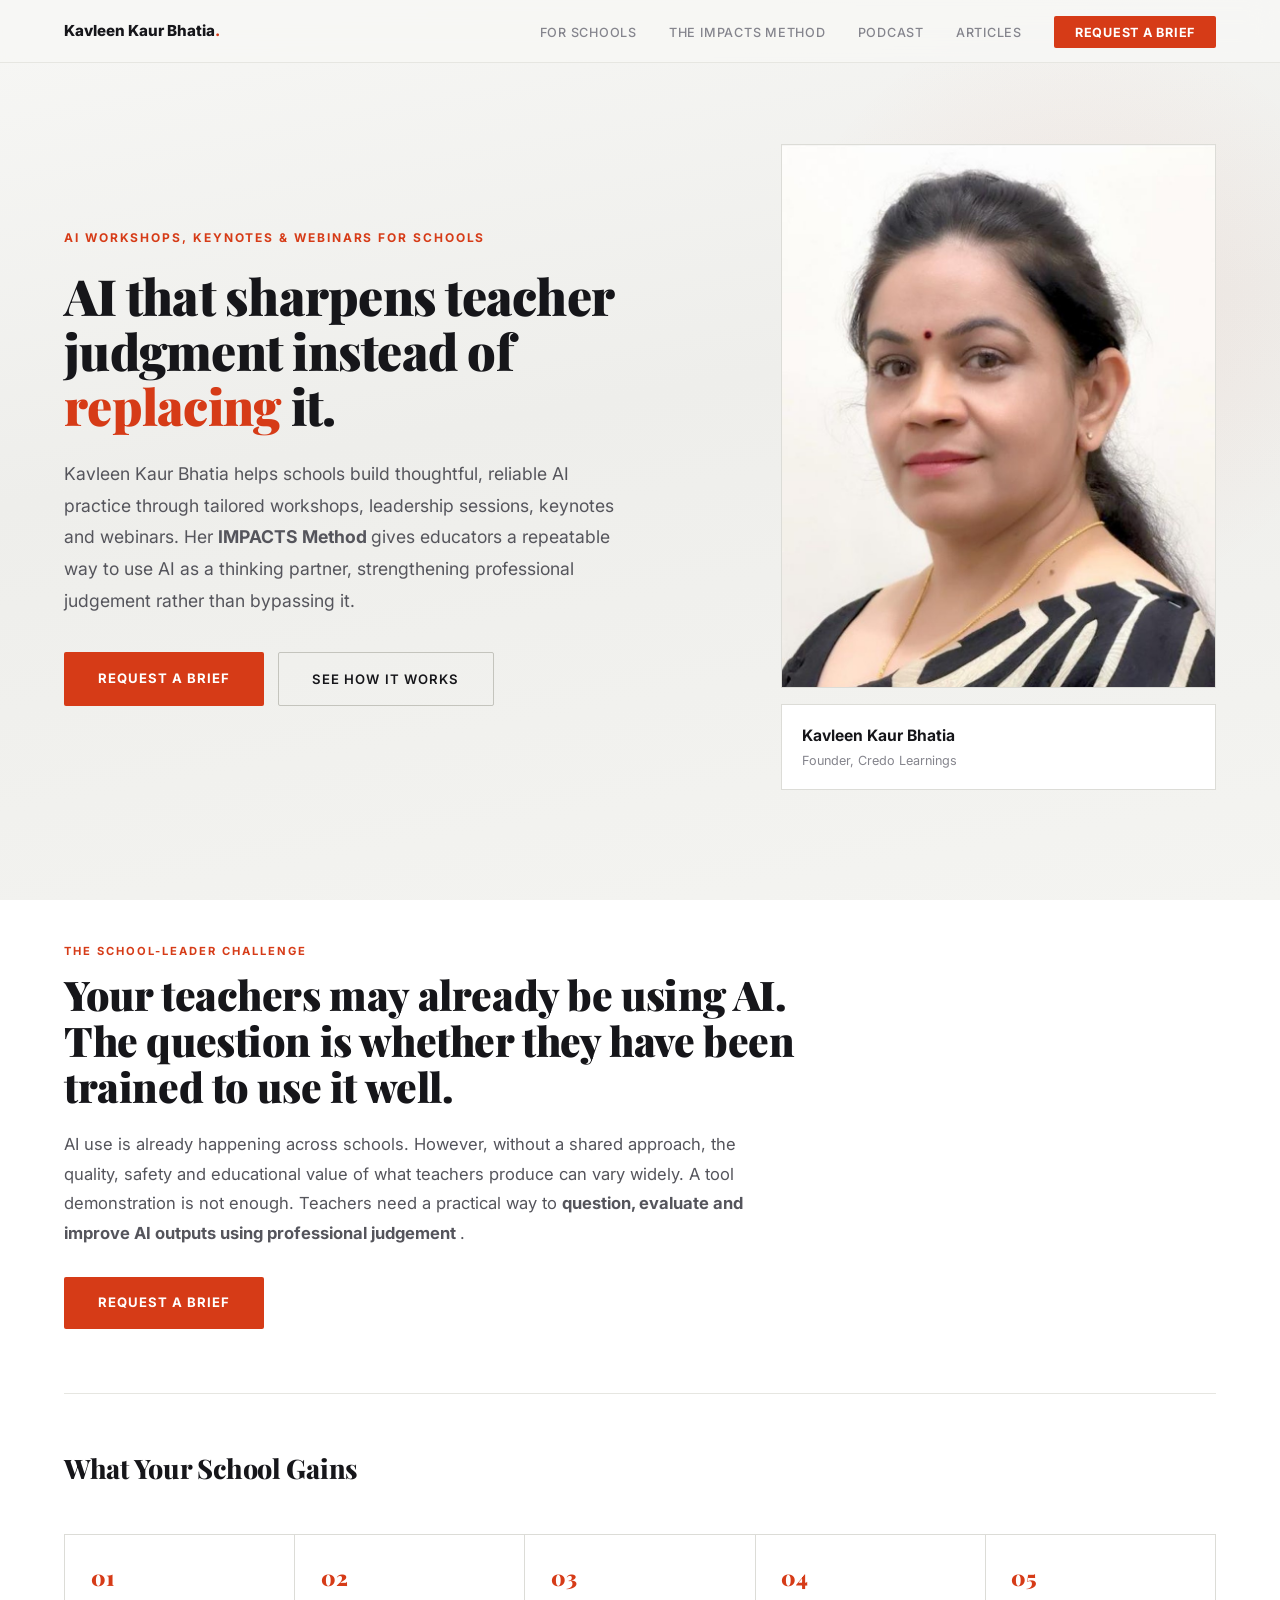
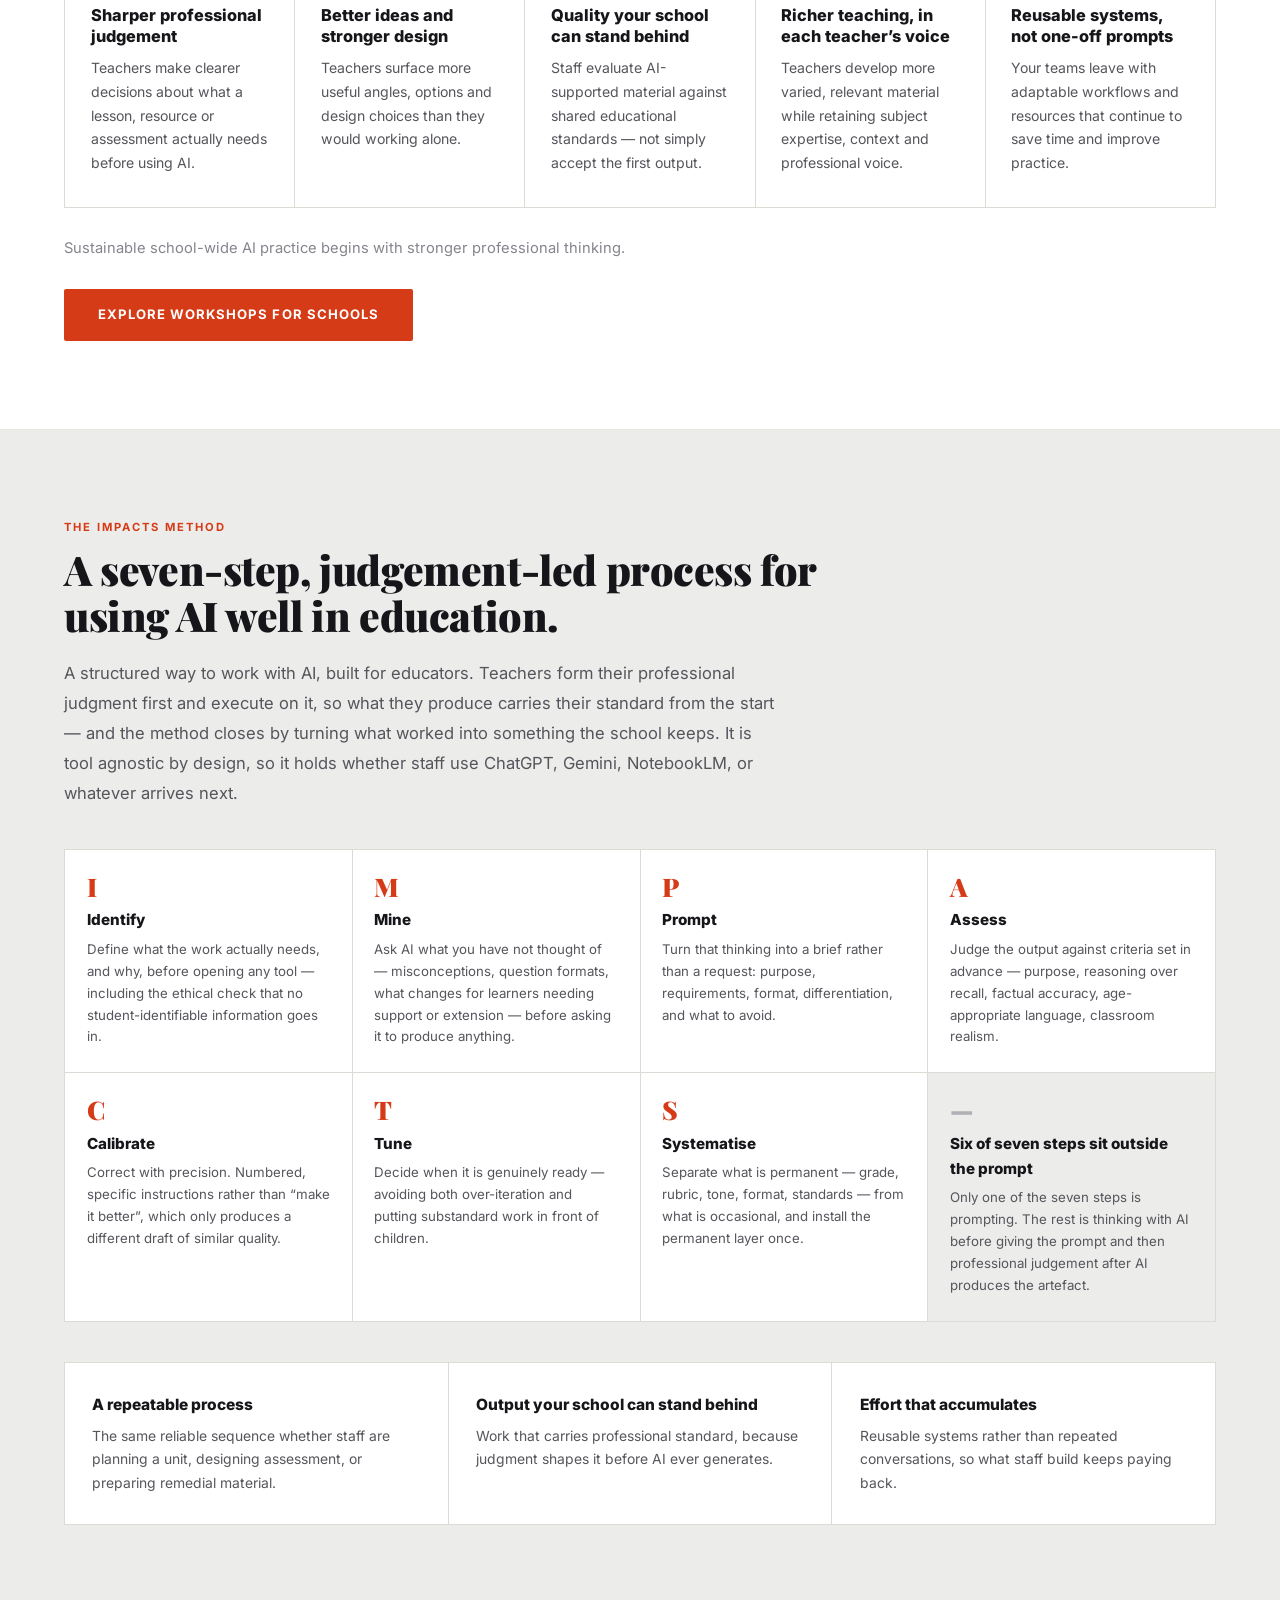
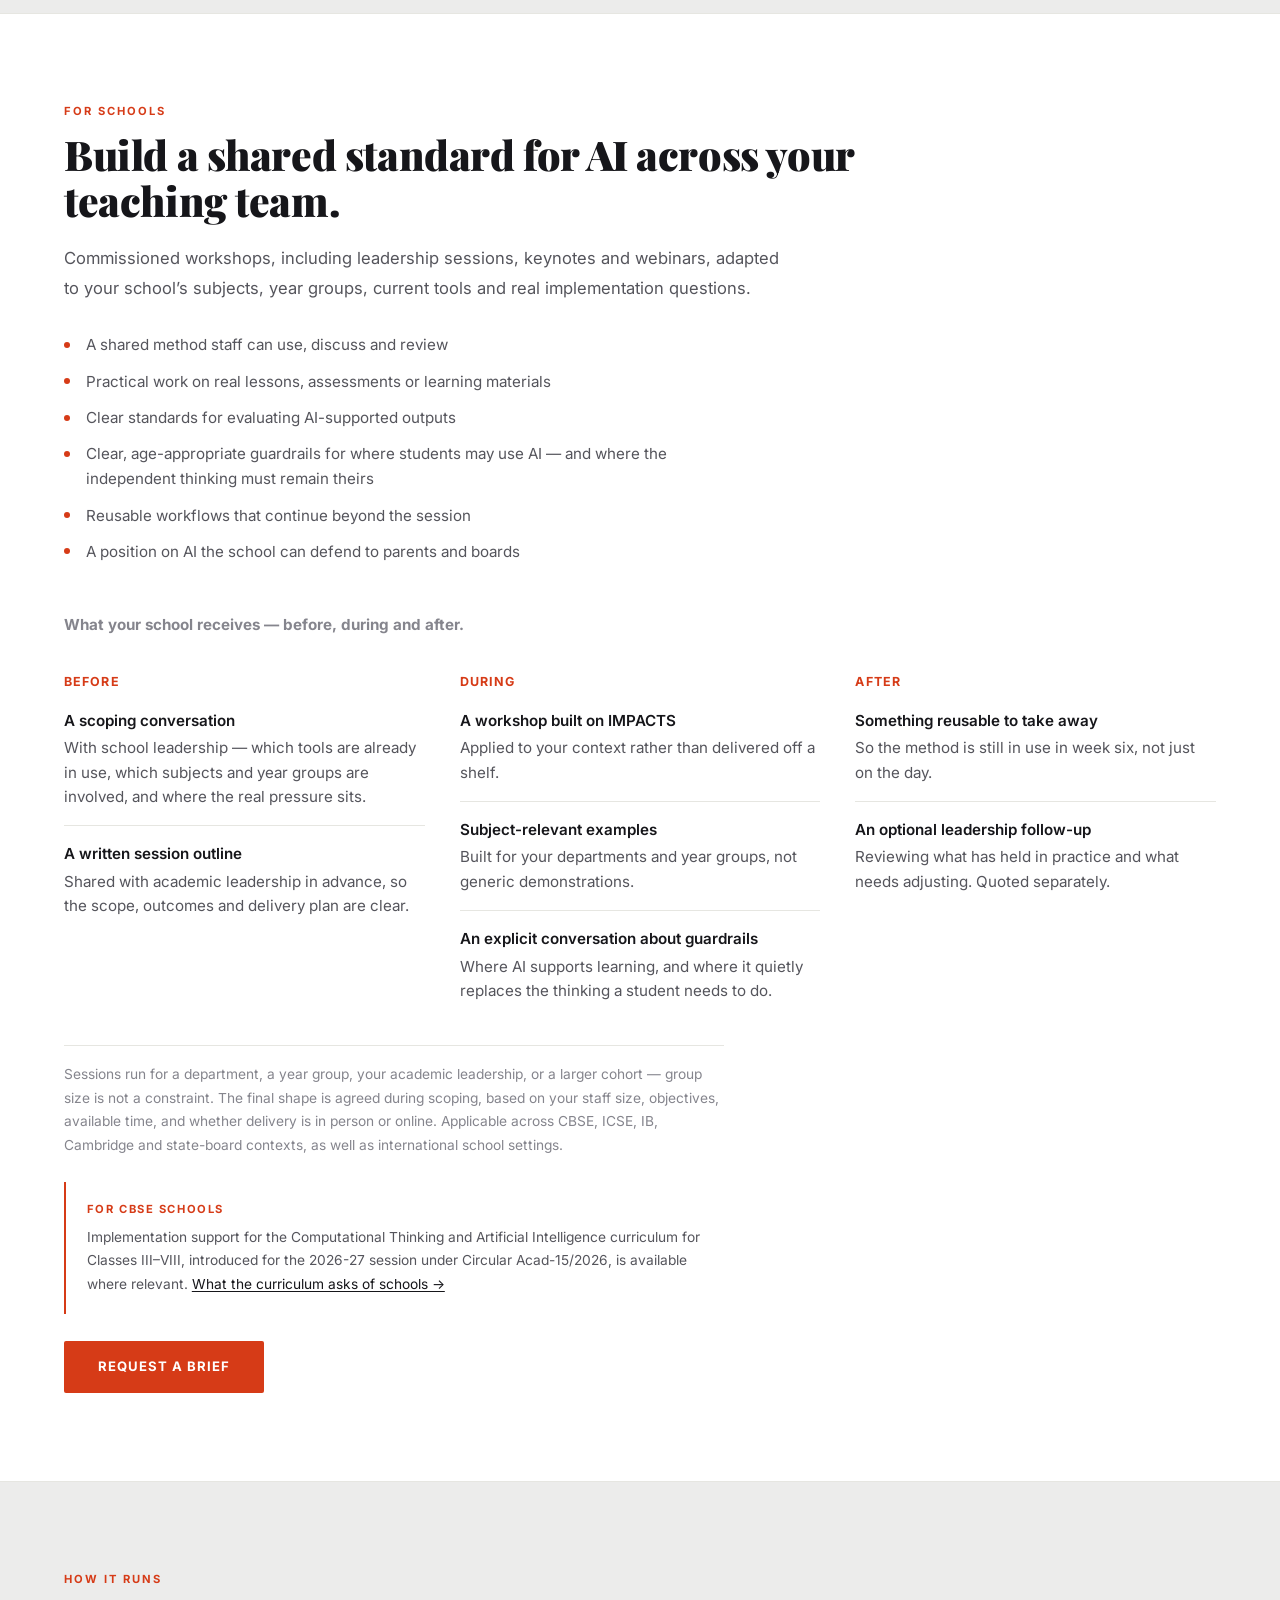
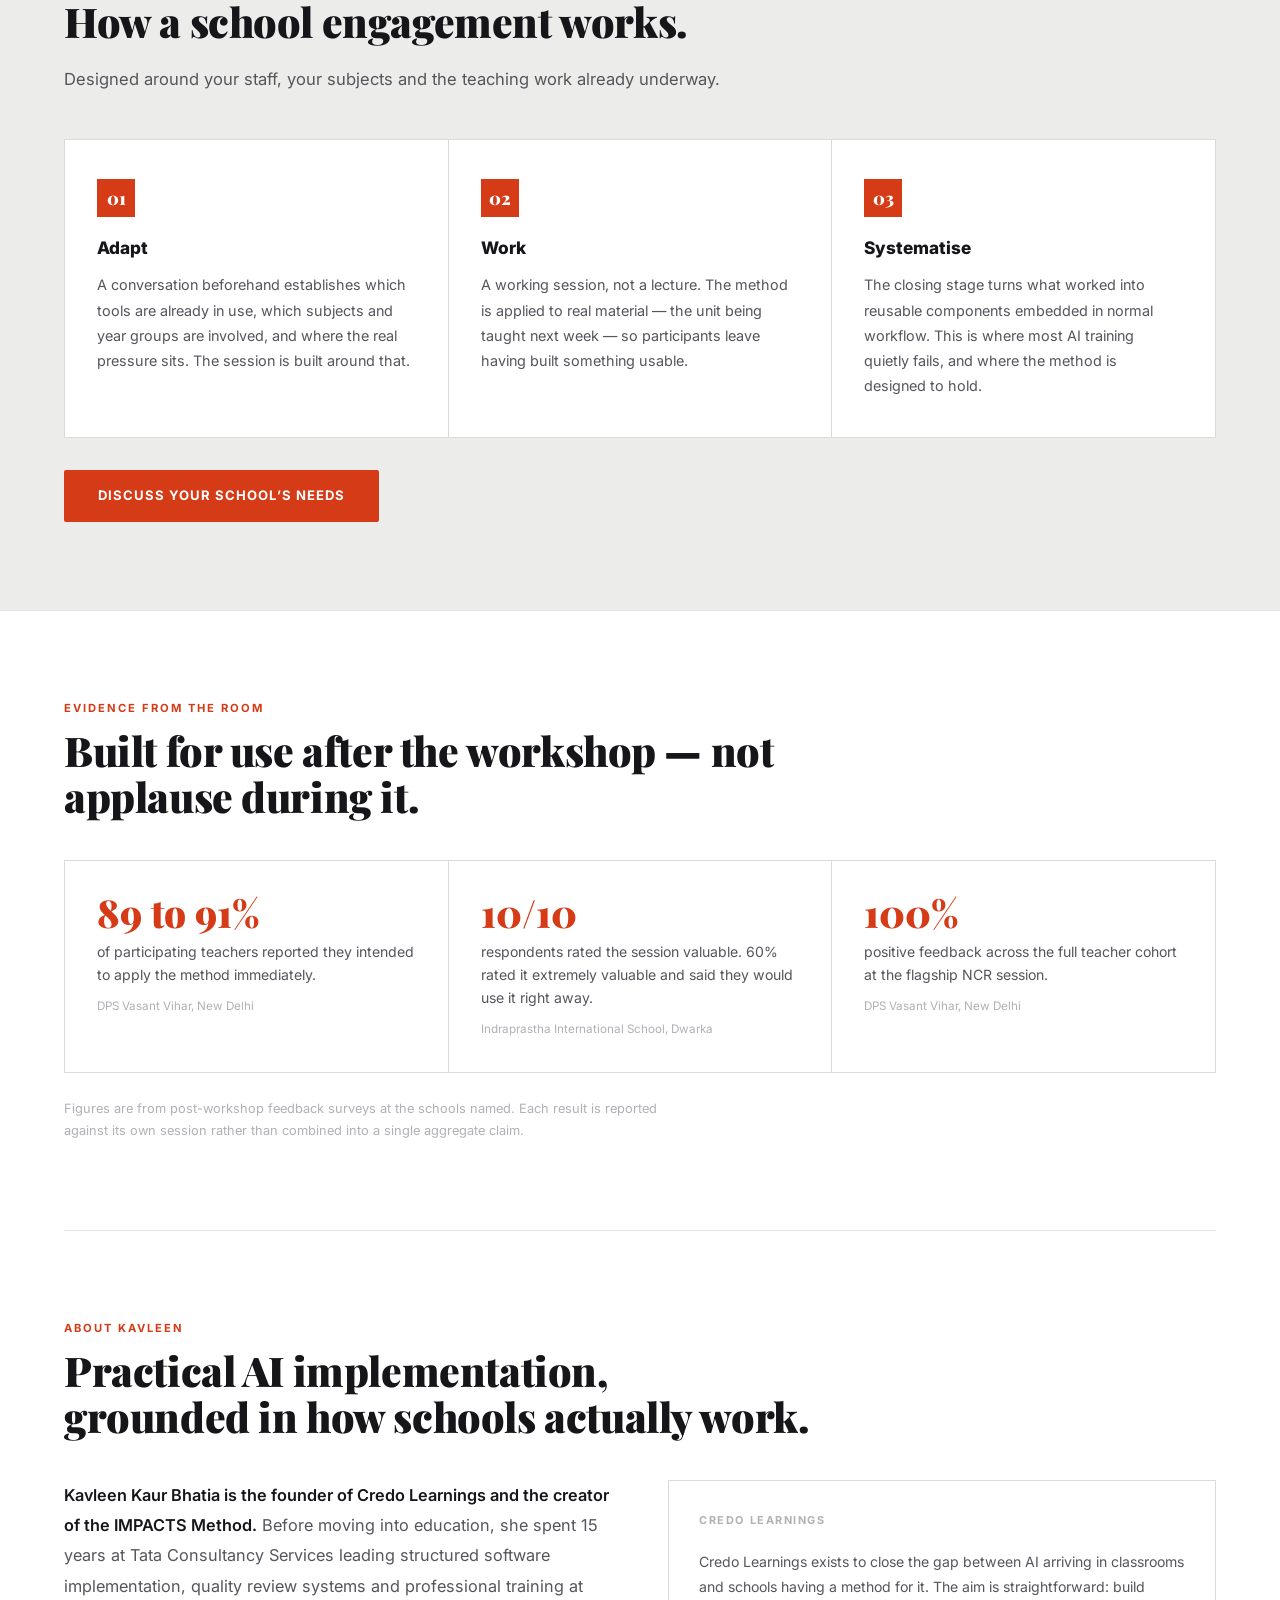
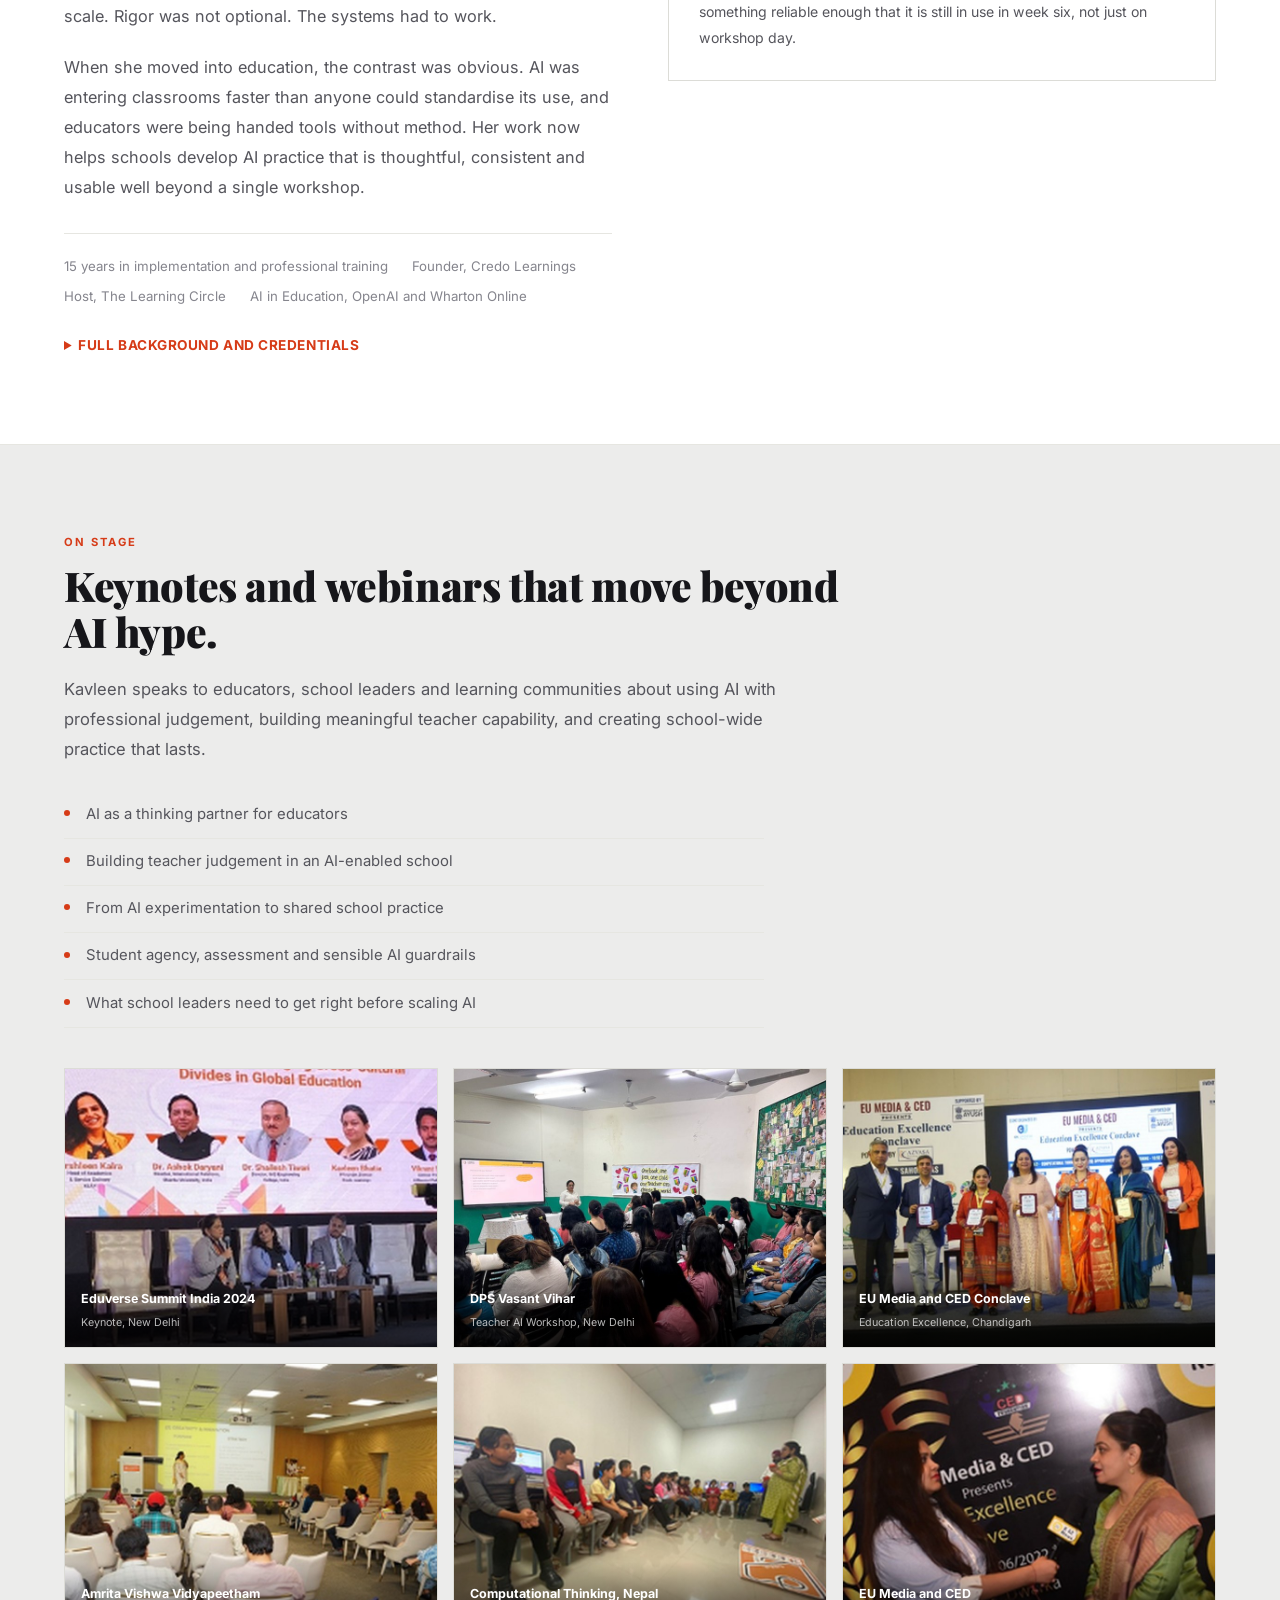
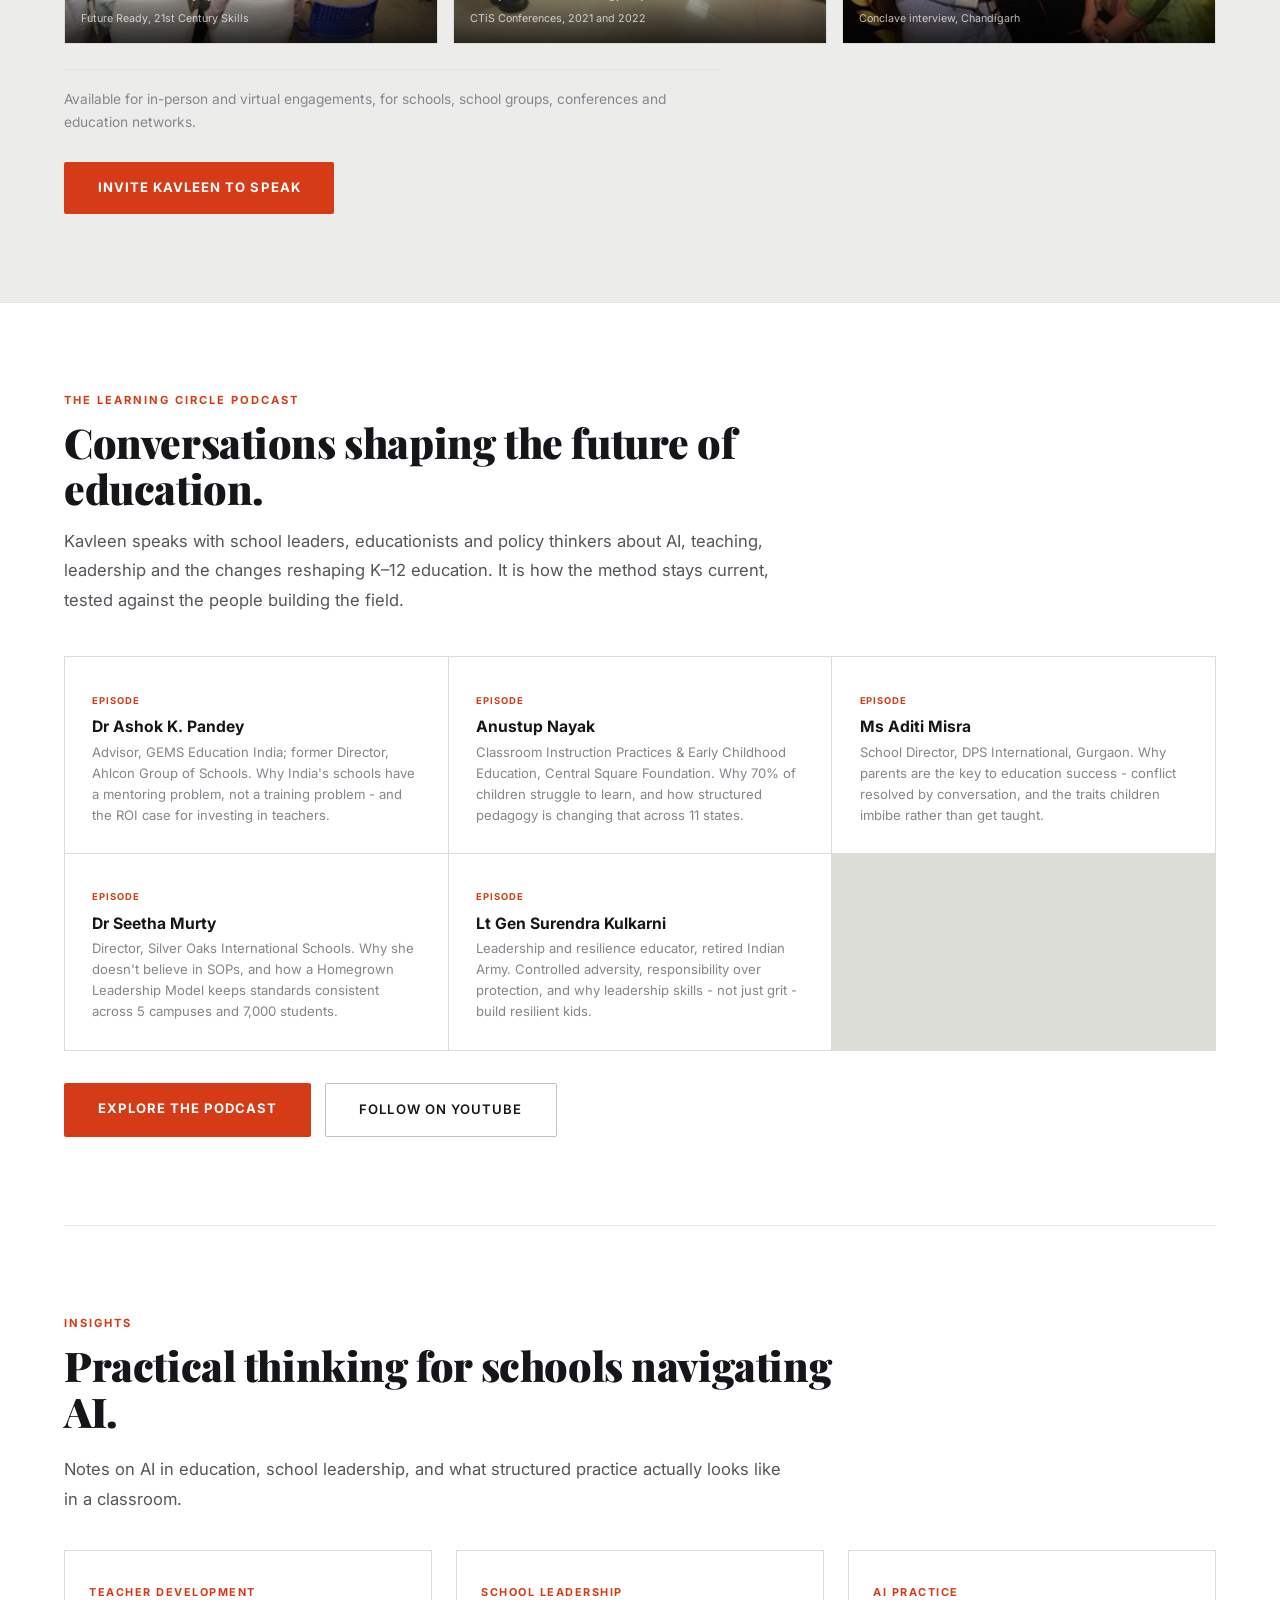
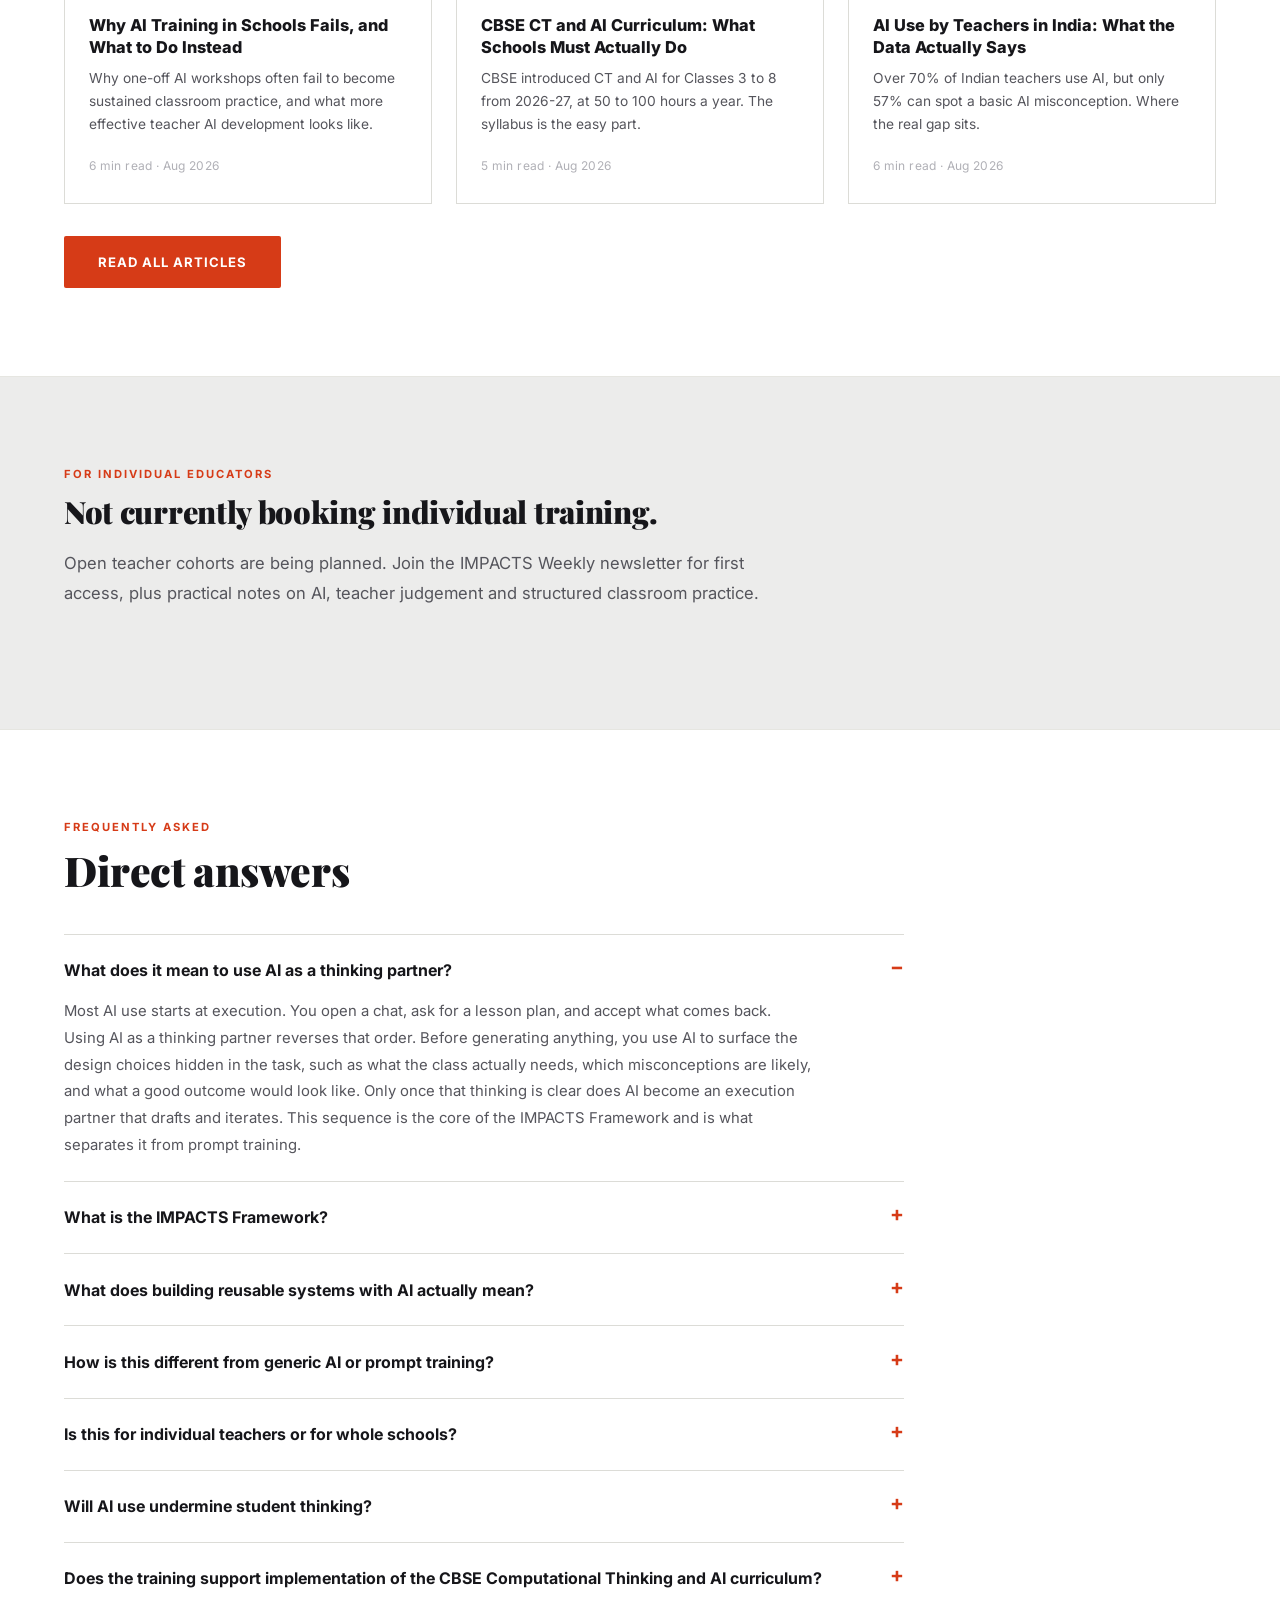
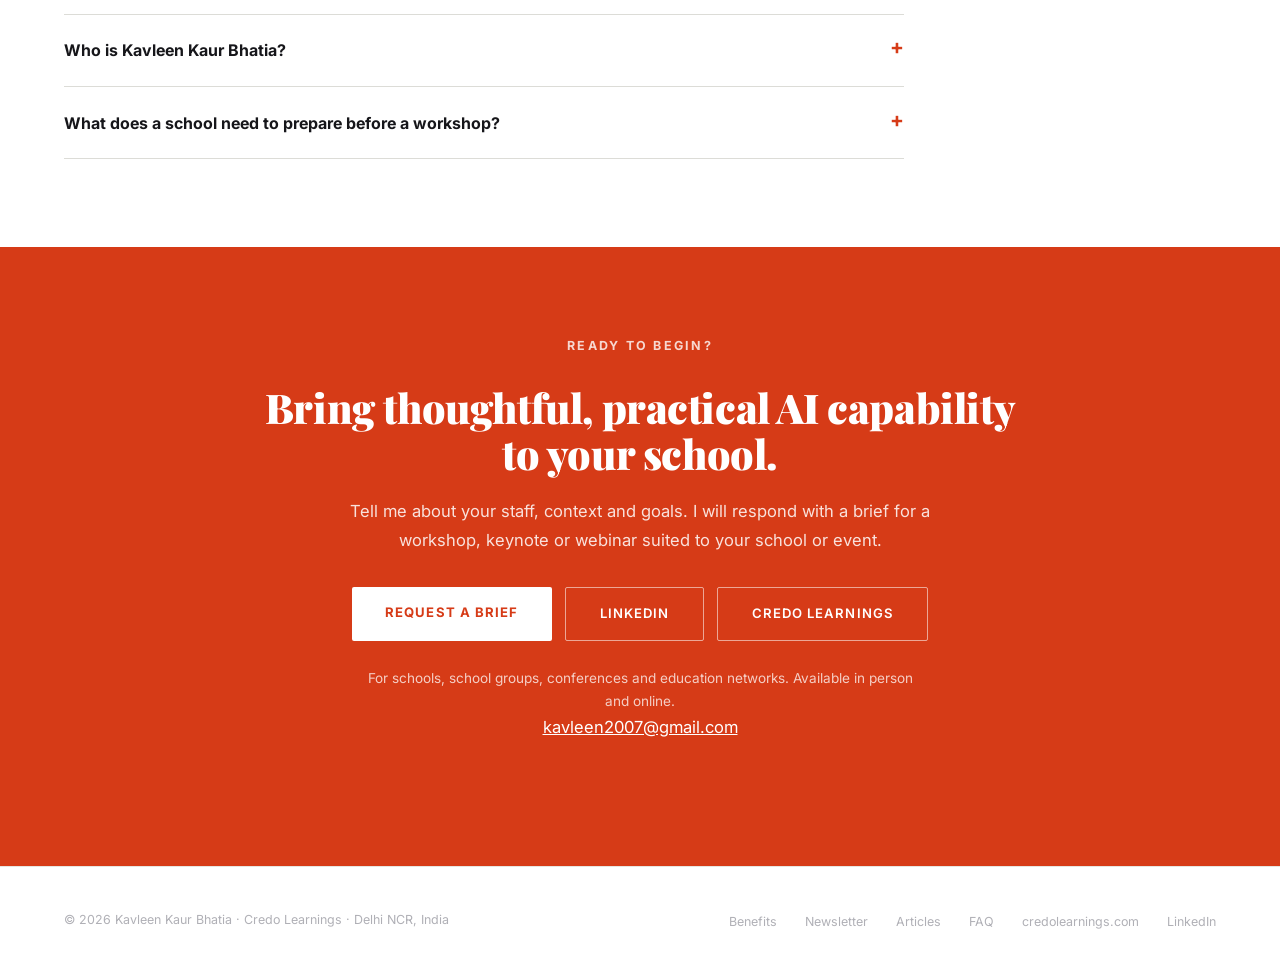
==== commit ee4a7cf9: "Add guest cards for new podcast episodes" ====
--- a/index.html
+++ b/index.html
@@ -1110,6 +1110,16 @@
           <h3>Ms Aditi Misra</h3>
           <p>School Director, DPS International, Gurgaon. Why parents are the key to education success - conflict resolved by conversation, and the traits children imbibe rather than get taught.</p>
         </a>
+        <a class="guest-card" href="/the-learning-circle-seetha-murty">
+          <span class="guest-status aired">Episode</span>
+          <h3>Dr Seetha Murty</h3>
+          <p>Director, Silver Oaks International Schools. Why she doesn't believe in SOPs, and how a Homegrown Leadership Model keeps standards consistent across 5 campuses and 7,000 students.</p>
+        </a>
+        <a class="guest-card" href="/the-learning-circle-surendra-kulkarni">
+          <span class="guest-status aired">Episode</span>
+          <h3>Lt Gen Surendra Kulkarni</h3>
+          <p>Leadership and resilience educator, retired Indian Army. Controlled adversity, responsibility over protection, and why leadership skills - not just grit - build resilient kids.</p>
+        </a>
       </div>
 
       <div style="margin-top: 2rem; display: flex; gap: 0.85rem; flex-wrap: wrap;">
